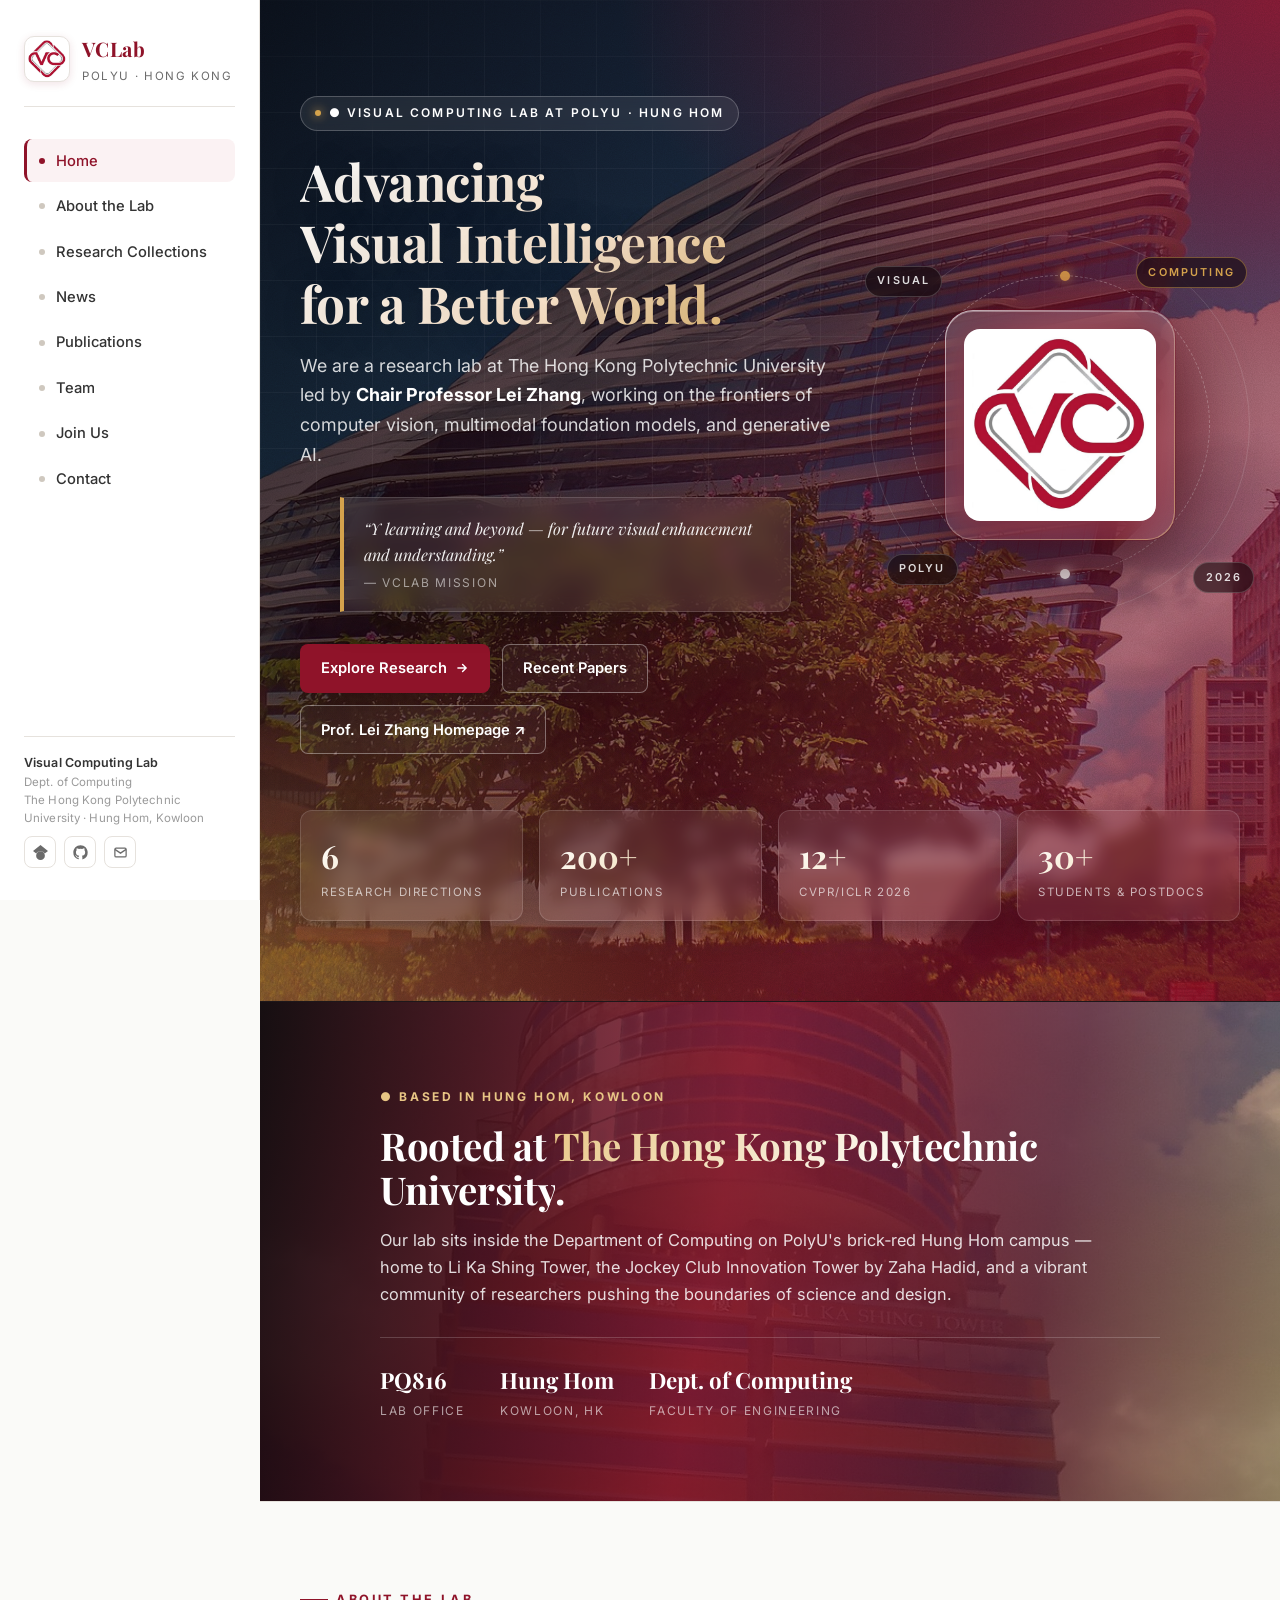
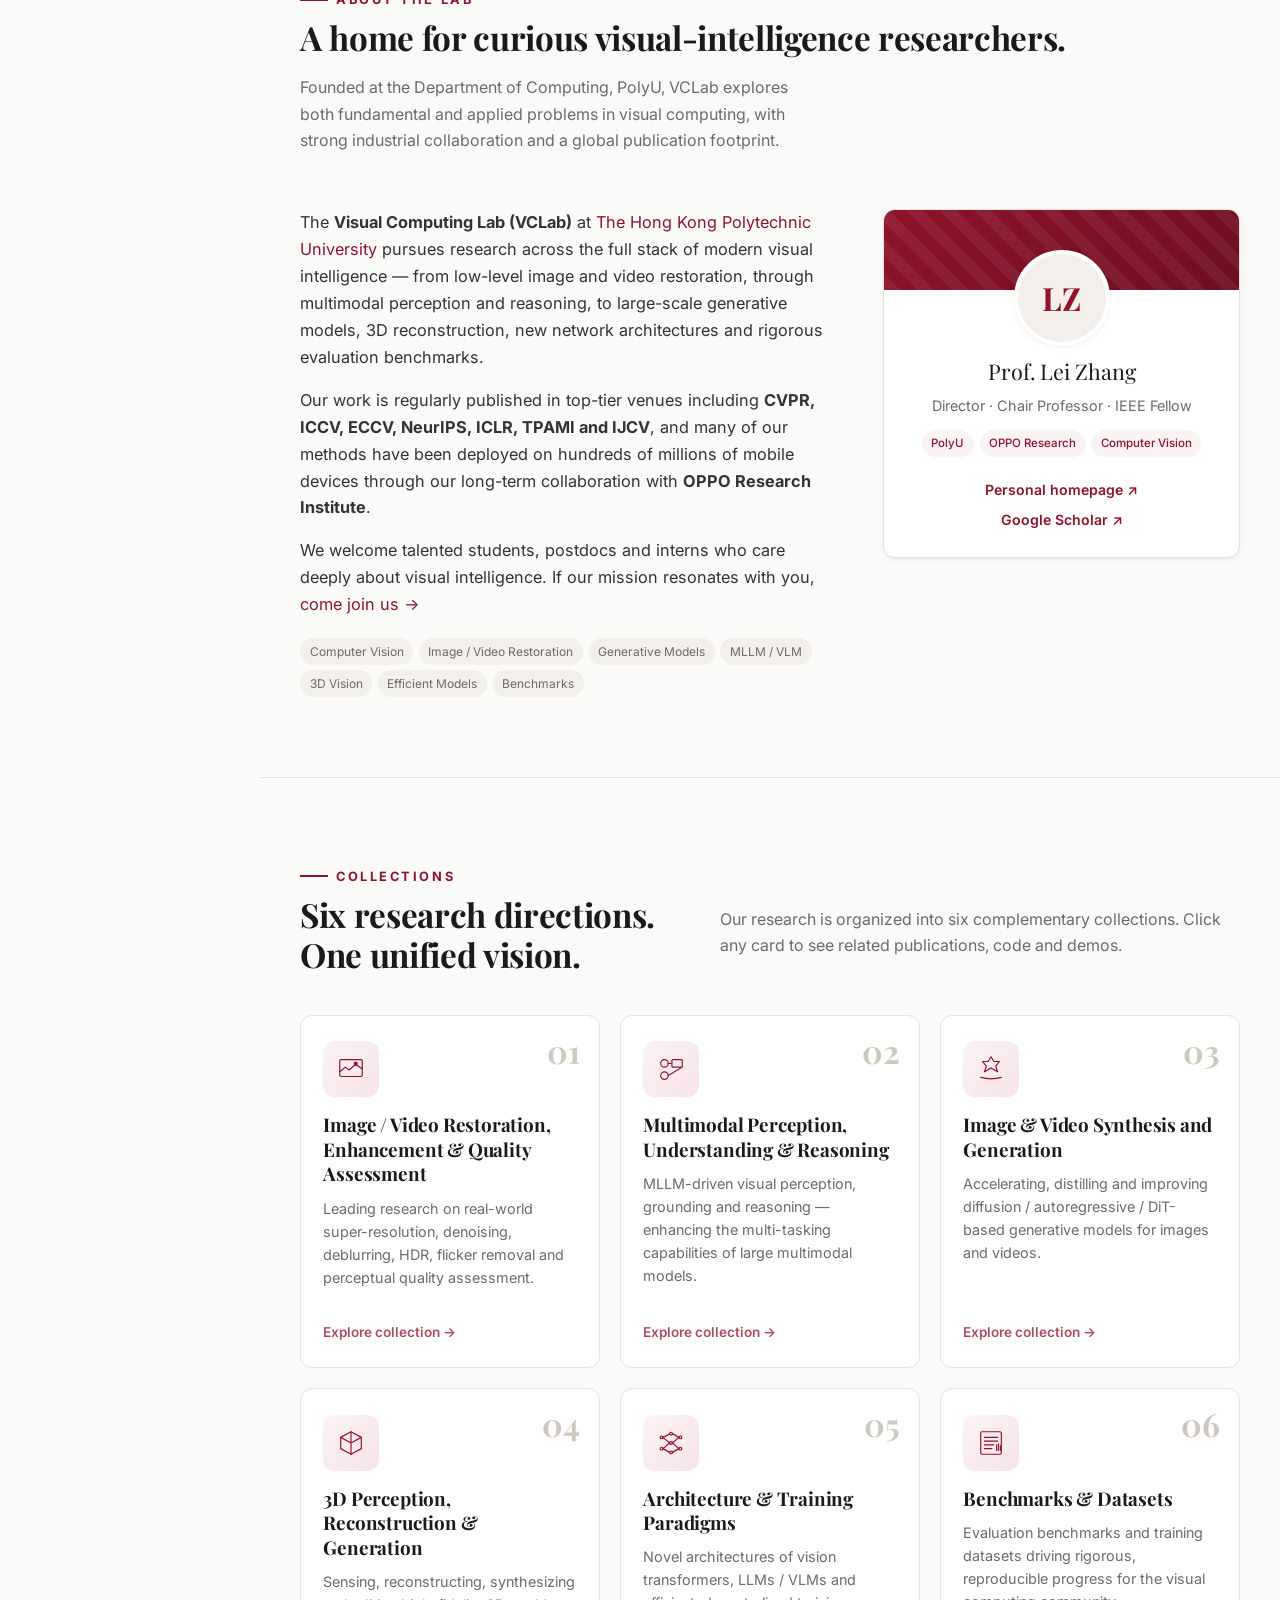
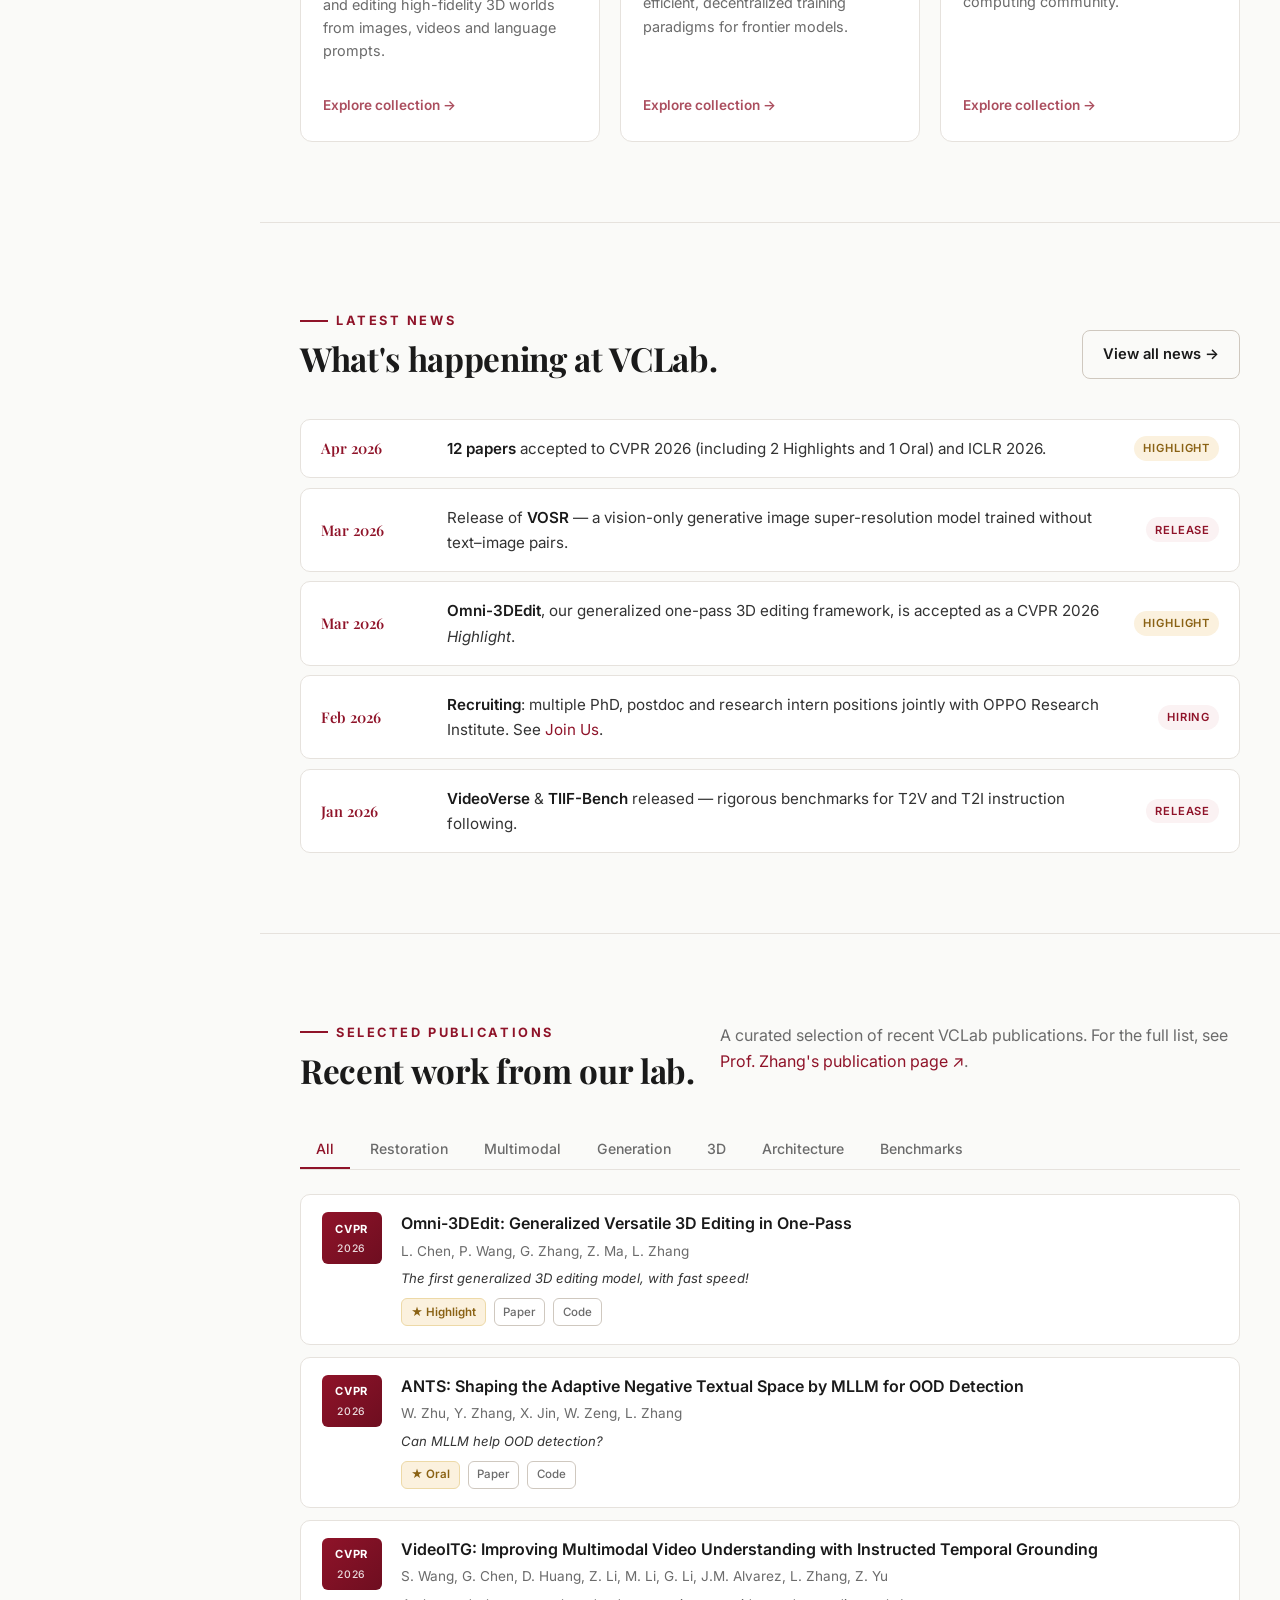
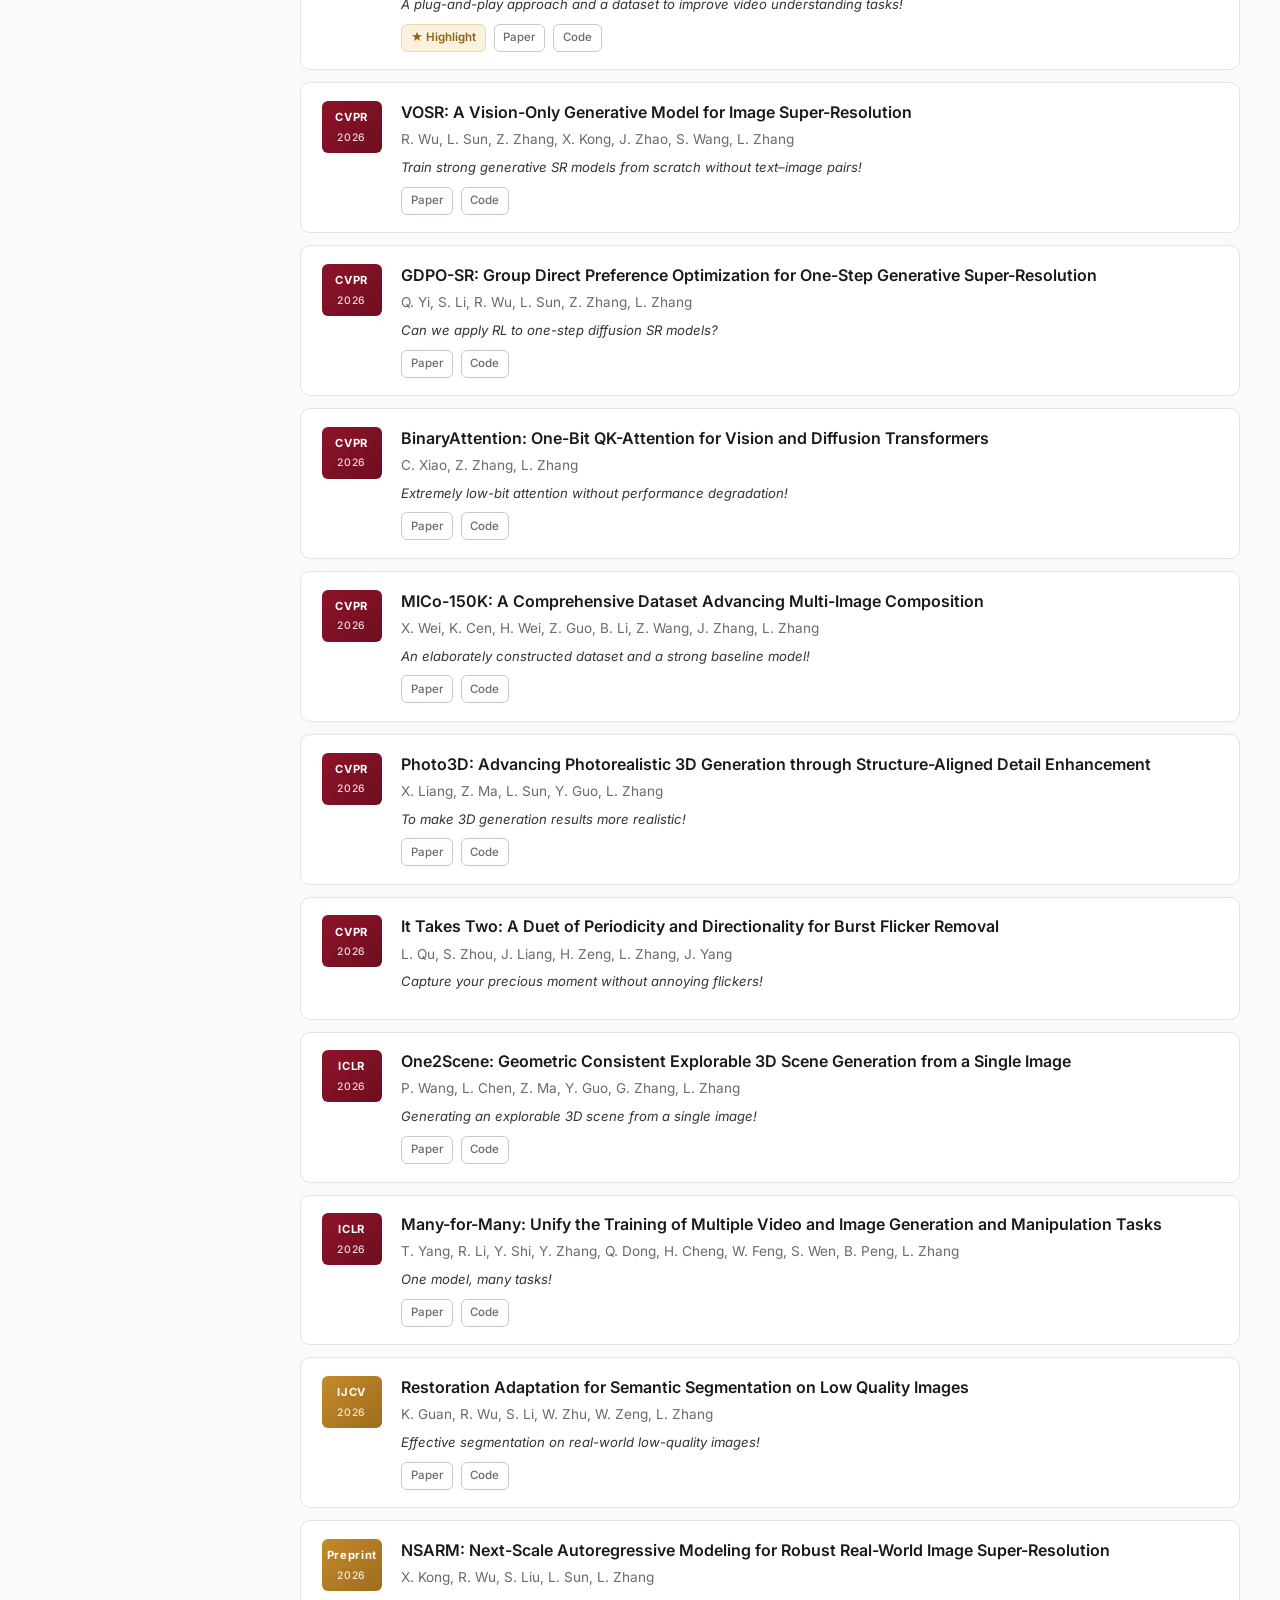
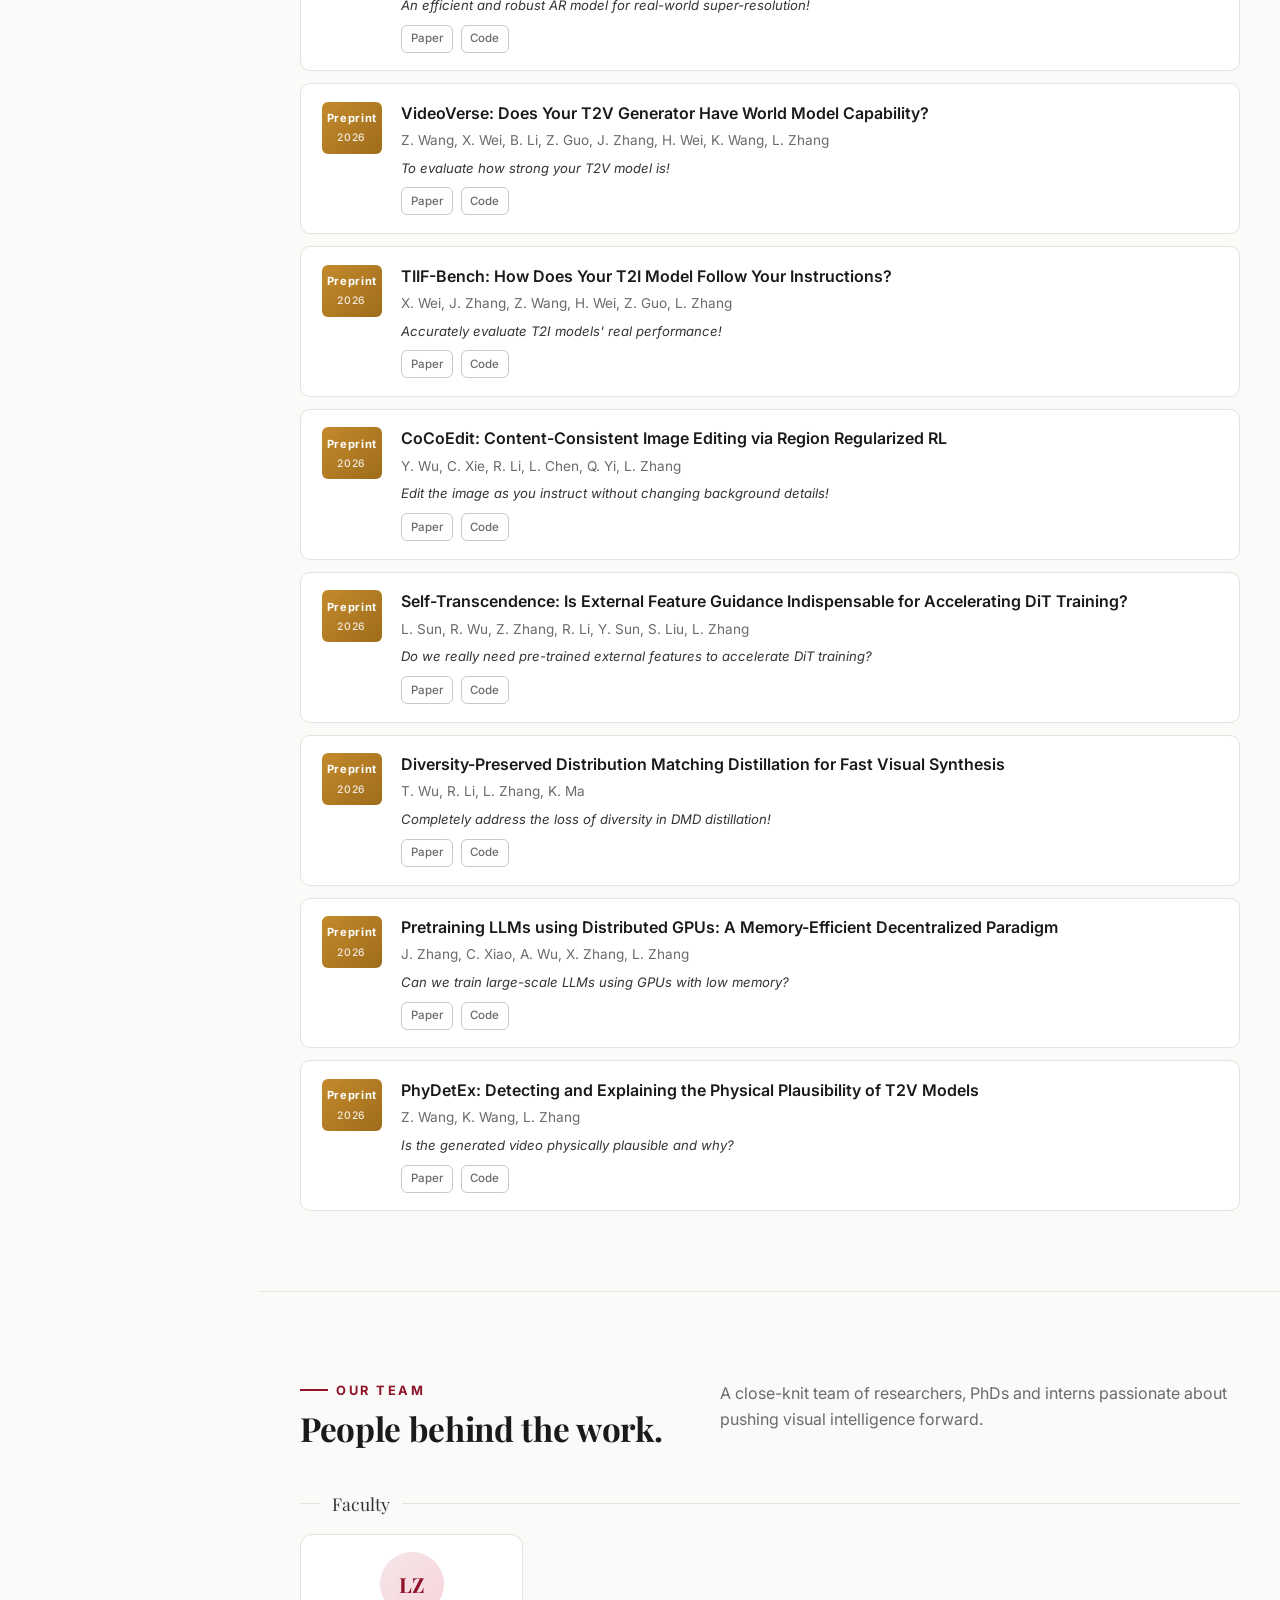
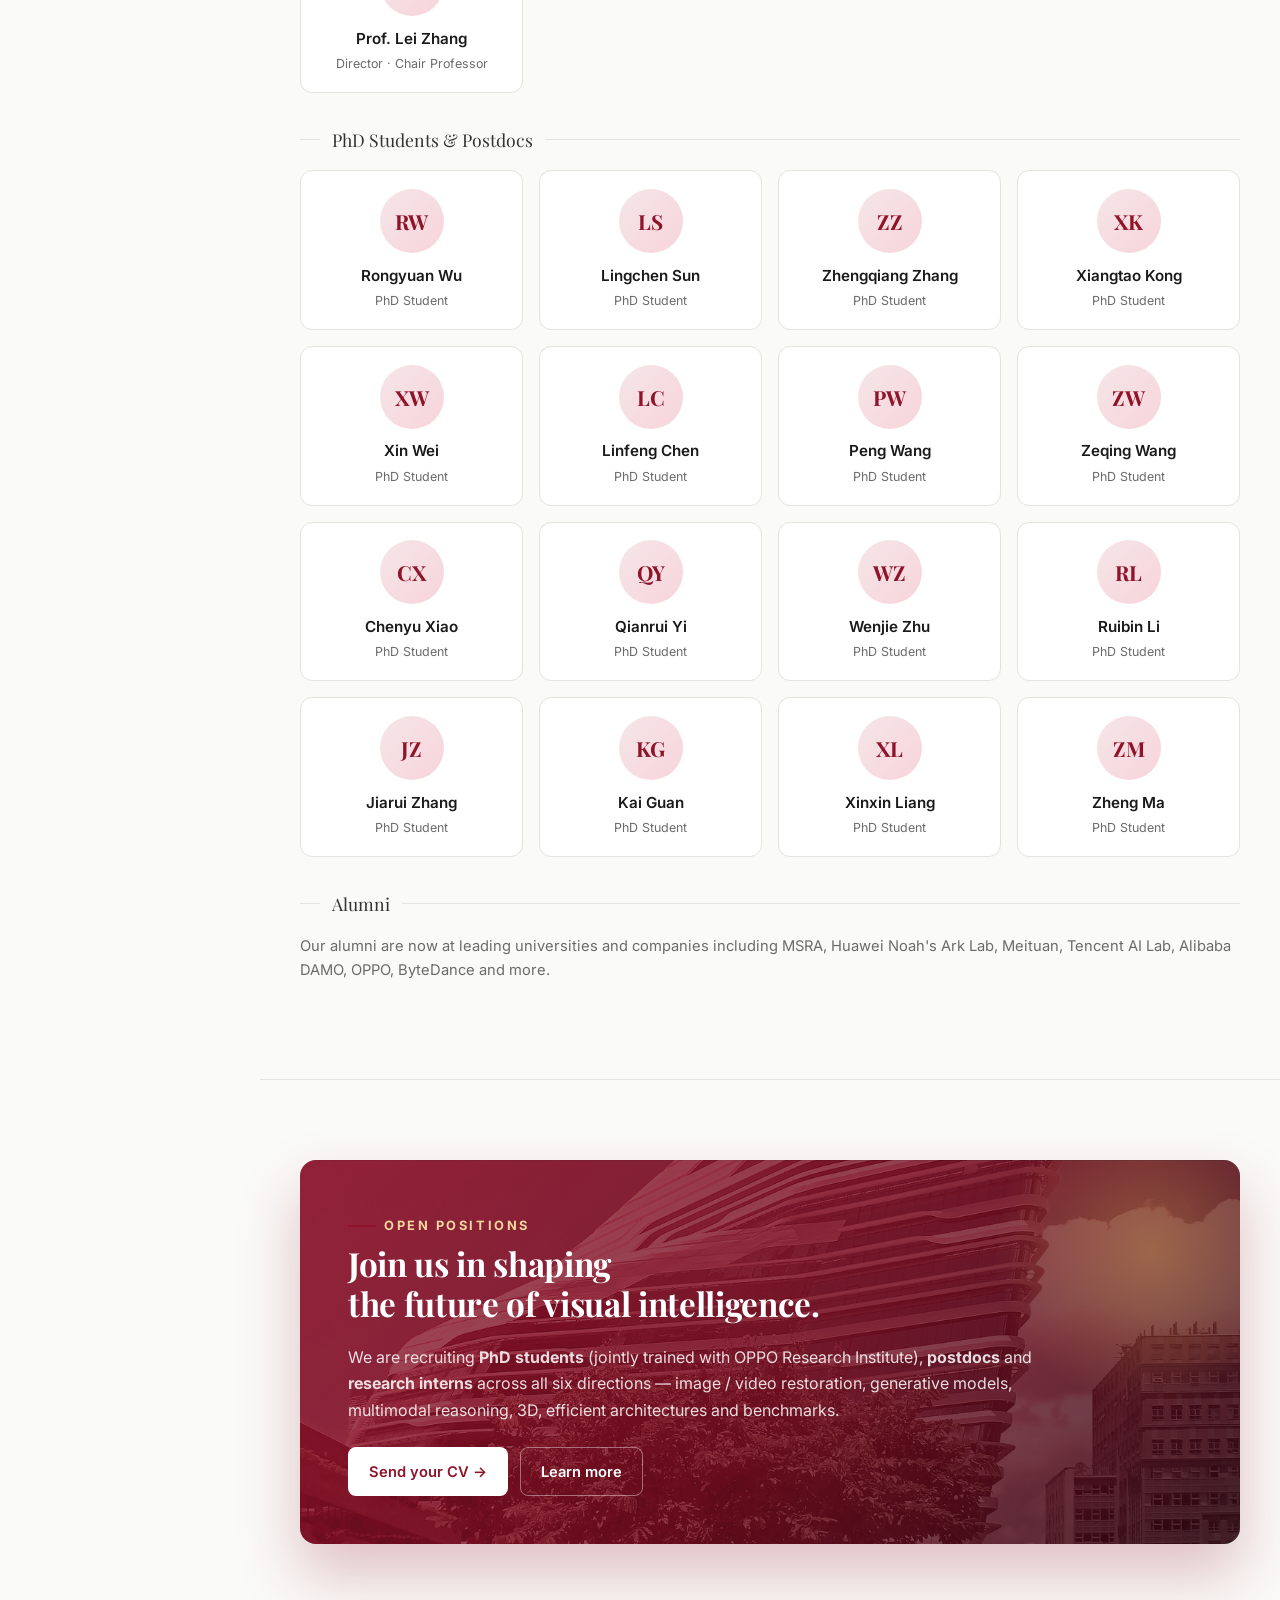
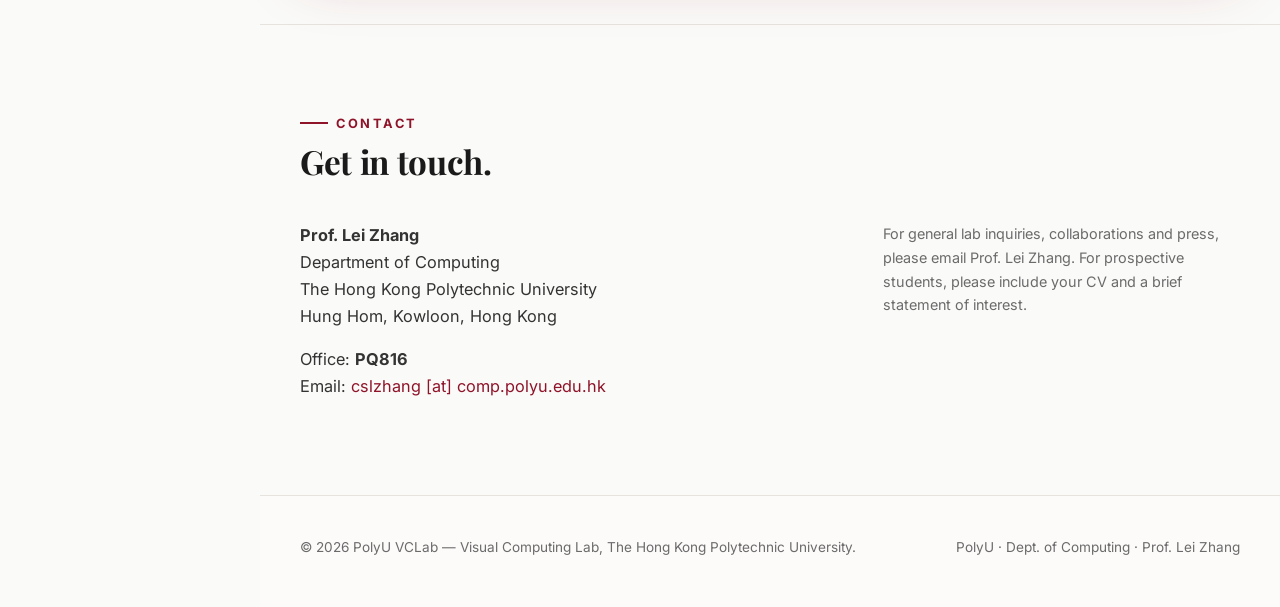
==== index.html @ fd8bf4b5 "Add PolyU campus imagery and real VC logo to hero + sections - Replace abstract diamond in hero with" ====
<!DOCTYPE html>
<html lang="en">
<head>
<meta charset="UTF-8" />
<meta name="viewport" content="width=device-width, initial-scale=1.0" />
<title>PolyU VCLab · Visual Computing Lab</title>
<meta name="description" content="PolyU Visual Computing Lab (VCLab) — led by Chair Professor Lei Zhang at The Hong Kong Polytechnic University. Research on visual restoration, multimodal reasoning, image/video synthesis, 3D perception, model architectures and benchmarks." />
<link rel="icon" type="image/svg+xml" href="assets/icons/favicon.svg" />
<link rel="preconnect" href="https://fonts.googleapis.com" />
<link rel="preconnect" href="https://fonts.gstatic.com" crossorigin />
<link href="https://fonts.googleapis.com/css2?family=Inter:wght@400;500;600;700&family=Playfair+Display:wght@600;700&display=swap" rel="stylesheet" />
<link rel="stylesheet" href="assets/css/style.css" />
</head>
<body>

<button class="menu-toggle" aria-label="Toggle menu" onclick="document.querySelector('.sidebar').classList.toggle('is-open')">
  <svg width="20" height="20" viewBox="0 0 24 24" fill="none" stroke="currentColor" stroke-width="2" stroke-linecap="round"><path d="M3 6h18M3 12h18M3 18h18"/></svg>
</button>

<div class="layout">

  <!-- ============ Sidebar ============ -->
  <aside class="sidebar">
    <div class="brand">
      <img class="brand__logo" src="assets/images/vclab-logo.jpg" alt="VCLab logo" />
      <div>
        <div class="brand__text">VCLab</div>
        <div class="brand__sub">PolyU · Hong Kong</div>
      </div>
    </div>

    <nav class="sidebar__nav" id="nav">
      <a href="#home"         class="active"><span class="dot"></span>Home</a>
      <a href="#about"><span class="dot"></span>About the Lab</a>
      <a href="#research"><span class="dot"></span>Research Collections</a>
      <a href="#news"><span class="dot"></span>News</a>
      <a href="#publications"><span class="dot"></span>Publications</a>
      <a href="#team"><span class="dot"></span>Team</a>
      <a href="#join"><span class="dot"></span>Join Us</a>
      <a href="#contact"><span class="dot"></span>Contact</a>
    </nav>

    <div class="sidebar__footer">
      <strong>Visual Computing Lab</strong>
      Dept. of Computing<br/>
      The Hong Kong Polytechnic<br/>University · Hung Hom, Kowloon
      <div class="sidebar__socials">
        <a href="https://scholar.google.com/citations?user=tAK5l1IAAAAJ" title="Google Scholar" target="_blank" rel="noopener">
          <svg width="15" height="15" viewBox="0 0 24 24" fill="currentColor"><path d="M5.242 13.769L0 9.5 12 0l12 9.5-5.242 4.269C17.548 11.249 14.978 9.5 12 9.5c-2.977 0-5.548 1.748-6.758 4.269zM12 10a7 7 0 100 14 7 7 0 000-14z"/></svg>
        </a>
        <a href="https://github.com/" title="GitHub" target="_blank" rel="noopener">
          <svg width="15" height="15" viewBox="0 0 24 24" fill="currentColor"><path d="M12 .5C5.65.5.5 5.65.5 12a11.5 11.5 0 007.86 10.94c.58.1.79-.25.79-.56v-2.04c-3.2.69-3.87-1.37-3.87-1.37-.53-1.33-1.29-1.69-1.29-1.69-1.05-.72.08-.7.08-.7 1.16.08 1.77 1.19 1.77 1.19 1.03 1.77 2.71 1.26 3.37.96.1-.75.4-1.26.73-1.55-2.55-.29-5.24-1.28-5.24-5.7 0-1.26.45-2.29 1.19-3.1-.12-.29-.52-1.47.11-3.06 0 0 .97-.31 3.18 1.18a11 11 0 015.78 0c2.21-1.49 3.18-1.18 3.18-1.18.63 1.59.23 2.77.11 3.06.74.81 1.19 1.84 1.19 3.1 0 4.43-2.69 5.41-5.25 5.69.41.35.78 1.05.78 2.12v3.14c0 .31.21.67.8.56A11.5 11.5 0 0023.5 12C23.5 5.65 18.35.5 12 .5z"/></svg>
        </a>
        <a href="mailto:cslzhang@comp.polyu.edu.hk" title="Email">
          <svg width="15" height="15" viewBox="0 0 24 24" fill="none" stroke="currentColor" stroke-width="2"><rect x="3" y="5" width="18" height="14" rx="2"/><path d="m3 7 9 6 9-6"/></svg>
        </a>
      </div>
    </div>
  </aside>

  <!-- ============ Main ============ -->
  <main class="main">

    <!-- ============ Hero ============ -->
    <section id="home" class="hero">
      <div class="hero__bg" aria-hidden="true">
        <div class="hero__bg-img"></div>
        <div class="hero__bg-overlay"></div>
        <div class="hero__bg-noise"></div>
      </div>
      <div class="hero__grid-bg"></div>
      <div class="container">
        <div class="hero__inner">
          <div data-reveal>
            <span class="hero__eyebrow">● Visual Computing Lab at PolyU · Hung Hom</span>
            <h1>Advancing<br/>Visual Intelligence<br/>for a Better World.</h1>
            <p class="hero__tagline">
              We are a research lab at The Hong Kong Polytechnic University led by
              <strong>Chair Professor Lei Zhang</strong>, working on the frontiers of
              computer vision, multimodal foundation models, and generative AI.
            </p>
            <blockquote class="hero__mission">
              “Y learning and beyond — for future visual enhancement and understanding.”
              <small>— VCLab Mission</small>
            </blockquote>
            <div class="hero__ctas">
              <a href="#research" class="btn btn--primary">Explore Research
                <svg width="14" height="14" viewBox="0 0 24 24" fill="none" stroke="currentColor" stroke-width="2.5" stroke-linecap="round"><path d="M5 12h14M13 6l6 6-6 6"/></svg>
              </a>
              <a href="#publications" class="btn btn--ghost">Recent Papers</a>
              <a href="https://www4.comp.polyu.edu.hk/~cslzhang/" class="btn btn--ghost" target="_blank" rel="noopener">Prof. Lei Zhang Homepage ↗</a>
            </div>
          </div>

          <div class="hero__visual" data-reveal>
            <div class="hero__logo-stage">
              <div class="hero__logo-orbit"></div>
              <div class="hero__logo-orbit hero__logo-orbit--2"></div>
              <div class="hero__logo-glow"></div>
              <div class="hero__logo-card">
                <img src="assets/images/vclab-logo.jpg" alt="VCLab — Visual Computing Lab" />
              </div>
              <span class="hero__logo-tag hero__logo-tag--tl">Visual</span>
              <span class="hero__logo-tag hero__logo-tag--tr">Computing</span>
              <span class="hero__logo-tag hero__logo-tag--bl">PolyU</span>
              <span class="hero__logo-tag hero__logo-tag--br">2026</span>
            </div>
          </div>
        </div>

        <div class="hero__stats" data-reveal>
          <div class="stat"><div class="stat__num">6</div><div class="stat__label">Research Directions</div></div>
          <div class="stat"><div class="stat__num">200+</div><div class="stat__label">Publications</div></div>
          <div class="stat"><div class="stat__num">12+</div><div class="stat__label">CVPR/ICLR 2026</div></div>
          <div class="stat"><div class="stat__num">30+</div><div class="stat__label">Students &amp; Postdocs</div></div>
        </div>
      </div>
    </section>

    <!-- ============ Campus banner ============ -->
    <section class="campus-band" aria-label="PolyU campus">
      <div class="campus-band__img"></div>
      <div class="campus-band__overlay"></div>
      <div class="container campus-band__content">
        <div class="campus-band__kicker">● Based in Hung Hom, Kowloon</div>
        <h2 class="campus-band__title">Rooted at <span>The Hong Kong Polytechnic University</span>.</h2>
        <p class="campus-band__desc">
          Our lab sits inside the Department of Computing on PolyU's brick‑red Hung&nbsp;Hom campus —
          home to Li&nbsp;Ka&nbsp;Shing Tower, the Jockey&nbsp;Club Innovation Tower by Zaha&nbsp;Hadid,
          and a vibrant community of researchers pushing the boundaries of science and design.
        </p>
        <div class="campus-band__meta">
          <div><span>PQ816</span>Lab Office</div>
          <div><span>Hung Hom</span>Kowloon, HK</div>
          <div><span>Dept. of Computing</span>Faculty of Engineering</div>
        </div>
      </div>
    </section>

    <!-- ============ About ============ -->
    <section id="about">
      <div class="container">
        <div class="section-head">
          <div>
            <div class="section-head__kicker">About the Lab</div>
            <h2>A home for curious visual-intelligence researchers.</h2>
          </div>
          <p class="section-head__desc">Founded at the Department of Computing, PolyU, VCLab explores both fundamental and applied problems in visual computing, with strong industrial collaboration and a global publication footprint.</p>
        </div>

        <div class="about-grid">
          <div data-reveal>
            <p>The <strong>Visual Computing Lab (VCLab)</strong> at
              <a href="https://www.polyu.edu.hk/" target="_blank" rel="noopener">The Hong Kong Polytechnic University</a>
              pursues research across the full stack of modern visual intelligence — from low-level
              image and video restoration, through multimodal perception and reasoning, to
              large-scale generative models, 3D reconstruction, new network architectures and
              rigorous evaluation benchmarks.</p>

            <p>Our work is regularly published in top-tier venues including <strong>CVPR, ICCV, ECCV,
              NeurIPS, ICLR, TPAMI and IJCV</strong>, and many of our methods have been deployed on
              hundreds of millions of mobile devices through our long-term collaboration with
              <strong>OPPO Research Institute</strong>.</p>

            <p>We welcome talented students, postdocs and interns who care deeply about visual
              intelligence. If our mission resonates with you,
              <a href="#join">come join us →</a></p>

            <div class="chip-row" style="margin-top:1.25rem">
              <span class="chip">Computer Vision</span>
              <span class="chip">Image / Video Restoration</span>
              <span class="chip">Generative Models</span>
              <span class="chip">MLLM / VLM</span>
              <span class="chip">3D Vision</span>
              <span class="chip">Efficient Models</span>
              <span class="chip">Benchmarks</span>
            </div>
          </div>

          <div class="pi-card" data-reveal>
            <div class="pi-card__top"></div>
            <div class="pi-card__body">
              <div class="pi-card__avatar">LZ</div>
              <div class="pi-card__name">Prof. Lei Zhang</div>
              <div class="pi-card__title">Director · Chair Professor · IEEE Fellow</div>
              <div class="pi-card__tags">
                <span class="pi-card__tag">PolyU</span>
                <span class="pi-card__tag">OPPO Research</span>
                <span class="pi-card__tag">Computer Vision</span>
              </div>
              <a class="pi-card__link" href="https://www4.comp.polyu.edu.hk/~cslzhang/" target="_blank" rel="noopener">Personal homepage ↗</a><br/>
              <a class="pi-card__link" href="https://scholar.google.com/citations?user=tAK5l1IAAAAJ" target="_blank" rel="noopener">Google Scholar ↗</a>
            </div>
          </div>
        </div>
      </div>
    </section>

    <!-- ============ Research Collections ============ -->
    <section id="research">
      <div class="container">
        <div class="section-head">
          <div>
            <div class="section-head__kicker">Collections</div>
            <h2>Six research directions.<br/>One unified vision.</h2>
          </div>
          <p class="section-head__desc">Our research is organized into six complementary collections. Click any card to see related publications, code and demos.</p>
        </div>

        <div class="collections-grid">

          <a href="collections/restoration.html" class="col-card" data-reveal>
            <span class="col-card__num">01</span>
            <div class="col-card__icon">
              <svg viewBox="0 0 64 64" fill="none" stroke="currentColor" stroke-width="2.5" stroke-linecap="round" stroke-linejoin="round">
                <rect x="8" y="12" width="48" height="36" rx="3"/>
                <path d="M8 38 L20 28 L28 34 L42 22 L56 32"/>
                <circle cx="42" cy="20" r="3" fill="currentColor"/>
              </svg>
            </div>
            <h3 class="col-card__title">Image / Video Restoration, Enhancement &amp; Quality Assessment</h3>
            <p class="col-card__desc">Leading research on real-world super-resolution, denoising, deblurring, HDR, flicker removal and perceptual quality assessment.</p>
            <span class="col-card__arrow">Explore collection →</span>
          </a>

          <a href="collections/multimodal.html" class="col-card" data-reveal>
            <span class="col-card__num">02</span>
            <div class="col-card__icon">
              <svg viewBox="0 0 64 64" fill="none" stroke="currentColor" stroke-width="2.5" stroke-linecap="round" stroke-linejoin="round">
                <circle cx="18" cy="20" r="8"/>
                <rect x="34" y="12" width="22" height="16" rx="2"/>
                <circle cx="18" cy="46" r="8"/>
                <path d="M26 20 L34 20 M26 46 L56 28" stroke-dasharray="2 2"/>
              </svg>
            </div>
            <h3 class="col-card__title">Multimodal Perception, Understanding &amp; Reasoning</h3>
            <p class="col-card__desc">MLLM-driven visual perception, grounding and reasoning — enhancing the multi-tasking capabilities of large multimodal models.</p>
            <span class="col-card__arrow">Explore collection →</span>
          </a>

          <a href="collections/synthesis.html" class="col-card" data-reveal>
            <span class="col-card__num">03</span>
            <div class="col-card__icon">
              <svg viewBox="0 0 64 64" fill="none" stroke="currentColor" stroke-width="2.5" stroke-linecap="round" stroke-linejoin="round">
                <path d="M32 6 L38 16 L50 16 L42 26 L46 38 L32 30 L18 38 L22 26 L14 16 L26 16 Z"/>
                <path d="M10 50 Q32 56 54 50" />
              </svg>
            </div>
            <h3 class="col-card__title">Image &amp; Video Synthesis and Generation</h3>
            <p class="col-card__desc">Accelerating, distilling and improving diffusion / autoregressive / DiT-based generative models for images and videos.</p>
            <span class="col-card__arrow">Explore collection →</span>
          </a>

          <a href="collections/3d.html" class="col-card" data-reveal>
            <span class="col-card__num">04</span>
            <div class="col-card__icon">
              <svg viewBox="0 0 64 64" fill="none" stroke="currentColor" stroke-width="2.5" stroke-linecap="round" stroke-linejoin="round">
                <path d="M32 8 L54 20 L54 44 L32 56 L10 44 L10 20 Z"/>
                <path d="M32 8 L32 32 L10 20 M32 32 L54 20 M32 32 L32 56"/>
              </svg>
            </div>
            <h3 class="col-card__title">3D Perception, Reconstruction &amp; Generation</h3>
            <p class="col-card__desc">Sensing, reconstructing, synthesizing and editing high-fidelity 3D worlds from images, videos and language prompts.</p>
            <span class="col-card__arrow">Explore collection →</span>
          </a>

          <a href="collections/architecture.html" class="col-card" data-reveal>
            <span class="col-card__num">05</span>
            <div class="col-card__icon">
              <svg viewBox="0 0 64 64" fill="none" stroke="currentColor" stroke-width="2.5" stroke-linecap="round" stroke-linejoin="round">
                <circle cx="12" cy="20" r="3"/><circle cx="12" cy="44" r="3"/>
                <circle cx="32" cy="12" r="3"/><circle cx="32" cy="32" r="3"/><circle cx="32" cy="52" r="3"/>
                <circle cx="52" cy="20" r="3"/><circle cx="52" cy="44" r="3"/>
                <path d="M15 20 L29 13 M15 20 L29 32 M15 44 L29 32 M15 44 L29 52 M35 12 L49 20 M35 32 L49 20 M35 32 L49 44 M35 52 L49 44"/>
              </svg>
            </div>
            <h3 class="col-card__title">Architecture &amp; Training Paradigms</h3>
            <p class="col-card__desc">Novel architectures of vision transformers, LLMs / VLMs and efficient, decentralized training paradigms for frontier models.</p>
            <span class="col-card__arrow">Explore collection →</span>
          </a>

          <a href="collections/benchmarks.html" class="col-card" data-reveal>
            <span class="col-card__num">06</span>
            <div class="col-card__icon">
              <svg viewBox="0 0 64 64" fill="none" stroke="currentColor" stroke-width="2.5" stroke-linecap="round" stroke-linejoin="round">
                <rect x="10" y="8" width="44" height="48" rx="3"/>
                <path d="M18 20 h28 M18 28 h28 M18 36 h20 M18 44 h16"/>
                <path d="M44 48 L44 36 M48 48 L48 34 M52 48 L52 38"/>
              </svg>
            </div>
            <h3 class="col-card__title">Benchmarks &amp; Datasets</h3>
            <p class="col-card__desc">Evaluation benchmarks and training datasets driving rigorous, reproducible progress for the visual computing community.</p>
            <span class="col-card__arrow">Explore collection →</span>
          </a>

        </div>
      </div>
    </section>

    <!-- ============ News ============ -->
    <section id="news">
      <div class="container">
        <div class="section-head">
          <div>
            <div class="section-head__kicker">Latest News</div>
            <h2>What's happening at VCLab.</h2>
          </div>
          <a href="#publications" class="btn btn--ghost">View all news →</a>
        </div>

        <div class="news-wrap">
          <div class="news-item" data-reveal>
            <div class="news-date">Apr 2026</div>
            <div class="news-text"><strong>12 papers</strong> accepted to CVPR 2026 (including 2 Highlights and 1 Oral) and ICLR 2026.</div>
            <span class="news-badge news-badge--gold">Highlight</span>
          </div>
          <div class="news-item" data-reveal>
            <div class="news-date">Mar 2026</div>
            <div class="news-text">Release of <strong>VOSR</strong> — a vision-only generative image super-resolution model trained without text–image pairs.</div>
            <span class="news-badge">Release</span>
          </div>
          <div class="news-item" data-reveal>
            <div class="news-date">Mar 2026</div>
            <div class="news-text"><strong>Omni-3DEdit</strong>, our generalized one-pass 3D editing framework, is accepted as a CVPR 2026 <em>Highlight</em>.</div>
            <span class="news-badge news-badge--gold">Highlight</span>
          </div>
          <div class="news-item" data-reveal>
            <div class="news-date">Feb 2026</div>
            <div class="news-text"><strong>Recruiting</strong>: multiple PhD, postdoc and research intern positions jointly with OPPO Research Institute. See <a href="#join">Join Us</a>.</div>
            <span class="news-badge">Hiring</span>
          </div>
          <div class="news-item" data-reveal>
            <div class="news-date">Jan 2026</div>
            <div class="news-text"><strong>VideoVerse</strong> &amp; <strong>TIIF-Bench</strong> released — rigorous benchmarks for T2V and T2I instruction following.</div>
            <span class="news-badge">Release</span>
          </div>
        </div>
      </div>
    </section>

    <!-- ============ Publications ============ -->
    <section id="publications">
      <div class="container">
        <div class="section-head">
          <div>
            <div class="section-head__kicker">Selected Publications</div>
            <h2>Recent work from our lab.</h2>
          </div>
          <p class="section-head__desc">A curated selection of recent VCLab publications. For the full list, see <a href="https://www4.comp.polyu.edu.hk/~cslzhang/papers.htm" target="_blank" rel="noopener">Prof. Zhang's publication page ↗</a>.</p>
        </div>

        <div class="pub-tabs" id="pub-tabs">
          <button class="pub-tab active" data-filter="all">All</button>
          <button class="pub-tab" data-filter="restoration">Restoration</button>
          <button class="pub-tab" data-filter="multimodal">Multimodal</button>
          <button class="pub-tab" data-filter="synthesis">Generation</button>
          <button class="pub-tab" data-filter="3d">3D</button>
          <button class="pub-tab" data-filter="architecture">Architecture</button>
          <button class="pub-tab" data-filter="benchmarks">Benchmarks</button>
        </div>

        <div class="pub-list" id="pub-list">
          <!-- items injected by JS -->
        </div>
      </div>
    </section>

    <!-- ============ Team ============ -->
    <section id="team">
      <div class="container">
        <div class="section-head">
          <div>
            <div class="section-head__kicker">Our Team</div>
            <h2>People behind the work.</h2>
          </div>
          <p class="section-head__desc">A close-knit team of researchers, PhDs and interns passionate about pushing visual intelligence forward.</p>
        </div>

        <div class="team-group-title">Faculty</div>
        <div class="team-grid">
          <div class="team-card" data-reveal>
            <div class="team-avatar">LZ</div>
            <div class="team-name">Prof. Lei Zhang</div>
            <div class="team-role">Director · Chair Professor</div>
          </div>
        </div>

        <div class="team-group-title">PhD Students &amp; Postdocs</div>
        <div class="team-grid" id="students-grid">
          <!-- auto-rendered -->
        </div>

        <div class="team-group-title">Alumni</div>
        <p style="color:var(--muted); font-size:.92rem;">Our alumni are now at leading universities and companies including MSRA, Huawei Noah's Ark Lab, Meituan, Tencent AI Lab, Alibaba DAMO, OPPO, ByteDance and more.</p>
      </div>
    </section>

    <!-- ============ Join ============ -->
    <section id="join">
      <div class="container">
        <div class="join" data-reveal>
          <div class="section-head__kicker" style="color:#F6D89F">Open Positions</div>
          <h2>Join us in shaping<br/>the future of visual intelligence.</h2>
          <p>We are recruiting <strong>PhD students</strong> (jointly trained with OPPO Research Institute),
            <strong>postdocs</strong> and <strong>research interns</strong> across all six directions — image /
            video restoration, generative models, multimodal reasoning, 3D, efficient architectures
            and benchmarks.</p>
          <div class="hero__ctas" style="margin-top:1.5rem">
            <a href="mailto:cslzhang@comp.polyu.edu.hk?subject=VCLab%20Application" class="btn btn--primary">Send your CV →</a>
            <a href="https://www4.comp.polyu.edu.hk/~cslzhang/" class="btn btn--ghost" target="_blank" rel="noopener">Learn more</a>
          </div>
        </div>
      </div>
    </section>

    <!-- ============ Contact ============ -->
    <section id="contact">
      <div class="container">
        <div class="section-head">
          <div>
            <div class="section-head__kicker">Contact</div>
            <h2>Get in touch.</h2>
          </div>
        </div>
        <div class="about-grid">
          <div data-reveal>
            <p><strong>Prof. Lei Zhang</strong><br/>
              Department of Computing<br/>
              The Hong Kong Polytechnic University<br/>
              Hung Hom, Kowloon, Hong Kong</p>
            <p>Office: <strong>PQ816</strong><br/>
               Email: <a href="mailto:cslzhang@comp.polyu.edu.hk">cslzhang [at] comp.polyu.edu.hk</a></p>
          </div>
          <div data-reveal>
            <p style="color:var(--muted); font-size:.9rem">For general lab inquiries, collaborations and press, please email Prof. Lei Zhang. For prospective students, please include your CV and a brief statement of interest.</p>
          </div>
        </div>
      </div>
    </section>

    <!-- ============ Footer ============ -->
    <footer>
      <div class="container">
        <div>© 2026 PolyU VCLab — Visual Computing Lab, The Hong Kong Polytechnic University.</div>
        <div>
          <a href="https://www.polyu.edu.hk/" target="_blank" rel="noopener">PolyU</a> ·
          <a href="https://www.polyu.edu.hk/comp/" target="_blank" rel="noopener">Dept. of Computing</a> ·
          <a href="https://www4.comp.polyu.edu.hk/~cslzhang/" target="_blank" rel="noopener">Prof. Lei Zhang</a>
        </div>
      </div>
    </footer>

  </main>
</div>

<script src="assets/js/pubs.js"></script>
<script src="assets/js/main.js"></script>
</body>
</html>
---- assets/css/style.css ----
/* =========================================================
   PolyU VCLab — Visual Computing Lab
   Brand color: #8F1329 (PolyU brick red)
   ========================================================= */

:root {
  --polyu-red:        #8F1329;
  --polyu-red-dark:   #6E0E20;
  --polyu-red-soft:   #C8193D;
  --gold:             #D4A24C;
  --gold-soft:        #E8C685;
  --ink:              #1A1A1A;
  --ink-soft:         #333;
  --muted:            #6B6B6B;
  --muted-2:          #9A9A9A;
  --bg:               #FAFAF8;
  --bg-alt:           #F3EFEA;
  --surface:          #FFFFFF;
  --line:             #E6E2DD;
  --line-strong:      #CFC8BF;
  --shadow-sm:        0 1px 2px rgba(20,10,10,.04), 0 2px 8px rgba(20,10,10,.04);
  --shadow-md:        0 4px 14px rgba(30,10,15,.08), 0 12px 30px rgba(30,10,15,.06);
  --shadow-lg:        0 20px 50px rgba(30,10,15,.14);
  --radius:           12px;
  --radius-sm:        8px;
  --sidebar-w:        260px;
  --container:        1180px;
  --font-serif:       "Playfair Display", "Source Serif Pro", "Georgia", "Times New Roman", serif;
  --font-sans:        "Inter", "Helvetica Neue", "Segoe UI", -apple-system, BlinkMacSystemFont, "PingFang SC", "Microsoft YaHei", sans-serif;
}

* { box-sizing: border-box; }

html { scroll-behavior: smooth; }

body {
  margin: 0;
  font-family: var(--font-sans);
  background: var(--bg);
  color: var(--ink);
  line-height: 1.65;
  -webkit-font-smoothing: antialiased;
  -moz-osx-font-smoothing: grayscale;
}

a { color: var(--polyu-red); text-decoration: none; transition: color .2s ease; }
a:hover { color: var(--polyu-red-dark); }

h1, h2, h3, h4 { font-family: var(--font-serif); color: var(--ink); letter-spacing: -0.01em; line-height: 1.2; }
h1 { font-size: clamp(2.4rem, 4vw, 3.6rem); margin: 0 0 1rem; }
h2 { font-size: clamp(1.8rem, 2.6vw, 2.4rem); margin: 0 0 1.25rem; }
h3 { font-size: 1.25rem; margin: 0 0 .5rem; }

p { margin: 0 0 1rem; color: var(--ink-soft); }

/* ============ Layout ============ */
.layout {
  display: grid;
  grid-template-columns: var(--sidebar-w) 1fr;
  min-height: 100vh;
}

/* ============ Sidebar ============ */
.sidebar {
  position: fixed;
  top: 0; left: 0; bottom: 0;
  width: var(--sidebar-w);
  background: #FFFFFF;
  border-right: 1px solid var(--line);
  padding: 2rem 1.5rem;
  display: flex;
  flex-direction: column;
  gap: 2rem;
  z-index: 50;
  overflow-y: auto;
}

.brand {
  display: flex;
  align-items: center;
  gap: .75rem;
  padding-bottom: 1.25rem;
  border-bottom: 1px solid var(--line);
}
.brand__logo {
  width: 46px; height: 46px;
  border-radius: 10px;
  object-fit: cover;
  background: #fff;
  padding: 3px;
  border: 1px solid var(--line);
  box-shadow: 0 2px 8px rgba(143,19,41,.12);
}
.brand__text { font-family: var(--font-serif); font-weight: 700; font-size: 1.25rem; color: var(--polyu-red); letter-spacing: .02em; }
.brand__sub  { font-size: .72rem; color: var(--muted); text-transform: uppercase; letter-spacing: .14em; margin-top: 2px; }

.sidebar__nav { display: flex; flex-direction: column; gap: 2px; }
.sidebar__nav a {
  display: flex; align-items: center; gap: .7rem;
  padding: .6rem .75rem;
  border-radius: 8px;
  color: var(--ink-soft);
  font-size: .92rem;
  font-weight: 500;
  transition: background .18s ease, color .18s ease, transform .18s ease;
  border-left: 3px solid transparent;
}
.sidebar__nav a:hover { background: var(--bg-alt); color: var(--polyu-red); transform: translateX(2px); }
.sidebar__nav a.active { background: #FBF2F3; color: var(--polyu-red); border-left-color: var(--polyu-red); }
.sidebar__nav .dot { width: 6px; height: 6px; border-radius: 50%; background: var(--line-strong); flex-shrink: 0; }
.sidebar__nav a.active .dot, .sidebar__nav a:hover .dot { background: var(--polyu-red); }

.sidebar__footer { margin-top: auto; font-size: .72rem; color: var(--muted-2); line-height: 1.55; border-top: 1px solid var(--line); padding-top: 1rem; letter-spacing: .01em; }
.sidebar__footer strong { color: var(--ink-soft); font-weight: 600; display: block; font-size: .78rem; margin-bottom: .15rem; }
.sidebar__socials { display: flex; gap: .5rem; margin-top: .5rem; }
.sidebar__socials a {
  width: 32px; height: 32px; display: grid; place-items: center;
  border: 1px solid var(--line); border-radius: 8px; color: var(--muted);
  transition: all .2s ease;
}
.sidebar__socials a:hover { color: var(--polyu-red); border-color: var(--polyu-red); background: #FBF2F3; }

/* ============ Main ============ */
.main { grid-column: 2; padding: 0; }
.container { max-width: var(--container); margin: 0 auto; padding: 0 2.5rem; }

/* ============ Hero ============ */
.hero {
  position: relative;
  overflow: hidden;
  isolation: isolate;
  color: #fff;
  background: #0b0306;
  padding: 6rem 0 5rem;
  border-bottom: 1px solid rgba(255,255,255,.08);
}

/* Layered image background */
.hero__bg { position: absolute; inset: 0; z-index: -3; pointer-events: none; }
.hero__bg-img {
  position: absolute; inset: -4% -2% -4% -2%;
  background-image: url('../images/polyu-innovation-tower.jpg');
  background-size: cover;
  background-position: center 30%;
  filter: saturate(1.1) contrast(1.05) brightness(.75);
  transform: scale(1.06);
  animation: heroZoom 28s ease-in-out infinite alternate;
}
@keyframes heroZoom {
  0%   { transform: scale(1.06) translate3d(0,0,0); }
  100% { transform: scale(1.15) translate3d(-1%,-1%,0); }
}
.hero__bg-overlay {
  position: absolute; inset: 0;
  background:
    radial-gradient(1200px 700px at 100% 0%, rgba(143,19,41,.75), transparent 55%),
    radial-gradient(900px 600px at 0% 100%, rgba(212,162,76,.35), transparent 60%),
    linear-gradient(135deg, rgba(11,3,6,.88) 0%, rgba(30,6,12,.72) 35%, rgba(143,19,41,.55) 75%, rgba(110,14,32,.85) 100%);
}
.hero__bg-noise {
  position: absolute; inset: 0; opacity: .35; mix-blend-mode: overlay;
  background-image: url("data:image/svg+xml;utf8,<svg xmlns='http://www.w3.org/2000/svg' width='180' height='180'><filter id='n'><feTurbulence type='fractalNoise' baseFrequency='0.9' numOctaves='2' stitchTiles='stitch'/><feColorMatrix values='0 0 0 0 1  0 0 0 0 1  0 0 0 0 1  0 0 0 0.55 0'/></filter><rect width='100%25' height='100%25' filter='url(%23n)'/></svg>");
}

.hero__grid-bg {
  position: absolute; inset: 0; pointer-events: none; opacity: .22; z-index: -1;
  background-image:
    linear-gradient(rgba(255,255,255,.18) 1px, transparent 1px),
    linear-gradient(90deg, rgba(255,255,255,.18) 1px, transparent 1px);
  background-size: 56px 56px;
  mask-image: radial-gradient(1000px 500px at 30% 30%, #000 40%, transparent 75%);
}

.hero__inner { position: relative; display: grid; grid-template-columns: 1.4fr .95fr; gap: 3rem; align-items: center; }
.hero__eyebrow {
  display: inline-flex; align-items: center; gap: .5rem;
  font-size: .75rem; font-weight: 600; color: #fff;
  text-transform: uppercase; letter-spacing: .18em;
  padding: .4rem .85rem;
  background: rgba(255,255,255,.08); border: 1px solid rgba(255,255,255,.22);
  border-radius: 999px; backdrop-filter: blur(6px);
}
.hero__eyebrow::before { content: ""; width: 6px; height: 6px; border-radius: 50%; background: var(--gold); box-shadow: 0 0 10px var(--gold); }
.hero h1 {
  margin-top: 1.25rem; color: #fff;
  background: linear-gradient(135deg, #ffffff 0%, #ffe9d0 55%, #D4A24C 100%);
  -webkit-background-clip: text; background-clip: text;
  -webkit-text-fill-color: transparent;
  text-shadow: 0 4px 40px rgba(0,0,0,.25);
}
.hero__tagline { font-size: 1.12rem; color: rgba(255,255,255,.82); max-width: 620px; }
.hero__tagline strong { color: #fff; }
.hero__mission {
  margin-top: 1.75rem; padding: 1.1rem 1.25rem;
  background: rgba(255,255,255,.08);
  backdrop-filter: blur(10px); -webkit-backdrop-filter: blur(10px);
  border: 1px solid rgba(255,255,255,.14);
  border-left: 4px solid var(--gold);
  border-radius: 0 12px 12px 0;
  font-family: var(--font-serif); font-style: italic; color: rgba(255,255,255,.92);
  box-shadow: 0 10px 30px rgba(0,0,0,.25);
}
.hero__mission small { display:block; margin-top:.3rem; font-style: normal; font-family: var(--font-sans); color: rgba(255,255,255,.55); font-size:.75rem; letter-spacing:.14em; text-transform: uppercase;}
.hero__ctas { display: flex; flex-wrap: wrap; gap: .75rem; margin-top: 2rem; }

.hero .btn--ghost { color: #fff; border-color: rgba(255,255,255,.35); background: rgba(255,255,255,.04); }
.hero .btn--ghost:hover { border-color: #fff; background: rgba(255,255,255,.12); color: #fff; }

.btn {
  display: inline-flex; align-items: center; gap: .5rem;
  padding: .72rem 1.25rem; border-radius: 8px; font-weight: 600; font-size: .92rem;
  transition: all .2s ease; cursor: pointer; border: 1px solid transparent;
}
.btn--primary { background: var(--polyu-red); color: #fff; }
.btn--primary:hover { background: var(--polyu-red-dark); color: #fff; transform: translateY(-1px); box-shadow: 0 8px 20px rgba(143,19,41,.25); }
.btn--ghost { background: transparent; color: var(--ink); border-color: var(--line-strong); }
.btn--ghost:hover { border-color: var(--polyu-red); color: var(--polyu-red); }

/* ============ Hero logo stage ============ */
.hero__visual { position: relative; height: 420px; }
.hero__logo-stage {
  position: absolute; inset: 0; display: grid; place-items: center;
}
.hero__logo-glow {
  position: absolute; width: 360px; height: 360px; border-radius: 50%;
  background:
    radial-gradient(circle at 50% 50%, rgba(255,220,180,.55), rgba(143,19,41,.45) 38%, transparent 68%);
  filter: blur(18px);
  animation: pulseGlow 6s ease-in-out infinite;
}
@keyframes pulseGlow {
  0%, 100% { transform: scale(1); opacity: .85; }
  50%      { transform: scale(1.08); opacity: 1; }
}
.hero__logo-orbit {
  position: absolute; width: 300px; height: 300px; border-radius: 50%;
  border: 1px dashed rgba(255,255,255,.35);
  animation: spin 34s linear infinite;
}
.hero__logo-orbit::before, .hero__logo-orbit::after {
  content: ""; position: absolute; width: 10px; height: 10px; border-radius: 50%;
  box-shadow: 0 0 12px currentColor;
}
.hero__logo-orbit::before { top: -5px; left: 50%; background: var(--gold); color: var(--gold); }
.hero__logo-orbit::after  { bottom: -5px; left: 50%; background: #fff; color: #fff; }
.hero__logo-orbit--2 {
  width: 380px; height: 380px;
  border: 1px solid rgba(255,255,255,.12);
  animation: spin 60s linear infinite reverse;
}
.hero__logo-orbit--2::before, .hero__logo-orbit--2::after { display: none; }

.hero__logo-card {
  position: relative;
  width: 230px; height: 230px;
  border-radius: 28px;
  padding: 18px;
  background: linear-gradient(160deg, rgba(255,255,255,.18) 0%, rgba(255,255,255,.05) 100%);
  backdrop-filter: blur(14px); -webkit-backdrop-filter: blur(14px);
  border: 1px solid rgba(255,255,255,.25);
  box-shadow:
    0 30px 80px rgba(0,0,0,.45),
    inset 0 1px 0 rgba(255,255,255,.35),
    0 0 0 1px rgba(143,19,41,.25);
  transition: transform .6s cubic-bezier(.2,.8,.2,1);
}
.hero__logo-card:hover { transform: translateY(-4px) rotate(-1deg); }
.hero__logo-card::before {
  content: ""; position: absolute; inset: -1px;
  border-radius: 28px; padding: 1px;
  background: linear-gradient(135deg, rgba(255,255,255,.6), transparent 40%, rgba(212,162,76,.5));
  -webkit-mask: linear-gradient(#000 0 0) content-box, linear-gradient(#000 0 0);
  -webkit-mask-composite: xor; mask-composite: exclude;
  pointer-events: none;
}
.hero__logo-card img {
  width: 100%; height: 100%;
  object-fit: contain;
  border-radius: 16px;
  background: #fff;
  padding: 8px;
  filter: drop-shadow(0 6px 20px rgba(143,19,41,.35));
}

.hero__logo-tag {
  position: absolute; font-size: .68rem; font-weight: 600; letter-spacing: .2em;
  text-transform: uppercase; color: rgba(255,255,255,.85);
  padding: .35rem .7rem;
  background: rgba(11,3,6,.55); border: 1px solid rgba(255,255,255,.18);
  border-radius: 999px; backdrop-filter: blur(8px);
  white-space: nowrap;
}
.hero__logo-tag--tl { top: 12%; left: -4%; }
.hero__logo-tag--tr { top: 10%; right: -2%; color: var(--gold); border-color: rgba(212,162,76,.45); }
.hero__logo-tag--bl { bottom: 12%; left: 2%; }
.hero__logo-tag--br { bottom: 10%; right: -4%; }
@keyframes spin { to { transform: rotate(360deg); } }

/* ============ Hero stats (on dark) ============ */
.hero__stats { display: grid; grid-template-columns: repeat(4, 1fr); gap: 1rem; margin-top: 3.5rem; position: relative; }
.stat {
  background: rgba(255,255,255,.06);
  border: 1px solid rgba(255,255,255,.14);
  border-radius: var(--radius);
  padding: 1.15rem 1.25rem;
  backdrop-filter: blur(8px); -webkit-backdrop-filter: blur(8px);
  box-shadow: 0 10px 30px rgba(0,0,0,.25);
  transition: all .25s ease;
}
.stat:hover { transform: translateY(-3px); border-color: rgba(212,162,76,.55); background: rgba(255,255,255,.1); }
.stat__num {
  font-family: var(--font-serif); font-size: 2rem; font-weight: 700;
  background: linear-gradient(135deg, #fff 0%, var(--gold-soft) 100%);
  -webkit-background-clip: text; background-clip: text; -webkit-text-fill-color: transparent;
}
.stat__label { font-size: .72rem; color: rgba(255,255,255,.65); text-transform: uppercase; letter-spacing: .14em; }

/* ============ Campus band ============ */
.campus-band {
  position: relative; isolation: isolate;
  padding: 5rem 0 !important;
  overflow: hidden;
  color: #fff;
  border-top: none !important;
}
.campus-band__img {
  position: absolute; inset: 0; z-index: -2;
  background-image: url('../images/polyu-lks-tower.jpg');
  background-size: cover;
  background-position: center 30%;
  filter: saturate(1.05) contrast(1.02);
  transform: scale(1.05);
}
.campus-band__overlay {
  position: absolute; inset: 0; z-index: -1;
  background:
    linear-gradient(100deg, rgba(11,3,6,.92) 0%, rgba(143,19,41,.78) 45%, rgba(110,14,32,.55) 75%, rgba(212,162,76,.35) 100%),
    linear-gradient(180deg, rgba(0,0,0,.15), rgba(0,0,0,.45));
}
.campus-band__content { position: relative; max-width: 860px; }
.campus-band__kicker {
  display: inline-block; font-size: .75rem; font-weight: 700; letter-spacing: .22em;
  text-transform: uppercase; color: var(--gold-soft);
  margin-bottom: 1rem;
}
.campus-band__title {
  color: #fff; font-size: clamp(1.8rem, 3vw, 2.6rem); line-height: 1.15;
  margin-bottom: 1rem;
}
.campus-band__title span {
  background: linear-gradient(135deg, var(--gold-soft) 0%, #fff 60%);
  -webkit-background-clip: text; background-clip: text; -webkit-text-fill-color: transparent;
}
.campus-band__desc { color: rgba(255,255,255,.85); font-size: 1.02rem; max-width: 720px; }
.campus-band__meta {
  display: flex; flex-wrap: wrap; gap: 2.2rem;
  margin-top: 1.8rem; padding-top: 1.5rem;
  border-top: 1px solid rgba(255,255,255,.18);
}
.campus-band__meta div {
  display: flex; flex-direction: column;
  font-size: .75rem; color: rgba(255,255,255,.6);
  text-transform: uppercase; letter-spacing: .14em;
}
.campus-band__meta span {
  font-family: var(--font-serif); font-size: 1.4rem;
  color: #fff; text-transform: none; letter-spacing: 0;
  margin-bottom: .15rem; font-weight: 700;
}

/* ============ Section header ============ */
section { padding: 5rem 0; }
section + section { border-top: 1px solid var(--line); }
.section-head { display: flex; align-items: flex-end; justify-content: space-between; flex-wrap: wrap; gap: 1rem; margin-bottom: 2.5rem; }
.section-head__kicker { font-size: .8rem; text-transform: uppercase; letter-spacing: .2em; color: var(--polyu-red); font-weight: 700; margin-bottom: .5rem; display: inline-flex; align-items:center; gap:.5rem;}
.section-head__kicker::before { content:""; width:28px; height:2px; background: var(--polyu-red); display: inline-block; }
.section-head h2 { margin: 0; }
.section-head__desc { max-width: 520px; color: var(--muted); }

/* ============ About ============ */
.about-grid { display: grid; grid-template-columns: 1.2fr .8fr; gap: 3rem; align-items: start; }
.about-grid p { font-size: 1.02rem; }
.pi-card { background: var(--surface); border: 1px solid var(--line); border-radius: var(--radius); overflow: hidden; box-shadow: var(--shadow-sm); }
.pi-card__top { background: linear-gradient(135deg, var(--polyu-red) 0%, var(--polyu-red-dark) 100%); height: 80px; position: relative; }
.pi-card__top::after { content:""; position:absolute; inset:0; background: repeating-linear-gradient(45deg, rgba(255,255,255,.06) 0 12px, transparent 12px 24px); }
.pi-card__avatar { width: 96px; height: 96px; border-radius: 50%; background: var(--bg-alt); border: 4px solid #fff; margin: -48px auto 0; display: grid; place-items: center; font-family: var(--font-serif); font-size: 2rem; color: var(--polyu-red); font-weight: 700; box-shadow: var(--shadow-sm); position: relative; z-index:1;}
.pi-card__body { padding: .5rem 1.5rem 1.5rem; text-align: center; }
.pi-card__name { font-family: var(--font-serif); font-size: 1.35rem; margin: .5rem 0 .25rem; }
.pi-card__title { color: var(--muted); font-size: .9rem; margin-bottom: .75rem; }
.pi-card__tags { display: flex; flex-wrap: wrap; gap: .35rem; justify-content: center; margin-bottom: 1rem; }
.pi-card__tag { font-size: .72rem; padding: .25rem .6rem; background: #FBF2F3; color: var(--polyu-red); border-radius: 999px; font-weight: 500;}
.pi-card__link { display: inline-block; margin-top: .35rem; font-size: .88rem; font-weight: 600; }

/* ============ Research collections ============ */
.collections-grid { display: grid; grid-template-columns: repeat(3, 1fr); gap: 1.25rem; }
.col-card {
  position: relative;
  background: var(--surface);
  border: 1px solid var(--line);
  border-radius: var(--radius);
  padding: 1.6rem 1.4rem 1.5rem;
  transition: all .3s cubic-bezier(.2,.8,.2,1);
  overflow: hidden;
  text-decoration: none;
  color: inherit;
  display: flex; flex-direction: column;
}
.col-card::before {
  content: "";
  position: absolute; top: 0; left: 0; right: 0; height: 3px;
  background: linear-gradient(90deg, var(--polyu-red), var(--gold));
  transform: scaleX(0); transform-origin: left;
  transition: transform .35s ease;
}
.col-card::after {
  content: "";
  position: absolute; top: -60px; right: -60px;
  width: 160px; height: 160px; border-radius: 50%;
  background: radial-gradient(circle, rgba(143,19,41,.08), transparent 70%);
  opacity: 0; transition: opacity .3s ease;
}
.col-card:hover { transform: translateY(-4px); box-shadow: var(--shadow-md); border-color: #E8D7DA; }
.col-card:hover::before { transform: scaleX(1); }
.col-card:hover::after { opacity: 1; }

.col-card__icon {
  width: 56px; height: 56px; border-radius: 12px;
  background: linear-gradient(135deg, #FBF2F3 0%, #F7E4E8 100%);
  color: var(--polyu-red);
  display: grid; place-items: center; margin-bottom: 1rem;
  transition: all .3s ease;
}
.col-card:hover .col-card__icon { background: linear-gradient(135deg, var(--polyu-red), var(--polyu-red-dark)); color:#fff; transform: scale(1.05); }
.col-card__icon svg { width: 30px; height: 30px; }

.col-card__num { position: absolute; top: 1.2rem; right: 1.2rem; font-family: var(--font-serif); font-size: 2rem; color: var(--line-strong); font-weight: 700; line-height:1; transition: color .3s ease; }
.col-card:hover .col-card__num { color: var(--gold); }

.col-card__title { font-family: var(--font-serif); font-size: 1.18rem; margin-bottom: .6rem; line-height: 1.3; }
.col-card__desc { font-size: .9rem; color: var(--muted); line-height: 1.6; flex: 1; }
.col-card__arrow { margin-top: 1rem; font-size: .85rem; font-weight: 600; color: var(--polyu-red); display: inline-flex; align-items: center; gap: .3rem; opacity: .75; transition: all .3s ease; }
.col-card:hover .col-card__arrow { gap: .6rem; opacity: 1; }

/* ============ News ============ */
.news-wrap { display: grid; grid-template-columns: 1fr; gap: .6rem; }
.news-item {
  display: grid; grid-template-columns: 110px 1fr auto; gap: 1rem; align-items: center;
  padding: 1rem 1.25rem; background: var(--surface); border: 1px solid var(--line); border-radius: 10px;
  transition: all .2s ease;
}
.news-item:hover { border-color: #E8D7DA; background: #FDFBFA; transform: translateX(3px); }
.news-date { font-family: var(--font-serif); color: var(--polyu-red); font-weight: 600; font-size: .92rem; white-space: nowrap; }
.news-text { color: var(--ink-soft); font-size: .95rem; }
.news-text strong { color: var(--ink); font-weight: 600; }
.news-badge { font-size: .7rem; padding: .2rem .55rem; border-radius: 999px; background: #FBF2F3; color: var(--polyu-red); font-weight: 600; text-transform: uppercase; letter-spacing: .08em; }
.news-badge--gold { background: #FBF1DE; color: #8A6214; }

/* ============ Publications ============ */
.pub-tabs { display: flex; gap: .25rem; margin-bottom: 1.5rem; flex-wrap: wrap; border-bottom: 1px solid var(--line); }
.pub-tab { padding: .6rem 1rem; font-size: .88rem; color: var(--muted); cursor: pointer; border-bottom: 2px solid transparent; font-weight: 500; transition: all .2s ease; background: none; border-top: none; border-left: none; border-right: none; font-family: inherit; }
.pub-tab:hover { color: var(--ink); }
.pub-tab.active { color: var(--polyu-red); border-bottom-color: var(--polyu-red); }

.pub-list { display: grid; gap: .75rem; }
.pub-item {
  padding: 1.1rem 1.3rem; background: var(--surface); border: 1px solid var(--line); border-radius: 10px;
  display: grid; grid-template-columns: 60px 1fr; gap: 1.2rem; align-items: start;
  transition: all .2s ease;
}
.pub-item:hover { border-color: #E8D7DA; box-shadow: var(--shadow-sm); }
.pub-venue {
  background: linear-gradient(135deg, var(--polyu-red), var(--polyu-red-dark));
  color: #fff; font-weight: 700; font-size: .7rem;
  padding: .45rem .2rem; border-radius: 6px; text-align: center;
  letter-spacing: .06em;
}
.pub-venue small { display: block; font-size: .65rem; font-weight: 500; opacity: .85; margin-top: 2px; }
.pub-venue--gold { background: linear-gradient(135deg, #C48A2C, #9E6C1B); }
.pub-title { font-weight: 600; font-size: 1rem; color: var(--ink); margin-bottom: .3rem; line-height: 1.4; }
.pub-authors { font-size: .85rem; color: var(--muted); margin-bottom: .4rem; }
.pub-tagline { font-size: .82rem; color: var(--ink-soft); font-style: italic; margin-bottom: .5rem; }
.pub-links { display: flex; gap: .5rem; flex-wrap: wrap; }
.pub-chip { font-size: .72rem; padding: .22rem .55rem; border: 1px solid var(--line-strong); border-radius: 6px; color: var(--muted); font-weight: 500; transition: all .2s ease; }
.pub-chip:hover { background: var(--polyu-red); color: #fff; border-color: var(--polyu-red); }
.pub-chip--highlight { background: #FBF1DE; color:#8A6214; border-color: #EDD9A7; font-weight: 600; }

/* ============ Team ============ */
.team-grid { display: grid; grid-template-columns: repeat(4, 1fr); gap: 1rem; }
.team-card { background: var(--surface); border: 1px solid var(--line); border-radius: var(--radius); padding: 1.1rem; text-align: center; transition: all .25s ease; }
.team-card:hover { transform: translateY(-3px); box-shadow: var(--shadow-md); border-color: #E8D7DA; }
.team-avatar { width: 64px; height: 64px; border-radius: 50%; margin: 0 auto .6rem; background: linear-gradient(135deg, #F5E6E9, #F7D4DA); color: var(--polyu-red); font-family: var(--font-serif); font-weight: 700; display: grid; place-items: center; font-size: 1.3rem; }
.team-name { font-weight: 600; font-size: .95rem; margin-bottom: .2rem; }
.team-role { font-size: .78rem; color: var(--muted); }

.team-group-title { font-family: var(--font-serif); font-size: 1.1rem; margin: 2rem 0 1rem; display: flex; align-items: center; gap: .75rem; color: var(--ink-soft);}
.team-group-title::before, .team-group-title::after { content:""; flex:1; height:1px; background: var(--line); }
.team-group-title::before { flex: 0 0 20px; }

/* ============ Joining / CTA ============ */
.join {
  background:
    linear-gradient(135deg, rgba(143,19,41,.96) 0%, rgba(110,14,32,.96) 55%, rgba(40,6,14,.96) 100%),
    url('../images/polyu-innovation-tower.jpg');
  background-size: cover;
  background-position: right center;
  background-blend-mode: normal;
  color: #fff;
  border-radius: 16px;
  padding: 3rem;
  position: relative;
  overflow: hidden;
  box-shadow: 0 30px 60px rgba(143,19,41,.25);
}
.join::before {
  content: ""; position: absolute; inset: 0;
  background-image: url('../images/polyu-innovation-tower.jpg');
  background-size: cover; background-position: right center;
  opacity: .18; mix-blend-mode: luminosity;
  pointer-events: none;
}
.join::after {
  content: ""; position: absolute; right: -80px; top: -80px; width: 340px; height: 340px;
  background: radial-gradient(circle, rgba(212,162,76,.4), transparent 65%);
  border-radius: 50%;
  pointer-events: none;
}
.join > * { position: relative; z-index: 1; }
.join h2 { color: #fff; }
.join p { color: rgba(255,255,255,.85); max-width: 700px; }
.join .btn--primary { background: #fff; color: var(--polyu-red); }
.join .btn--primary:hover { background: var(--gold); color: #fff; }
.join .btn--ghost { color: #fff; border-color: rgba(255,255,255,.4); }
.join .btn--ghost:hover { border-color: #fff; background: rgba(255,255,255,.1); color: #fff; }

/* ============ Footer ============ */
footer {
  padding: 2.5rem 0 3rem;
  border-top: 1px solid var(--line);
  background: #FDFBFA;
  color: var(--muted);
  font-size: .85rem;
}
footer .container { display: flex; justify-content: space-between; flex-wrap: wrap; gap: 1rem; }
footer a { color: var(--muted); }
footer a:hover { color: var(--polyu-red); }

/* ============ Utilities ============ */
.chip-row { display:flex; flex-wrap: wrap; gap:.35rem; }
.chip { font-size: .75rem; padding:.22rem .6rem; background: var(--bg-alt); border-radius: 999px; color: var(--muted); }

/* Reveal animation */
[data-reveal] { opacity: 0; transform: translateY(16px); transition: opacity .7s ease, transform .7s cubic-bezier(.2,.8,.2,1); }
[data-reveal].is-visible { opacity: 1; transform: translateY(0); }

/* ============ Responsive ============ */
@media (max-width: 1100px) {
  .hero__inner { grid-template-columns: 1fr; }
  .hero__visual { height: 340px; margin-top: 1rem; }
  .hero__logo-card { width: 200px; height: 200px; }
  .hero__logo-orbit { width: 260px; height: 260px; }
  .hero__logo-orbit--2 { width: 340px; height: 340px; }
  .hero__logo-glow { width: 320px; height: 320px; }
  .collections-grid { grid-template-columns: repeat(2, 1fr); }
  .team-grid { grid-template-columns: repeat(3, 1fr); }
  .about-grid { grid-template-columns: 1fr; }
  .campus-band__meta { gap: 1.4rem; }
}
@media (max-width: 820px) {
  :root { --sidebar-w: 0px; }
  .layout { grid-template-columns: 1fr; }
  .sidebar { transform: translateX(-100%); width: 260px; transition: transform .3s ease; }
  .sidebar.is-open { transform: translateX(0); width: 260px; box-shadow: var(--shadow-lg);}
  .main { grid-column: 1; }
  .container { padding: 0 1.25rem; }
  .hero { padding: 4.5rem 0 3rem; }
  .hero__stats { grid-template-columns: repeat(2, 1fr); }
  .hero__visual { height: 300px; }
  .hero__logo-card { width: 170px; height: 170px; padding: 14px; }
  .hero__logo-orbit { width: 220px; height: 220px; }
  .hero__logo-orbit--2 { width: 290px; height: 290px; }
  .hero__logo-glow { width: 270px; height: 270px; }
  .hero__logo-tag { font-size: .62rem; padding: .3rem .55rem; }
  .hero__logo-tag--tl { left: 2%; }
  .hero__logo-tag--tr { right: 2%; }
  .hero__logo-tag--bl { left: 4%; }
  .hero__logo-tag--br { right: 2%; }
  .campus-band { padding: 3.5rem 0 !important; }
  .campus-band__meta { gap: 1rem; }
  .campus-band__meta span { font-size: 1.1rem; }
  .collections-grid { grid-template-columns: 1fr; }
  .team-grid { grid-template-columns: repeat(2, 1fr); }
  .news-item { grid-template-columns: 1fr; }
  .pub-item { grid-template-columns: 1fr; }
  .pub-venue { justify-self: start; padding: .3rem .6rem; }
  .menu-toggle { display: inline-flex; }
}

.menu-toggle {
  display: none; position: fixed; top: 1rem; left: 1rem; z-index: 100;
  width: 40px; height: 40px; border-radius: 10px; border: 1px solid var(--line);
  background: #fff; color: var(--polyu-red); cursor: pointer;
  align-items: center; justify-content: center; box-shadow: var(--shadow-sm);
}
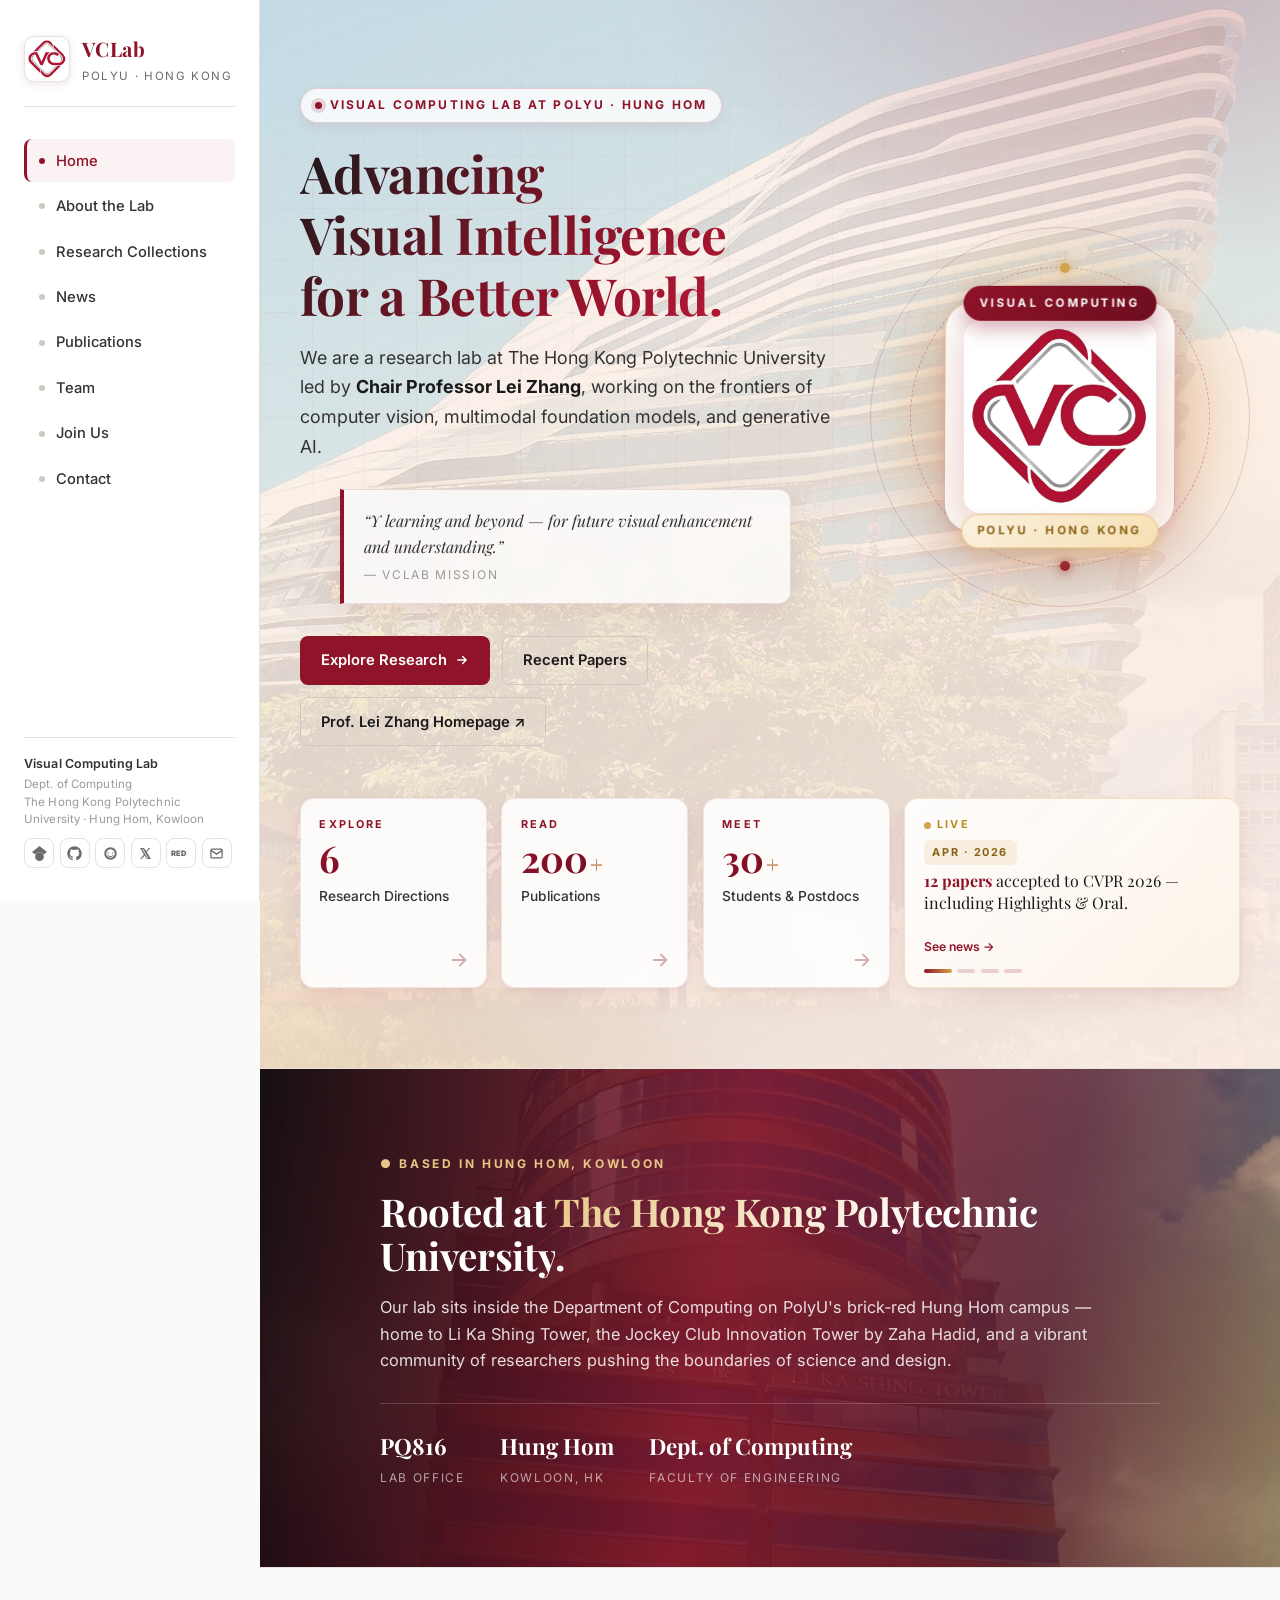
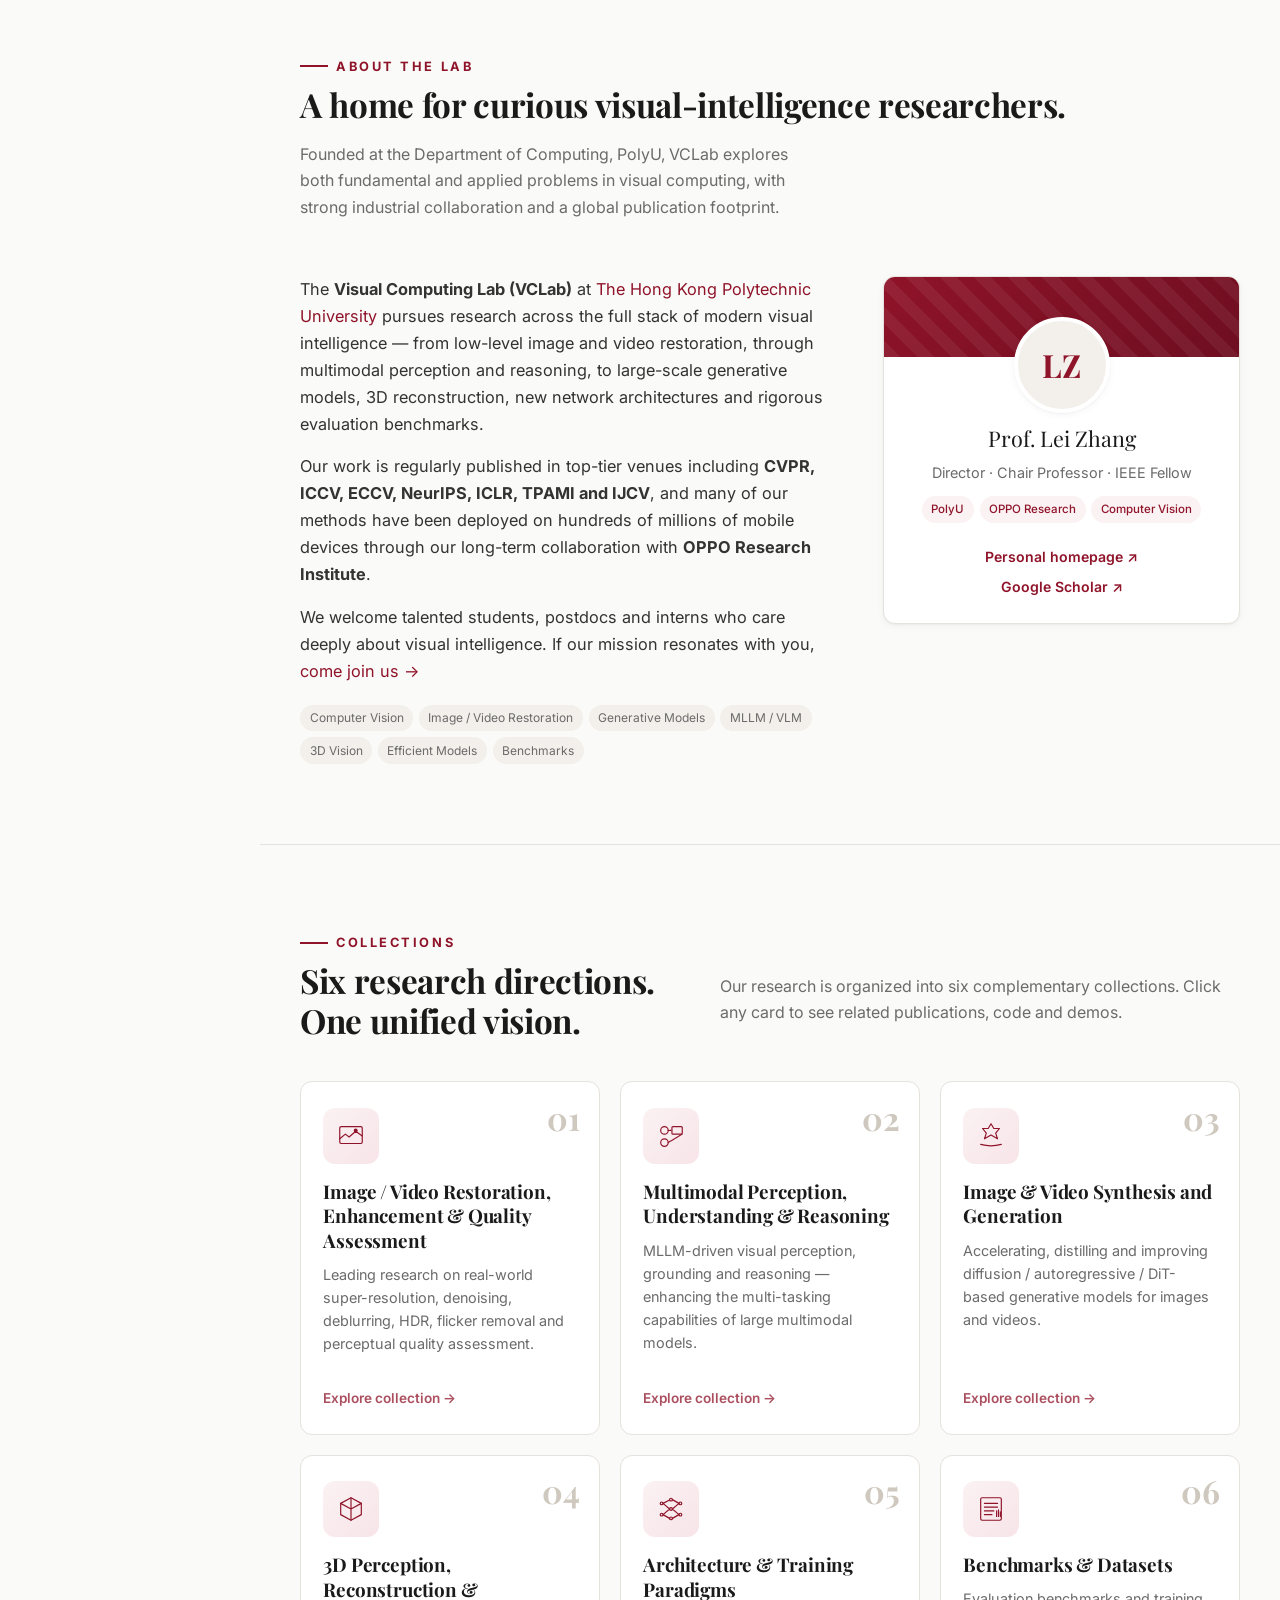
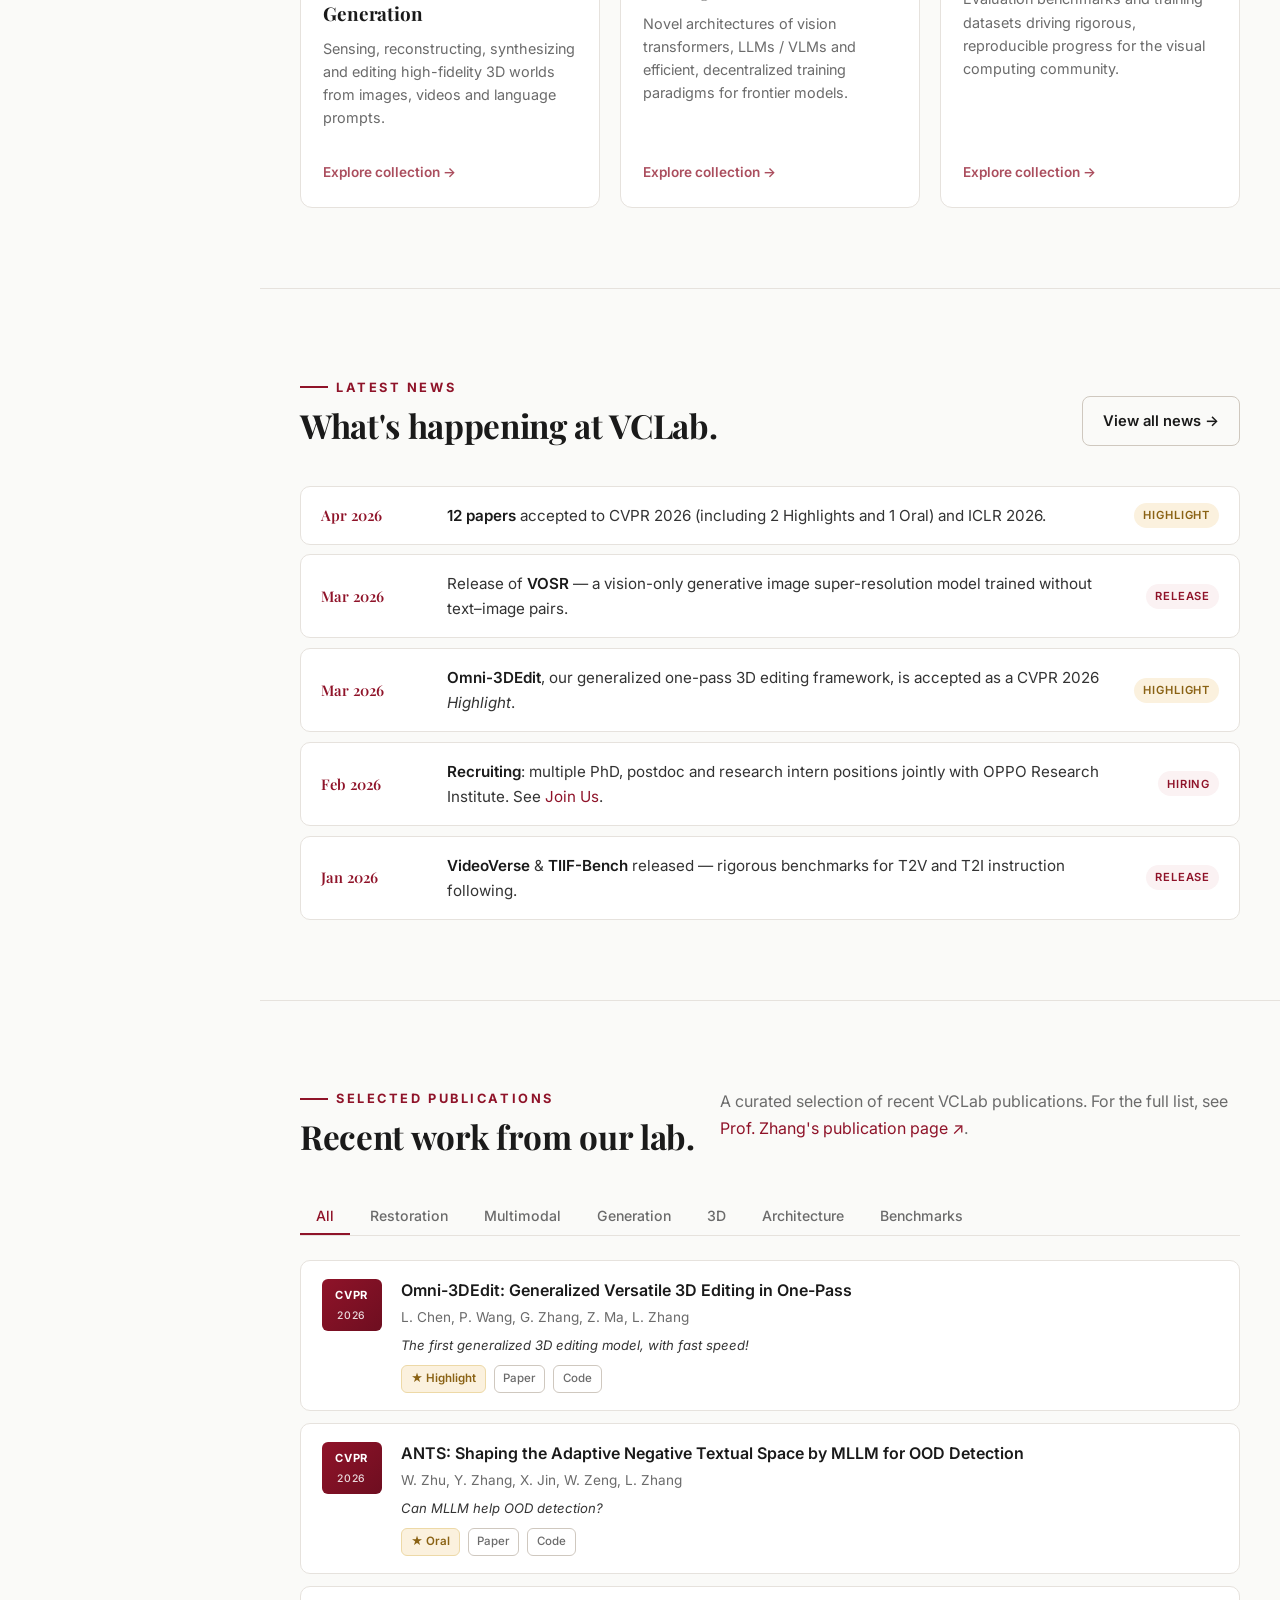
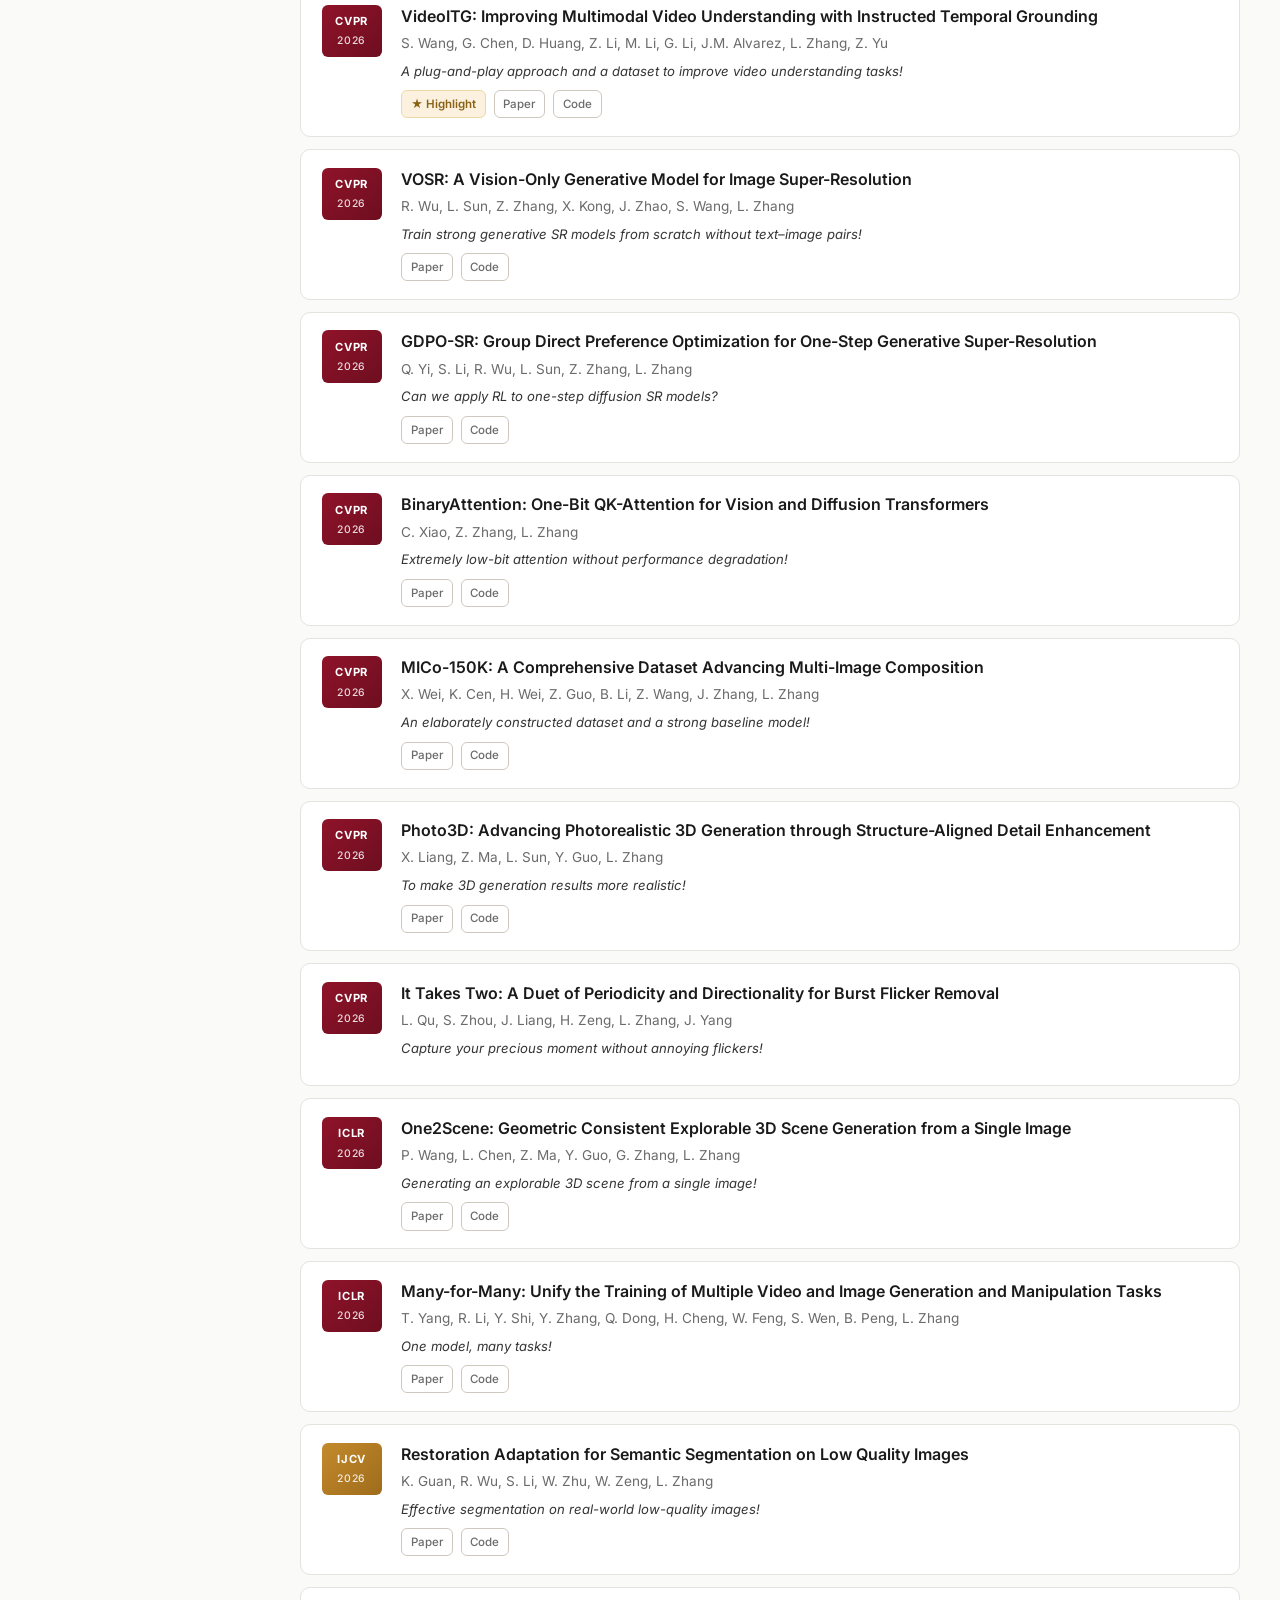
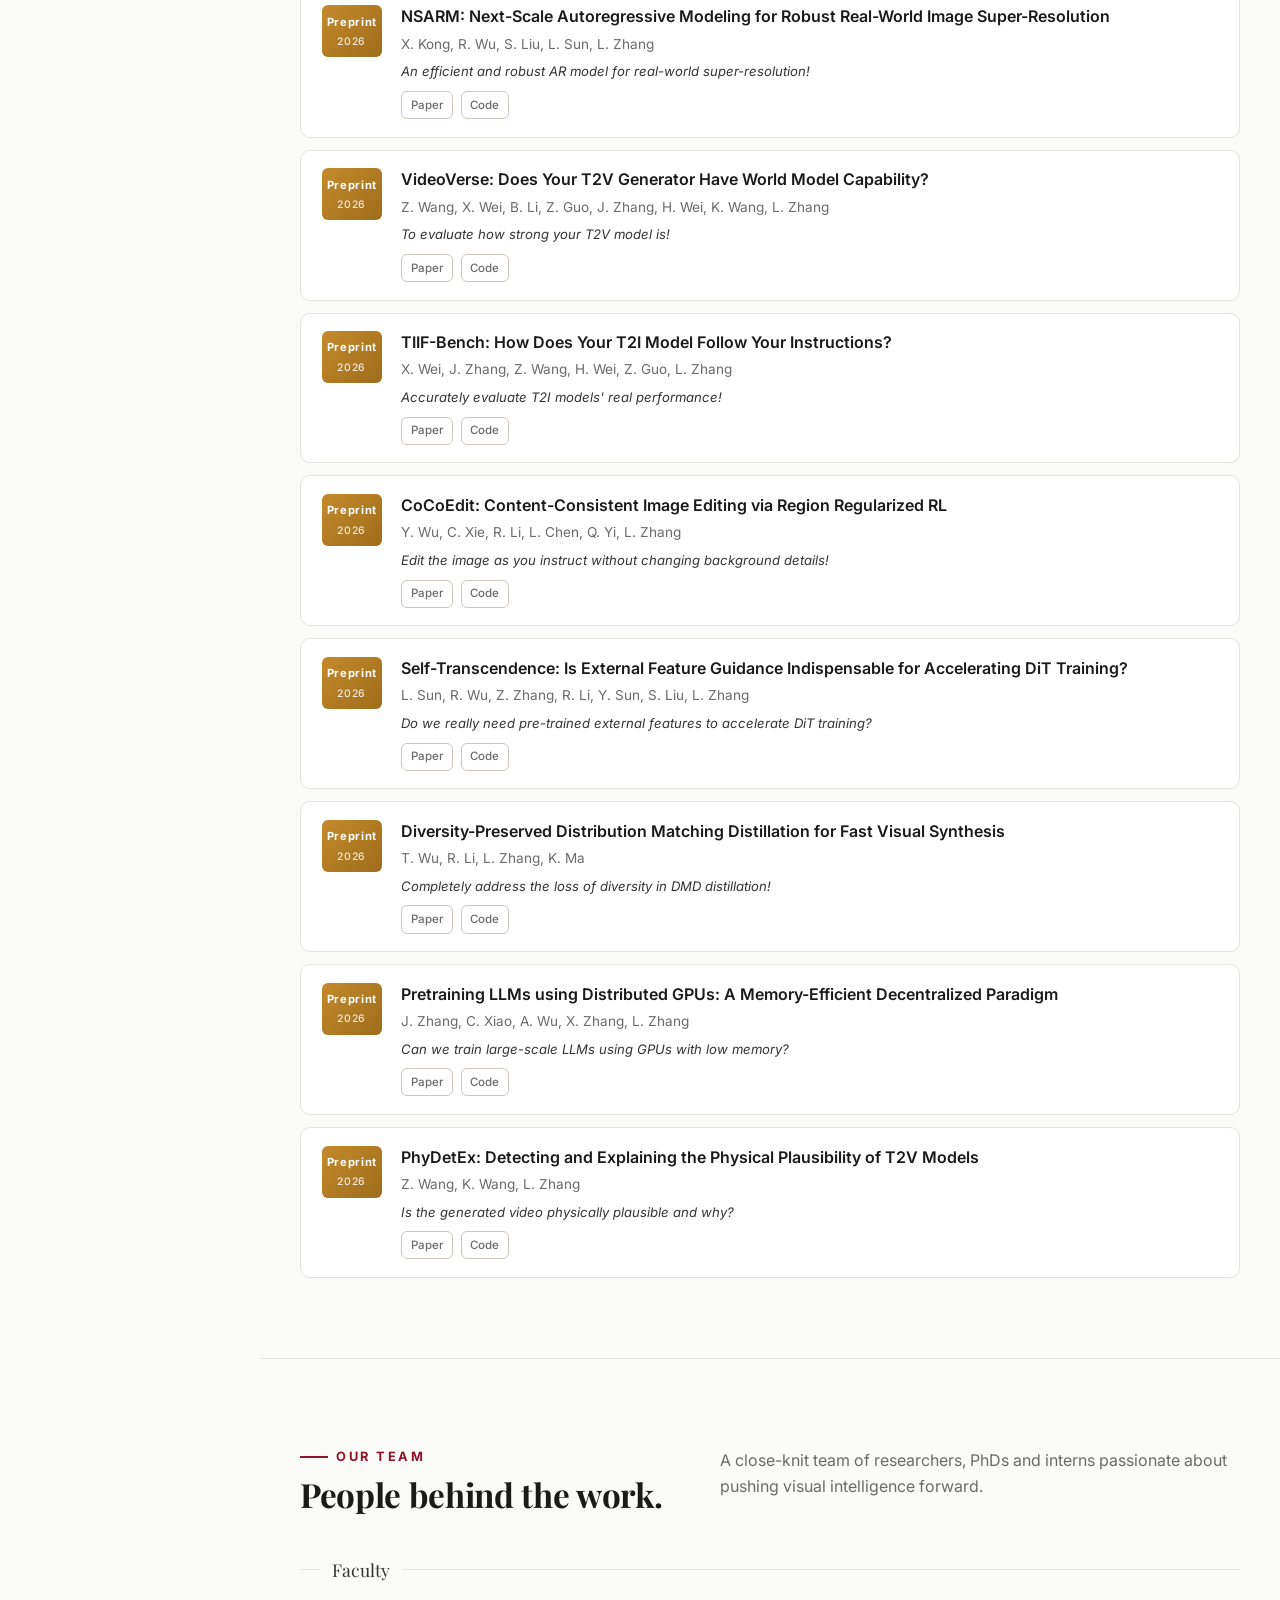
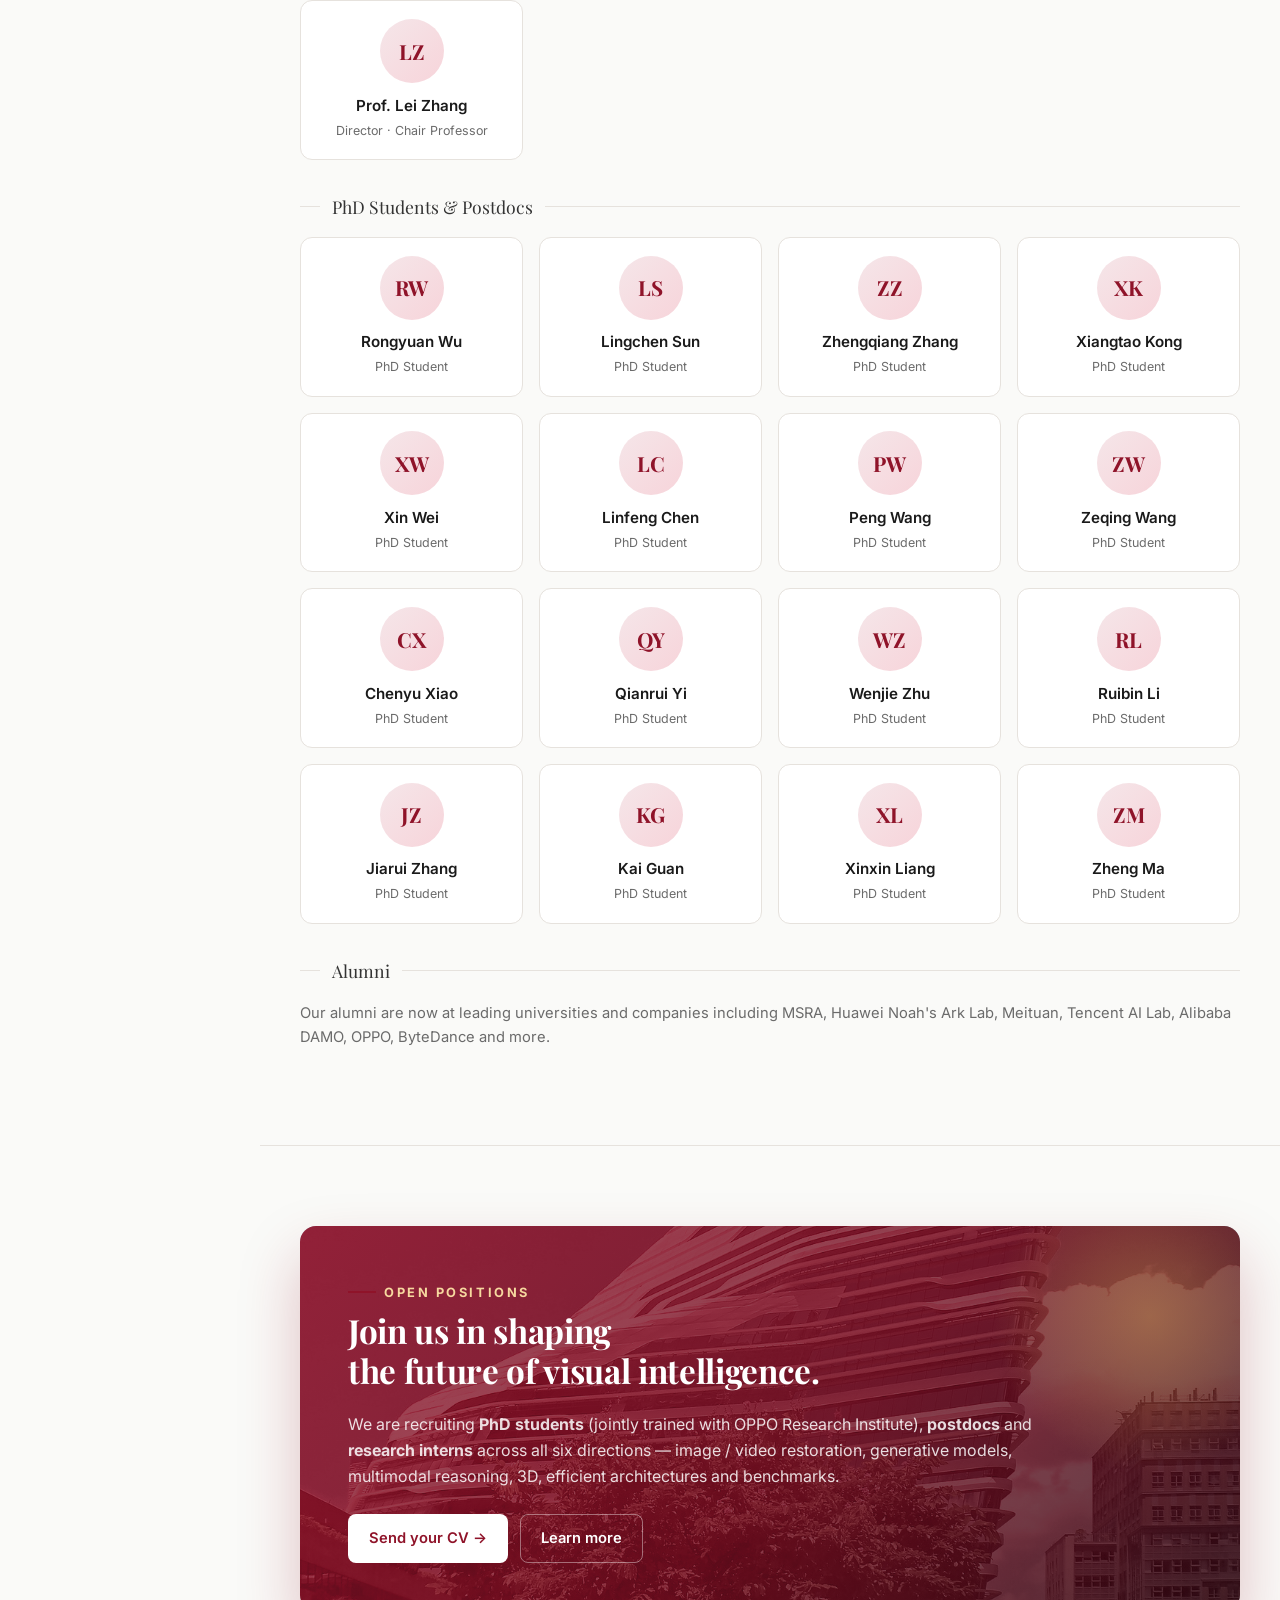
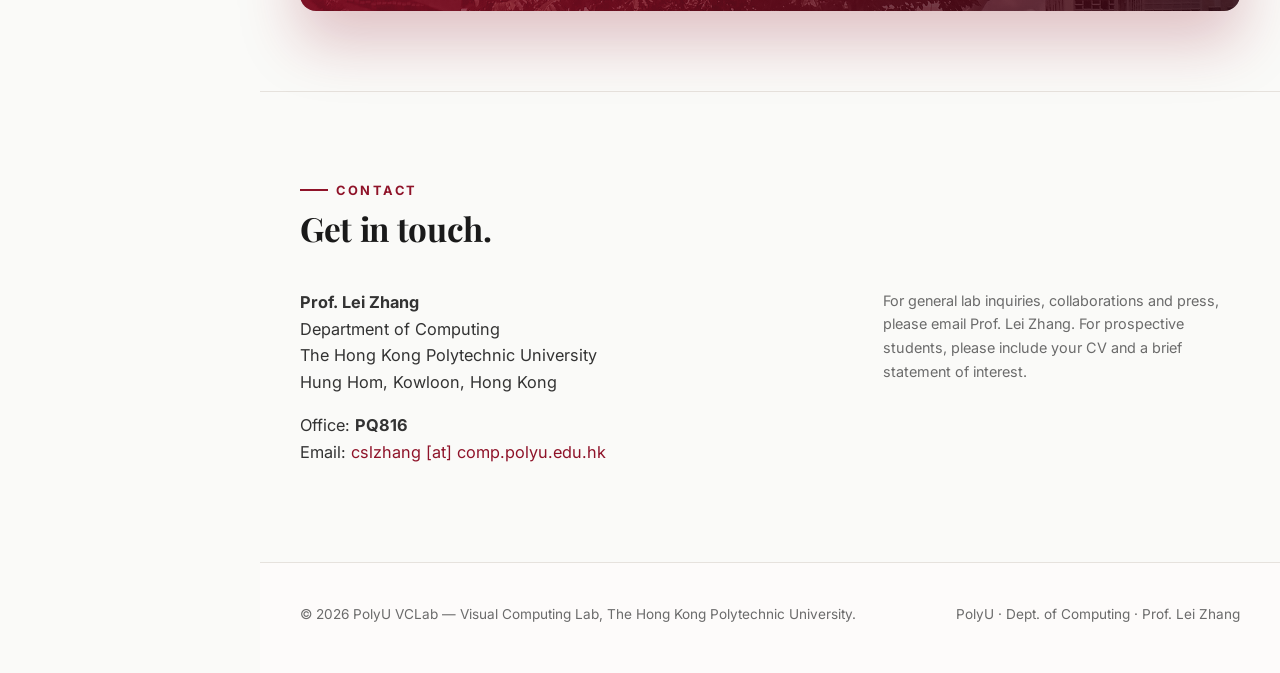
==== commit 60a16dba: "Hero goes light + dynamic highlights + social links - Switch hero to light/airy theme: PolyU Innovat" ====
--- a/index.html
+++ b/index.html
@@ -51,6 +51,17 @@
         <a href="https://github.com/" title="GitHub" target="_blank" rel="noopener">
           <svg width="15" height="15" viewBox="0 0 24 24" fill="currentColor"><path d="M12 .5C5.65.5.5 5.65.5 12a11.5 11.5 0 007.86 10.94c.58.1.79-.25.79-.56v-2.04c-3.2.69-3.87-1.37-3.87-1.37-.53-1.33-1.29-1.69-1.29-1.69-1.05-.72.08-.7.08-.7 1.16.08 1.77 1.19 1.77 1.19 1.03 1.77 2.71 1.26 3.37.96.1-.75.4-1.26.73-1.55-2.55-.29-5.24-1.28-5.24-5.7 0-1.26.45-2.29 1.19-3.1-.12-.29-.52-1.47.11-3.06 0 0 .97-.31 3.18 1.18a11 11 0 015.78 0c2.21-1.49 3.18-1.18 3.18-1.18.63 1.59.23 2.77.11 3.06.74.81 1.19 1.84 1.19 3.1 0 4.43-2.69 5.41-5.25 5.69.41.35.78 1.05.78 2.12v3.14c0 .31.21.67.8.56A11.5 11.5 0 0023.5 12C23.5 5.65 18.35.5 12 .5z"/></svg>
         </a>
+        <a href="https://huggingface.co/" title="Hugging Face" target="_blank" rel="noopener">
+          <svg width="15" height="15" viewBox="0 0 24 24" fill="currentColor"><path d="M12 2a10 10 0 100 20 10 10 0 000-20zm0 3.2a6.8 6.8 0 11-.001 13.601A6.8 6.8 0 0112 5.2zM8.6 10.2a1.1 1.1 0 100 2.2 1.1 1.1 0 000-2.2zm6.8 0a1.1 1.1 0 100 2.2 1.1 1.1 0 000-2.2zM8.2 14.4a.7.7 0 00-.56 1.12C8.62 16.84 10.18 17.6 12 17.6s3.38-.76 4.36-2.08a.7.7 0 10-1.12-.84c-.72.96-1.88 1.52-3.24 1.52s-2.52-.56-3.24-1.52a.7.7 0 00-.56-.28z"/></svg>
+        </a>
+        <a href="https://x.com/" title="X (Twitter)" target="_blank" rel="noopener">
+          <svg width="13" height="13" viewBox="0 0 24 24" fill="currentColor"><path d="M18.244 2H21l-6.52 7.45L22 22h-6.84l-4.77-6.24L4.8 22H2.04l6.98-7.98L2 2h7.02l4.31 5.71L18.244 2zm-2.4 18.2h1.54L7.23 3.72H5.59l10.254 16.48z"/></svg>
+        </a>
+        <a href="https://www.xiaohongshu.com/" title="小红书 / RED" target="_blank" rel="noopener" class="sidebar__socials-red">
+          <svg width="20" height="13" viewBox="0 0 40 20" fill="currentColor">
+            <text x="0" y="15" font-family="'Inter', sans-serif" font-weight="900" font-size="15" letter-spacing="-0.5">RED</text>
+          </svg>
+        </a>
         <a href="mailto:cslzhang@comp.polyu.edu.hk" title="Email">
           <svg width="15" height="15" viewBox="0 0 24 24" fill="none" stroke="currentColor" stroke-width="2"><rect x="3" y="5" width="18" height="14" rx="2"/><path d="m3 7 9 6 9-6"/></svg>
         </a>
@@ -72,7 +83,7 @@
       <div class="container">
         <div class="hero__inner">
           <div data-reveal>
-            <span class="hero__eyebrow">● Visual Computing Lab at PolyU · Hung Hom</span>
+            <span class="hero__eyebrow">Visual Computing Lab at PolyU · Hung Hom</span>
             <h1>Advancing<br/>Visual Intelligence<br/>for a Better World.</h1>
             <p class="hero__tagline">
               We are a research lab at The Hong Kong Polytechnic University led by
@@ -99,20 +110,66 @@
               <div class="hero__logo-glow"></div>
               <div class="hero__logo-card">
                 <img src="assets/images/vclab-logo.jpg" alt="VCLab — Visual Computing Lab" />
+                <span class="hero__logo-tag hero__logo-tag--top">Visual&nbsp;Computing</span>
+                <span class="hero__logo-tag hero__logo-tag--bottom">PolyU · Hong Kong</span>
               </div>
-              <span class="hero__logo-tag hero__logo-tag--tl">Visual</span>
-              <span class="hero__logo-tag hero__logo-tag--tr">Computing</span>
-              <span class="hero__logo-tag hero__logo-tag--bl">PolyU</span>
-              <span class="hero__logo-tag hero__logo-tag--br">2026</span>
-            </div>
-          </div>
-        </div>
-
-        <div class="hero__stats" data-reveal>
-          <div class="stat"><div class="stat__num">6</div><div class="stat__label">Research Directions</div></div>
-          <div class="stat"><div class="stat__num">200+</div><div class="stat__label">Publications</div></div>
-          <div class="stat"><div class="stat__num">12+</div><div class="stat__label">CVPR/ICLR 2026</div></div>
-          <div class="stat"><div class="stat__num">30+</div><div class="stat__label">Students &amp; Postdocs</div></div>
+            </div>
+          </div>
+        </div>
+
+        <!-- ============ Hero Highlights (dynamic + linkable) ============ -->
+        <div class="hero__highlights" data-reveal>
+          <a href="#research" class="hl hl--link">
+            <div class="hl__kicker">Explore</div>
+            <div class="hl__num">6</div>
+            <div class="hl__label">Research Directions</div>
+            <svg class="hl__arrow" viewBox="0 0 24 24" fill="none" stroke="currentColor" stroke-width="2" stroke-linecap="round"><path d="M5 12h14M13 6l6 6-6 6"/></svg>
+          </a>
+          <a href="#publications" class="hl hl--link">
+            <div class="hl__kicker">Read</div>
+            <div class="hl__num">200<span>+</span></div>
+            <div class="hl__label">Publications</div>
+            <svg class="hl__arrow" viewBox="0 0 24 24" fill="none" stroke="currentColor" stroke-width="2" stroke-linecap="round"><path d="M5 12h14M13 6l6 6-6 6"/></svg>
+          </a>
+          <a href="#team" class="hl hl--link">
+            <div class="hl__kicker">Meet</div>
+            <div class="hl__num">30<span>+</span></div>
+            <div class="hl__label">Students &amp; Postdocs</div>
+            <svg class="hl__arrow" viewBox="0 0 24 24" fill="none" stroke="currentColor" stroke-width="2" stroke-linecap="round"><path d="M5 12h14M13 6l6 6-6 6"/></svg>
+          </a>
+
+          <!-- Rotating spotlight -->
+          <div class="hl hl--rotator" id="hl-rotator" aria-live="polite">
+            <div class="hl__kicker hl__kicker--live"><span class="hl__pulse"></span>Live</div>
+            <div class="hl__slides">
+              <a class="hl__slide is-active" href="#news" data-badge="News">
+                <div class="hl__badge">Apr · 2026</div>
+                <div class="hl__title"><strong>12 papers</strong> accepted to CVPR 2026 — including Highlights &amp; Oral.</div>
+                <span class="hl__cta">See news →</span>
+              </a>
+              <a class="hl__slide" href="#news">
+                <div class="hl__badge">Mar · 2026</div>
+                <div class="hl__title">New release: <strong>VOSR</strong>, vision-only generative super-resolution.</div>
+                <span class="hl__cta">Latest release →</span>
+              </a>
+              <a class="hl__slide" href="#join">
+                <div class="hl__badge">Now · Hiring</div>
+                <div class="hl__title">PhD / Postdoc / Intern positions open with OPPO Research.</div>
+                <span class="hl__cta">Join us →</span>
+              </a>
+              <a class="hl__slide" href="#publications">
+                <div class="hl__badge">Highlight</div>
+                <div class="hl__title"><strong>Omni-3DEdit</strong> — generalized one-pass 3D editing, CVPR 2026 Highlight.</div>
+                <span class="hl__cta">Read paper →</span>
+              </a>
+            </div>
+            <div class="hl__dots" role="tablist">
+              <button class="is-active" aria-label="Slide 1"></button>
+              <button aria-label="Slide 2"></button>
+              <button aria-label="Slide 3"></button>
+              <button aria-label="Slide 4"></button>
+            </div>
+          </div>
         </div>
       </div>
     </section>
--- a/assets/css/style.css
+++ b/assets/css/style.css
@@ -112,13 +112,15 @@
 
 .sidebar__footer { margin-top: auto; font-size: .72rem; color: var(--muted-2); line-height: 1.55; border-top: 1px solid var(--line); padding-top: 1rem; letter-spacing: .01em; }
 .sidebar__footer strong { color: var(--ink-soft); font-weight: 600; display: block; font-size: .78rem; margin-bottom: .15rem; }
-.sidebar__socials { display: flex; gap: .5rem; margin-top: .5rem; }
+.sidebar__socials { display: flex; flex-wrap: wrap; gap: .35rem; margin-top: .55rem; }
 .sidebar__socials a {
-  width: 32px; height: 32px; display: grid; place-items: center;
+  width: 30px; height: 30px; display: grid; place-items: center;
   border: 1px solid var(--line); border-radius: 8px; color: var(--muted);
   transition: all .2s ease;
 }
-.sidebar__socials a:hover { color: var(--polyu-red); border-color: var(--polyu-red); background: #FBF2F3; }
+.sidebar__socials a:hover { color: var(--polyu-red); border-color: var(--polyu-red); background: #FBF2F3; transform: translateY(-1px); }
+.sidebar__socials-red { font-weight: 900; }
+.sidebar__socials-red svg text { fill: currentColor; }
 
 /* ============ Main ============ */
 .main { grid-column: 2; padding: 0; }
@@ -129,82 +131,93 @@
   position: relative;
   overflow: hidden;
   isolation: isolate;
-  color: #fff;
-  background: #0b0306;
-  padding: 6rem 0 5rem;
-  border-bottom: 1px solid rgba(255,255,255,.08);
-}
-
-/* Layered image background */
+  color: var(--ink);
+  background: #FDF8F2;
+  padding: 5.5rem 0 5rem;
+  border-bottom: 1px solid var(--line);
+}
+
+/* Layered image background — light, airy, watermark-style */
 .hero__bg { position: absolute; inset: 0; z-index: -3; pointer-events: none; }
 .hero__bg-img {
   position: absolute; inset: -4% -2% -4% -2%;
   background-image: url('../images/polyu-innovation-tower.jpg');
   background-size: cover;
   background-position: center 30%;
-  filter: saturate(1.1) contrast(1.05) brightness(.75);
+  filter: saturate(.85) brightness(1.15) contrast(.95);
+  opacity: .55;
   transform: scale(1.06);
-  animation: heroZoom 28s ease-in-out infinite alternate;
+  animation: heroZoom 32s ease-in-out infinite alternate;
 }
 @keyframes heroZoom {
   0%   { transform: scale(1.06) translate3d(0,0,0); }
-  100% { transform: scale(1.15) translate3d(-1%,-1%,0); }
+  100% { transform: scale(1.14) translate3d(-1%,-1%,0); }
 }
 .hero__bg-overlay {
   position: absolute; inset: 0;
   background:
-    radial-gradient(1200px 700px at 100% 0%, rgba(143,19,41,.75), transparent 55%),
-    radial-gradient(900px 600px at 0% 100%, rgba(212,162,76,.35), transparent 60%),
-    linear-gradient(135deg, rgba(11,3,6,.88) 0%, rgba(30,6,12,.72) 35%, rgba(143,19,41,.55) 75%, rgba(110,14,32,.85) 100%);
+    radial-gradient(900px 560px at 88% -5%, rgba(143,19,41,.22), transparent 58%),
+    radial-gradient(800px 500px at 5% 110%, rgba(212,162,76,.28), transparent 60%),
+    linear-gradient(160deg,
+      rgba(253,248,242,.55) 0%,
+      rgba(253,244,232,.72) 35%,
+      rgba(253,240,228,.82) 65%,
+      rgba(253,244,236,.95) 100%);
 }
 .hero__bg-noise {
-  position: absolute; inset: 0; opacity: .35; mix-blend-mode: overlay;
-  background-image: url("data:image/svg+xml;utf8,<svg xmlns='http://www.w3.org/2000/svg' width='180' height='180'><filter id='n'><feTurbulence type='fractalNoise' baseFrequency='0.9' numOctaves='2' stitchTiles='stitch'/><feColorMatrix values='0 0 0 0 1  0 0 0 0 1  0 0 0 0 1  0 0 0 0.55 0'/></filter><rect width='100%25' height='100%25' filter='url(%23n)'/></svg>");
+  position: absolute; inset: 0; opacity: .28; mix-blend-mode: multiply; pointer-events: none;
+  background-image: url("data:image/svg+xml;utf8,<svg xmlns='http://www.w3.org/2000/svg' width='180' height='180'><filter id='n'><feTurbulence type='fractalNoise' baseFrequency='0.9' numOctaves='2' stitchTiles='stitch'/><feColorMatrix values='0 0 0 0 0.56  0 0 0 0 0.08  0 0 0 0 0.16  0 0 0 0.25 0'/></filter><rect width='100%25' height='100%25' filter='url(%23n)'/></svg>");
 }
 
 .hero__grid-bg {
-  position: absolute; inset: 0; pointer-events: none; opacity: .22; z-index: -1;
+  position: absolute; inset: 0; pointer-events: none; opacity: .45; z-index: -1;
   background-image:
-    linear-gradient(rgba(255,255,255,.18) 1px, transparent 1px),
-    linear-gradient(90deg, rgba(255,255,255,.18) 1px, transparent 1px);
-  background-size: 56px 56px;
-  mask-image: radial-gradient(1000px 500px at 30% 30%, #000 40%, transparent 75%);
+    linear-gradient(rgba(143,19,41,.07) 1px, transparent 1px),
+    linear-gradient(90deg, rgba(143,19,41,.07) 1px, transparent 1px);
+  background-size: 52px 52px;
+  mask-image: radial-gradient(1000px 500px at 30% 30%, #000 30%, transparent 75%);
 }
 
 .hero__inner { position: relative; display: grid; grid-template-columns: 1.4fr .95fr; gap: 3rem; align-items: center; }
 .hero__eyebrow {
   display: inline-flex; align-items: center; gap: .5rem;
-  font-size: .75rem; font-weight: 600; color: #fff;
+  font-size: .75rem; font-weight: 700; color: var(--polyu-red);
   text-transform: uppercase; letter-spacing: .18em;
   padding: .4rem .85rem;
-  background: rgba(255,255,255,.08); border: 1px solid rgba(255,255,255,.22);
+  background: rgba(255,255,255,.8); border: 1px solid rgba(143,19,41,.18);
   border-radius: 999px; backdrop-filter: blur(6px);
-}
-.hero__eyebrow::before { content: ""; width: 6px; height: 6px; border-radius: 50%; background: var(--gold); box-shadow: 0 0 10px var(--gold); }
+  box-shadow: 0 4px 12px rgba(143,19,41,.08);
+}
+.hero__eyebrow::before {
+  content: ""; width: 7px; height: 7px; border-radius: 50%;
+  background: var(--polyu-red);
+  box-shadow: 0 0 0 4px rgba(143,19,41,.15);
+  animation: pulseDot 2.4s ease-in-out infinite;
+}
+@keyframes pulseDot {
+  0%,100% { box-shadow: 0 0 0 4px rgba(143,19,41,.15); }
+  50%     { box-shadow: 0 0 0 7px rgba(143,19,41,0); }
+}
 .hero h1 {
-  margin-top: 1.25rem; color: #fff;
-  background: linear-gradient(135deg, #ffffff 0%, #ffe9d0 55%, #D4A24C 100%);
+  margin-top: 1.25rem;
+  background: linear-gradient(135deg, #1a1a1a 0%, #8F1329 55%, #C8193D 100%);
   -webkit-background-clip: text; background-clip: text;
   -webkit-text-fill-color: transparent;
-  text-shadow: 0 4px 40px rgba(0,0,0,.25);
-}
-.hero__tagline { font-size: 1.12rem; color: rgba(255,255,255,.82); max-width: 620px; }
-.hero__tagline strong { color: #fff; }
+}
+.hero__tagline { font-size: 1.12rem; color: var(--ink-soft); max-width: 620px; }
+.hero__tagline strong { color: var(--ink); }
 .hero__mission {
   margin-top: 1.75rem; padding: 1.1rem 1.25rem;
-  background: rgba(255,255,255,.08);
+  background: rgba(255,255,255,.78);
   backdrop-filter: blur(10px); -webkit-backdrop-filter: blur(10px);
-  border: 1px solid rgba(255,255,255,.14);
-  border-left: 4px solid var(--gold);
+  border: 1px solid rgba(143,19,41,.14);
+  border-left: 4px solid var(--polyu-red);
   border-radius: 0 12px 12px 0;
-  font-family: var(--font-serif); font-style: italic; color: rgba(255,255,255,.92);
-  box-shadow: 0 10px 30px rgba(0,0,0,.25);
-}
-.hero__mission small { display:block; margin-top:.3rem; font-style: normal; font-family: var(--font-sans); color: rgba(255,255,255,.55); font-size:.75rem; letter-spacing:.14em; text-transform: uppercase;}
+  font-family: var(--font-serif); font-style: italic; color: var(--ink-soft);
+  box-shadow: 0 8px 24px rgba(143,19,41,.08);
+}
+.hero__mission small { display:block; margin-top:.3rem; font-style: normal; font-family: var(--font-sans); color: var(--muted-2); font-size:.75rem; letter-spacing:.14em; text-transform: uppercase;}
 .hero__ctas { display: flex; flex-wrap: wrap; gap: .75rem; margin-top: 2rem; }
-
-.hero .btn--ghost { color: #fff; border-color: rgba(255,255,255,.35); background: rgba(255,255,255,.04); }
-.hero .btn--ghost:hover { border-color: #fff; background: rgba(255,255,255,.12); color: #fff; }
 
 .btn {
   display: inline-flex; align-items: center; gap: .5rem;
@@ -216,7 +229,7 @@
 .btn--ghost { background: transparent; color: var(--ink); border-color: var(--line-strong); }
 .btn--ghost:hover { border-color: var(--polyu-red); color: var(--polyu-red); }
 
-/* ============ Hero logo stage ============ */
+/* ============ Hero logo stage (light theme) ============ */
 .hero__visual { position: relative; height: 420px; }
 .hero__logo-stage {
   position: absolute; inset: 0; display: grid; place-items: center;
@@ -224,17 +237,17 @@
 .hero__logo-glow {
   position: absolute; width: 360px; height: 360px; border-radius: 50%;
   background:
-    radial-gradient(circle at 50% 50%, rgba(255,220,180,.55), rgba(143,19,41,.45) 38%, transparent 68%);
-  filter: blur(18px);
+    radial-gradient(circle at 50% 50%, rgba(255,230,205,.85) 0%, rgba(244,205,155,.55) 30%, rgba(212,162,76,.2) 55%, transparent 75%);
+  filter: blur(22px);
   animation: pulseGlow 6s ease-in-out infinite;
 }
 @keyframes pulseGlow {
-  0%, 100% { transform: scale(1); opacity: .85; }
+  0%, 100% { transform: scale(1); opacity: .9; }
   50%      { transform: scale(1.08); opacity: 1; }
 }
 .hero__logo-orbit {
   position: absolute; width: 300px; height: 300px; border-radius: 50%;
-  border: 1px dashed rgba(255,255,255,.35);
+  border: 1px dashed rgba(143,19,41,.35);
   animation: spin 34s linear infinite;
 }
 .hero__logo-orbit::before, .hero__logo-orbit::after {
@@ -242,10 +255,10 @@
   box-shadow: 0 0 12px currentColor;
 }
 .hero__logo-orbit::before { top: -5px; left: 50%; background: var(--gold); color: var(--gold); }
-.hero__logo-orbit::after  { bottom: -5px; left: 50%; background: #fff; color: #fff; }
+.hero__logo-orbit::after  { bottom: -5px; left: 50%; background: var(--polyu-red); color: var(--polyu-red); }
 .hero__logo-orbit--2 {
   width: 380px; height: 380px;
-  border: 1px solid rgba(255,255,255,.12);
+  border: 1px solid rgba(143,19,41,.18);
   animation: spin 60s linear infinite reverse;
 }
 .hero__logo-orbit--2::before, .hero__logo-orbit--2::after { display: none; }
@@ -255,20 +268,20 @@
   width: 230px; height: 230px;
   border-radius: 28px;
   padding: 18px;
-  background: linear-gradient(160deg, rgba(255,255,255,.18) 0%, rgba(255,255,255,.05) 100%);
+  background: linear-gradient(160deg, rgba(255,255,255,.95) 0%, rgba(255,250,245,.8) 100%);
   backdrop-filter: blur(14px); -webkit-backdrop-filter: blur(14px);
-  border: 1px solid rgba(255,255,255,.25);
+  border: 1px solid rgba(255,255,255,.85);
   box-shadow:
-    0 30px 80px rgba(0,0,0,.45),
-    inset 0 1px 0 rgba(255,255,255,.35),
-    0 0 0 1px rgba(143,19,41,.25);
+    0 30px 60px rgba(143,19,41,.18),
+    0 4px 14px rgba(143,19,41,.10),
+    inset 0 1px 0 rgba(255,255,255,.9);
   transition: transform .6s cubic-bezier(.2,.8,.2,1);
 }
 .hero__logo-card:hover { transform: translateY(-4px) rotate(-1deg); }
 .hero__logo-card::before {
   content: ""; position: absolute; inset: -1px;
   border-radius: 28px; padding: 1px;
-  background: linear-gradient(135deg, rgba(255,255,255,.6), transparent 40%, rgba(212,162,76,.5));
+  background: linear-gradient(135deg, rgba(212,162,76,.55), transparent 45%, rgba(143,19,41,.4));
   -webkit-mask: linear-gradient(#000 0 0) content-box, linear-gradient(#000 0 0);
   -webkit-mask-composite: xor; mask-composite: exclude;
   pointer-events: none;
@@ -278,42 +291,188 @@
   object-fit: contain;
   border-radius: 16px;
   background: #fff;
-  padding: 8px;
-  filter: drop-shadow(0 6px 20px rgba(143,19,41,.35));
+  padding: 6px;
+  filter: drop-shadow(0 6px 18px rgba(143,19,41,.2));
 }
 
 .hero__logo-tag {
-  position: absolute; font-size: .68rem; font-weight: 600; letter-spacing: .2em;
-  text-transform: uppercase; color: rgba(255,255,255,.85);
-  padding: .35rem .7rem;
-  background: rgba(11,3,6,.55); border: 1px solid rgba(255,255,255,.18);
-  border-radius: 999px; backdrop-filter: blur(8px);
+  position: absolute; font-size: .72rem; font-weight: 700; letter-spacing: .22em;
+  text-transform: uppercase; color: var(--polyu-red);
+  padding: .42rem .95rem;
+  background: rgba(255,255,255,.92);
+  border: 1px solid rgba(143,19,41,.2);
+  border-radius: 999px;
+  backdrop-filter: blur(8px);
   white-space: nowrap;
-}
-.hero__logo-tag--tl { top: 12%; left: -4%; }
-.hero__logo-tag--tr { top: 10%; right: -2%; color: var(--gold); border-color: rgba(212,162,76,.45); }
-.hero__logo-tag--bl { bottom: 12%; left: 2%; }
-.hero__logo-tag--br { bottom: 10%; right: -4%; }
+  box-shadow: 0 6px 16px rgba(143,19,41,.12);
+}
+.hero__logo-tag--top {
+  top: 0;
+  left: 50%;
+  transform: translate(-50%, -50%);
+  background: linear-gradient(135deg, var(--polyu-red), var(--polyu-red-dark));
+  color: #fff;
+  border-color: transparent;
+  box-shadow: 0 8px 20px rgba(143,19,41,.35);
+  z-index: 2;
+}
+.hero__logo-tag--bottom {
+  bottom: 0;
+  left: 50%;
+  transform: translate(-50%, 50%);
+  color: #8A6214;
+  background: linear-gradient(135deg, #FBF1DE, #F6E0B4);
+  border-color: rgba(212,162,76,.45);
+  box-shadow: 0 6px 16px rgba(212,162,76,.25);
+  z-index: 2;
+}
 @keyframes spin { to { transform: rotate(360deg); } }
 
-/* ============ Hero stats (on dark) ============ */
-.hero__stats { display: grid; grid-template-columns: repeat(4, 1fr); gap: 1rem; margin-top: 3.5rem; position: relative; }
-.stat {
-  background: rgba(255,255,255,.06);
-  border: 1px solid rgba(255,255,255,.14);
-  border-radius: var(--radius);
-  padding: 1.15rem 1.25rem;
-  backdrop-filter: blur(8px); -webkit-backdrop-filter: blur(8px);
-  box-shadow: 0 10px 30px rgba(0,0,0,.25);
-  transition: all .25s ease;
-}
-.stat:hover { transform: translateY(-3px); border-color: rgba(212,162,76,.55); background: rgba(255,255,255,.1); }
-.stat__num {
-  font-family: var(--font-serif); font-size: 2rem; font-weight: 700;
-  background: linear-gradient(135deg, #fff 0%, var(--gold-soft) 100%);
+/* ============ Hero Highlights (dynamic + linkable) ============ */
+.hero__highlights {
+  display: grid;
+  grid-template-columns: repeat(3, 0.78fr) 1.4fr;
+  gap: .9rem;
+  margin-top: 3.2rem;
+  position: relative;
+}
+.hl {
+  position: relative;
+  background: rgba(255,255,255,.88);
+  border: 1px solid rgba(143,19,41,.1);
+  border-radius: 14px;
+  padding: 1.1rem 1.15rem 1.05rem;
+  backdrop-filter: blur(10px); -webkit-backdrop-filter: blur(10px);
+  box-shadow: 0 10px 28px rgba(143,19,41,.08), 0 2px 6px rgba(143,19,41,.05);
+  transition: all .28s cubic-bezier(.2,.8,.2,1);
+  overflow: hidden;
+  display: flex; flex-direction: column;
+  min-height: 150px;
+  text-decoration: none; color: inherit;
+}
+.hl::before {
+  content: ""; position: absolute; top: 0; left: 0; right: 0; height: 2px;
+  background: linear-gradient(90deg, var(--polyu-red), var(--gold));
+  transform: scaleX(0); transform-origin: left;
+  transition: transform .35s ease;
+}
+.hl::after {
+  content: ""; position: absolute; bottom: -40px; right: -40px;
+  width: 120px; height: 120px; border-radius: 50%;
+  background: radial-gradient(circle, rgba(212,162,76,.2), transparent 70%);
+  opacity: 0; transition: opacity .3s ease;
+}
+.hl:hover {
+  transform: translateY(-3px);
+  border-color: rgba(143,19,41,.28);
+  box-shadow: 0 18px 40px rgba(143,19,41,.16), 0 3px 10px rgba(143,19,41,.08);
+}
+.hl:hover::before { transform: scaleX(1); }
+.hl:hover::after { opacity: 1; }
+
+.hl__kicker {
+  display: inline-flex; align-items: center; gap: .4rem;
+  font-size: .68rem; font-weight: 700; letter-spacing: .2em;
+  text-transform: uppercase; color: var(--polyu-red);
+  margin-bottom: .4rem;
+}
+.hl__kicker--live { color: #B8891E; }
+.hl__pulse {
+  width: 7px; height: 7px; border-radius: 50%; background: #D4A24C;
+  box-shadow: 0 0 0 0 rgba(212,162,76,.6);
+  animation: livePulse 2s ease-out infinite;
+}
+@keyframes livePulse {
+  0%   { box-shadow: 0 0 0 0 rgba(212,162,76,.6); }
+  70%  { box-shadow: 0 0 0 8px rgba(212,162,76,0); }
+  100% { box-shadow: 0 0 0 0 rgba(212,162,76,0); }
+}
+
+.hl--link .hl__num {
+  font-family: var(--font-serif); font-size: 2.3rem; font-weight: 700;
+  line-height: 1;
+  background: linear-gradient(135deg, var(--polyu-red) 0%, var(--polyu-red-dark) 70%);
   -webkit-background-clip: text; background-clip: text; -webkit-text-fill-color: transparent;
 }
-.stat__label { font-size: .72rem; color: rgba(255,255,255,.65); text-transform: uppercase; letter-spacing: .14em; }
+.hl--link .hl__num span {
+  font-size: 1.4rem; margin-left: 2px; color: var(--gold);
+  -webkit-text-fill-color: var(--gold);
+}
+.hl--link .hl__label {
+  font-size: .86rem; color: var(--ink-soft); font-weight: 500;
+  margin-top: .5rem; flex: 1;
+}
+.hl__arrow {
+  position: absolute; bottom: 1rem; right: 1rem;
+  width: 22px; height: 22px;
+  color: var(--polyu-red); opacity: .35;
+  transition: all .3s ease;
+}
+.hl--link:hover .hl__arrow { opacity: 1; transform: translateX(4px); }
+
+/* Rotating spotlight card */
+.hl--rotator {
+  grid-column: span 1;
+  min-height: 190px;
+  cursor: default;
+  background:
+    linear-gradient(135deg, rgba(255,255,255,.92) 0%, rgba(253,244,232,.9) 100%);
+  border-color: rgba(212,162,76,.25);
+  padding-bottom: .85rem;
+}
+.hl__slides {
+  position: relative;
+  flex: 1;
+  min-height: 108px;
+  overflow: hidden;
+}
+.hl__slide {
+  position: absolute; inset: 0;
+  display: flex; flex-direction: column; gap: .35rem;
+  text-decoration: none; color: inherit;
+  opacity: 0;
+  transform: translateY(8px);
+  transition: opacity .55s ease, transform .55s ease;
+  pointer-events: none;
+}
+.hl__slide.is-active {
+  opacity: 1;
+  transform: translateY(0);
+  pointer-events: auto;
+}
+.hl__badge {
+  display: inline-block; align-self: flex-start;
+  font-size: .68rem; font-weight: 700; letter-spacing: .14em;
+  text-transform: uppercase; color: #8A6214;
+  padding: .2rem .55rem;
+  background: rgba(212,162,76,.14);
+  border-radius: 6px;
+}
+.hl__title {
+  font-family: var(--font-serif); font-size: 1rem; line-height: 1.35;
+  color: var(--ink);
+}
+.hl__title strong { color: var(--polyu-red); font-weight: 700; }
+.hl__cta {
+  font-size: .76rem; font-weight: 600; color: var(--polyu-red);
+  margin-top: auto;
+}
+.hl__slide:hover .hl__cta { text-decoration: underline; }
+
+.hl__dots {
+  display: flex; gap: .35rem; margin-top: .75rem;
+}
+.hl__dots button {
+  width: 18px; height: 4px; border-radius: 3px;
+  background: rgba(143,19,41,.18);
+  border: none; padding: 0; cursor: pointer;
+  transition: all .3s ease;
+}
+.hl__dots button.is-active {
+  background: linear-gradient(90deg, var(--polyu-red), var(--gold));
+  width: 28px;
+}
+.hl__dots button:hover { background: rgba(143,19,41,.4); }
 
 /* ============ Campus band ============ */
 .campus-band {
@@ -555,11 +714,13 @@
 /* ============ Responsive ============ */
 @media (max-width: 1100px) {
   .hero__inner { grid-template-columns: 1fr; }
-  .hero__visual { height: 340px; margin-top: 1rem; }
+  .hero__visual { height: 360px; margin-top: 1rem; }
   .hero__logo-card { width: 200px; height: 200px; }
   .hero__logo-orbit { width: 260px; height: 260px; }
   .hero__logo-orbit--2 { width: 340px; height: 340px; }
   .hero__logo-glow { width: 320px; height: 320px; }
+  .hero__highlights { grid-template-columns: repeat(2, 1fr); }
+  .hero__highlights .hl--rotator { grid-column: span 2; }
   .collections-grid { grid-template-columns: repeat(2, 1fr); }
   .team-grid { grid-template-columns: repeat(3, 1fr); }
   .about-grid { grid-template-columns: 1fr; }
@@ -573,17 +734,14 @@
   .main { grid-column: 1; }
   .container { padding: 0 1.25rem; }
   .hero { padding: 4.5rem 0 3rem; }
-  .hero__stats { grid-template-columns: repeat(2, 1fr); }
-  .hero__visual { height: 300px; }
-  .hero__logo-card { width: 170px; height: 170px; padding: 14px; }
-  .hero__logo-orbit { width: 220px; height: 220px; }
-  .hero__logo-orbit--2 { width: 290px; height: 290px; }
-  .hero__logo-glow { width: 270px; height: 270px; }
-  .hero__logo-tag { font-size: .62rem; padding: .3rem .55rem; }
-  .hero__logo-tag--tl { left: 2%; }
-  .hero__logo-tag--tr { right: 2%; }
-  .hero__logo-tag--bl { left: 4%; }
-  .hero__logo-tag--br { right: 2%; }
+  .hero__highlights { grid-template-columns: 1fr; }
+  .hero__highlights .hl--rotator { grid-column: span 1; }
+  .hero__visual { height: 320px; }
+  .hero__logo-card { width: 180px; height: 180px; padding: 14px; }
+  .hero__logo-orbit { width: 230px; height: 230px; }
+  .hero__logo-orbit--2 { width: 300px; height: 300px; }
+  .hero__logo-glow { width: 280px; height: 280px; }
+  .hero__logo-tag { font-size: .65rem; padding: .35rem .7rem; letter-spacing: .16em; }
   .campus-band { padding: 3.5rem 0 !important; }
   .campus-band__meta { gap: 1rem; }
   .campus-band__meta span { font-size: 1.1rem; }
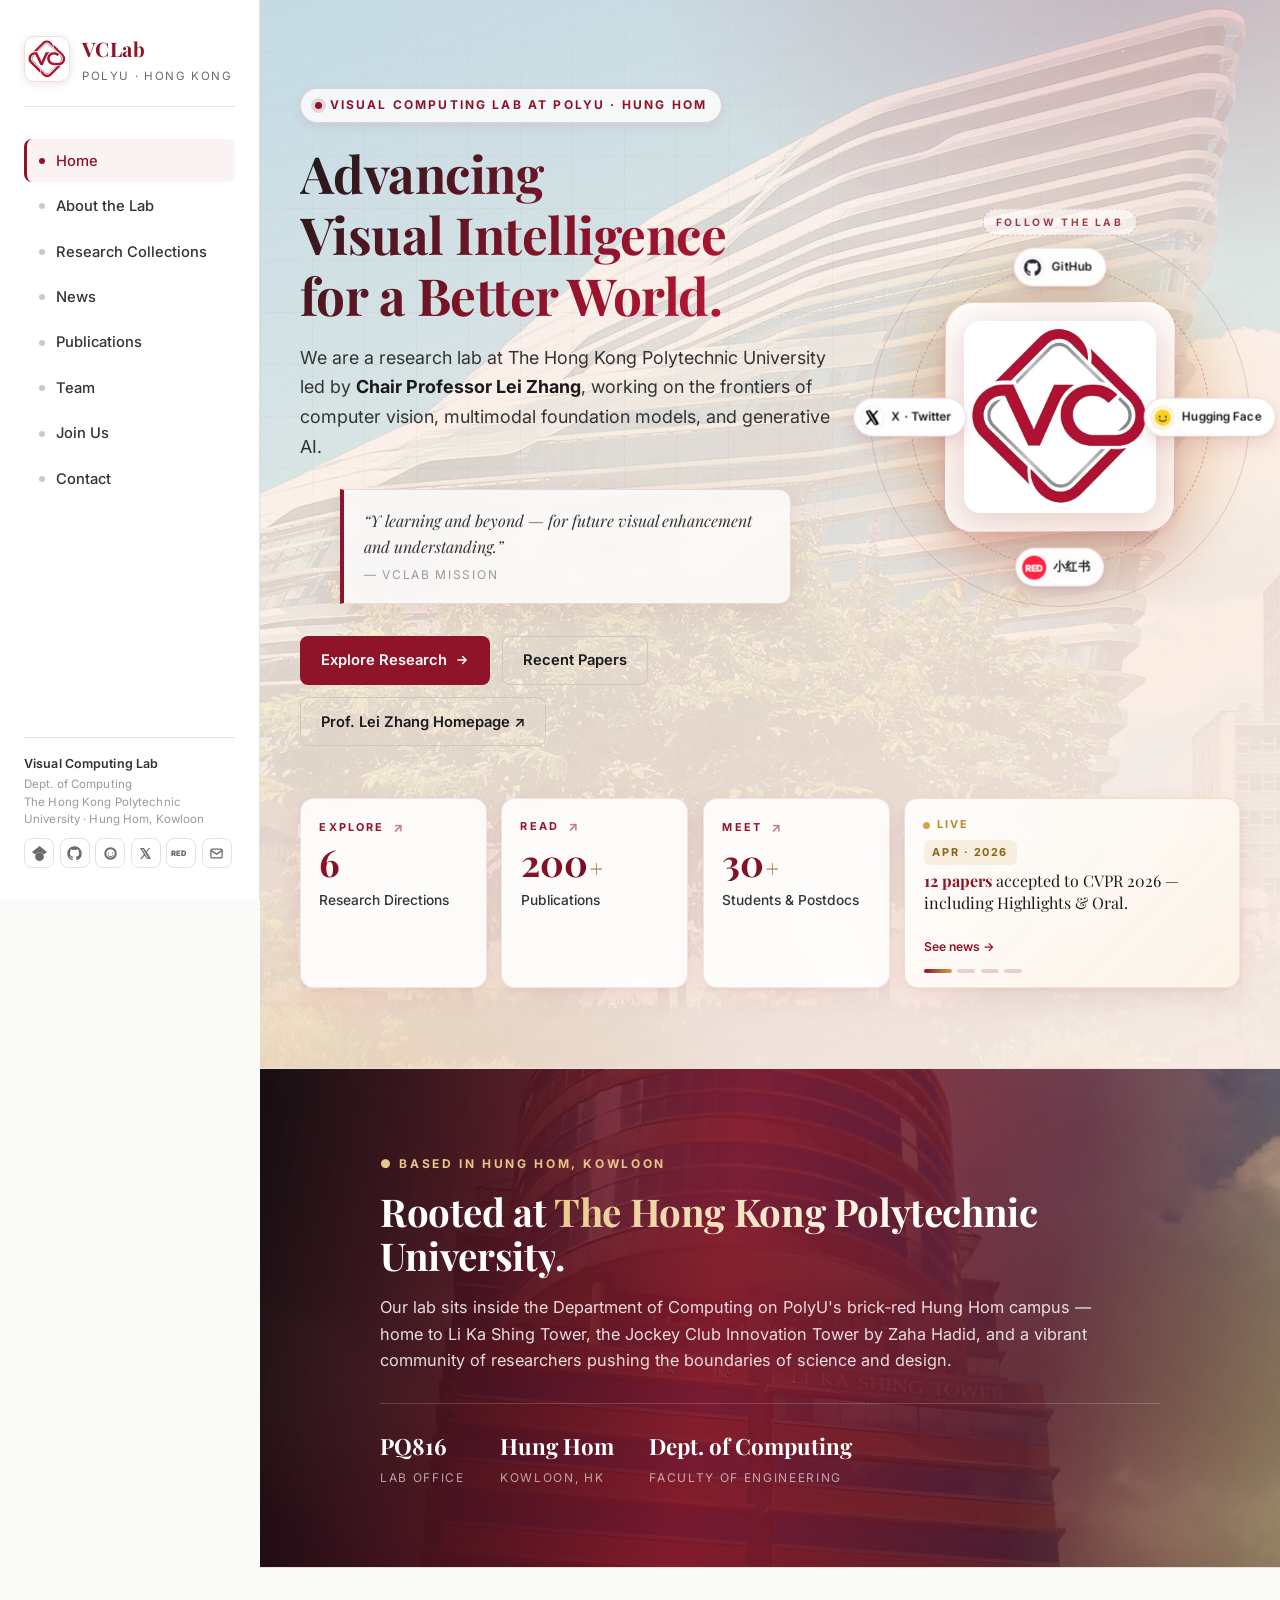
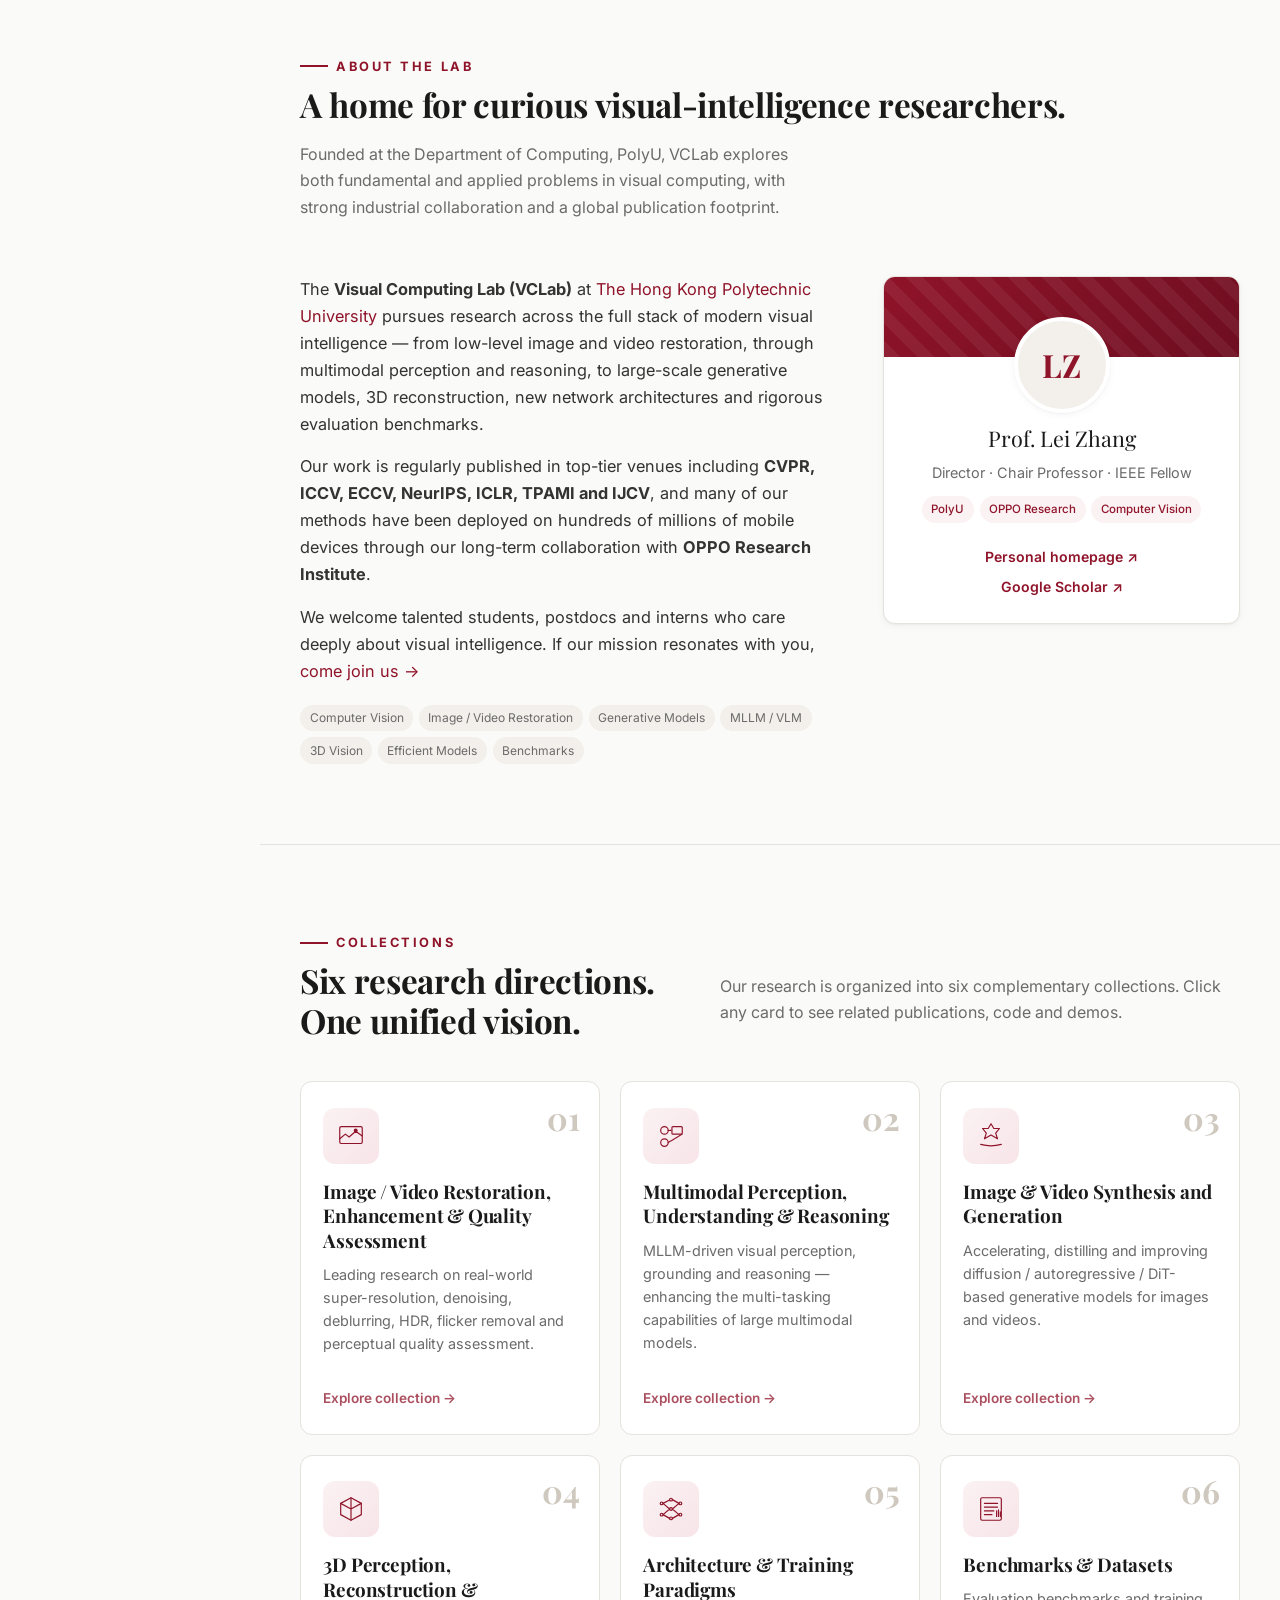
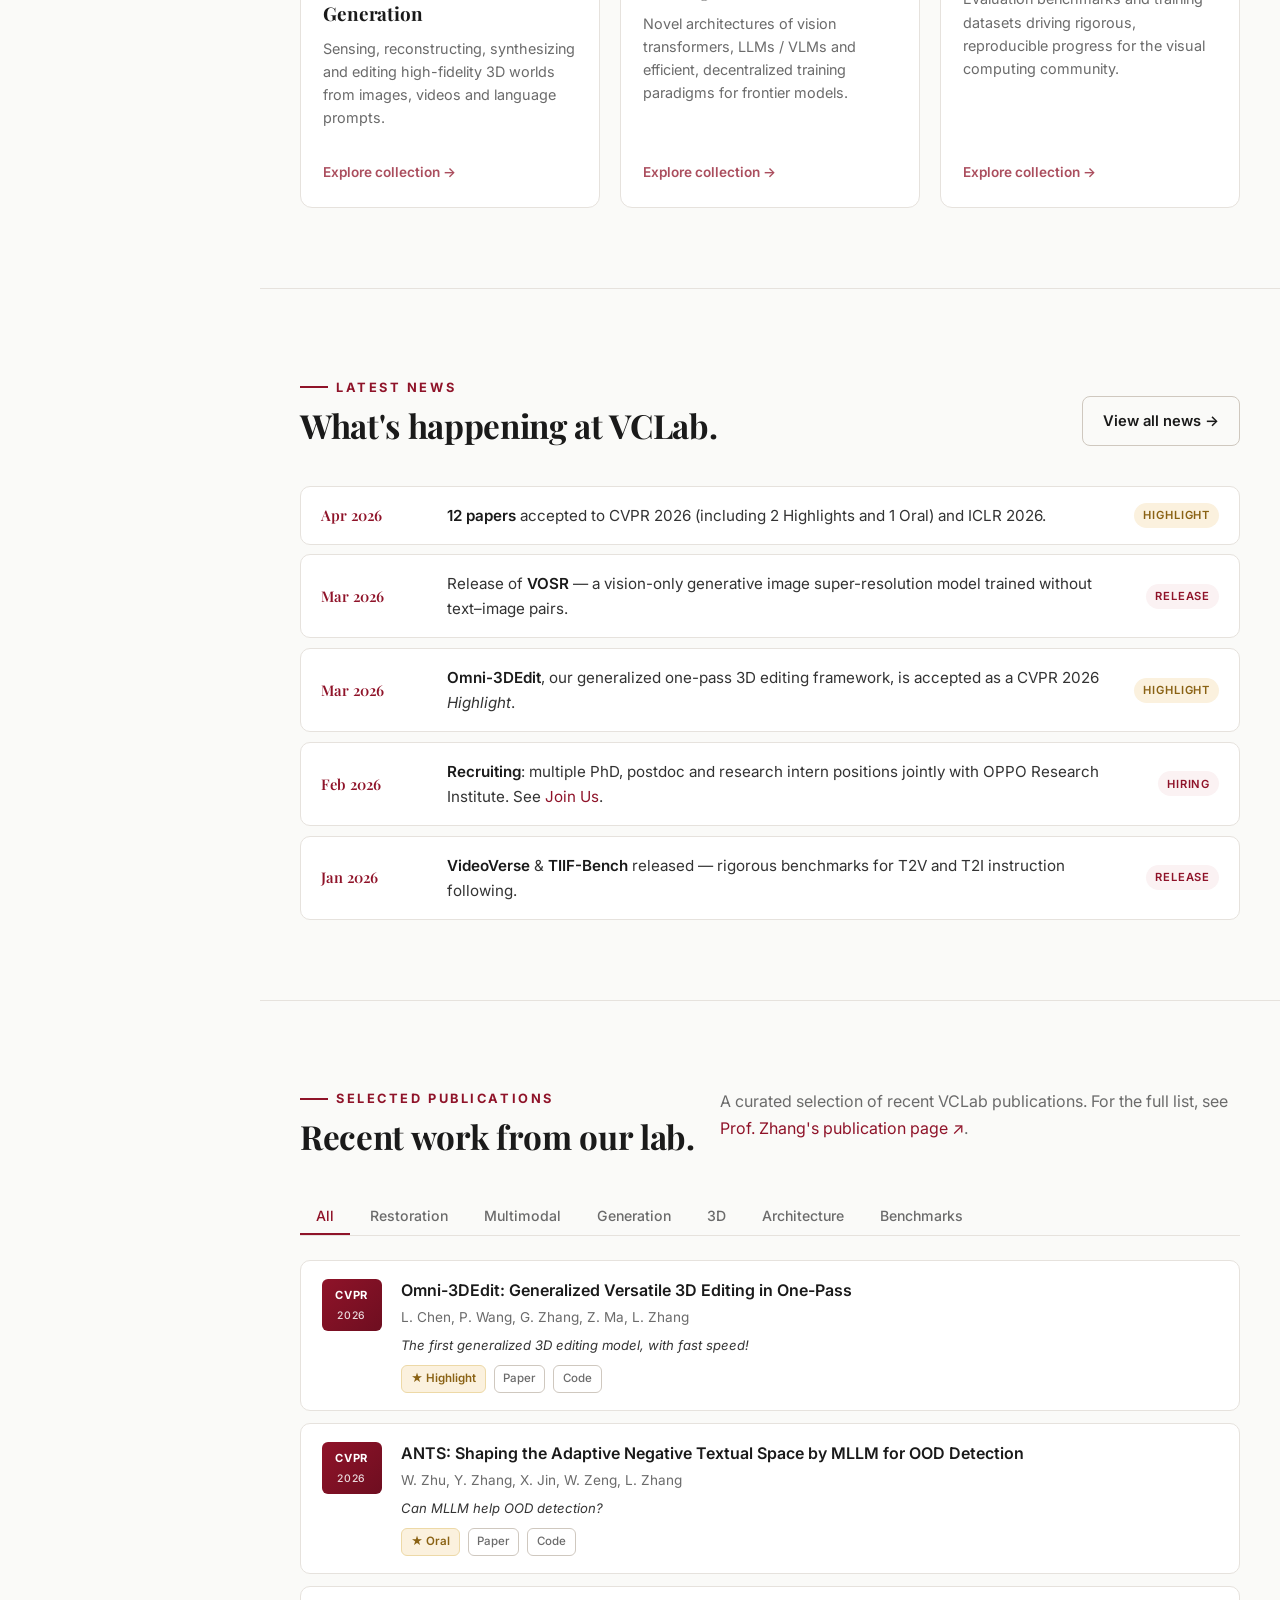
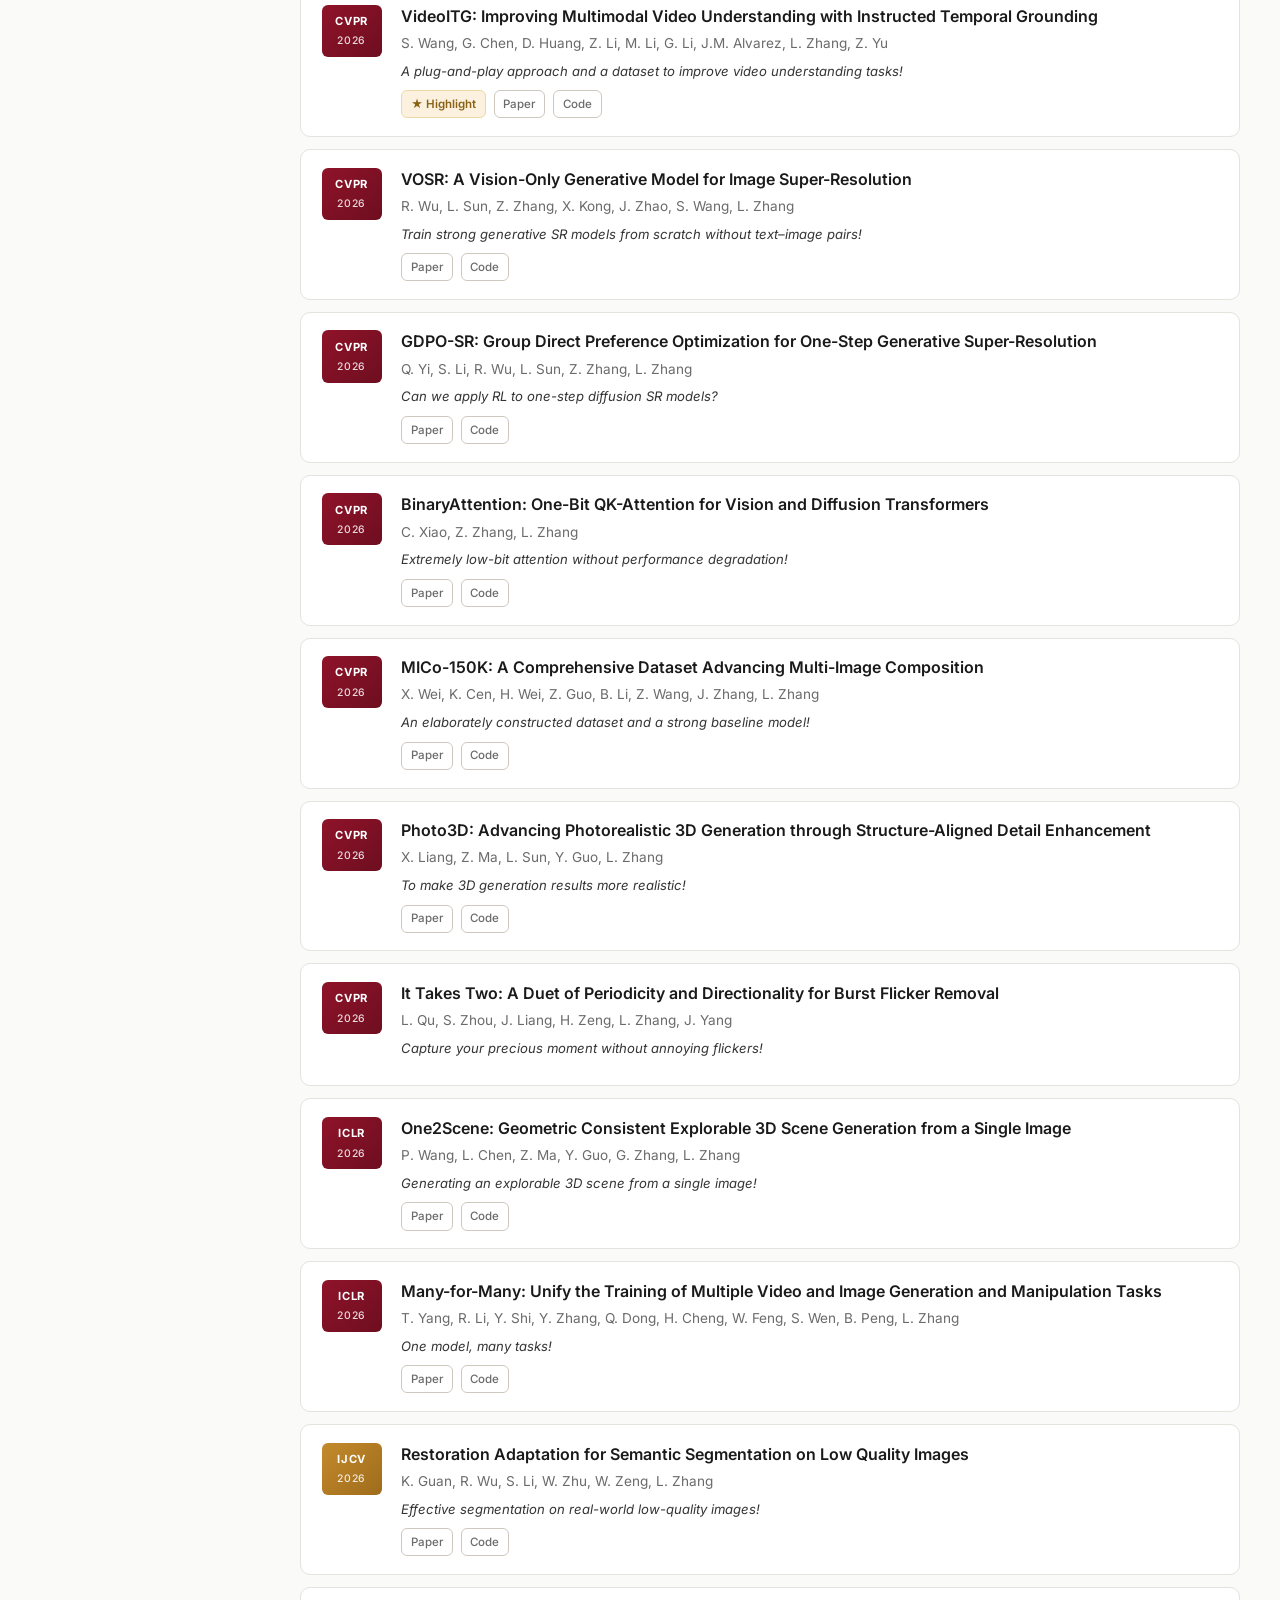
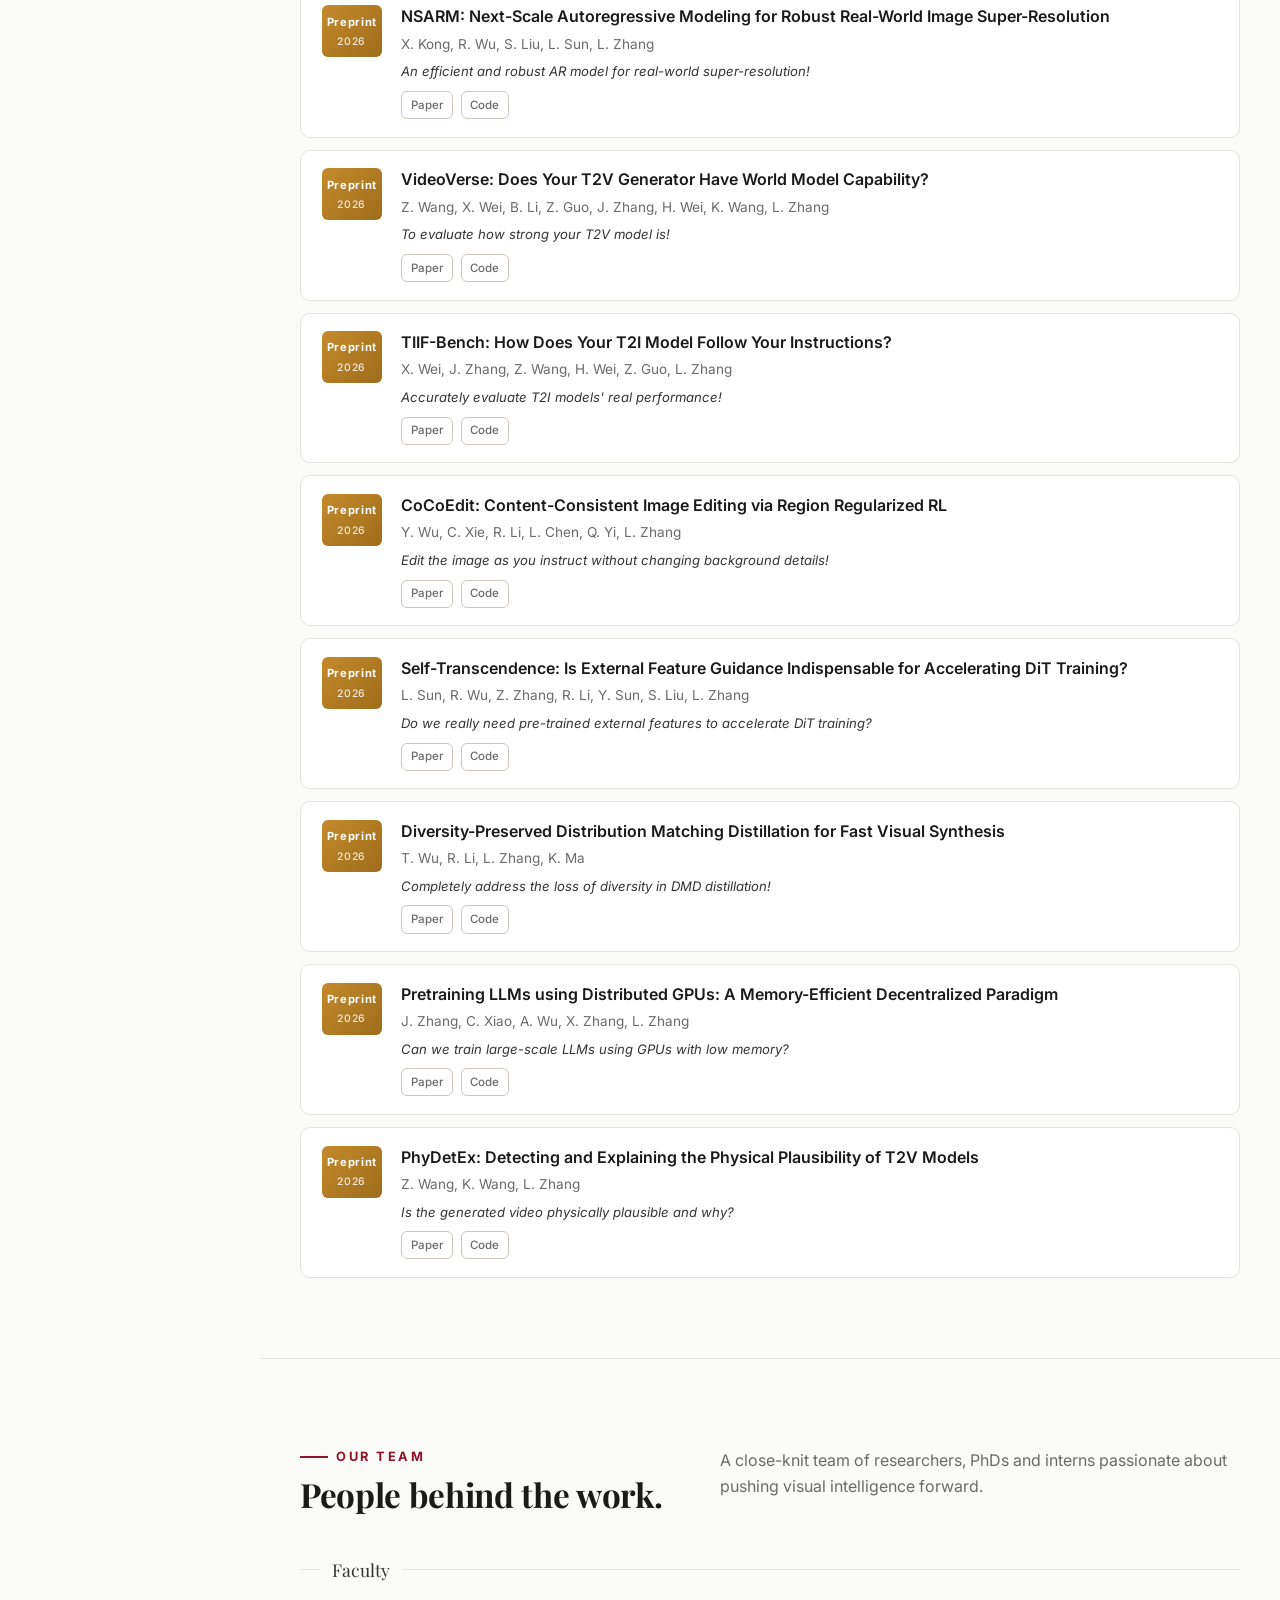
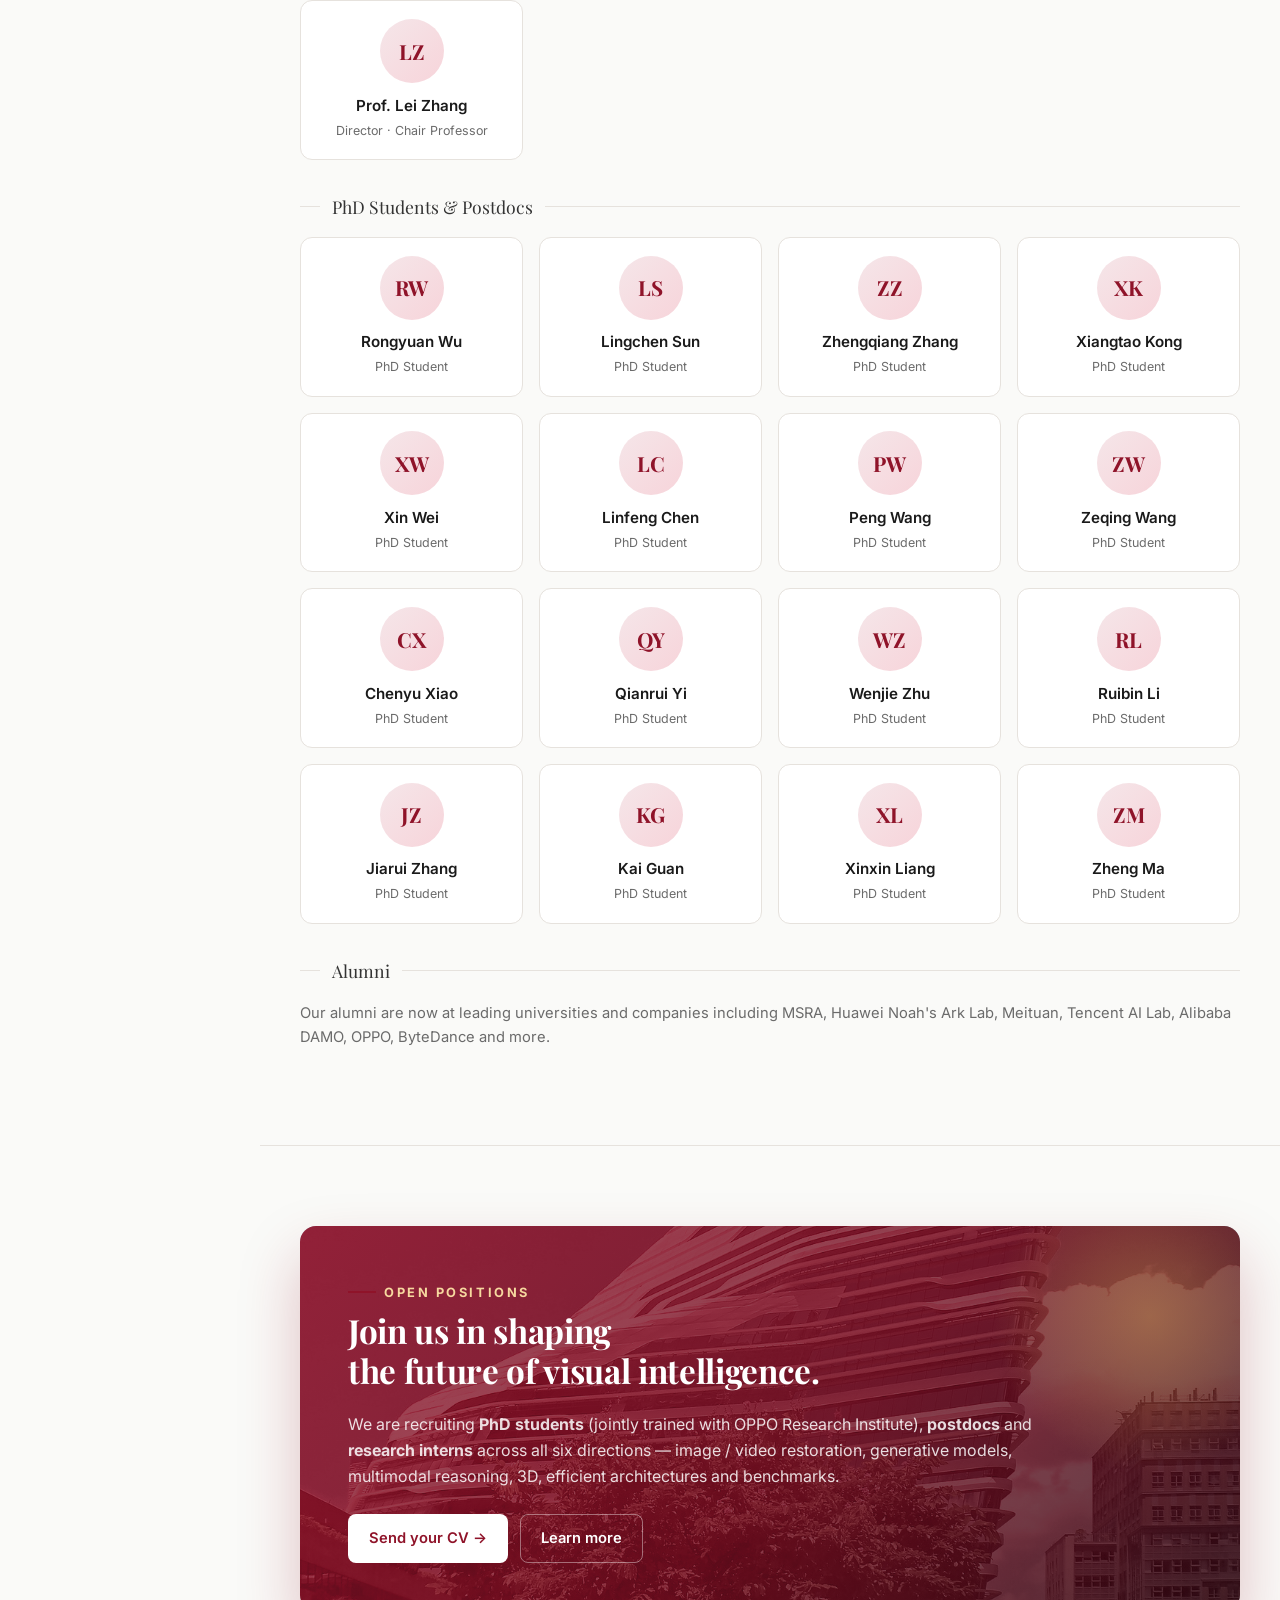
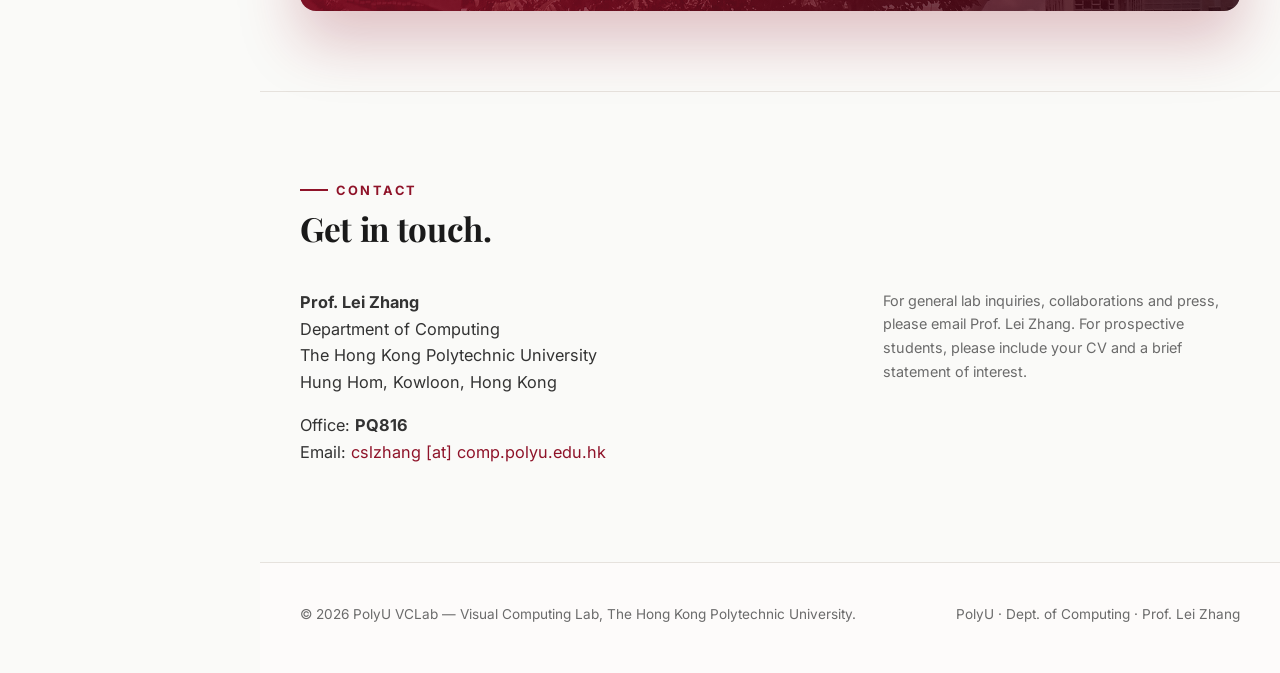
==== commit 3328c0ae: "Replace logo pills with 4 orbiting social chips; slim HL arrows - Hero logo area: the two 'Visual Co" ====
--- a/index.html
+++ b/index.html
@@ -48,10 +48,10 @@
         <a href="https://scholar.google.com/citations?user=tAK5l1IAAAAJ" title="Google Scholar" target="_blank" rel="noopener">
           <svg width="15" height="15" viewBox="0 0 24 24" fill="currentColor"><path d="M5.242 13.769L0 9.5 12 0l12 9.5-5.242 4.269C17.548 11.249 14.978 9.5 12 9.5c-2.977 0-5.548 1.748-6.758 4.269zM12 10a7 7 0 100 14 7 7 0 000-14z"/></svg>
         </a>
-        <a href="https://github.com/" title="GitHub" target="_blank" rel="noopener">
+        <a href="https://github.com/PolyU-VCLab" title="GitHub — PolyU-VCLab" target="_blank" rel="noopener">
           <svg width="15" height="15" viewBox="0 0 24 24" fill="currentColor"><path d="M12 .5C5.65.5.5 5.65.5 12a11.5 11.5 0 007.86 10.94c.58.1.79-.25.79-.56v-2.04c-3.2.69-3.87-1.37-3.87-1.37-.53-1.33-1.29-1.69-1.29-1.69-1.05-.72.08-.7.08-.7 1.16.08 1.77 1.19 1.77 1.19 1.03 1.77 2.71 1.26 3.37.96.1-.75.4-1.26.73-1.55-2.55-.29-5.24-1.28-5.24-5.7 0-1.26.45-2.29 1.19-3.1-.12-.29-.52-1.47.11-3.06 0 0 .97-.31 3.18 1.18a11 11 0 015.78 0c2.21-1.49 3.18-1.18 3.18-1.18.63 1.59.23 2.77.11 3.06.74.81 1.19 1.84 1.19 3.1 0 4.43-2.69 5.41-5.25 5.69.41.35.78 1.05.78 2.12v3.14c0 .31.21.67.8.56A11.5 11.5 0 0023.5 12C23.5 5.65 18.35.5 12 .5z"/></svg>
         </a>
-        <a href="https://huggingface.co/" title="Hugging Face" target="_blank" rel="noopener">
+        <a href="https://huggingface.co/PolyU-VCLab" title="Hugging Face — PolyU-VCLab" target="_blank" rel="noopener">
           <svg width="15" height="15" viewBox="0 0 24 24" fill="currentColor"><path d="M12 2a10 10 0 100 20 10 10 0 000-20zm0 3.2a6.8 6.8 0 11-.001 13.601A6.8 6.8 0 0112 5.2zM8.6 10.2a1.1 1.1 0 100 2.2 1.1 1.1 0 000-2.2zm6.8 0a1.1 1.1 0 100 2.2 1.1 1.1 0 000-2.2zM8.2 14.4a.7.7 0 00-.56 1.12C8.62 16.84 10.18 17.6 12 17.6s3.38-.76 4.36-2.08a.7.7 0 10-1.12-.84c-.72.96-1.88 1.52-3.24 1.52s-2.52-.56-3.24-1.52a.7.7 0 00-.56-.28z"/></svg>
         </a>
         <a href="https://x.com/" title="X (Twitter)" target="_blank" rel="noopener">
@@ -110,9 +110,31 @@
               <div class="hero__logo-glow"></div>
               <div class="hero__logo-card">
                 <img src="assets/images/vclab-logo.jpg" alt="VCLab — Visual Computing Lab" />
-                <span class="hero__logo-tag hero__logo-tag--top">Visual&nbsp;Computing</span>
-                <span class="hero__logo-tag hero__logo-tag--bottom">PolyU · Hong Kong</span>
               </div>
+
+              <!-- Social chips floating on the orbit -->
+              <a class="hero__chip hero__chip--top"
+                 href="https://github.com/PolyU-VCLab" target="_blank" rel="noopener" title="GitHub — PolyU-VCLab">
+                <svg viewBox="0 0 24 24" fill="currentColor" aria-hidden="true"><path d="M12 .5C5.65.5.5 5.65.5 12a11.5 11.5 0 007.86 10.94c.58.1.79-.25.79-.56v-2.04c-3.2.69-3.87-1.37-3.87-1.37-.53-1.33-1.29-1.69-1.29-1.69-1.05-.72.08-.7.08-.7 1.16.08 1.77 1.19 1.77 1.19 1.03 1.77 2.71 1.26 3.37.96.1-.75.4-1.26.73-1.55-2.55-.29-5.24-1.28-5.24-5.7 0-1.26.45-2.29 1.19-3.1-.12-.29-.52-1.47.11-3.06 0 0 .97-.31 3.18 1.18a11 11 0 015.78 0c2.21-1.49 3.18-1.18 3.18-1.18.63 1.59.23 2.77.11 3.06.74.81 1.19 1.84 1.19 3.1 0 4.43-2.69 5.41-5.25 5.69.41.35.78 1.05.78 2.12v3.14c0 .31.21.67.8.56A11.5 11.5 0 0023.5 12C23.5 5.65 18.35.5 12 .5z"/></svg>
+                <span>GitHub</span>
+              </a>
+              <a class="hero__chip hero__chip--right"
+                 href="https://huggingface.co/PolyU-VCLab" target="_blank" rel="noopener" title="Hugging Face — PolyU-VCLab">
+                <svg viewBox="0 0 32 32" fill="none" aria-hidden="true"><circle cx="16" cy="16" r="13" fill="#FFD21E"/><circle cx="11" cy="14.5" r="1.6" fill="#2D2D2D"/><circle cx="21" cy="14.5" r="1.6" fill="#2D2D2D"/><path d="M10.5 19.5c1.4 1.6 3.2 2.5 5.5 2.5s4.1-.9 5.5-2.5" stroke="#2D2D2D" stroke-width="1.8" stroke-linecap="round" fill="none"/><circle cx="7" cy="18" r="1.3" fill="#FF8A3D" opacity=".85"/><circle cx="25" cy="18" r="1.3" fill="#FF8A3D" opacity=".85"/></svg>
+                <span>Hugging&nbsp;Face</span>
+              </a>
+              <a class="hero__chip hero__chip--bottom"
+                 href="https://www.xiaohongshu.com/" target="_blank" rel="noopener" title="小红书 / RED — PolyU VCLab">
+                <svg viewBox="0 0 28 28" aria-hidden="true"><rect x="0" y="0" width="28" height="28" rx="6" fill="#FF2442"/><text x="14" y="19" text-anchor="middle" font-family="'Inter', sans-serif" font-weight="900" font-size="11" fill="#fff" letter-spacing="-0.3">RED</text></svg>
+                <span>小红书</span>
+              </a>
+              <a class="hero__chip hero__chip--left"
+                 href="https://x.com/" target="_blank" rel="noopener" title="X (Twitter) — PolyU VCLab">
+                <svg viewBox="0 0 24 24" fill="currentColor" aria-hidden="true"><path d="M18.244 2H21l-6.52 7.45L22 22h-6.84l-4.77-6.24L4.8 22H2.04l6.98-7.98L2 2h7.02l4.31 5.71L18.244 2zm-2.4 18.2h1.54L7.23 3.72H5.59l10.254 16.48z"/></svg>
+                <span>X · Twitter</span>
+              </a>
+
+              <span class="hero__chip-hint">Follow&nbsp;the&nbsp;lab</span>
             </div>
           </div>
         </div>
@@ -120,22 +142,19 @@
         <!-- ============ Hero Highlights (dynamic + linkable) ============ -->
         <div class="hero__highlights" data-reveal>
           <a href="#research" class="hl hl--link">
-            <div class="hl__kicker">Explore</div>
+            <div class="hl__kicker">Explore <span class="hl__tick">↗</span></div>
             <div class="hl__num">6</div>
             <div class="hl__label">Research Directions</div>
-            <svg class="hl__arrow" viewBox="0 0 24 24" fill="none" stroke="currentColor" stroke-width="2" stroke-linecap="round"><path d="M5 12h14M13 6l6 6-6 6"/></svg>
           </a>
           <a href="#publications" class="hl hl--link">
-            <div class="hl__kicker">Read</div>
+            <div class="hl__kicker">Read <span class="hl__tick">↗</span></div>
             <div class="hl__num">200<span>+</span></div>
             <div class="hl__label">Publications</div>
-            <svg class="hl__arrow" viewBox="0 0 24 24" fill="none" stroke="currentColor" stroke-width="2" stroke-linecap="round"><path d="M5 12h14M13 6l6 6-6 6"/></svg>
           </a>
           <a href="#team" class="hl hl--link">
-            <div class="hl__kicker">Meet</div>
+            <div class="hl__kicker">Meet <span class="hl__tick">↗</span></div>
             <div class="hl__num">30<span>+</span></div>
             <div class="hl__label">Students &amp; Postdocs</div>
-            <svg class="hl__arrow" viewBox="0 0 24 24" fill="none" stroke="currentColor" stroke-width="2" stroke-linecap="round"><path d="M5 12h14M13 6l6 6-6 6"/></svg>
           </a>
 
           <!-- Rotating spotlight -->
--- a/assets/css/style.css
+++ b/assets/css/style.css
@@ -295,38 +295,77 @@
   filter: drop-shadow(0 6px 18px rgba(143,19,41,.2));
 }
 
-.hero__logo-tag {
-  position: absolute; font-size: .72rem; font-weight: 700; letter-spacing: .22em;
+@keyframes spin { to { transform: rotate(360deg); } }
+
+/* ============ Social chips floating on the orbit ============ */
+.hero__chip {
+  position: absolute;
+  top: 50%; left: 50%;
+  transform: translate(-50%, -50%);
+  display: inline-flex; align-items: center; gap: .45rem;
+  padding: .4rem .85rem .4rem .4rem;
+  background: rgba(255,255,255,.96);
+  border: 1px solid rgba(143,19,41,.14);
+  border-radius: 999px;
+  color: var(--ink);
+  font-size: .74rem; font-weight: 600; letter-spacing: .01em;
+  text-decoration: none;
+  white-space: nowrap;
+  box-shadow: 0 8px 20px rgba(143,19,41,.12), 0 2px 4px rgba(143,19,41,.06);
+  backdrop-filter: blur(8px); -webkit-backdrop-filter: blur(8px);
+  transition: translate .35s cubic-bezier(.2,.8,.2,1), box-shadow .3s ease, border-color .3s ease, color .3s ease, background .3s ease;
+  z-index: 3;
+  animation: chipFloat 6s ease-in-out infinite;
+}
+.hero__chip svg {
+  width: 24px; height: 24px;
+  border-radius: 50%;
+  background: #fff;
+  padding: 3px;
+  box-shadow: inset 0 0 0 1px rgba(143,19,41,.08);
+  flex-shrink: 0;
+}
+.hero__chip:hover {
+  border-color: var(--polyu-red);
+  color: var(--polyu-red);
+  background: #fff;
+  box-shadow: 0 14px 30px rgba(143,19,41,.22), 0 3px 6px rgba(143,19,41,.1);
+  translate: 0 -4px;
+}
+
+/* Subtle idle float */
+@keyframes chipFloat {
+  0%, 100% { translate: 0 0; }
+  50%      { translate: 0 -5px; }
+}
+
+/* Brand accents per platform */
+.hero__chip--top svg { color: #24292F; }                          /* GitHub dark */
+.hero__chip--right svg { background: #FFF8E1; padding: 2px; }     /* HF yellow bg */
+.hero__chip--bottom svg { background: transparent; padding: 0; }  /* RED already painted */
+.hero__chip--left svg { color: #000; }                            /* X black */
+
+/* Positioning — on the 4 cardinal points of the orbit (radius ~150px) */
+.hero__chip--top    { margin-top:  -150px; animation-delay: 0s;   }
+.hero__chip--right  { margin-left:  150px; animation-delay: 1.3s; }
+.hero__chip--bottom { margin-top:   150px; animation-delay: 2.6s; }
+.hero__chip--left   { margin-left: -150px; animation-delay: 3.9s; }
+
+.hero__chip-hint {
+  position: absolute;
+  top: 50%; left: 50%;
+  transform: translate(-50%, -50%);
+  margin-top: -195px;
+  font-size: .64rem; font-weight: 700; letter-spacing: .26em;
   text-transform: uppercase; color: var(--polyu-red);
-  padding: .42rem .95rem;
-  background: rgba(255,255,255,.92);
-  border: 1px solid rgba(143,19,41,.2);
+  padding: .25rem .75rem;
+  background: rgba(255,255,255,.75);
+  border: 1px dashed rgba(143,19,41,.32);
   border-radius: 999px;
-  backdrop-filter: blur(8px);
   white-space: nowrap;
-  box-shadow: 0 6px 16px rgba(143,19,41,.12);
-}
-.hero__logo-tag--top {
-  top: 0;
-  left: 50%;
-  transform: translate(-50%, -50%);
-  background: linear-gradient(135deg, var(--polyu-red), var(--polyu-red-dark));
-  color: #fff;
-  border-color: transparent;
-  box-shadow: 0 8px 20px rgba(143,19,41,.35);
-  z-index: 2;
-}
-.hero__logo-tag--bottom {
-  bottom: 0;
-  left: 50%;
-  transform: translate(-50%, 50%);
-  color: #8A6214;
-  background: linear-gradient(135deg, #FBF1DE, #F6E0B4);
-  border-color: rgba(212,162,76,.45);
-  box-shadow: 0 6px 16px rgba(212,162,76,.25);
-  z-index: 2;
-}
-@keyframes spin { to { transform: rotate(360deg); } }
+  opacity: .8;
+  z-index: 3;
+}
 
 /* ============ Hero Highlights (dynamic + linkable) ============ */
 .hero__highlights {
@@ -402,13 +441,18 @@
   font-size: .86rem; color: var(--ink-soft); font-weight: 500;
   margin-top: .5rem; flex: 1;
 }
-.hl__arrow {
-  position: absolute; bottom: 1rem; right: 1rem;
-  width: 22px; height: 22px;
-  color: var(--polyu-red); opacity: .35;
-  transition: all .3s ease;
-}
-.hl--link:hover .hl__arrow { opacity: 1; transform: translateX(4px); }
+.hl__tick {
+  display: inline-block;
+  font-size: .82rem;
+  color: var(--polyu-red);
+  opacity: .55;
+  margin-left: .15rem;
+  transition: transform .3s cubic-bezier(.2,.8,.2,1), opacity .3s ease;
+}
+.hl--link:hover .hl__tick {
+  opacity: 1;
+  transform: translate(3px, -3px);
+}
 
 /* Rotating spotlight card */
 .hl--rotator {
@@ -431,14 +475,19 @@
   display: flex; flex-direction: column; gap: .35rem;
   text-decoration: none; color: inherit;
   opacity: 0;
+  visibility: hidden;
   transform: translateY(8px);
-  transition: opacity .55s ease, transform .55s ease;
+  transition: opacity .5s ease, transform .5s ease, visibility 0s linear .5s;
   pointer-events: none;
+  z-index: 1;
 }
 .hl__slide.is-active {
   opacity: 1;
+  visibility: visible;
   transform: translateY(0);
   pointer-events: auto;
+  z-index: 2;
+  transition: opacity .5s ease, transform .5s ease, visibility 0s linear 0s;
 }
 .hl__badge {
   display: inline-block; align-self: flex-start;
@@ -714,11 +763,16 @@
 /* ============ Responsive ============ */
 @media (max-width: 1100px) {
   .hero__inner { grid-template-columns: 1fr; }
-  .hero__visual { height: 360px; margin-top: 1rem; }
+  .hero__visual { height: 380px; margin-top: 1.5rem; }
   .hero__logo-card { width: 200px; height: 200px; }
   .hero__logo-orbit { width: 260px; height: 260px; }
   .hero__logo-orbit--2 { width: 340px; height: 340px; }
   .hero__logo-glow { width: 320px; height: 320px; }
+  .hero__chip--top    { margin-top:  -130px; }
+  .hero__chip--right  { margin-left:  130px; }
+  .hero__chip--bottom { margin-top:   130px; }
+  .hero__chip--left   { margin-left: -130px; }
+  .hero__chip-hint { margin-top: -170px; }
   .hero__highlights { grid-template-columns: repeat(2, 1fr); }
   .hero__highlights .hl--rotator { grid-column: span 2; }
   .collections-grid { grid-template-columns: repeat(2, 1fr); }
@@ -736,12 +790,18 @@
   .hero { padding: 4.5rem 0 3rem; }
   .hero__highlights { grid-template-columns: 1fr; }
   .hero__highlights .hl--rotator { grid-column: span 1; }
-  .hero__visual { height: 320px; }
-  .hero__logo-card { width: 180px; height: 180px; padding: 14px; }
-  .hero__logo-orbit { width: 230px; height: 230px; }
-  .hero__logo-orbit--2 { width: 300px; height: 300px; }
-  .hero__logo-glow { width: 280px; height: 280px; }
-  .hero__logo-tag { font-size: .65rem; padding: .35rem .7rem; letter-spacing: .16em; }
+  .hero__visual { height: 340px; }
+  .hero__logo-card { width: 170px; height: 170px; padding: 14px; }
+  .hero__logo-orbit { width: 220px; height: 220px; }
+  .hero__logo-orbit--2 { width: 290px; height: 290px; }
+  .hero__logo-glow { width: 270px; height: 270px; }
+  .hero__chip { font-size: .68rem; padding: .32rem .7rem .32rem .34rem; gap: .35rem; }
+  .hero__chip svg { width: 20px; height: 20px; }
+  .hero__chip--top    { margin-top:  -112px; }
+  .hero__chip--right  { margin-left:  112px; }
+  .hero__chip--bottom { margin-top:   112px; }
+  .hero__chip--left   { margin-left: -112px; }
+  .hero__chip-hint { display: none; }
   .campus-band { padding: 3.5rem 0 !important; }
   .campus-band__meta { gap: 1rem; }
   .campus-band__meta span { font-size: 1.1rem; }
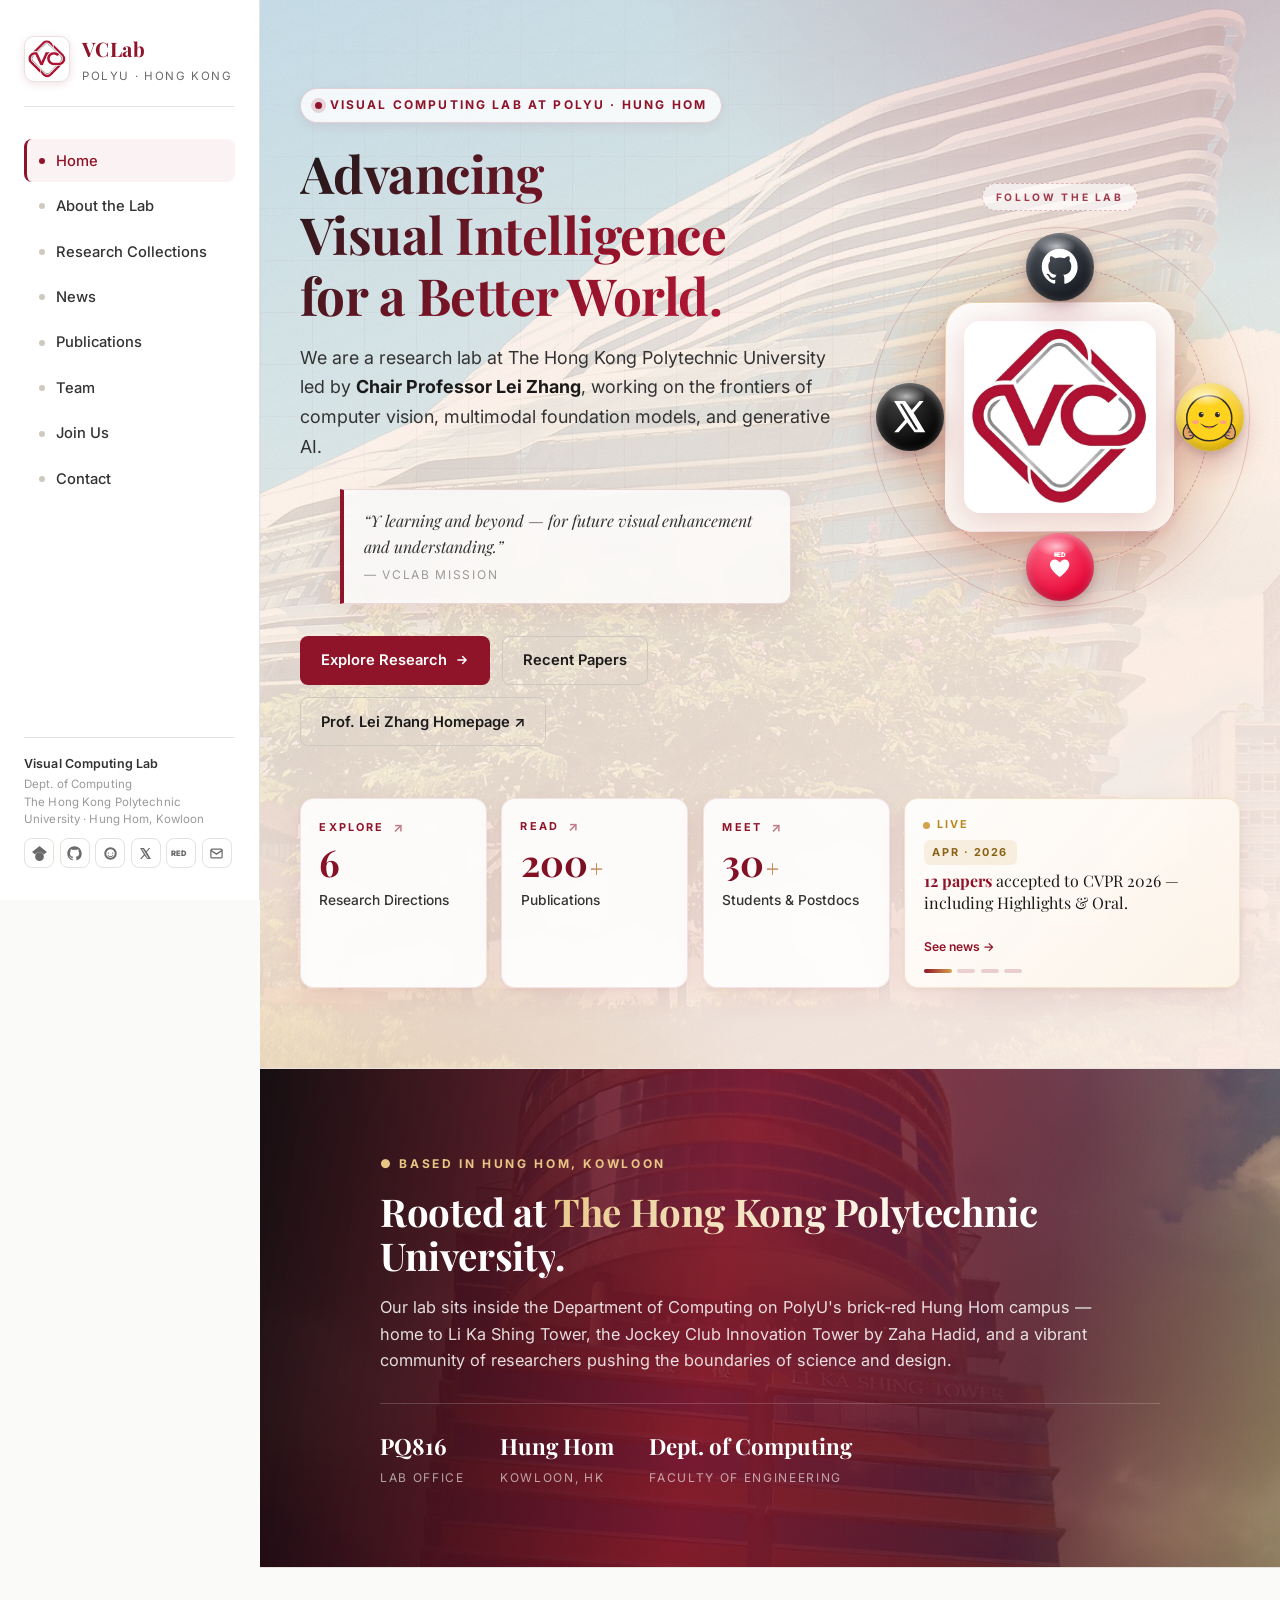
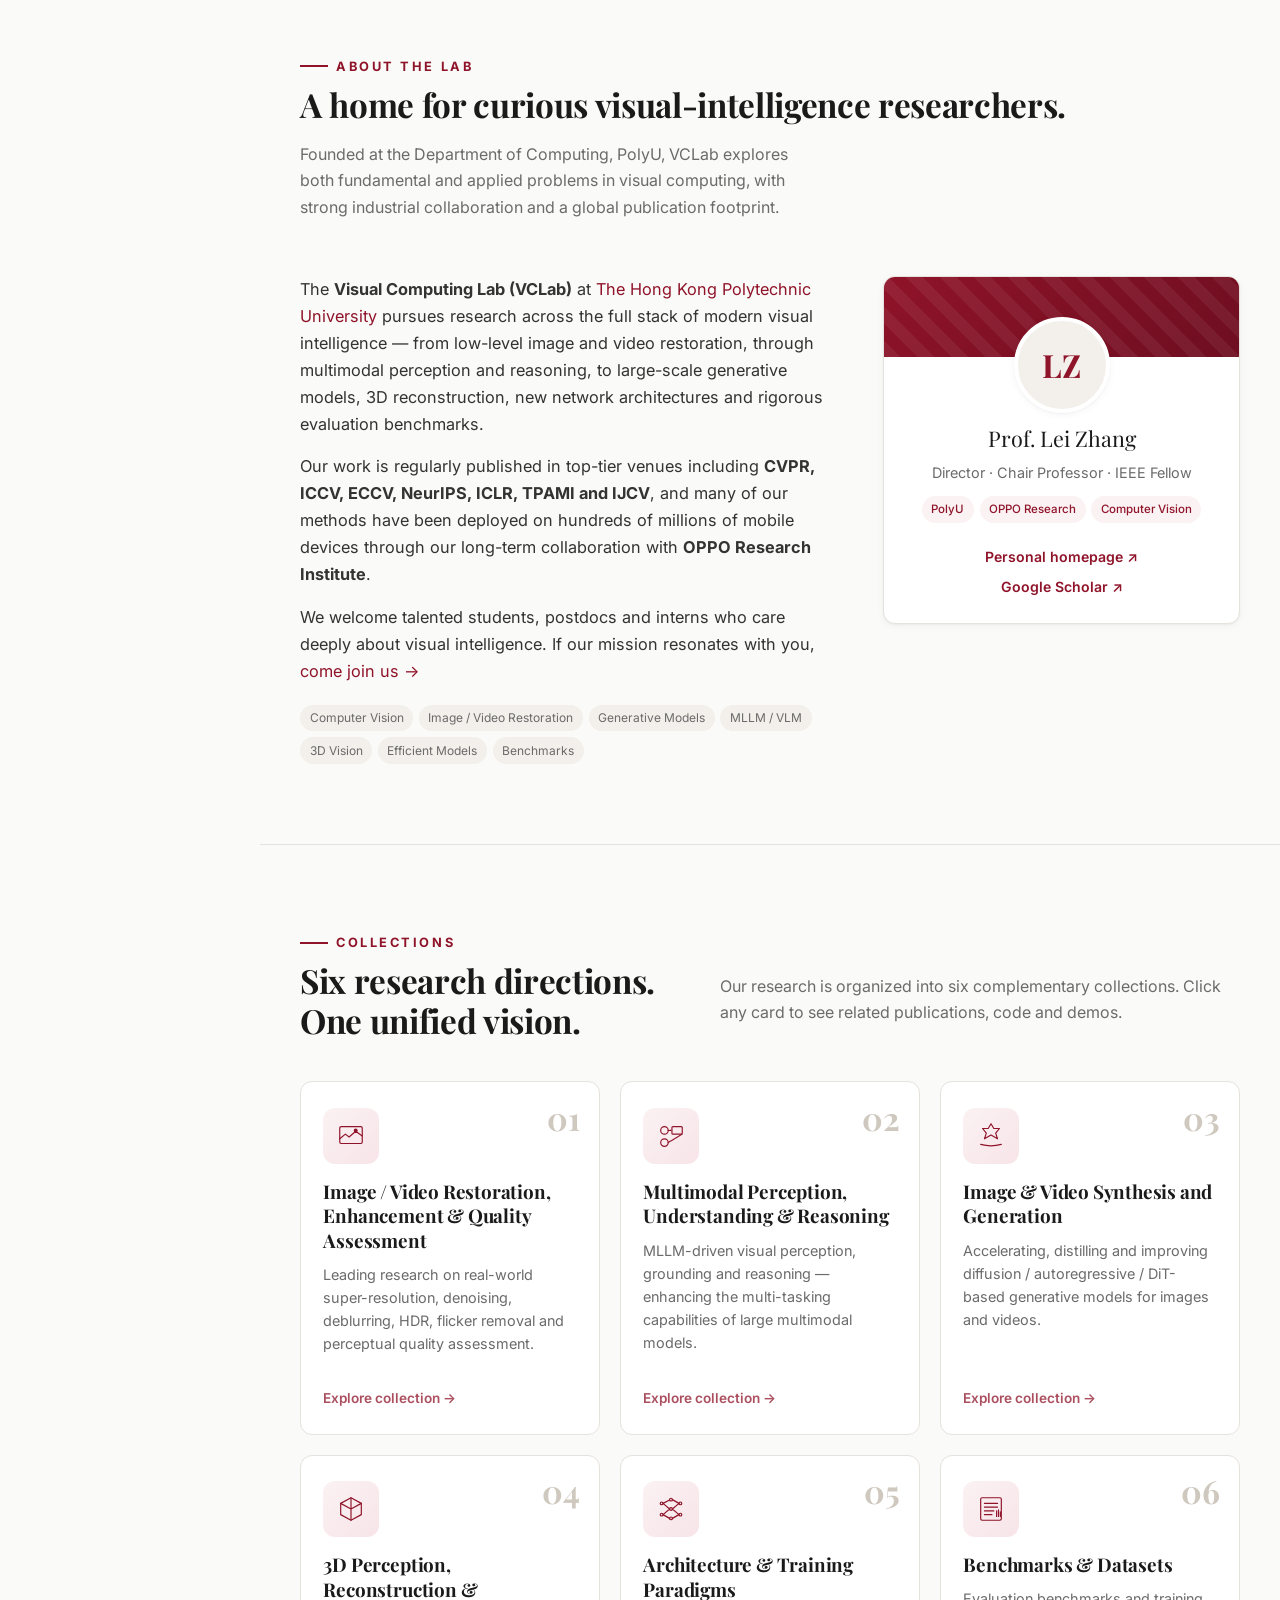
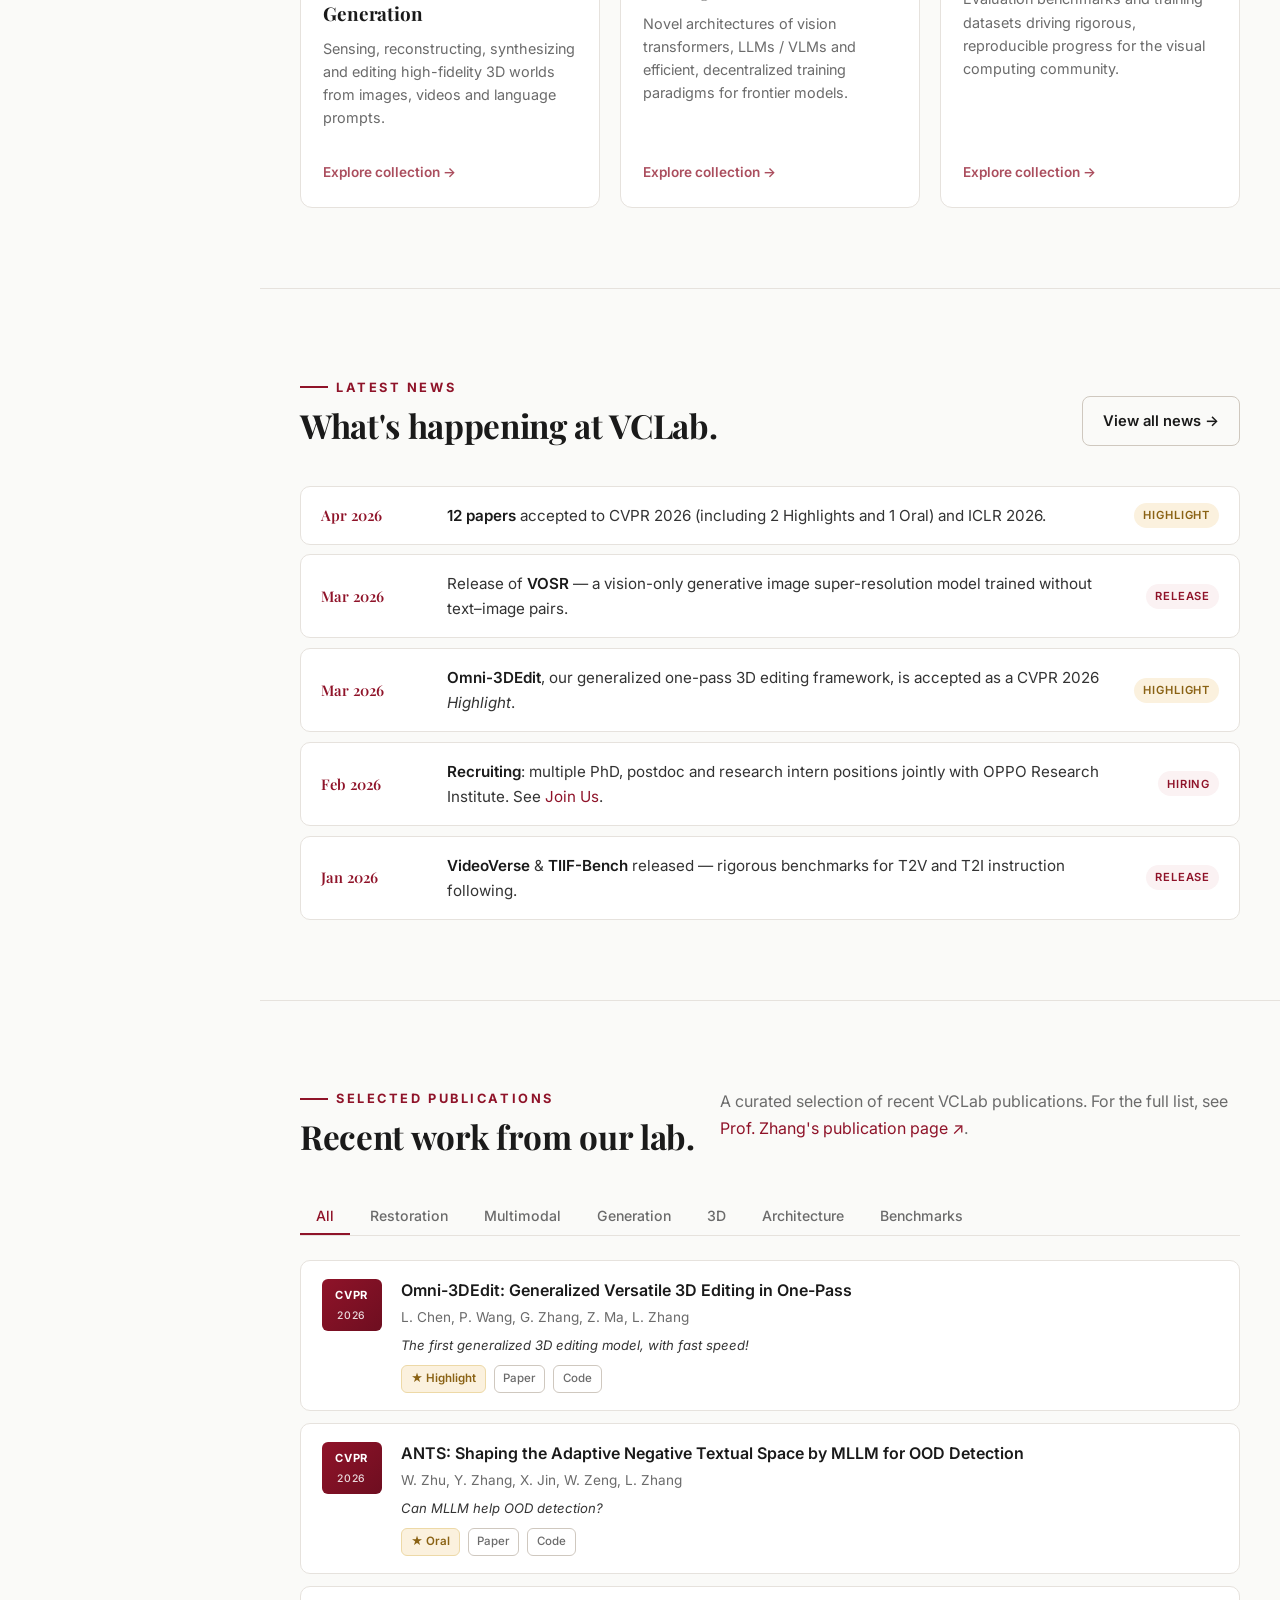
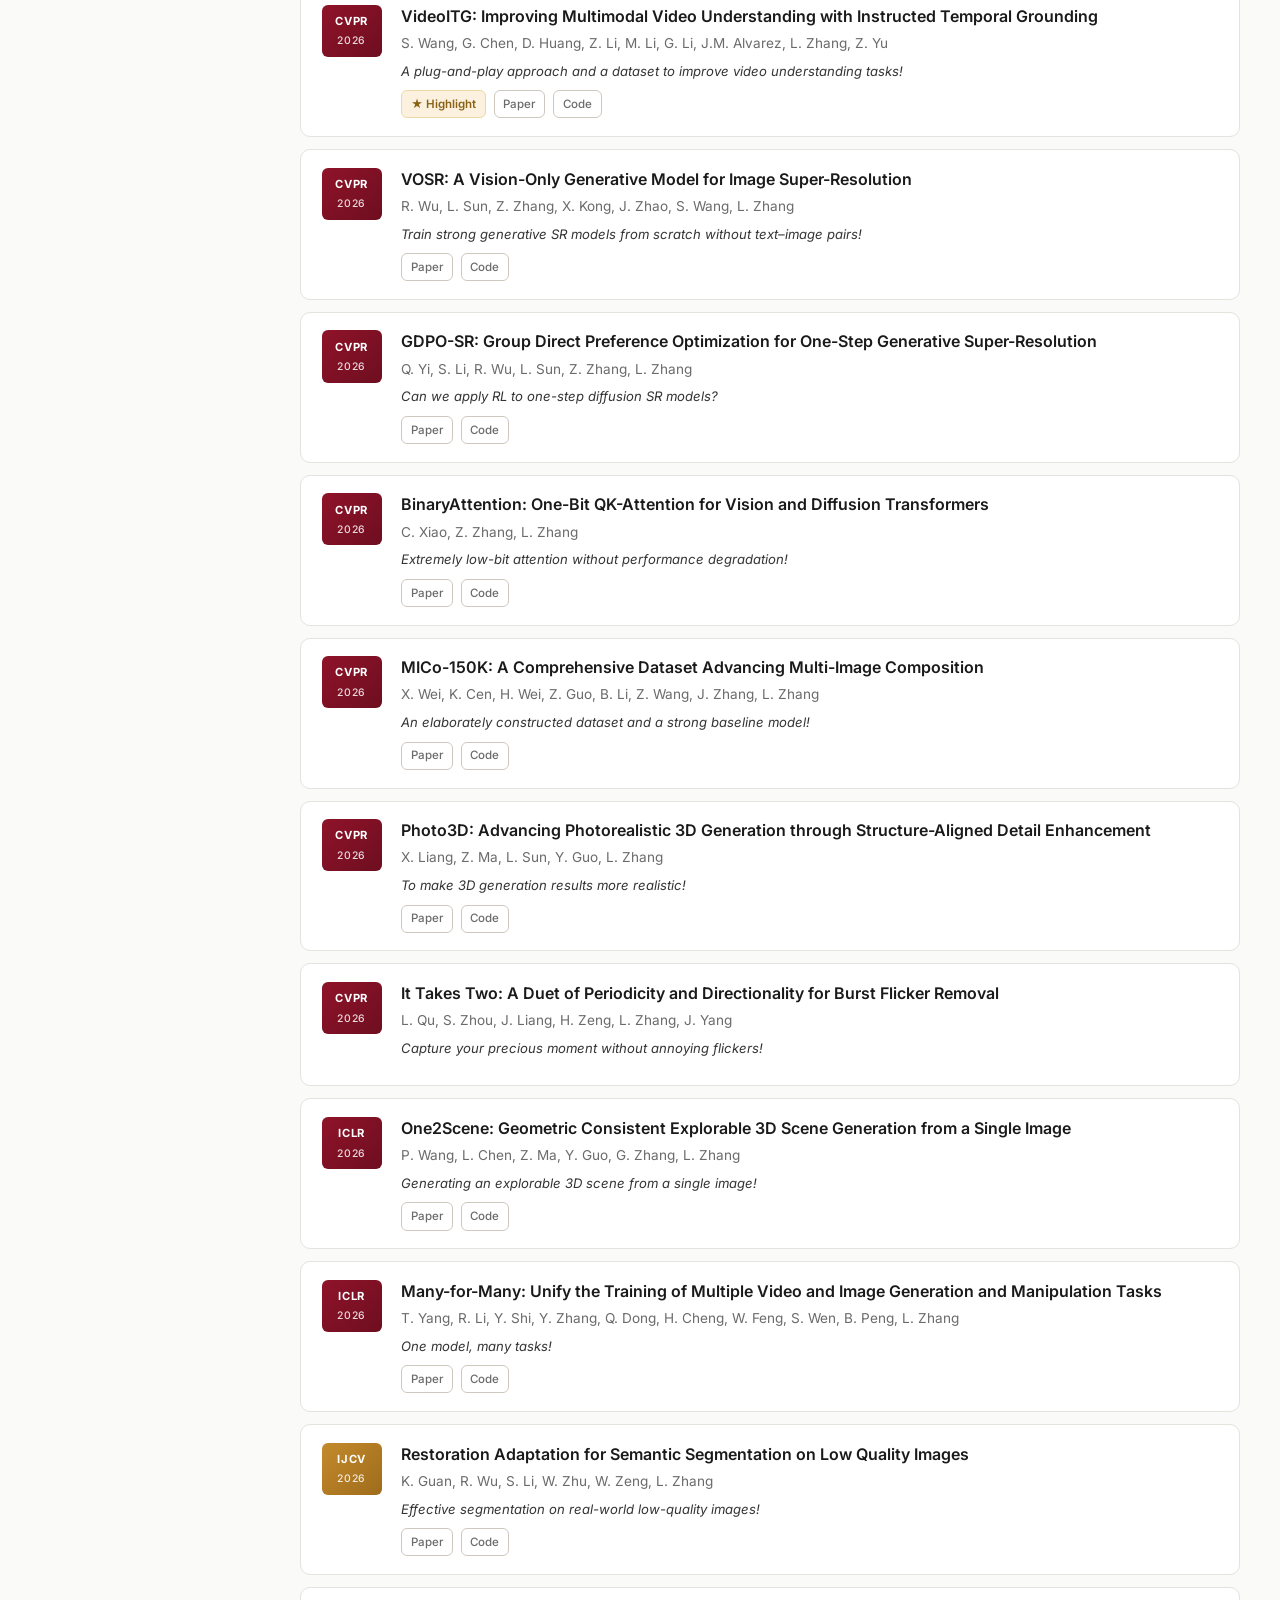
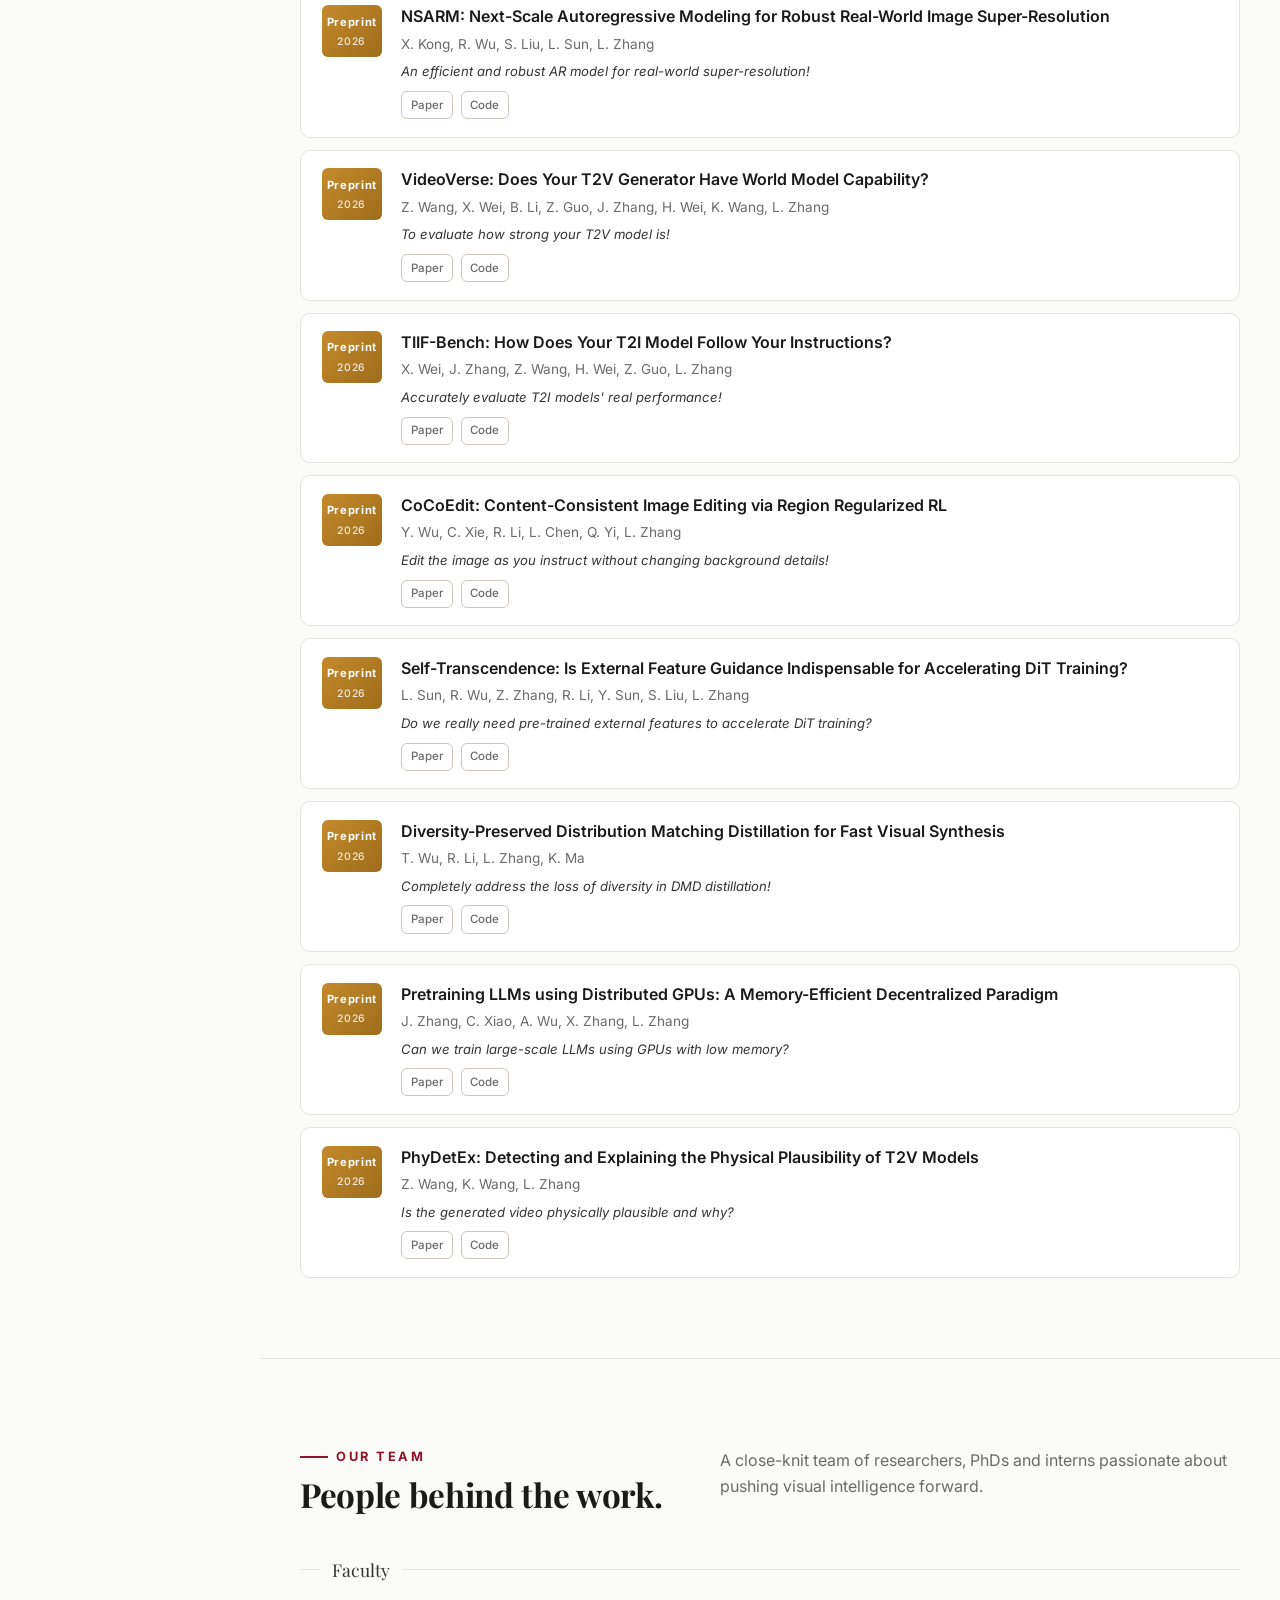
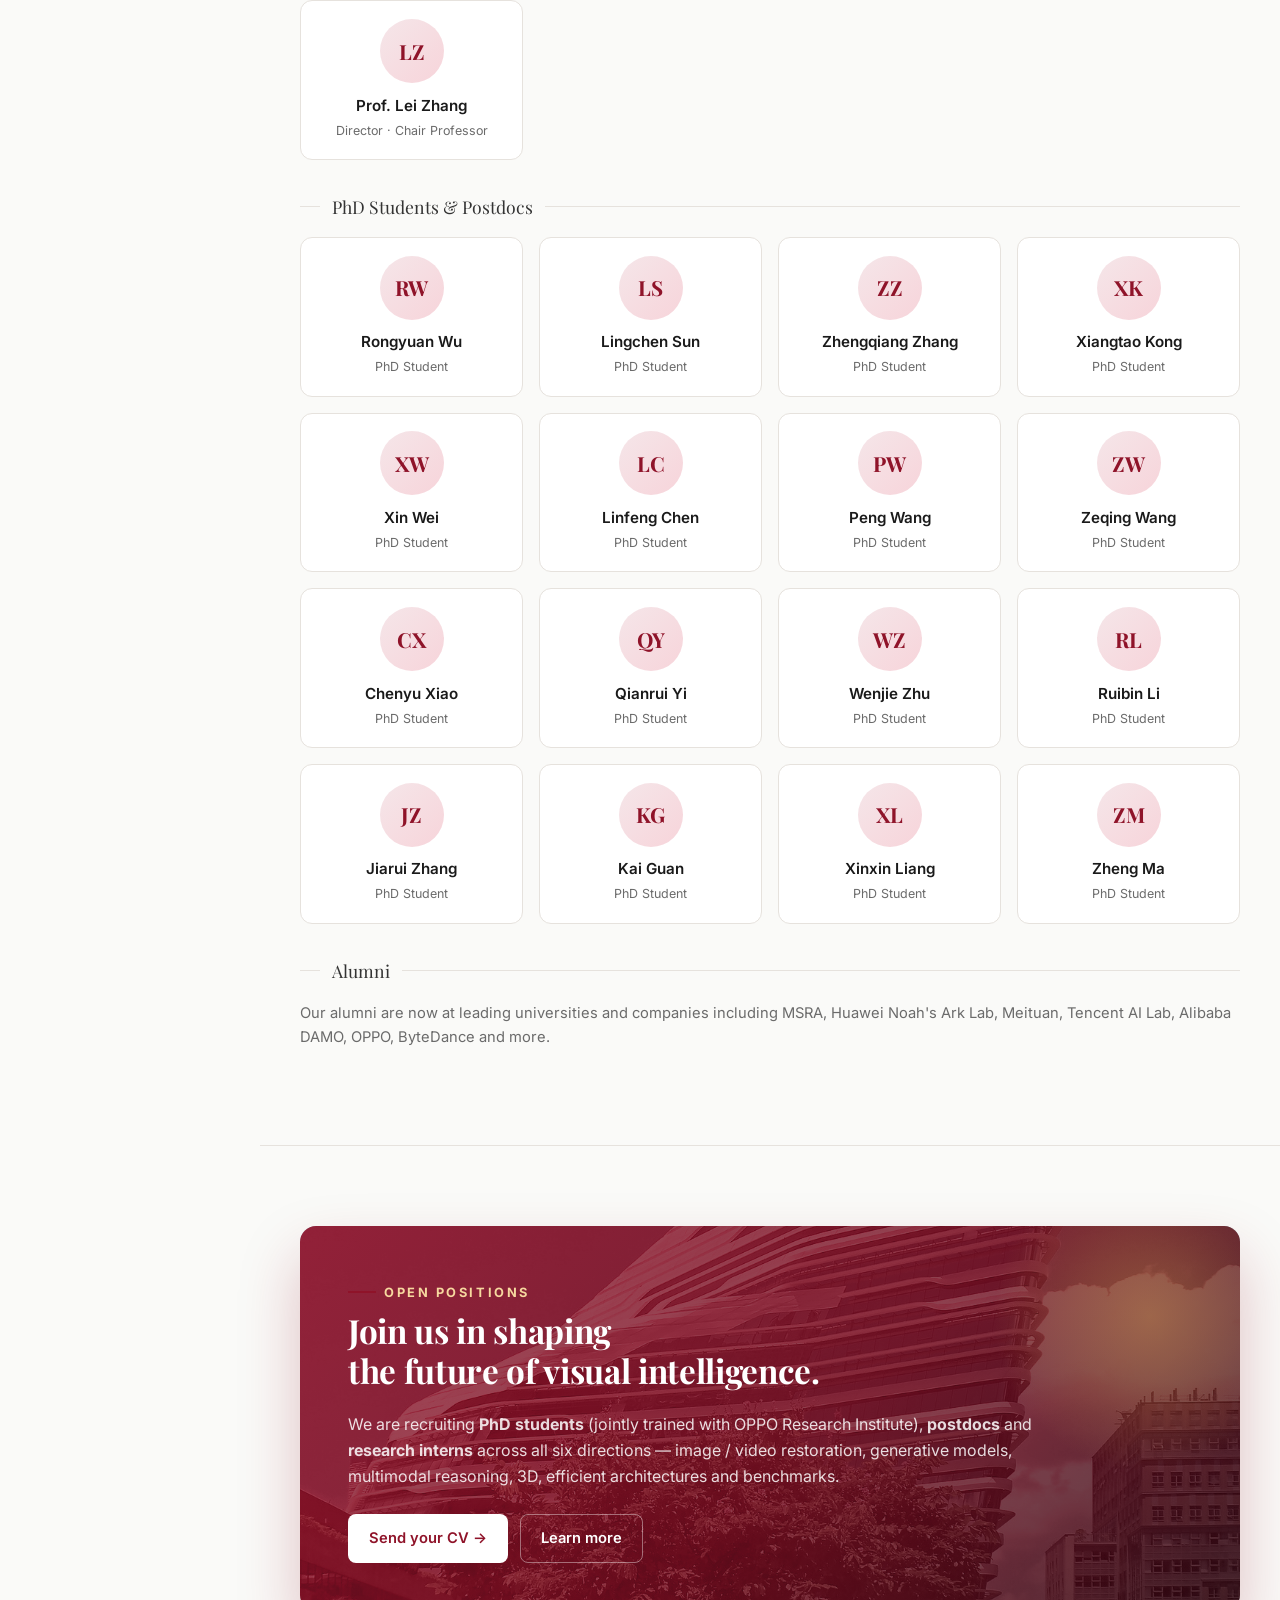
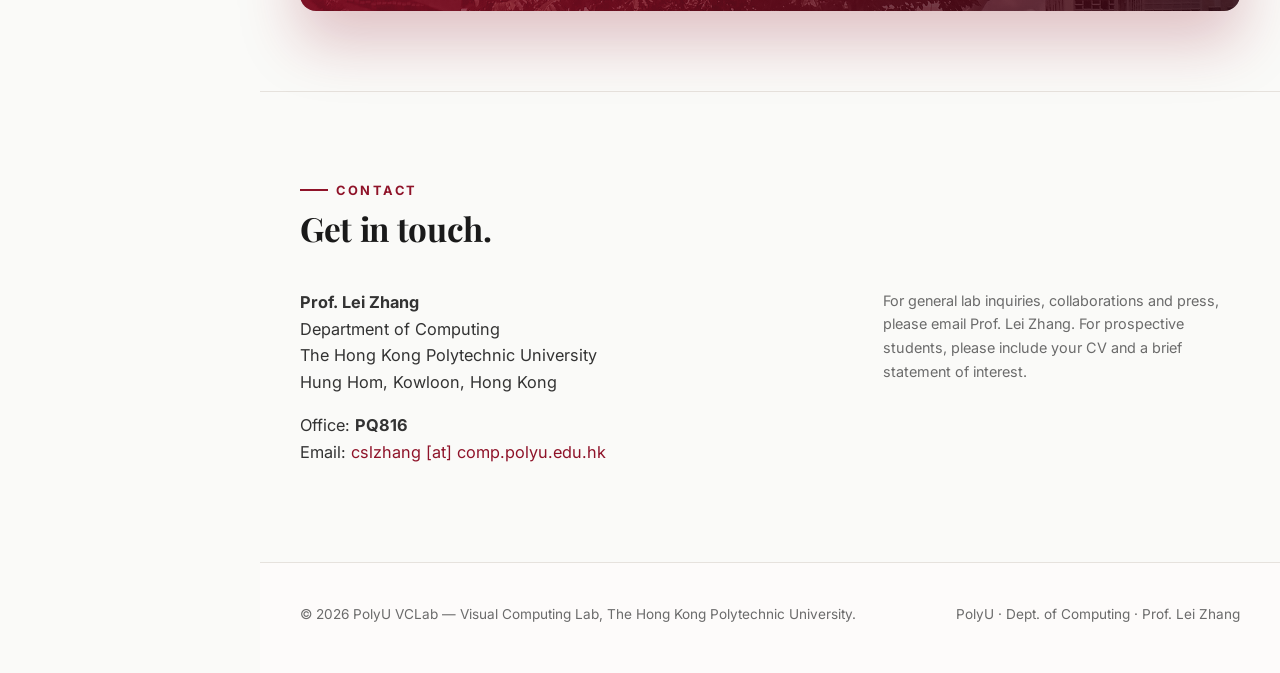
==== commit 8c4e29ba: "Turn social chips into orbiting planets; wire real accounts - The four social nodes around the VC lo" ====
--- a/index.html
+++ b/index.html
@@ -51,13 +51,13 @@
         <a href="https://github.com/PolyU-VCLab" title="GitHub — PolyU-VCLab" target="_blank" rel="noopener">
           <svg width="15" height="15" viewBox="0 0 24 24" fill="currentColor"><path d="M12 .5C5.65.5.5 5.65.5 12a11.5 11.5 0 007.86 10.94c.58.1.79-.25.79-.56v-2.04c-3.2.69-3.87-1.37-3.87-1.37-.53-1.33-1.29-1.69-1.29-1.69-1.05-.72.08-.7.08-.7 1.16.08 1.77 1.19 1.77 1.19 1.03 1.77 2.71 1.26 3.37.96.1-.75.4-1.26.73-1.55-2.55-.29-5.24-1.28-5.24-5.7 0-1.26.45-2.29 1.19-3.1-.12-.29-.52-1.47.11-3.06 0 0 .97-.31 3.18 1.18a11 11 0 015.78 0c2.21-1.49 3.18-1.18 3.18-1.18.63 1.59.23 2.77.11 3.06.74.81 1.19 1.84 1.19 3.1 0 4.43-2.69 5.41-5.25 5.69.41.35.78 1.05.78 2.12v3.14c0 .31.21.67.8.56A11.5 11.5 0 0023.5 12C23.5 5.65 18.35.5 12 .5z"/></svg>
         </a>
-        <a href="https://huggingface.co/PolyU-VCLab" title="Hugging Face — PolyU-VCLab" target="_blank" rel="noopener">
+        <a href="https://huggingface.co/VCLab-PolyU" title="Hugging Face — VCLab-PolyU" target="_blank" rel="noopener">
           <svg width="15" height="15" viewBox="0 0 24 24" fill="currentColor"><path d="M12 2a10 10 0 100 20 10 10 0 000-20zm0 3.2a6.8 6.8 0 11-.001 13.601A6.8 6.8 0 0112 5.2zM8.6 10.2a1.1 1.1 0 100 2.2 1.1 1.1 0 000-2.2zm6.8 0a1.1 1.1 0 100 2.2 1.1 1.1 0 000-2.2zM8.2 14.4a.7.7 0 00-.56 1.12C8.62 16.84 10.18 17.6 12 17.6s3.38-.76 4.36-2.08a.7.7 0 10-1.12-.84c-.72.96-1.88 1.52-3.24 1.52s-2.52-.56-3.24-1.52a.7.7 0 00-.56-.28z"/></svg>
         </a>
-        <a href="https://x.com/" title="X (Twitter)" target="_blank" rel="noopener">
+        <a href="https://x.com/HKPU_VC_Lab" title="X — HKPU_VC_Lab" target="_blank" rel="noopener">
           <svg width="13" height="13" viewBox="0 0 24 24" fill="currentColor"><path d="M18.244 2H21l-6.52 7.45L22 22h-6.84l-4.77-6.24L4.8 22H2.04l6.98-7.98L2 2h7.02l4.31 5.71L18.244 2zm-2.4 18.2h1.54L7.23 3.72H5.59l10.254 16.48z"/></svg>
         </a>
-        <a href="https://www.xiaohongshu.com/" title="小红书 / RED" target="_blank" rel="noopener" class="sidebar__socials-red">
+        <a href="https://xhslink.com/m/7EbXvH5mcAX" title="小红书 — HKPU VC Lab" target="_blank" rel="noopener" class="sidebar__socials-red">
           <svg width="20" height="13" viewBox="0 0 40 20" fill="currentColor">
             <text x="0" y="15" font-family="'Inter', sans-serif" font-weight="900" font-size="15" letter-spacing="-0.5">RED</text>
           </svg>
@@ -112,26 +112,64 @@
                 <img src="assets/images/vclab-logo.jpg" alt="VCLab — Visual Computing Lab" />
               </div>
 
-              <!-- Social chips floating on the orbit -->
-              <a class="hero__chip hero__chip--top"
-                 href="https://github.com/PolyU-VCLab" target="_blank" rel="noopener" title="GitHub — PolyU-VCLab">
-                <svg viewBox="0 0 24 24" fill="currentColor" aria-hidden="true"><path d="M12 .5C5.65.5.5 5.65.5 12a11.5 11.5 0 007.86 10.94c.58.1.79-.25.79-.56v-2.04c-3.2.69-3.87-1.37-3.87-1.37-.53-1.33-1.29-1.69-1.29-1.69-1.05-.72.08-.7.08-.7 1.16.08 1.77 1.19 1.77 1.19 1.03 1.77 2.71 1.26 3.37.96.1-.75.4-1.26.73-1.55-2.55-.29-5.24-1.28-5.24-5.7 0-1.26.45-2.29 1.19-3.1-.12-.29-.52-1.47.11-3.06 0 0 .97-.31 3.18 1.18a11 11 0 015.78 0c2.21-1.49 3.18-1.18 3.18-1.18.63 1.59.23 2.77.11 3.06.74.81 1.19 1.84 1.19 3.1 0 4.43-2.69 5.41-5.25 5.69.41.35.78 1.05.78 2.12v3.14c0 .31.21.67.8.56A11.5 11.5 0 0023.5 12C23.5 5.65 18.35.5 12 .5z"/></svg>
-                <span>GitHub</span>
-              </a>
-              <a class="hero__chip hero__chip--right"
-                 href="https://huggingface.co/PolyU-VCLab" target="_blank" rel="noopener" title="Hugging Face — PolyU-VCLab">
-                <svg viewBox="0 0 32 32" fill="none" aria-hidden="true"><circle cx="16" cy="16" r="13" fill="#FFD21E"/><circle cx="11" cy="14.5" r="1.6" fill="#2D2D2D"/><circle cx="21" cy="14.5" r="1.6" fill="#2D2D2D"/><path d="M10.5 19.5c1.4 1.6 3.2 2.5 5.5 2.5s4.1-.9 5.5-2.5" stroke="#2D2D2D" stroke-width="1.8" stroke-linecap="round" fill="none"/><circle cx="7" cy="18" r="1.3" fill="#FF8A3D" opacity=".85"/><circle cx="25" cy="18" r="1.3" fill="#FF8A3D" opacity=".85"/></svg>
-                <span>Hugging&nbsp;Face</span>
-              </a>
-              <a class="hero__chip hero__chip--bottom"
-                 href="https://www.xiaohongshu.com/" target="_blank" rel="noopener" title="小红书 / RED — PolyU VCLab">
-                <svg viewBox="0 0 28 28" aria-hidden="true"><rect x="0" y="0" width="28" height="28" rx="6" fill="#FF2442"/><text x="14" y="19" text-anchor="middle" font-family="'Inter', sans-serif" font-weight="900" font-size="11" fill="#fff" letter-spacing="-0.3">RED</text></svg>
-                <span>小红书</span>
-              </a>
-              <a class="hero__chip hero__chip--left"
-                 href="https://x.com/" target="_blank" rel="noopener" title="X (Twitter) — PolyU VCLab">
-                <svg viewBox="0 0 24 24" fill="currentColor" aria-hidden="true"><path d="M18.244 2H21l-6.52 7.45L22 22h-6.84l-4.77-6.24L4.8 22H2.04l6.98-7.98L2 2h7.02l4.31 5.71L18.244 2zm-2.4 18.2h1.54L7.23 3.72H5.59l10.254 16.48z"/></svg>
-                <span>X · Twitter</span>
+              <!-- Social planets orbiting the VC logo -->
+              <a class="hero__planet hero__planet--top hero__planet--github"
+                 href="https://github.com/PolyU-VCLab" target="_blank" rel="noopener" aria-label="GitHub — PolyU-VCLab">
+                <span class="hero__planet-face">
+                  <svg viewBox="0 0 24 24" fill="#fff" aria-hidden="true"><path d="M12 .5C5.65.5.5 5.65.5 12a11.5 11.5 0 007.86 10.94c.58.1.79-.25.79-.56v-2.04c-3.2.69-3.87-1.37-3.87-1.37-.53-1.33-1.29-1.69-1.29-1.69-1.05-.72.08-.7.08-.7 1.16.08 1.77 1.19 1.77 1.19 1.03 1.77 2.71 1.26 3.37.96.1-.75.4-1.26.73-1.55-2.55-.29-5.24-1.28-5.24-5.7 0-1.26.45-2.29 1.19-3.1-.12-.29-.52-1.47.11-3.06 0 0 .97-.31 3.18 1.18a11 11 0 015.78 0c2.21-1.49 3.18-1.18 3.18-1.18.63 1.59.23 2.77.11 3.06.74.81 1.19 1.84 1.19 3.1 0 4.43-2.69 5.41-5.25 5.69.41.35.78 1.05.78 2.12v3.14c0 .31.21.67.8.56A11.5 11.5 0 0023.5 12C23.5 5.65 18.35.5 12 .5z"/></svg>
+                </span>
+                <span class="hero__planet-label">GitHub</span>
+              </a>
+
+              <a class="hero__planet hero__planet--right hero__planet--hf"
+                 href="https://huggingface.co/VCLab-PolyU" target="_blank" rel="noopener" aria-label="Hugging Face — VCLab-PolyU">
+                <span class="hero__planet-face">
+                  <!-- Official-style 🤗 face emoji -->
+                  <svg viewBox="0 0 100 100" aria-hidden="true">
+                    <!-- Hands (hugging gesture) -->
+                    <g fill="#E3A26A" stroke="#2D2D2D" stroke-width="2" stroke-linejoin="round">
+                      <path d="M12 62 Q6 72 10 80 Q14 85 22 82 L30 73 Q26 64 20 60 Q14 58 12 62 Z"/>
+                      <path d="M88 62 Q94 72 90 80 Q86 85 78 82 L70 73 Q74 64 80 60 Q86 58 88 62 Z"/>
+                      <!-- Finger hints -->
+                      <path d="M14 66 L22 66 M16 72 L24 72 M18 78 L26 76" stroke-width="1.2" fill="none"/>
+                      <path d="M86 66 L78 66 M84 72 L76 72 M82 78 L74 76" stroke-width="1.2" fill="none"/>
+                    </g>
+                    <!-- Yellow face -->
+                    <circle cx="50" cy="50" r="36" fill="#FFD21E" stroke="#2D2D2D" stroke-width="2.5"/>
+                    <!-- Eyes -->
+                    <ellipse cx="37" cy="44" rx="3.8" ry="4.2" fill="#2D2D2D"/>
+                    <ellipse cx="63" cy="44" rx="3.8" ry="4.2" fill="#2D2D2D"/>
+                    <circle cx="38.6" cy="42.4" r="1.2" fill="#fff"/>
+                    <circle cx="64.6" cy="42.4" r="1.2" fill="#fff"/>
+                    <!-- Blush -->
+                    <ellipse cx="28" cy="56" rx="5.5" ry="3" fill="#FF8FA3" opacity=".75"/>
+                    <ellipse cx="72" cy="56" rx="5.5" ry="3" fill="#FF8FA3" opacity=".75"/>
+                    <!-- Smiling open mouth + tongue -->
+                    <path d="M35 58 Q50 74 65 58 Q50 68 35 58 Z" fill="#2D2D2D"/>
+                    <path d="M43 63 Q50 69 57 63 Q50 66 43 63 Z" fill="#FF6B7A"/>
+                  </svg>
+                </span>
+                <span class="hero__planet-label">Hugging&nbsp;Face</span>
+              </a>
+
+              <a class="hero__planet hero__planet--bottom hero__planet--red"
+                 href="https://xhslink.com/m/7EbXvH5mcAX" target="_blank" rel="noopener" aria-label="小红书 — HKPU VC Lab">
+                <span class="hero__planet-face">
+                  <svg viewBox="0 0 64 64" aria-hidden="true">
+                    <!-- Simple heart mark -->
+                    <path d="M32 50 C16 38 12 28 18 22 C22 18 28 19 32 25 C36 19 42 18 46 22 C52 28 48 38 32 50 Z" fill="#fff"/>
+                    <text x="32" y="16" text-anchor="middle" font-family="'Inter', sans-serif" font-weight="900" font-size="11" fill="#fff" letter-spacing="-0.4">RED</text>
+                  </svg>
+                </span>
+                <span class="hero__planet-label">小红书 · HKPU VC Lab</span>
+              </a>
+
+              <a class="hero__planet hero__planet--left hero__planet--x"
+                 href="https://x.com/HKPU_VC_Lab" target="_blank" rel="noopener" aria-label="X — HKPU_VC_Lab">
+                <span class="hero__planet-face">
+                  <svg viewBox="0 0 24 24" fill="#fff" aria-hidden="true"><path d="M18.244 2H21l-6.52 7.45L22 22h-6.84l-4.77-6.24L4.8 22H2.04l6.98-7.98L2 2h7.02l4.31 5.71L18.244 2zm-2.4 18.2h1.54L7.23 3.72H5.59l10.254 16.48z"/></svg>
+                </span>
+                <span class="hero__planet-label">X · Twitter</span>
               </a>
 
               <span class="hero__chip-hint">Follow&nbsp;the&nbsp;lab</span>
--- a/assets/css/style.css
+++ b/assets/css/style.css
@@ -297,69 +297,100 @@
 
 @keyframes spin { to { transform: rotate(360deg); } }
 
-/* ============ Social chips floating on the orbit ============ */
-.hero__chip {
+/* ============ Social planets orbiting the logo ============ */
+.hero__planet {
   position: absolute;
   top: 50%; left: 50%;
   transform: translate(-50%, -50%);
-  display: inline-flex; align-items: center; gap: .45rem;
-  padding: .4rem .85rem .4rem .4rem;
-  background: rgba(255,255,255,.96);
-  border: 1px solid rgba(143,19,41,.14);
-  border-radius: 999px;
-  color: var(--ink);
-  font-size: .74rem; font-weight: 600; letter-spacing: .01em;
+  width: 68px; height: 68px;
+  display: block;
   text-decoration: none;
-  white-space: nowrap;
-  box-shadow: 0 8px 20px rgba(143,19,41,.12), 0 2px 4px rgba(143,19,41,.06);
-  backdrop-filter: blur(8px); -webkit-backdrop-filter: blur(8px);
-  transition: translate .35s cubic-bezier(.2,.8,.2,1), box-shadow .3s ease, border-color .3s ease, color .3s ease, background .3s ease;
   z-index: 3;
-  animation: chipFloat 6s ease-in-out infinite;
-}
-.hero__chip svg {
-  width: 24px; height: 24px;
+  animation: planetFloat 6s ease-in-out infinite;
+  transition: transform .45s cubic-bezier(.2,.8,.2,1), filter .3s ease;
+}
+.hero__planet-face {
+  display: block;
+  position: relative;
+  width: 100%; height: 100%;
   border-radius: 50%;
   background: #fff;
-  padding: 3px;
-  box-shadow: inset 0 0 0 1px rgba(143,19,41,.08);
-  flex-shrink: 0;
-}
-.hero__chip:hover {
-  border-color: var(--polyu-red);
+  box-shadow:
+    0 14px 28px rgba(143,19,41,.22),
+    0 4px 8px rgba(0,0,0,.15),
+    inset 0 3px 10px rgba(255,255,255,.45),
+    inset 0 -4px 10px rgba(0,0,0,.22);
+  overflow: hidden;
+}
+.hero__planet-face::before {
+  content: "";
+  position: absolute;
+  top: 6%; left: 18%; right: 28%; height: 28%;
+  background: radial-gradient(ellipse at center, rgba(255,255,255,.65), transparent 75%);
+  border-radius: 50%;
+  pointer-events: none;
+  z-index: 2;
+}
+.hero__planet svg {
+  position: absolute; inset: 0; margin: auto;
+  width: 55%; height: 55%;
+  z-index: 1;
+}
+.hero__planet-label {
+  position: absolute;
+  top: calc(100% + 9px);
+  left: 50%;
+  font-size: .7rem; font-weight: 700; letter-spacing: .04em;
   color: var(--polyu-red);
-  background: #fff;
-  box-shadow: 0 14px 30px rgba(143,19,41,.22), 0 3px 6px rgba(143,19,41,.1);
-  translate: 0 -4px;
-}
-
-/* Subtle idle float */
-@keyframes chipFloat {
+  padding: .28rem .65rem;
+  background: rgba(255,255,255,.96);
+  border: 1px solid rgba(143,19,41,.18);
+  border-radius: 999px;
+  white-space: nowrap;
+  opacity: 0;
+  pointer-events: none;
+  box-shadow: 0 6px 14px rgba(143,19,41,.16);
+  transition: opacity .3s ease, translate .3s cubic-bezier(.2,.8,.2,1);
+  translate: -50% -4px;
+}
+.hero__planet:hover {
+  transform: translate(-50%, -50%) scale(1.12);
+  filter: drop-shadow(0 10px 22px rgba(143,19,41,.32));
+}
+.hero__planet:hover .hero__planet-label {
+  opacity: 1;
+  translate: -50% 0;
+}
+
+@keyframes planetFloat {
   0%, 100% { translate: 0 0; }
-  50%      { translate: 0 -5px; }
-}
-
-/* Brand accents per platform */
-.hero__chip--top svg { color: #24292F; }                          /* GitHub dark */
-.hero__chip--right svg { background: #FFF8E1; padding: 2px; }     /* HF yellow bg */
-.hero__chip--bottom svg { background: transparent; padding: 0; }  /* RED already painted */
-.hero__chip--left svg { color: #000; }                            /* X black */
-
-/* Positioning — on the 4 cardinal points of the orbit (radius ~150px) */
-.hero__chip--top    { margin-top:  -150px; animation-delay: 0s;   }
-.hero__chip--right  { margin-left:  150px; animation-delay: 1.3s; }
-.hero__chip--bottom { margin-top:   150px; animation-delay: 2.6s; }
-.hero__chip--left   { margin-left: -150px; animation-delay: 3.9s; }
+  50%      { translate: 0 -6px; }
+}
+
+/* Per-planet surface color (radial for planet feel) */
+.hero__planet--github .hero__planet-face { background: radial-gradient(circle at 34% 28%, #4B5058, #181B22 75%); }
+.hero__planet--hf     .hero__planet-face { background: radial-gradient(circle at 34% 28%, #FFE884, #F8C500 78%); }
+.hero__planet--red    .hero__planet-face { background: radial-gradient(circle at 34% 28%, #FF5A7A, #E60033 78%); }
+.hero__planet--x      .hero__planet-face { background: radial-gradient(circle at 34% 28%, #3C3C3C, #000 78%); }
+
+/* HF emoji fills the whole planet surface (no inner icon centering) */
+.hero__planet--hf svg { width: 92%; height: 92%; inset: 4% 0 0 0; }
+
+/* Positioning — 4 cardinal points on the inner orbit (radius ~150px) */
+.hero__planet--top    { margin-top:  -150px; animation-delay: 0s;   }
+.hero__planet--right  { margin-left:  150px; animation-delay: 1.5s; }
+.hero__planet--bottom { margin-top:   150px; animation-delay: 3s;   }
+.hero__planet--left   { margin-left: -150px; animation-delay: 4.5s; }
 
 .hero__chip-hint {
   position: absolute;
   top: 50%; left: 50%;
   transform: translate(-50%, -50%);
-  margin-top: -195px;
+  margin-top: -220px;
   font-size: .64rem; font-weight: 700; letter-spacing: .26em;
   text-transform: uppercase; color: var(--polyu-red);
-  padding: .25rem .75rem;
-  background: rgba(255,255,255,.75);
+  padding: .28rem .8rem;
+  background: rgba(255,255,255,.82);
   border: 1px dashed rgba(143,19,41,.32);
   border-radius: 999px;
   white-space: nowrap;
@@ -768,11 +799,12 @@
   .hero__logo-orbit { width: 260px; height: 260px; }
   .hero__logo-orbit--2 { width: 340px; height: 340px; }
   .hero__logo-glow { width: 320px; height: 320px; }
-  .hero__chip--top    { margin-top:  -130px; }
-  .hero__chip--right  { margin-left:  130px; }
-  .hero__chip--bottom { margin-top:   130px; }
-  .hero__chip--left   { margin-left: -130px; }
-  .hero__chip-hint { margin-top: -170px; }
+  .hero__planet { width: 62px; height: 62px; }
+  .hero__planet--top    { margin-top:  -132px; }
+  .hero__planet--right  { margin-left:  132px; }
+  .hero__planet--bottom { margin-top:   132px; }
+  .hero__planet--left   { margin-left: -132px; }
+  .hero__chip-hint { margin-top: -195px; }
   .hero__highlights { grid-template-columns: repeat(2, 1fr); }
   .hero__highlights .hl--rotator { grid-column: span 2; }
   .collections-grid { grid-template-columns: repeat(2, 1fr); }
@@ -795,12 +827,12 @@
   .hero__logo-orbit { width: 220px; height: 220px; }
   .hero__logo-orbit--2 { width: 290px; height: 290px; }
   .hero__logo-glow { width: 270px; height: 270px; }
-  .hero__chip { font-size: .68rem; padding: .32rem .7rem .32rem .34rem; gap: .35rem; }
-  .hero__chip svg { width: 20px; height: 20px; }
-  .hero__chip--top    { margin-top:  -112px; }
-  .hero__chip--right  { margin-left:  112px; }
-  .hero__chip--bottom { margin-top:   112px; }
-  .hero__chip--left   { margin-left: -112px; }
+  .hero__planet { width: 52px; height: 52px; }
+  .hero__planet-label { font-size: .62rem; padding: .22rem .55rem; }
+  .hero__planet--top    { margin-top:  -114px; }
+  .hero__planet--right  { margin-left:  114px; }
+  .hero__planet--bottom { margin-top:   114px; }
+  .hero__planet--left   { margin-left: -114px; }
   .hero__chip-hint { display: none; }
   .campus-band { padding: 3.5rem 0 !important; }
   .campus-band__meta { gap: 1rem; }
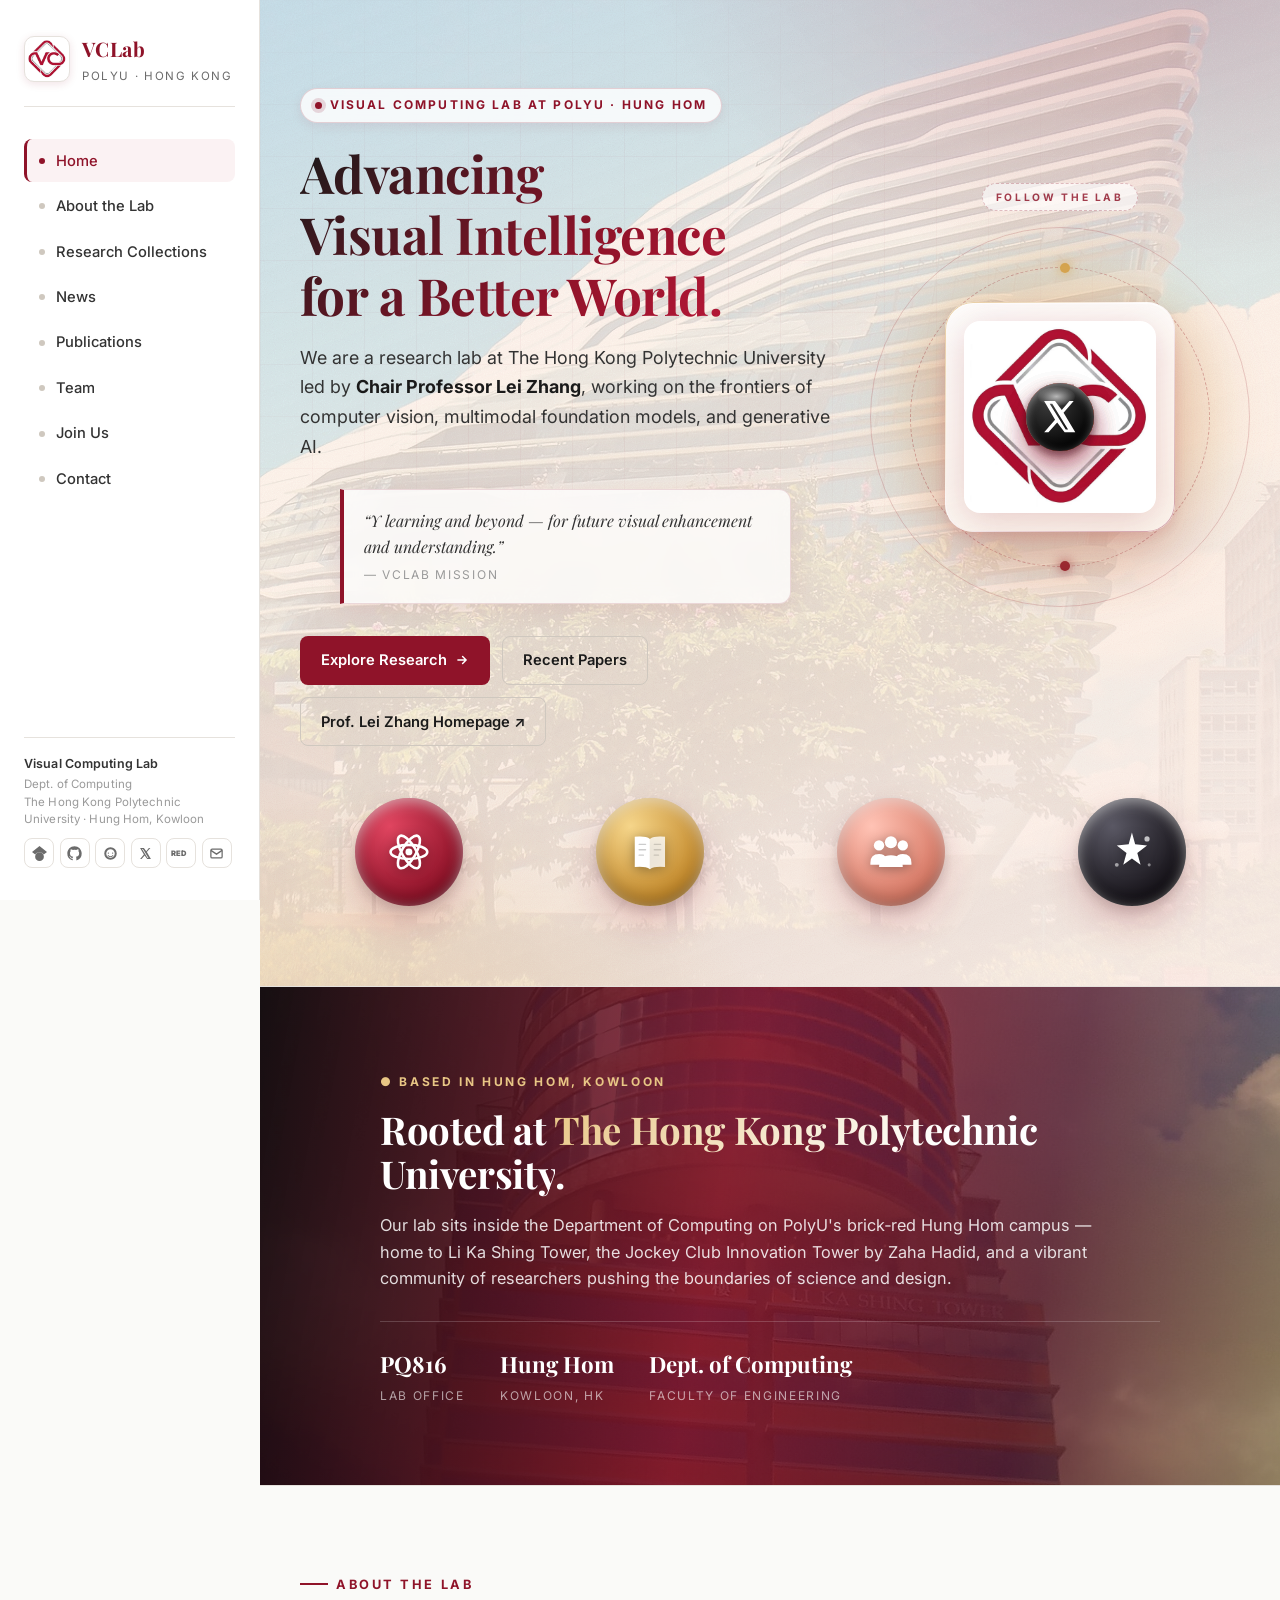
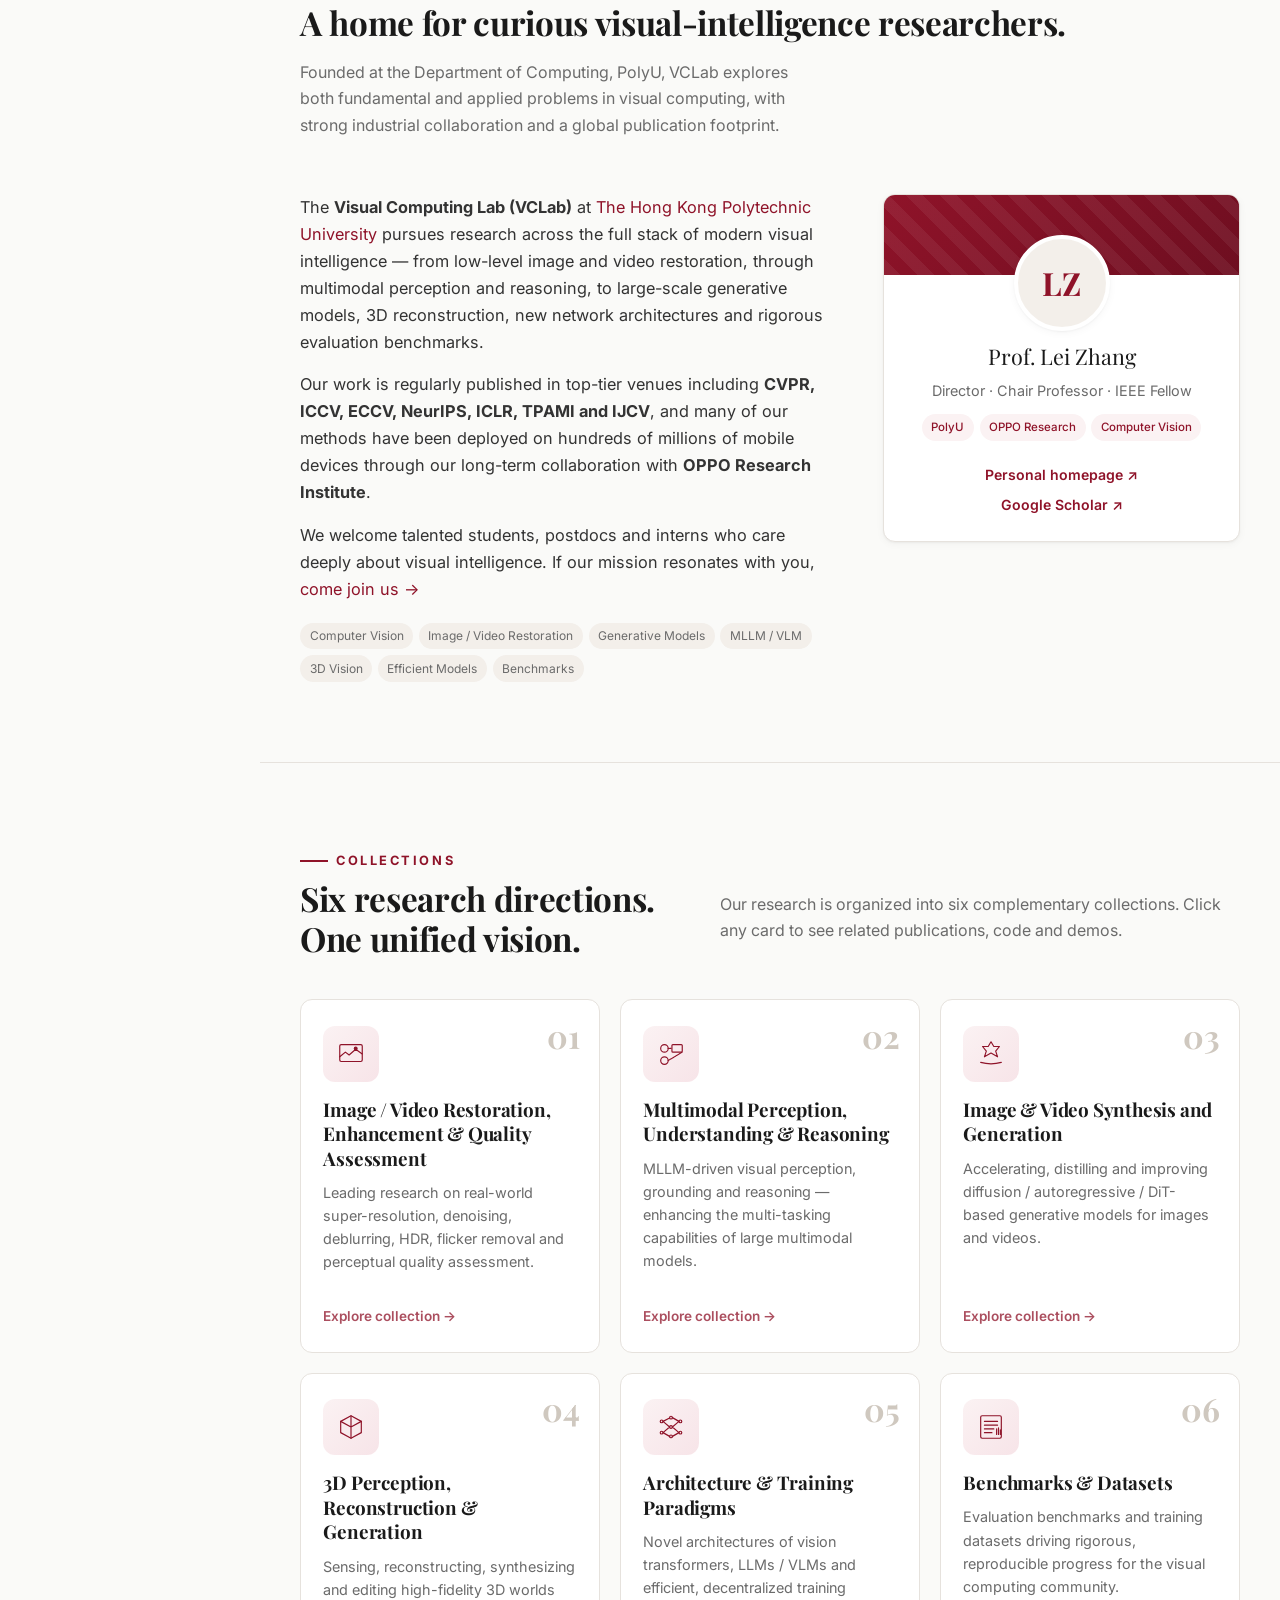
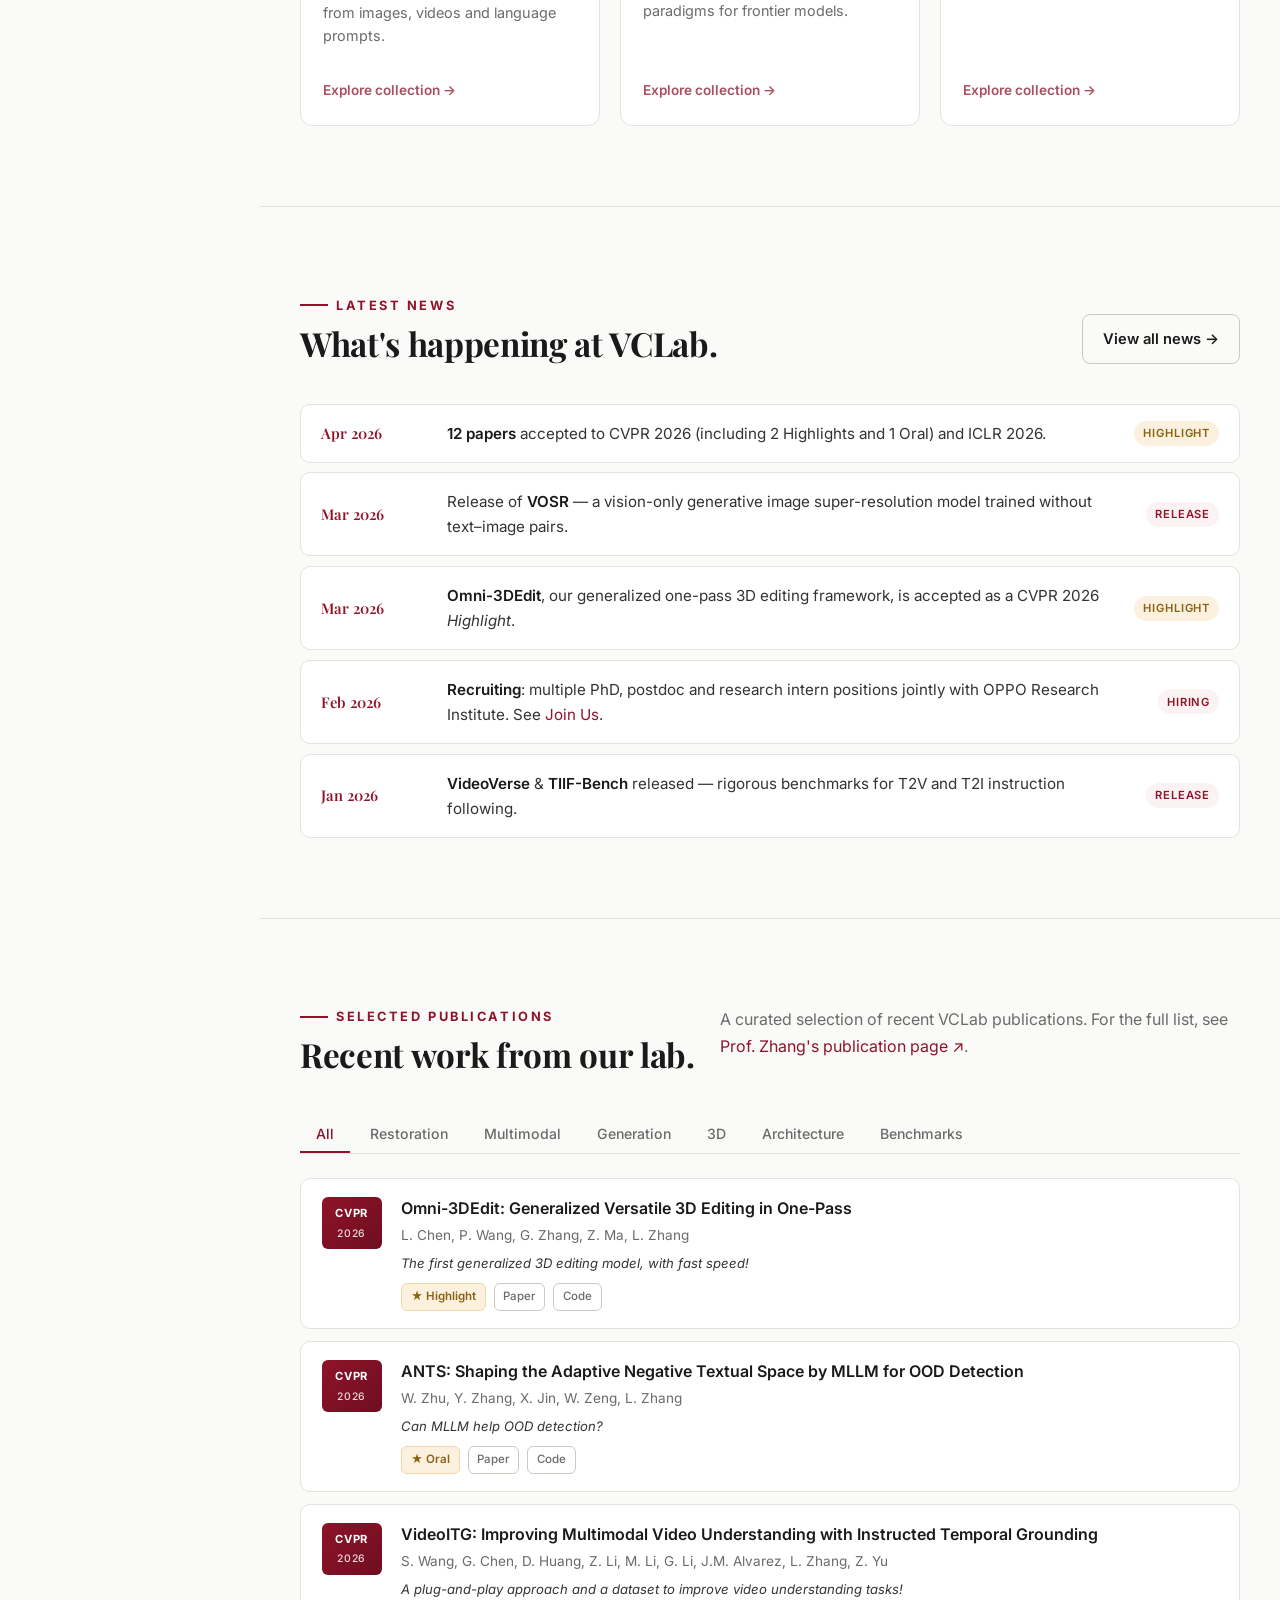
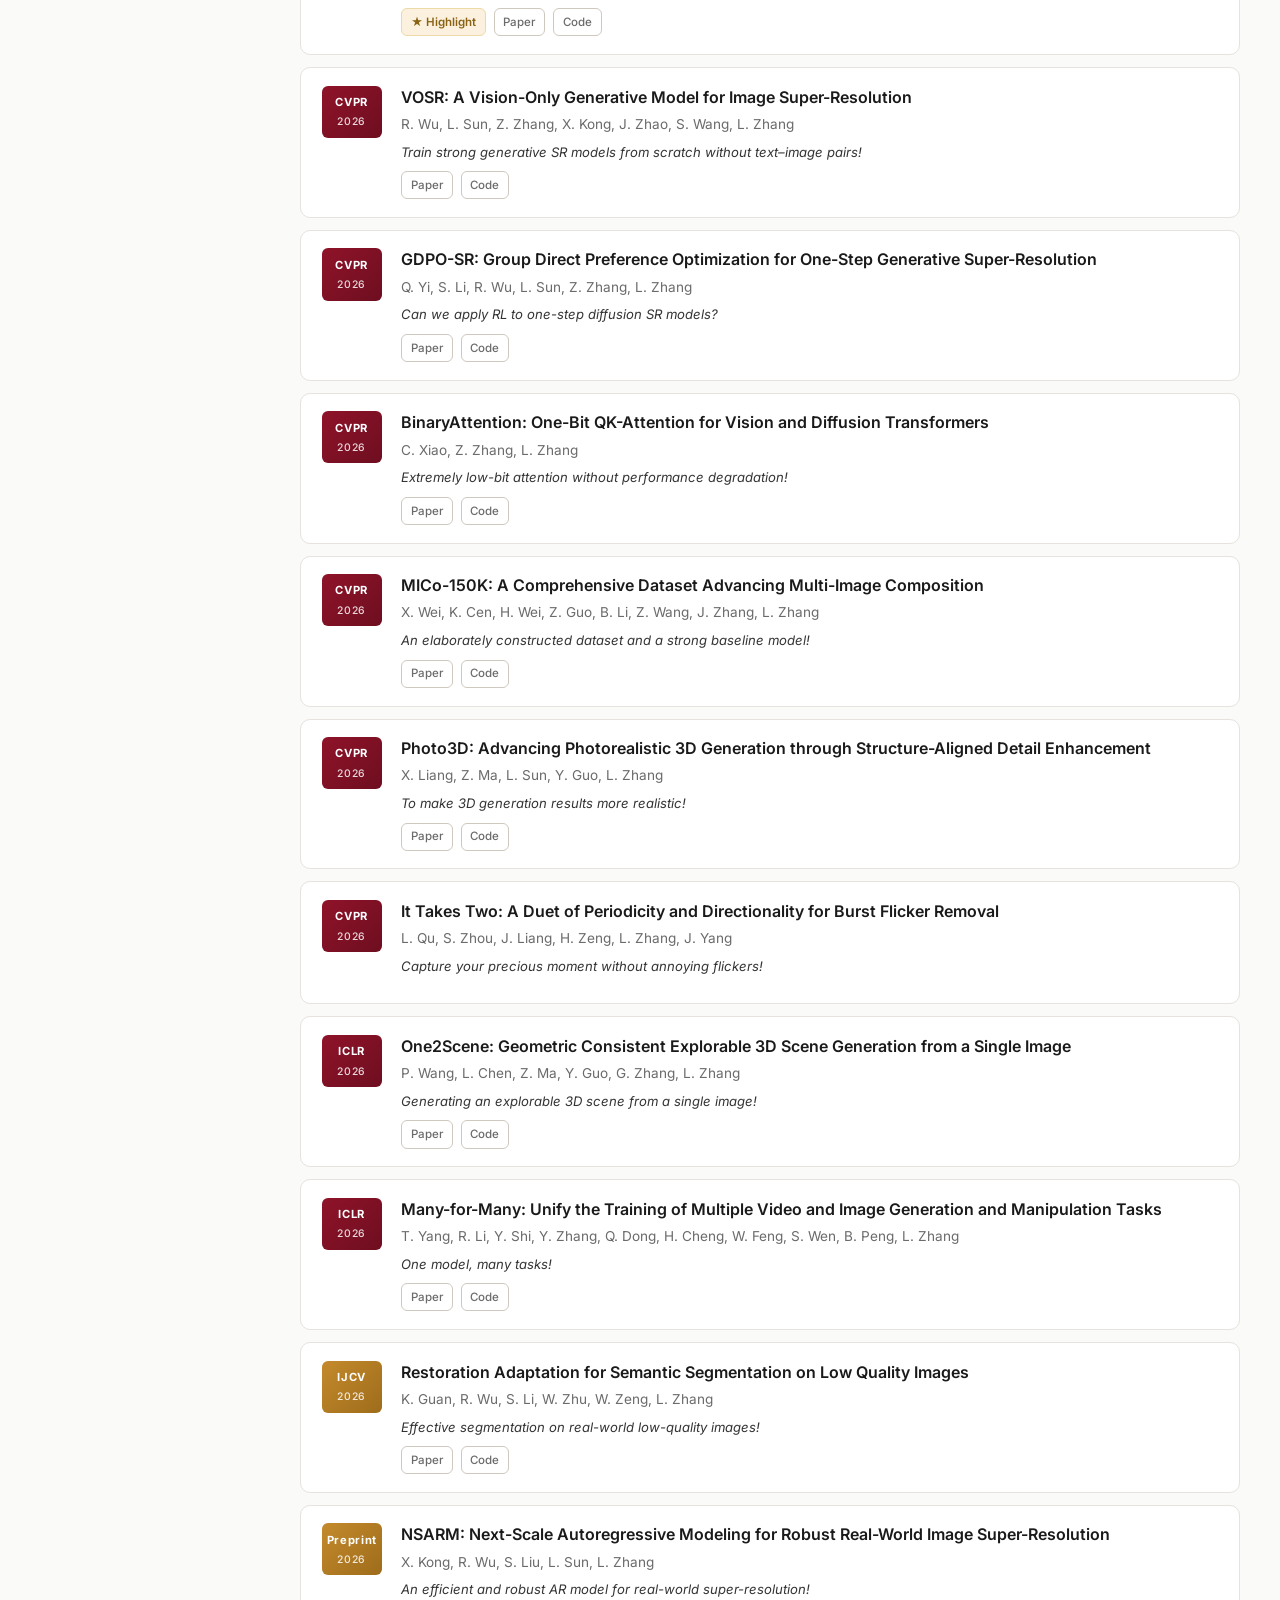
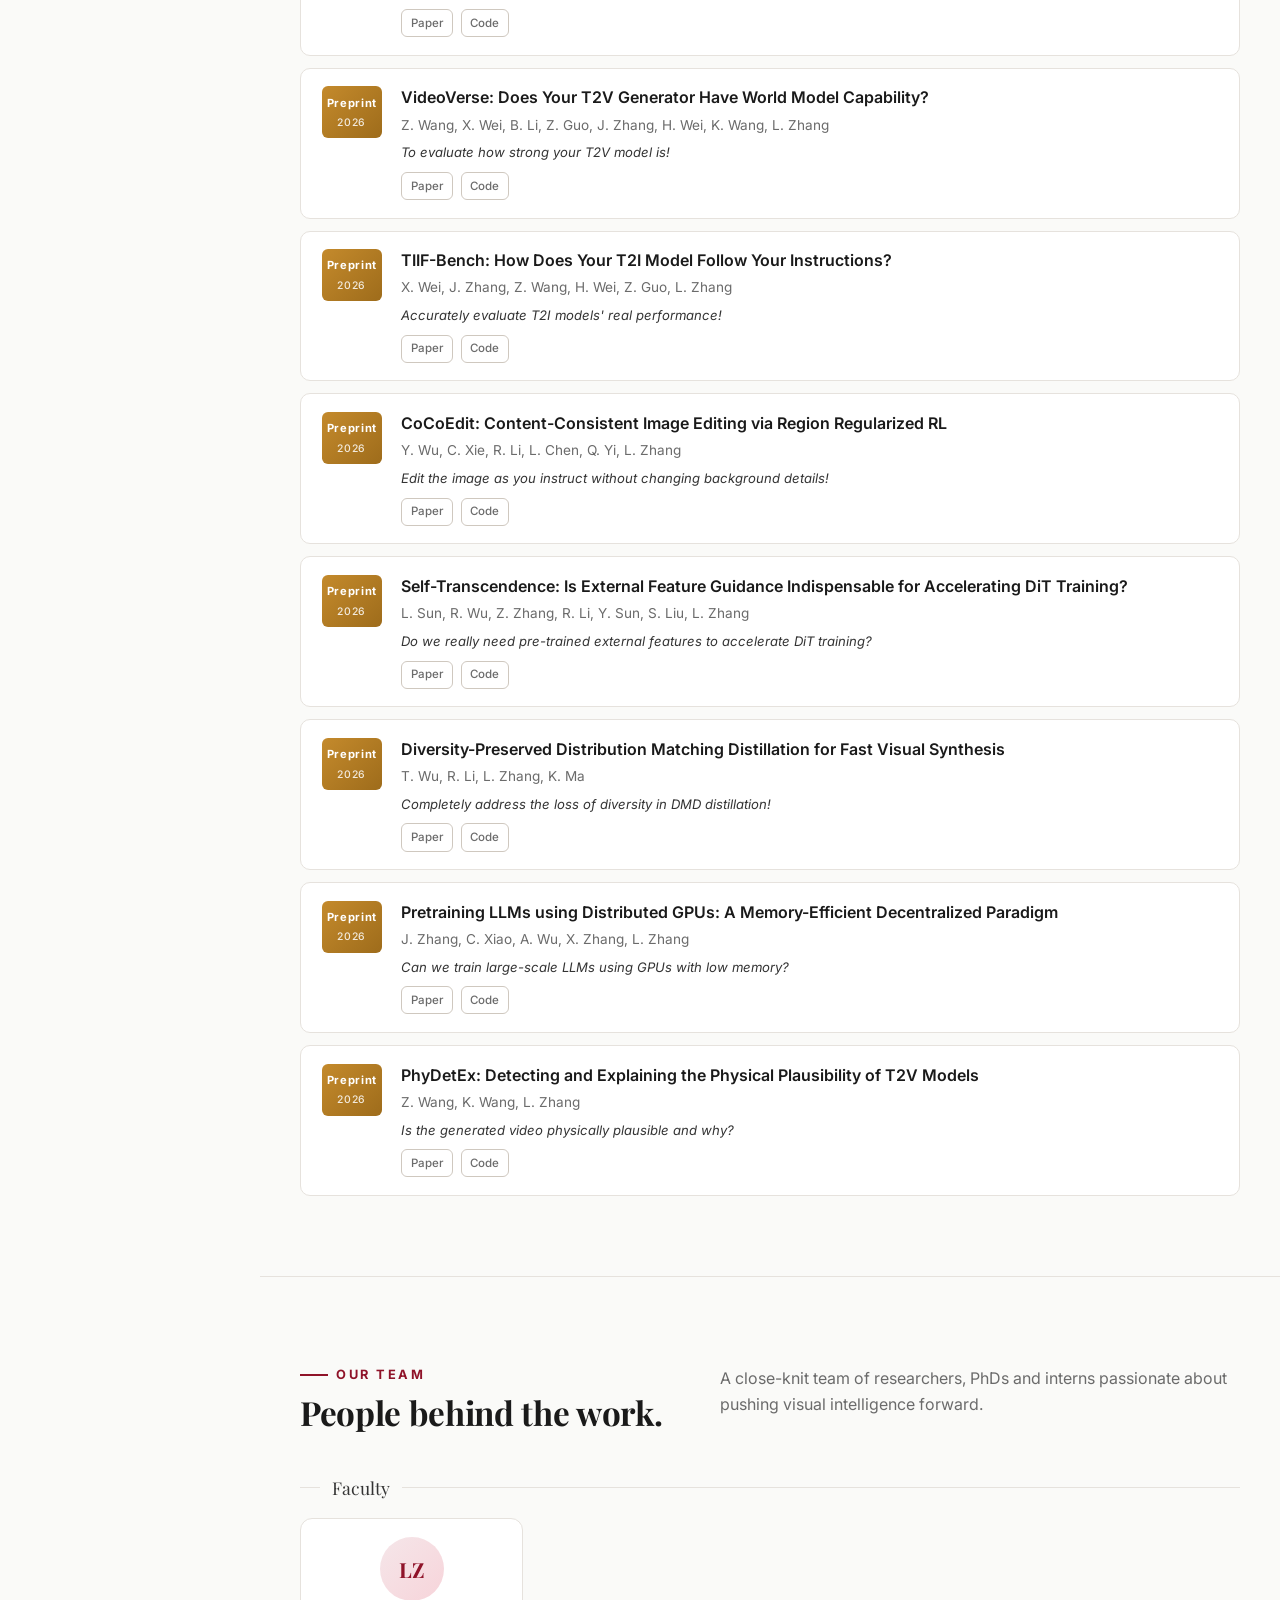
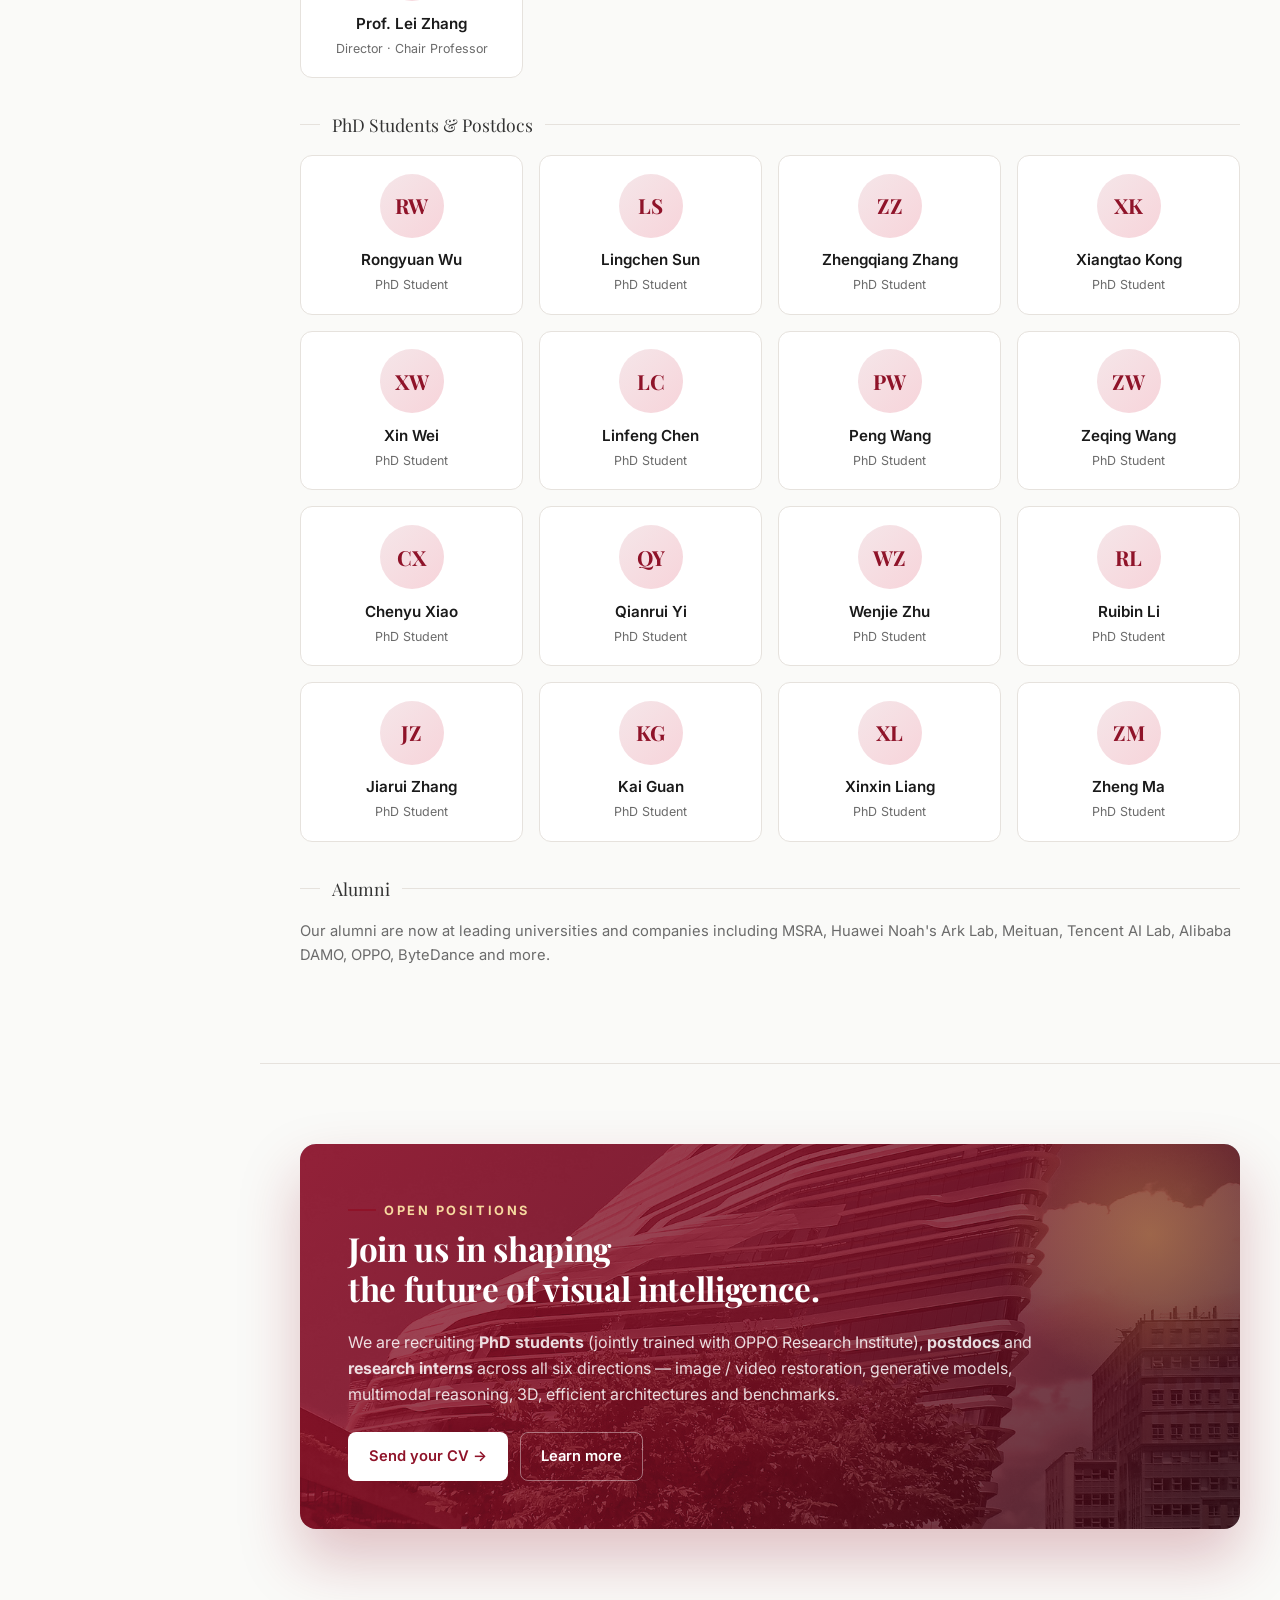
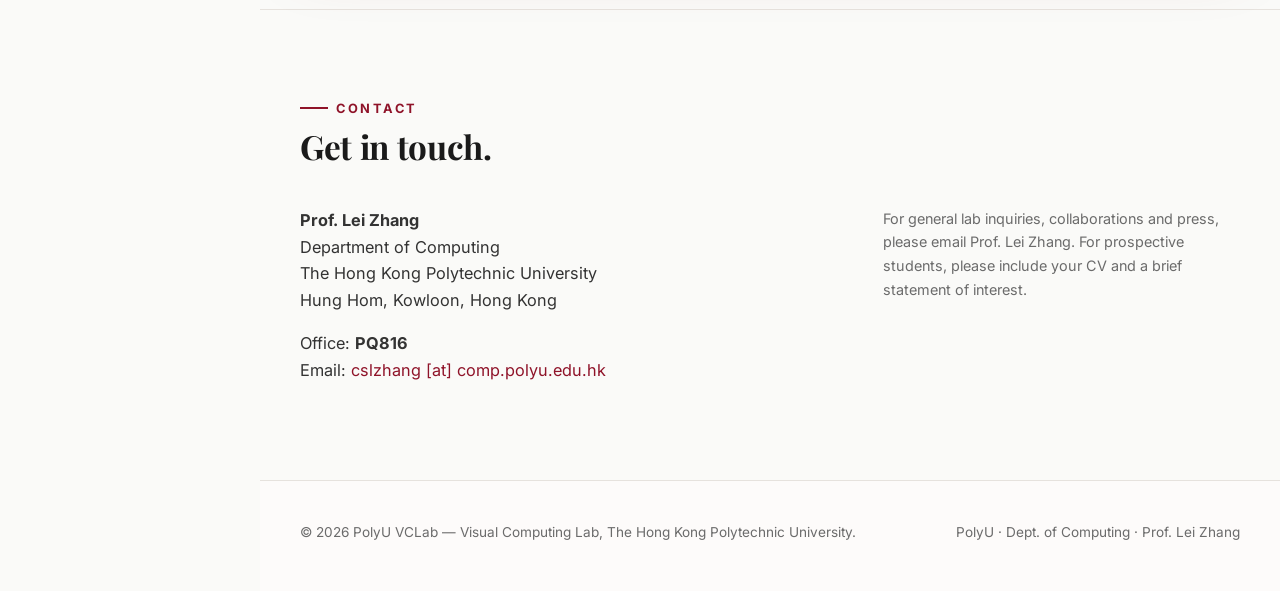
==== commit 5e21f9cc: "Make social planets revolve; replace stat cards with 4 icon planets - The four social planets (GitHu" ====
--- a/index.html
+++ b/index.html
@@ -177,56 +177,60 @@
           </div>
         </div>
 
-        <!-- ============ Hero Highlights (dynamic + linkable) ============ -->
-        <div class="hero__highlights" data-reveal>
-          <a href="#research" class="hl hl--link">
-            <div class="hl__kicker">Explore <span class="hl__tick">↗</span></div>
-            <div class="hl__num">6</div>
-            <div class="hl__label">Research Directions</div>
-          </a>
-          <a href="#publications" class="hl hl--link">
-            <div class="hl__kicker">Read <span class="hl__tick">↗</span></div>
-            <div class="hl__num">200<span>+</span></div>
-            <div class="hl__label">Publications</div>
-          </a>
-          <a href="#team" class="hl hl--link">
-            <div class="hl__kicker">Meet <span class="hl__tick">↗</span></div>
-            <div class="hl__num">30<span>+</span></div>
-            <div class="hl__label">Students &amp; Postdocs</div>
-          </a>
-
-          <!-- Rotating spotlight -->
-          <div class="hl hl--rotator" id="hl-rotator" aria-live="polite">
-            <div class="hl__kicker hl__kicker--live"><span class="hl__pulse"></span>Live</div>
-            <div class="hl__slides">
-              <a class="hl__slide is-active" href="#news" data-badge="News">
-                <div class="hl__badge">Apr · 2026</div>
-                <div class="hl__title"><strong>12 papers</strong> accepted to CVPR 2026 — including Highlights &amp; Oral.</div>
-                <span class="hl__cta">See news →</span>
-              </a>
-              <a class="hl__slide" href="#news">
-                <div class="hl__badge">Mar · 2026</div>
-                <div class="hl__title">New release: <strong>VOSR</strong>, vision-only generative super-resolution.</div>
-                <span class="hl__cta">Latest release →</span>
-              </a>
-              <a class="hl__slide" href="#join">
-                <div class="hl__badge">Now · Hiring</div>
-                <div class="hl__title">PhD / Postdoc / Intern positions open with OPPO Research.</div>
-                <span class="hl__cta">Join us →</span>
-              </a>
-              <a class="hl__slide" href="#publications">
-                <div class="hl__badge">Highlight</div>
-                <div class="hl__title"><strong>Omni-3DEdit</strong> — generalized one-pass 3D editing, CVPR 2026 Highlight.</div>
-                <span class="hl__cta">Read paper →</span>
-              </a>
-            </div>
-            <div class="hl__dots" role="tablist">
-              <button class="is-active" aria-label="Slide 1"></button>
-              <button aria-label="Slide 2"></button>
-              <button aria-label="Slide 3"></button>
-              <button aria-label="Slide 4"></button>
-            </div>
-          </div>
+        <!-- ============ Hero Orbs — 4 spinning icon planets ============ -->
+        <div class="hero__orbs" data-reveal>
+
+          <a href="#research" class="orb orb--research" title="Research">
+            <span class="orb__sphere"></span>
+            <span class="orb__icon" aria-hidden="true">
+              <svg viewBox="0 0 48 48" fill="none" stroke="currentColor" stroke-width="2.4" stroke-linecap="round" stroke-linejoin="round">
+                <circle cx="24" cy="24" r="3.2" fill="currentColor" stroke="none"/>
+                <ellipse cx="24" cy="24" rx="17" ry="6.5"/>
+                <ellipse cx="24" cy="24" rx="17" ry="6.5" transform="rotate(60 24 24)"/>
+                <ellipse cx="24" cy="24" rx="17" ry="6.5" transform="rotate(120 24 24)"/>
+              </svg>
+            </span>
+          </a>
+
+          <a href="#publications" class="orb orb--pubs" title="Publications">
+            <span class="orb__sphere"></span>
+            <span class="orb__icon" aria-hidden="true">
+              <svg viewBox="0 0 48 48" fill="currentColor">
+                <path d="M24 12 Q20 9 10 10 L10 38 Q20 37 24 40 Q28 37 38 38 L38 10 Q28 9 24 12 Z" opacity=".2"/>
+                <path d="M24 12 Q20 9 10 10 L10 38 Q20 37 24 40 L24 12 Z" fill="currentColor"/>
+                <path d="M24 12 Q28 9 38 10 L38 38 Q28 37 24 40 L24 12 Z" fill="currentColor" opacity=".75"/>
+                <path d="M14 17 L20 17 M14 22 L20 22 M14 27 L18 27" stroke="rgba(0,0,0,.2)" stroke-width="1.2" stroke-linecap="round" fill="none"/>
+                <path d="M28 17 L34 17 M28 22 L34 22 M28 27 L32 27" stroke="rgba(0,0,0,.15)" stroke-width="1.2" stroke-linecap="round" fill="none"/>
+              </svg>
+            </span>
+          </a>
+
+          <a href="#team" class="orb orb--team" title="Team">
+            <span class="orb__sphere"></span>
+            <span class="orb__icon" aria-hidden="true">
+              <svg viewBox="0 0 48 48" fill="currentColor">
+                <circle cx="13" cy="18" r="4.8"/>
+                <circle cx="35" cy="18" r="4.8"/>
+                <circle cx="24" cy="15" r="5.6"/>
+                <path d="M5 34 Q5 26 13 26 Q18 26 20 30 L18 36 L5 36 Z"/>
+                <path d="M43 34 Q43 26 35 26 Q30 26 28 30 L30 36 L43 36 Z"/>
+                <path d="M13 38 Q13 27 24 27 Q35 27 35 38 Z"/>
+              </svg>
+            </span>
+          </a>
+
+          <a href="#news" class="orb orb--news" title="News &amp; Updates">
+            <span class="orb__sphere"></span>
+            <span class="orb__icon" aria-hidden="true">
+              <svg viewBox="0 0 48 48" fill="currentColor">
+                <path d="M24 6 L27 17 L38 18 L29 25 L32 36 L24 30 L16 36 L19 25 L10 18 L21 17 Z"/>
+                <circle cx="38" cy="12" r="2.4" opacity=".7"/>
+                <circle cx="10" cy="36" r="1.8" opacity=".55"/>
+                <circle cx="40" cy="36" r="1.4" opacity=".45"/>
+              </svg>
+            </span>
+          </a>
+
         </div>
       </div>
     </section>
--- a/assets/css/style.css
+++ b/assets/css/style.css
@@ -297,18 +297,34 @@
 
 @keyframes spin { to { transform: rotate(360deg); } }
 
-/* ============ Social planets orbiting the logo ============ */
+/* ============ Social planets orbiting the VC logo (true revolution) ============ */
 .hero__planet {
+  --orbit-radius: 150px;
   position: absolute;
   top: 50%; left: 50%;
-  transform: translate(-50%, -50%);
   width: 68px; height: 68px;
+  margin: -34px 0 0 -34px; /* center element on stage center */
   display: block;
   text-decoration: none;
   z-index: 3;
-  animation: planetFloat 6s ease-in-out infinite;
-  transition: transform .45s cubic-bezier(.2,.8,.2,1), filter .3s ease;
-}
+  animation: planetRevolve 120s linear infinite;
+  will-change: transform;
+}
+/* True orbital motion: outer rotate sweeps the arm, inner counter-rotate keeps planet upright */
+@keyframes planetRevolve {
+  from { transform: rotate(0deg)   translate(var(--orbit-radius)) rotate(0deg);   }
+  to   { transform: rotate(360deg) translate(var(--orbit-radius)) rotate(-360deg); }
+}
+/* Cycle is 120s. 4 planets spaced 90° apart (30s of cycle time) */
+.hero__planet--top    { animation-delay:  -90s; }  /* 75% -> 270° -> top */
+.hero__planet--right  { animation-delay:    0s; }  /* 0% -> 0° -> right */
+.hero__planet--bottom { animation-delay:  -30s; }  /* 25% -> 90° -> bottom */
+.hero__planet--left   { animation-delay:  -60s; }  /* 50% -> 180° -> left */
+.hero__planet:hover {
+  animation-play-state: paused;
+  z-index: 4;
+}
+
 .hero__planet-face {
   display: block;
   position: relative;
@@ -321,6 +337,7 @@
     inset 0 3px 10px rgba(255,255,255,.45),
     inset 0 -4px 10px rgba(0,0,0,.22);
   overflow: hidden;
+  transition: transform .35s cubic-bezier(.2,.8,.2,1), box-shadow .35s ease;
 }
 .hero__planet-face::before {
   content: "";
@@ -353,34 +370,27 @@
   transition: opacity .3s ease, translate .3s cubic-bezier(.2,.8,.2,1);
   translate: -50% -4px;
 }
-.hero__planet:hover {
-  transform: translate(-50%, -50%) scale(1.12);
-  filter: drop-shadow(0 10px 22px rgba(143,19,41,.32));
+.hero__planet:hover .hero__planet-face {
+  transform: scale(1.15);
+  box-shadow:
+    0 22px 44px rgba(143,19,41,.4),
+    0 4px 8px rgba(0,0,0,.2),
+    inset 0 3px 10px rgba(255,255,255,.5),
+    inset 0 -4px 10px rgba(0,0,0,.22);
 }
 .hero__planet:hover .hero__planet-label {
   opacity: 1;
   translate: -50% 0;
 }
 
-@keyframes planetFloat {
-  0%, 100% { translate: 0 0; }
-  50%      { translate: 0 -6px; }
-}
-
-/* Per-planet surface color (radial for planet feel) */
+/* Per-planet surface color */
 .hero__planet--github .hero__planet-face { background: radial-gradient(circle at 34% 28%, #4B5058, #181B22 75%); }
 .hero__planet--hf     .hero__planet-face { background: radial-gradient(circle at 34% 28%, #FFE884, #F8C500 78%); }
 .hero__planet--red    .hero__planet-face { background: radial-gradient(circle at 34% 28%, #FF5A7A, #E60033 78%); }
 .hero__planet--x      .hero__planet-face { background: radial-gradient(circle at 34% 28%, #3C3C3C, #000 78%); }
 
-/* HF emoji fills the whole planet surface (no inner icon centering) */
+/* HF emoji fills the whole planet surface */
 .hero__planet--hf svg { width: 92%; height: 92%; inset: 4% 0 0 0; }
-
-/* Positioning — 4 cardinal points on the inner orbit (radius ~150px) */
-.hero__planet--top    { margin-top:  -150px; animation-delay: 0s;   }
-.hero__planet--right  { margin-left:  150px; animation-delay: 1.5s; }
-.hero__planet--bottom { margin-top:   150px; animation-delay: 3s;   }
-.hero__planet--left   { margin-left: -150px; animation-delay: 4.5s; }
 
 .hero__chip-hint {
   position: absolute;
@@ -398,7 +408,74 @@
   z-index: 3;
 }
 
-/* ============ Hero Highlights (dynamic + linkable) ============ */
+/* ============ Hero Orbs — spinning icon planets ============ */
+.hero__orbs {
+  display: grid;
+  grid-template-columns: repeat(4, 1fr);
+  gap: 1.5rem;
+  margin-top: 3.2rem;
+  place-items: center;
+  position: relative;
+}
+
+.orb {
+  position: relative;
+  width: 108px; height: 108px;
+  display: block;
+  text-decoration: none;
+  animation: orbFloat 7s ease-in-out infinite;
+  transition: transform .4s cubic-bezier(.2,.8,.2,1);
+  will-change: transform;
+}
+.orb:hover { transform: scale(1.07); }
+.orb--research { animation-delay: 0s;    }
+.orb--pubs     { animation-delay: 1.75s; }
+.orb--team     { animation-delay: 3.5s;  }
+.orb--news     { animation-delay: 5.25s; }
+
+@keyframes orbFloat {
+  0%, 100% { translate: 0 0; }
+  50%      { translate: 0 -9px; }
+}
+
+.orb__sphere {
+  position: absolute; inset: 0;
+  border-radius: 50%;
+  box-shadow:
+    0 18px 38px rgba(143,19,41,.22),
+    0 6px 12px rgba(0,0,0,.14),
+    inset 0 4px 14px rgba(255,255,255,.55),
+    inset 0 -6px 18px rgba(0,0,0,.28);
+  animation: orbSpin 22s linear infinite;
+  will-change: transform;
+}
+@keyframes orbSpin { to { rotate: 360deg; } }
+
+.orb--research .orb__sphere { background: radial-gradient(circle at 32% 26%, #E04560, #8F1329 70%, #5C0A18 100%); }
+.orb--pubs     .orb__sphere { background: radial-gradient(circle at 32% 26%, #F5D58A, #C48A2C 70%, #8A5E1A 100%); animation-duration: 28s; }
+.orb--team     .orb__sphere { background: radial-gradient(circle at 32% 26%, #FFC3B5, #D87A66 70%, #9A4A3C 100%); animation-duration: 30s; }
+.orb--news     .orb__sphere { background: radial-gradient(circle at 32% 26%, #5A5864, #17141A 70%, #000 100%); animation-duration: 18s; }
+
+.orb__icon {
+  position: absolute; inset: 0;
+  display: grid; place-items: center;
+  color: #fff;
+  z-index: 2;
+  pointer-events: none;
+  filter: drop-shadow(0 2px 6px rgba(0,0,0,.35));
+}
+.orb__icon svg { width: 48%; height: 48%; }
+
+.orb:hover .orb__sphere {
+  box-shadow:
+    0 26px 54px rgba(143,19,41,.34),
+    0 8px 18px rgba(0,0,0,.22),
+    inset 0 4px 14px rgba(255,255,255,.6),
+    inset 0 -6px 18px rgba(0,0,0,.28);
+}
+.orb:hover .orb__sphere { animation-duration: 10s; }
+
+/* ============ (legacy) Hero Highlights cards — kept for backwards compat ============ */
 .hero__highlights {
   display: grid;
   grid-template-columns: repeat(3, 0.78fr) 1.4fr;
@@ -799,12 +876,10 @@
   .hero__logo-orbit { width: 260px; height: 260px; }
   .hero__logo-orbit--2 { width: 340px; height: 340px; }
   .hero__logo-glow { width: 320px; height: 320px; }
-  .hero__planet { width: 62px; height: 62px; }
-  .hero__planet--top    { margin-top:  -132px; }
-  .hero__planet--right  { margin-left:  132px; }
-  .hero__planet--bottom { margin-top:   132px; }
-  .hero__planet--left   { margin-left: -132px; }
+  .hero__planet { --orbit-radius: 132px; width: 62px; height: 62px; margin: -31px 0 0 -31px; }
   .hero__chip-hint { margin-top: -195px; }
+  .hero__orbs { gap: 1.1rem; }
+  .orb { width: 92px; height: 92px; }
   .hero__highlights { grid-template-columns: repeat(2, 1fr); }
   .hero__highlights .hl--rotator { grid-column: span 2; }
   .collections-grid { grid-template-columns: repeat(2, 1fr); }
@@ -827,13 +902,11 @@
   .hero__logo-orbit { width: 220px; height: 220px; }
   .hero__logo-orbit--2 { width: 290px; height: 290px; }
   .hero__logo-glow { width: 270px; height: 270px; }
-  .hero__planet { width: 52px; height: 52px; }
+  .hero__planet { --orbit-radius: 114px; width: 52px; height: 52px; margin: -26px 0 0 -26px; }
   .hero__planet-label { font-size: .62rem; padding: .22rem .55rem; }
-  .hero__planet--top    { margin-top:  -114px; }
-  .hero__planet--right  { margin-left:  114px; }
-  .hero__planet--bottom { margin-top:   114px; }
-  .hero__planet--left   { margin-left: -114px; }
   .hero__chip-hint { display: none; }
+  .hero__orbs { grid-template-columns: repeat(4, 1fr); gap: .6rem; }
+  .orb { width: 72px; height: 72px; }
   .campus-band { padding: 3.5rem 0 !important; }
   .campus-band__meta { gap: 1rem; }
   .campus-band__meta span { font-size: 1.1rem; }
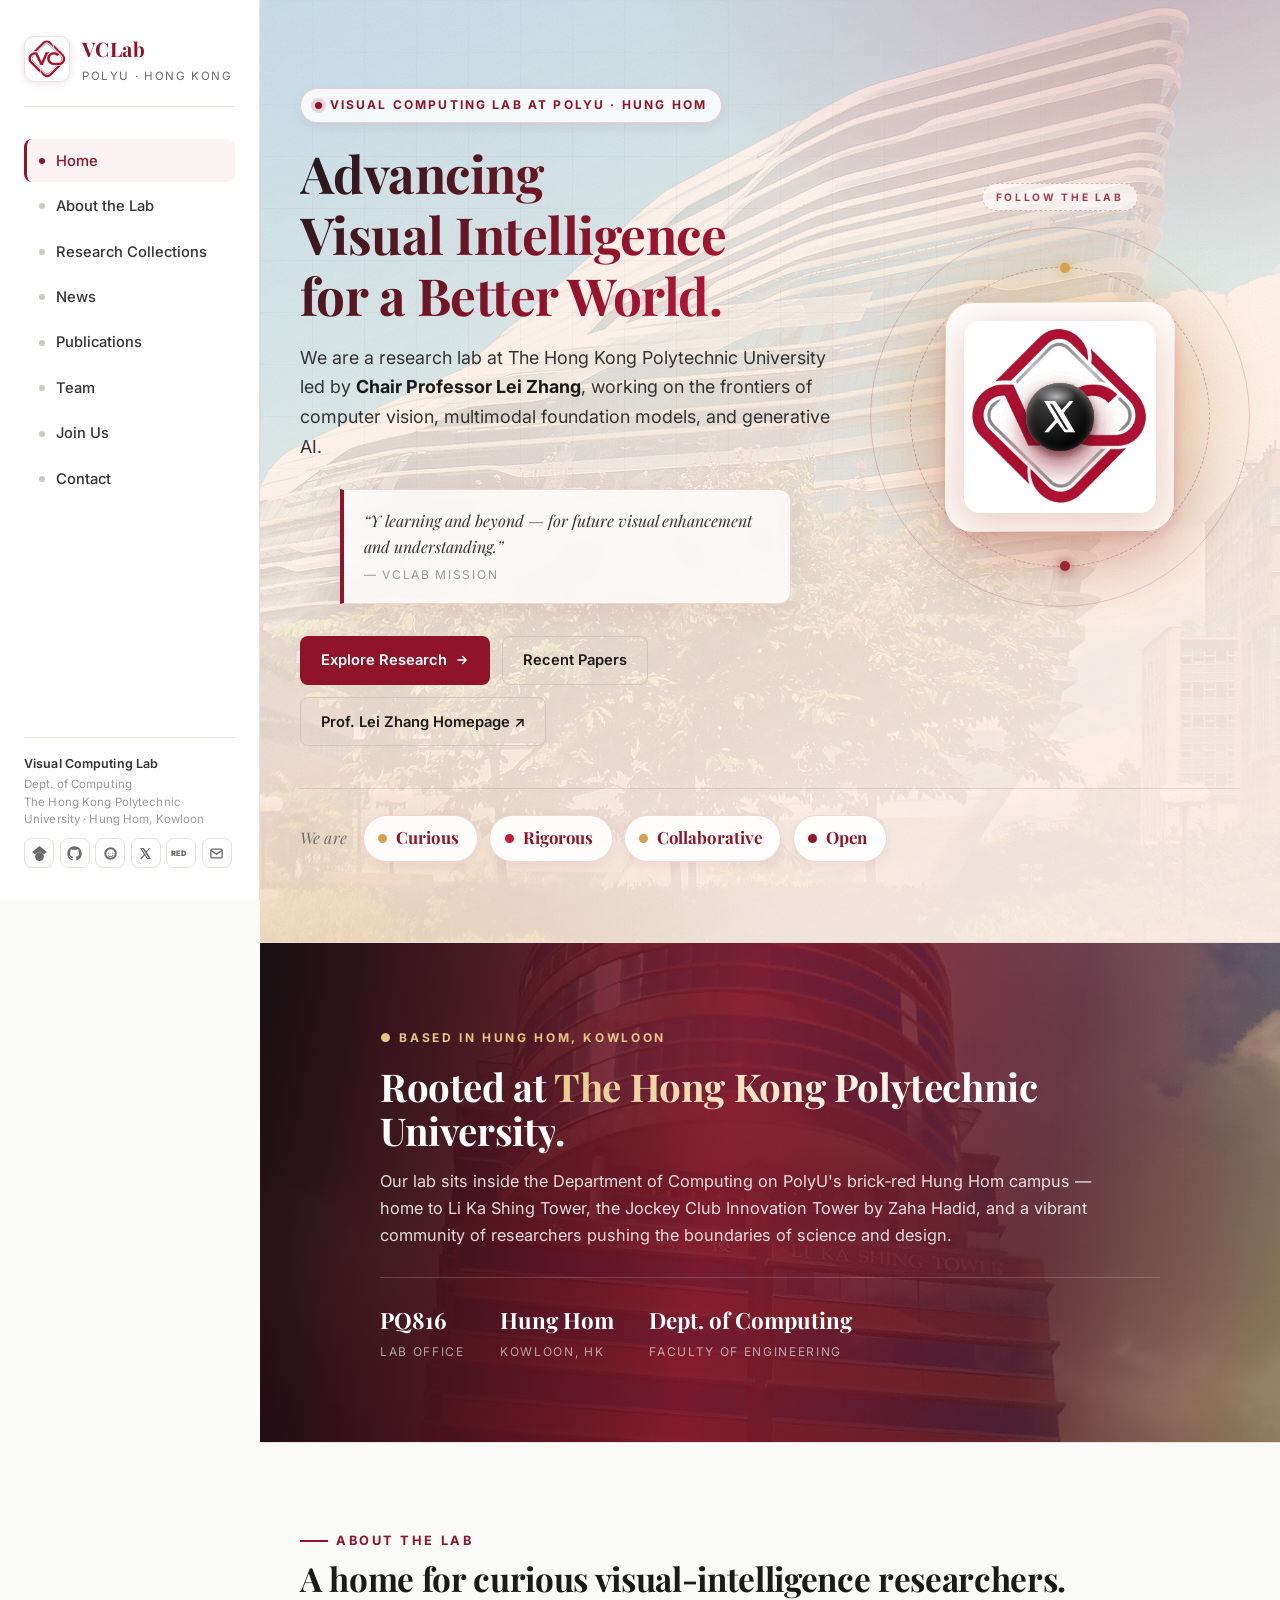
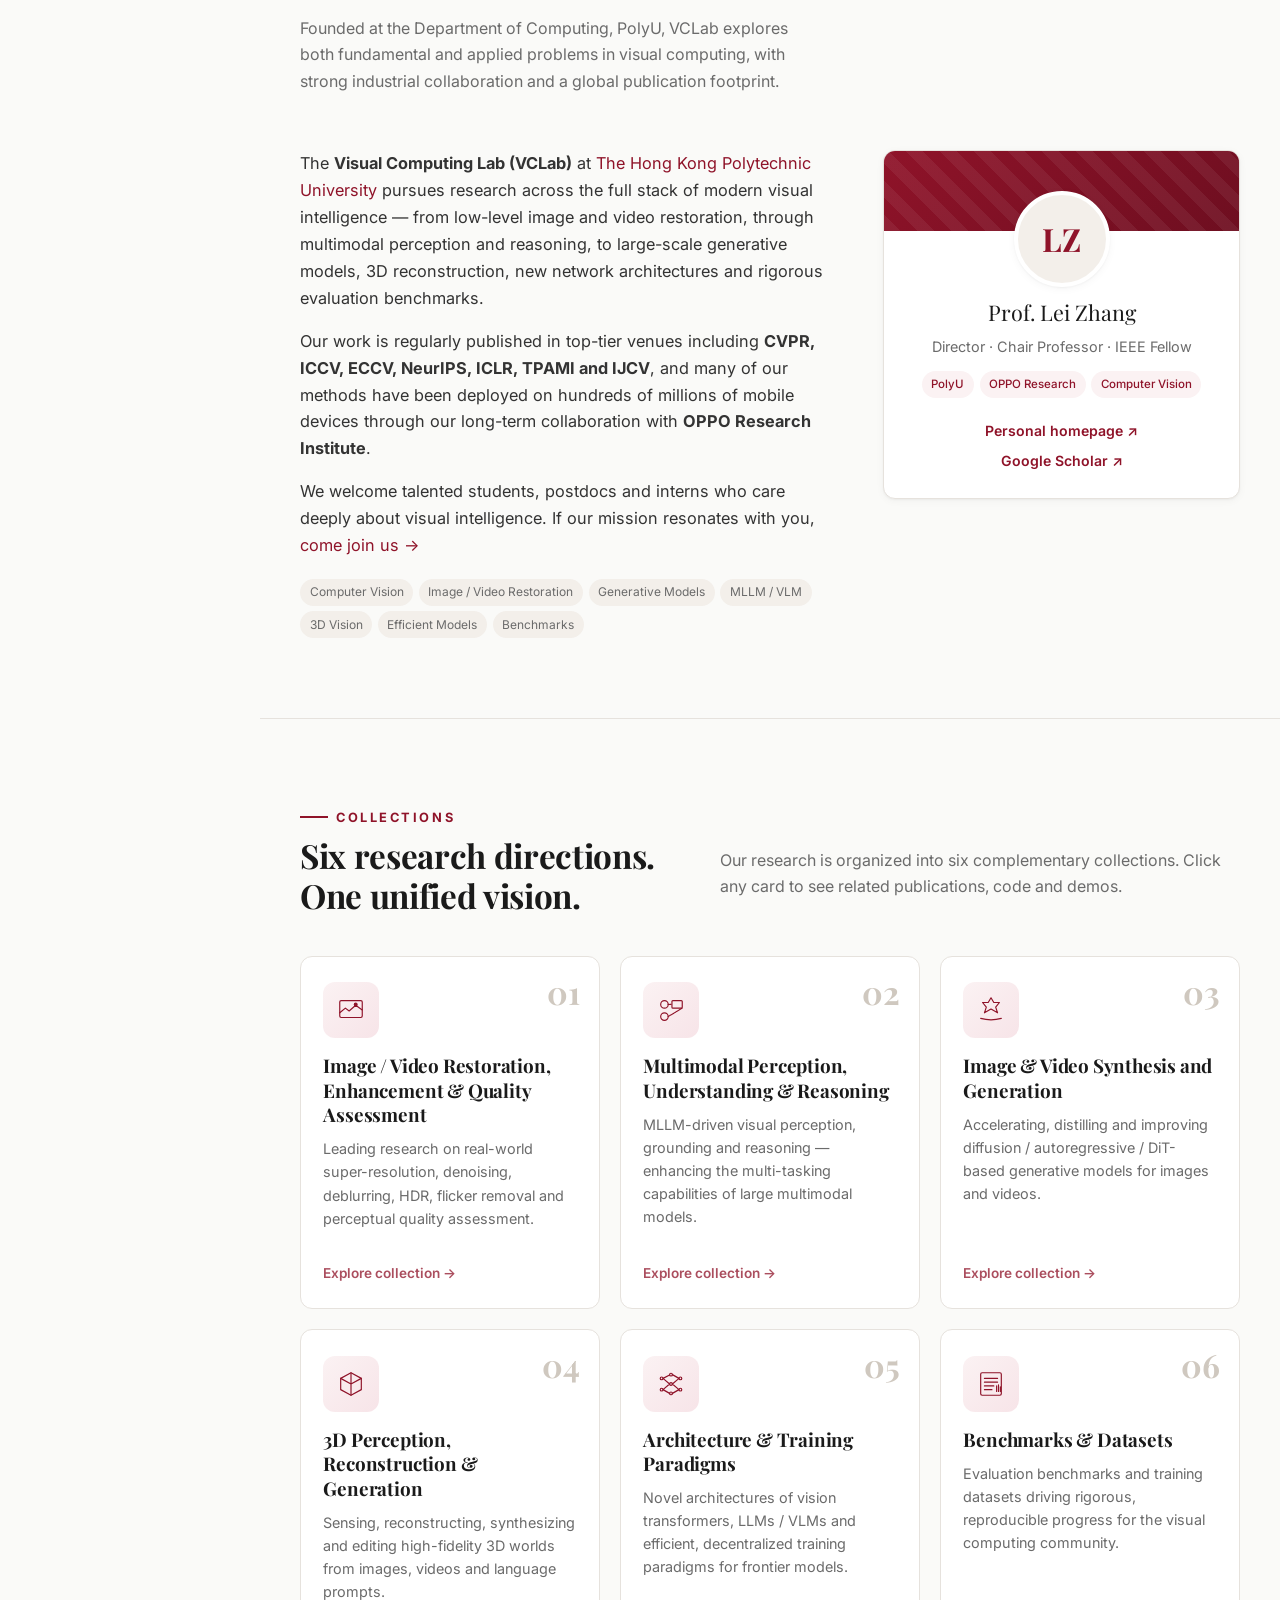
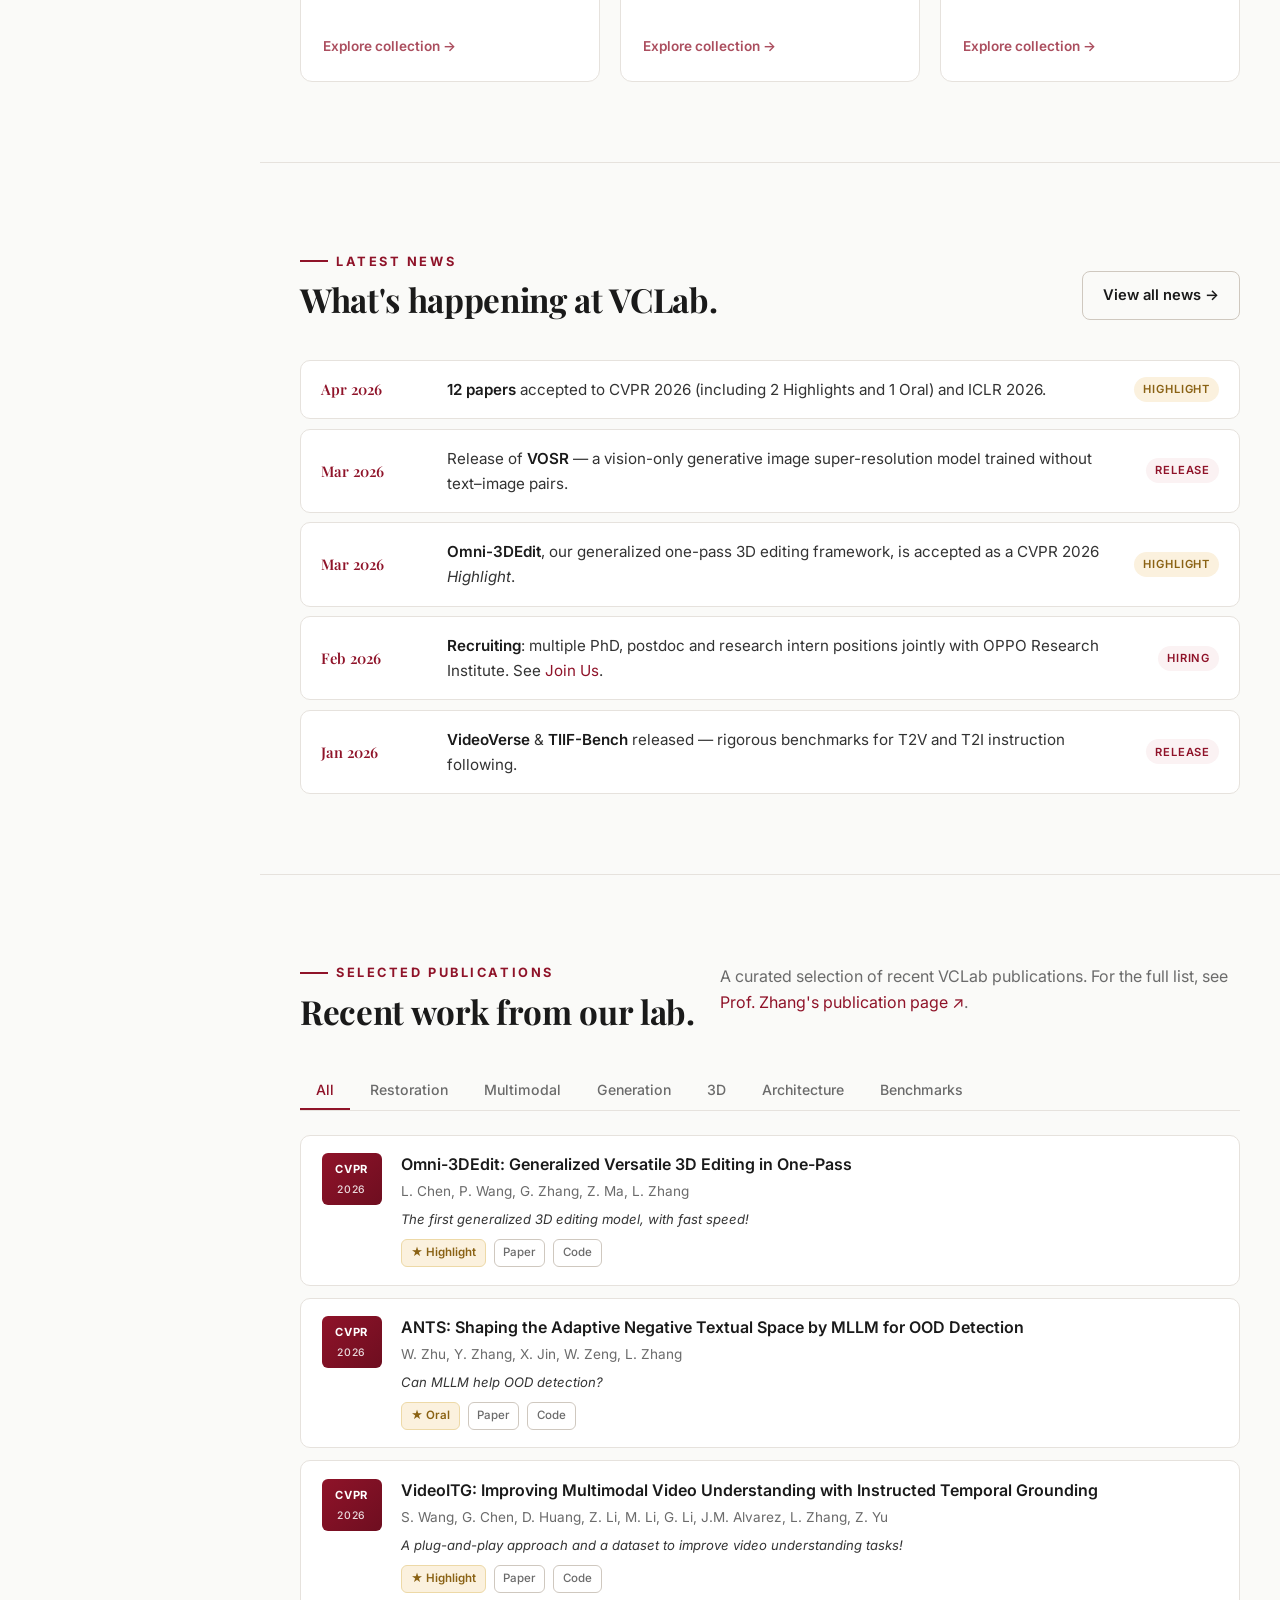
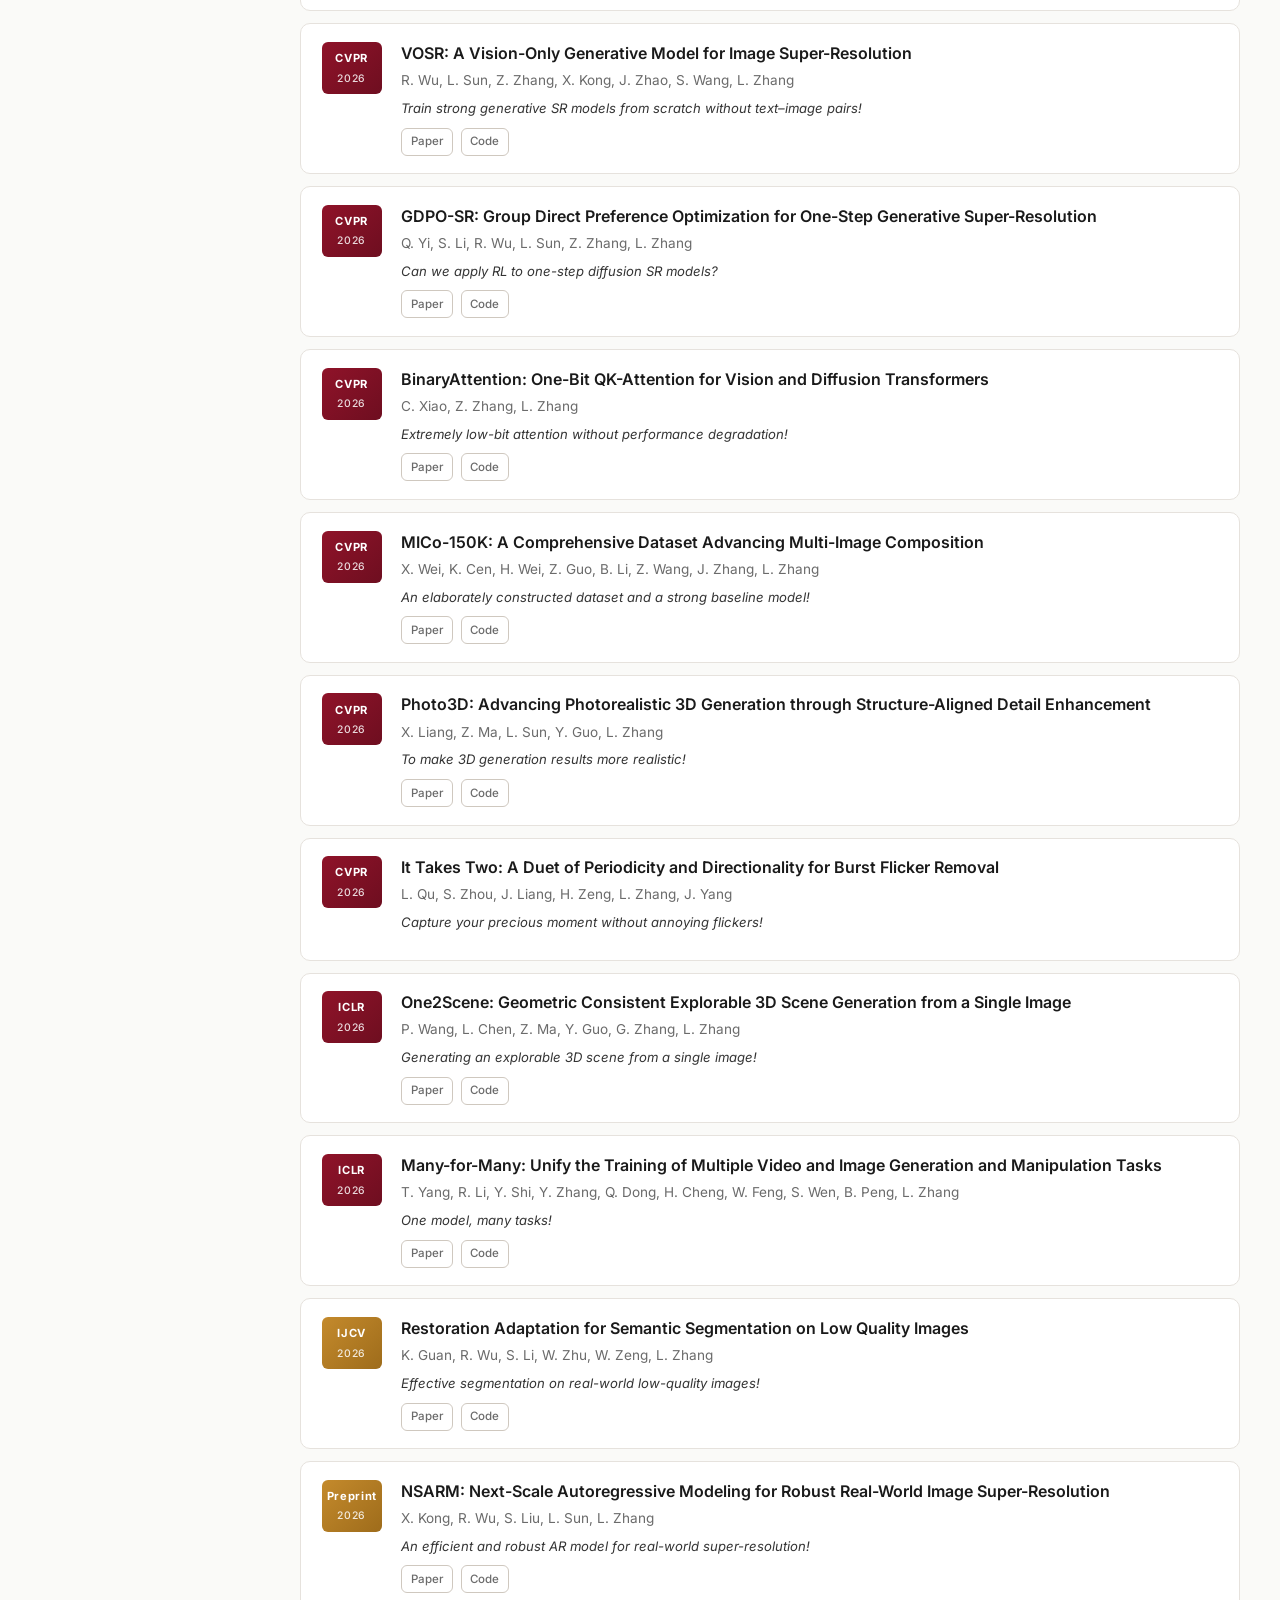
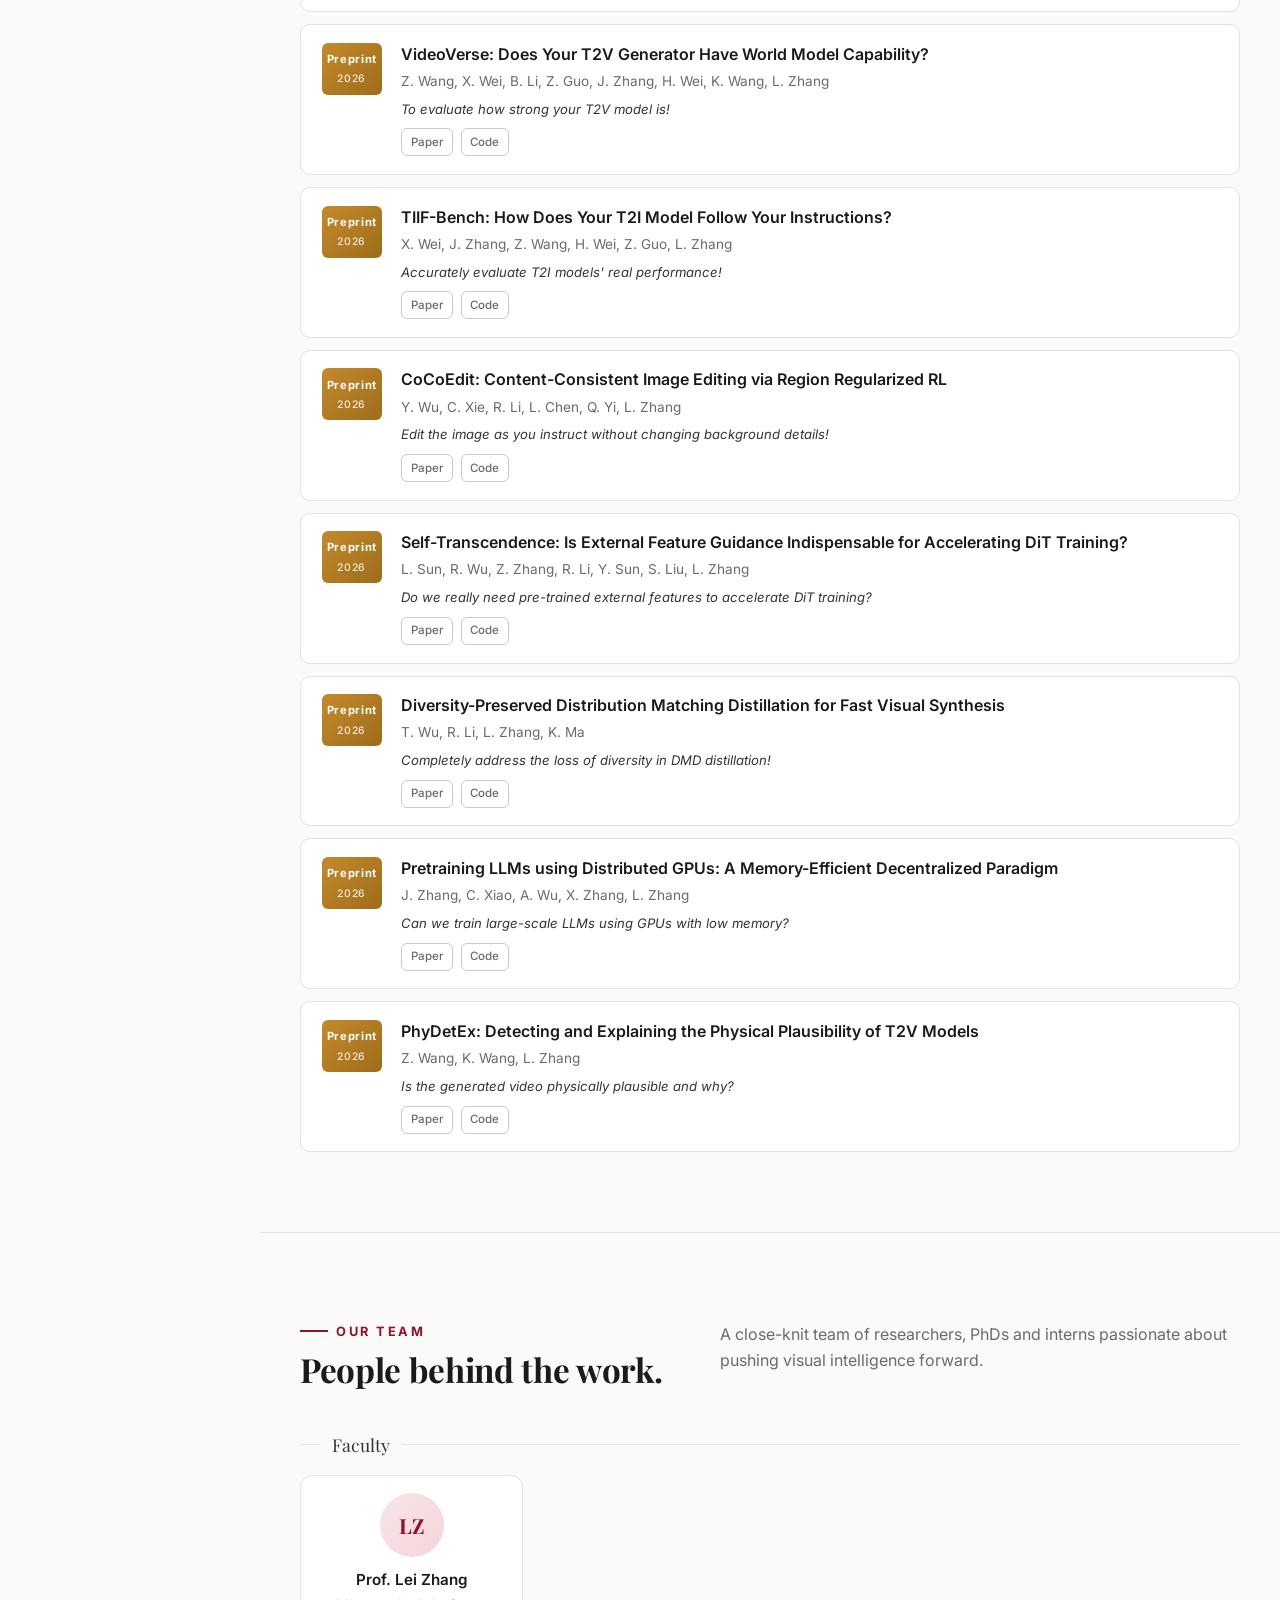
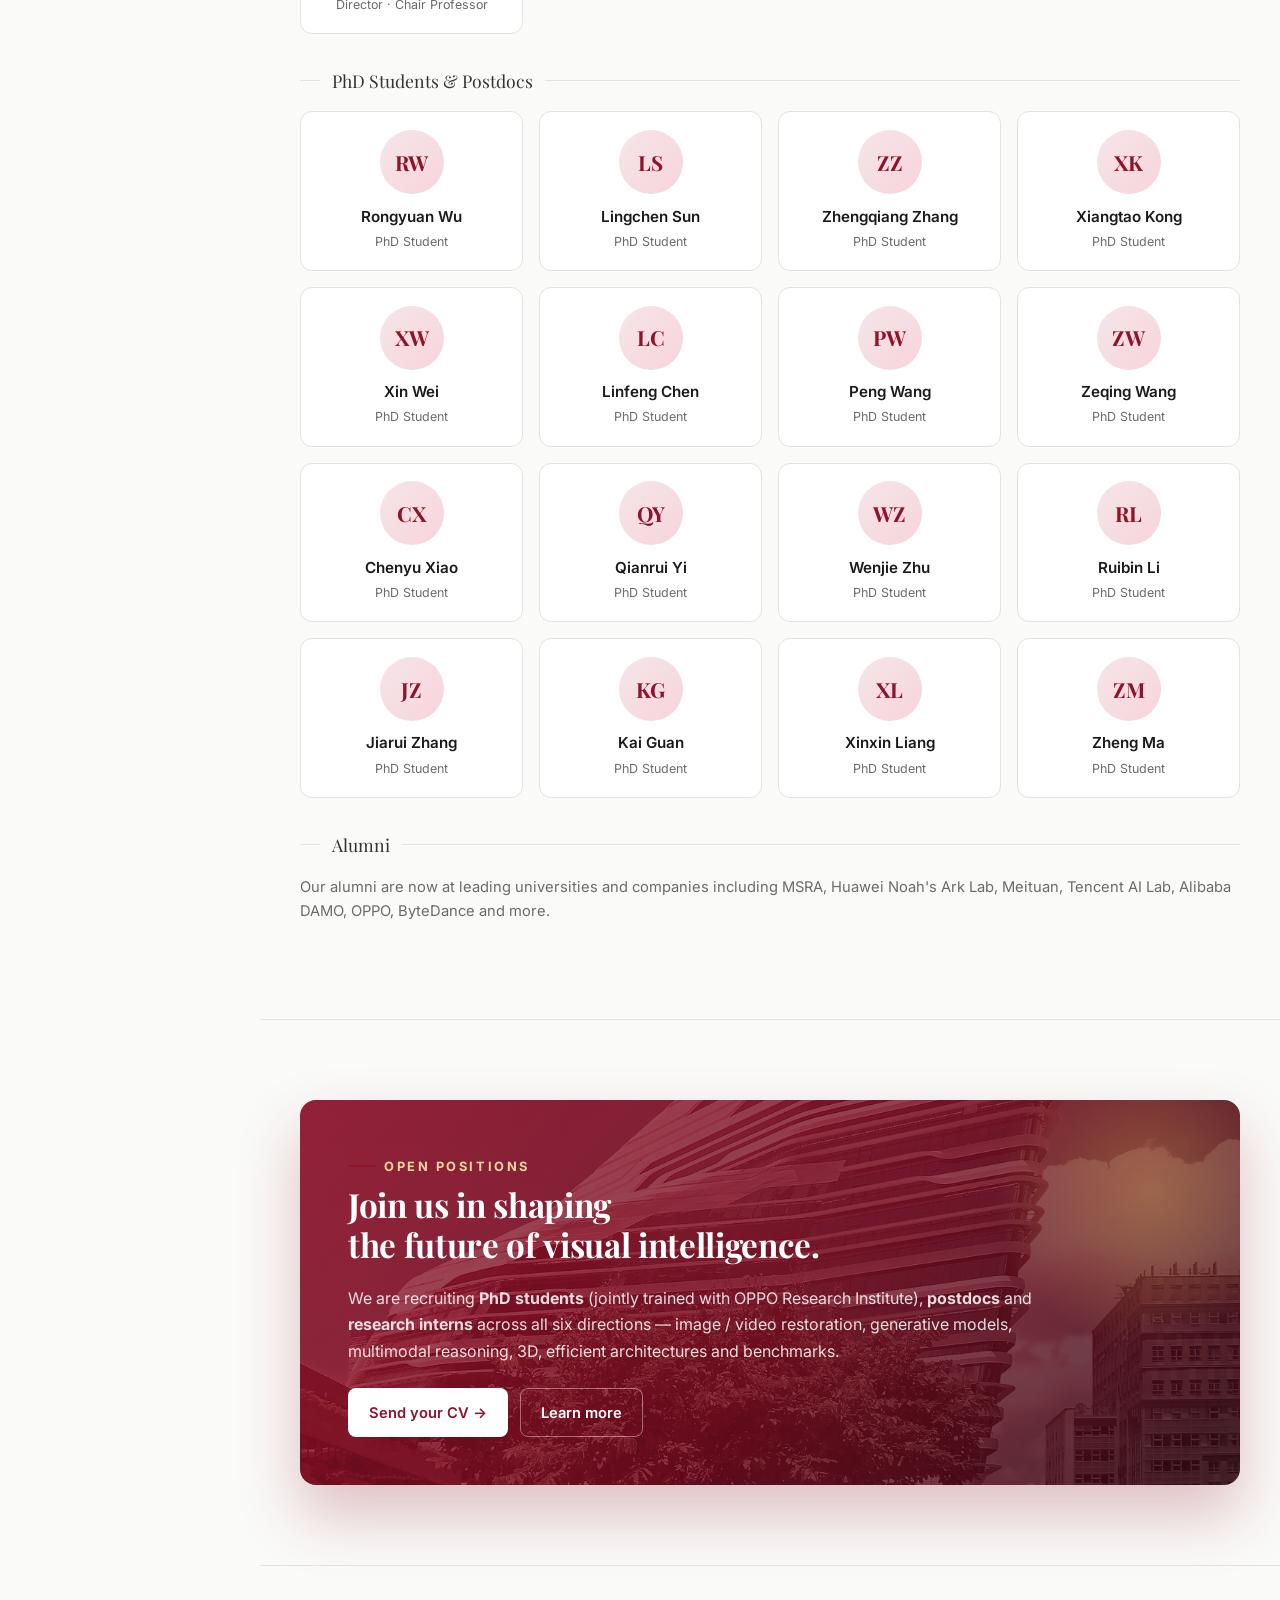
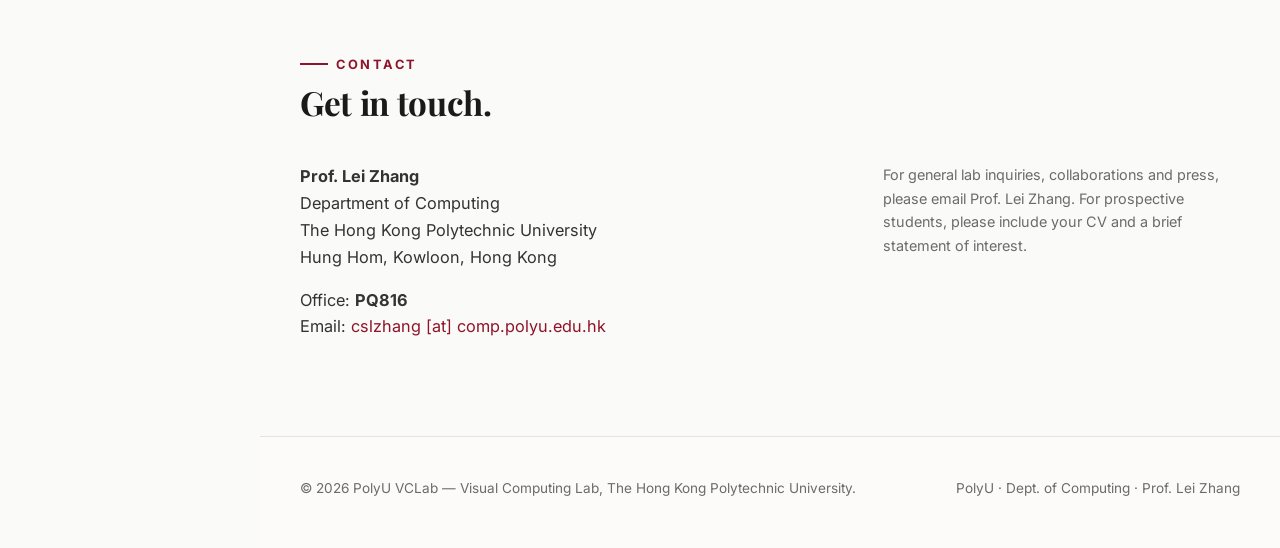
==== commit 80e2c91c: "Adjective pills + reliably-rotating social planets - The row below the hero CTAs is now a simple inl" ====
--- a/index.html
+++ b/index.html
@@ -177,60 +177,13 @@
           </div>
         </div>
 
-        <!-- ============ Hero Orbs — 4 spinning icon planets ============ -->
-        <div class="hero__orbs" data-reveal>
-
-          <a href="#research" class="orb orb--research" title="Research">
-            <span class="orb__sphere"></span>
-            <span class="orb__icon" aria-hidden="true">
-              <svg viewBox="0 0 48 48" fill="none" stroke="currentColor" stroke-width="2.4" stroke-linecap="round" stroke-linejoin="round">
-                <circle cx="24" cy="24" r="3.2" fill="currentColor" stroke="none"/>
-                <ellipse cx="24" cy="24" rx="17" ry="6.5"/>
-                <ellipse cx="24" cy="24" rx="17" ry="6.5" transform="rotate(60 24 24)"/>
-                <ellipse cx="24" cy="24" rx="17" ry="6.5" transform="rotate(120 24 24)"/>
-              </svg>
-            </span>
-          </a>
-
-          <a href="#publications" class="orb orb--pubs" title="Publications">
-            <span class="orb__sphere"></span>
-            <span class="orb__icon" aria-hidden="true">
-              <svg viewBox="0 0 48 48" fill="currentColor">
-                <path d="M24 12 Q20 9 10 10 L10 38 Q20 37 24 40 Q28 37 38 38 L38 10 Q28 9 24 12 Z" opacity=".2"/>
-                <path d="M24 12 Q20 9 10 10 L10 38 Q20 37 24 40 L24 12 Z" fill="currentColor"/>
-                <path d="M24 12 Q28 9 38 10 L38 38 Q28 37 24 40 L24 12 Z" fill="currentColor" opacity=".75"/>
-                <path d="M14 17 L20 17 M14 22 L20 22 M14 27 L18 27" stroke="rgba(0,0,0,.2)" stroke-width="1.2" stroke-linecap="round" fill="none"/>
-                <path d="M28 17 L34 17 M28 22 L34 22 M28 27 L32 27" stroke="rgba(0,0,0,.15)" stroke-width="1.2" stroke-linecap="round" fill="none"/>
-              </svg>
-            </span>
-          </a>
-
-          <a href="#team" class="orb orb--team" title="Team">
-            <span class="orb__sphere"></span>
-            <span class="orb__icon" aria-hidden="true">
-              <svg viewBox="0 0 48 48" fill="currentColor">
-                <circle cx="13" cy="18" r="4.8"/>
-                <circle cx="35" cy="18" r="4.8"/>
-                <circle cx="24" cy="15" r="5.6"/>
-                <path d="M5 34 Q5 26 13 26 Q18 26 20 30 L18 36 L5 36 Z"/>
-                <path d="M43 34 Q43 26 35 26 Q30 26 28 30 L30 36 L43 36 Z"/>
-                <path d="M13 38 Q13 27 24 27 Q35 27 35 38 Z"/>
-              </svg>
-            </span>
-          </a>
-
-          <a href="#news" class="orb orb--news" title="News &amp; Updates">
-            <span class="orb__sphere"></span>
-            <span class="orb__icon" aria-hidden="true">
-              <svg viewBox="0 0 48 48" fill="currentColor">
-                <path d="M24 6 L27 17 L38 18 L29 25 L32 36 L24 30 L16 36 L19 25 L10 18 L21 17 Z"/>
-                <circle cx="38" cy="12" r="2.4" opacity=".7"/>
-                <circle cx="10" cy="36" r="1.8" opacity=".55"/>
-                <circle cx="40" cy="36" r="1.4" opacity=".45"/>
-              </svg>
-            </span>
-          </a>
-
+        <!-- ============ Lab values — 4 adjectives ============ -->
+        <div class="hero__values" data-reveal>
+          <span class="values__lead">We are</span>
+          <a href="#research" class="value"><span class="value__dot"></span>Curious</a>
+          <a href="#publications" class="value"><span class="value__dot"></span>Rigorous</a>
+          <a href="#team" class="value"><span class="value__dot"></span>Collaborative</a>
+          <a href="#join" class="value"><span class="value__dot"></span>Open</a>
         </div>
       </div>
     </section>
--- a/assets/css/style.css
+++ b/assets/css/style.css
@@ -299,27 +299,35 @@
 
 /* ============ Social planets orbiting the VC logo (true revolution) ============ */
 .hero__planet {
-  --orbit-radius: 150px;
   position: absolute;
   top: 50%; left: 50%;
   width: 68px; height: 68px;
-  margin: -34px 0 0 -34px; /* center element on stage center */
+  margin: -34px 0 0 -34px; /* centre on stage centre */
   display: block;
   text-decoration: none;
   z-index: 3;
-  animation: planetRevolve 120s linear infinite;
+  animation: planetRevolve 45s linear infinite;
   will-change: transform;
 }
-/* True orbital motion: outer rotate sweeps the arm, inner counter-rotate keeps planet upright */
+/* Hard-coded keyframes per breakpoint (avoids var() edge cases in keyframes).
+   Outer rotate sweeps the arm, inner counter-rotate keeps planet upright. */
 @keyframes planetRevolve {
-  from { transform: rotate(0deg)   translate(var(--orbit-radius)) rotate(0deg);   }
-  to   { transform: rotate(360deg) translate(var(--orbit-radius)) rotate(-360deg); }
-}
-/* Cycle is 120s. 4 planets spaced 90° apart (30s of cycle time) */
-.hero__planet--top    { animation-delay:  -90s; }  /* 75% -> 270° -> top */
-.hero__planet--right  { animation-delay:    0s; }  /* 0% -> 0° -> right */
-.hero__planet--bottom { animation-delay:  -30s; }  /* 25% -> 90° -> bottom */
-.hero__planet--left   { animation-delay:  -60s; }  /* 50% -> 180° -> left */
+  from { transform: rotate(0deg)   translate(150px) rotate(0deg);   }
+  to   { transform: rotate(360deg) translate(150px) rotate(-360deg); }
+}
+@keyframes planetRevolveMd {
+  from { transform: rotate(0deg)   translate(132px) rotate(0deg);   }
+  to   { transform: rotate(360deg) translate(132px) rotate(-360deg); }
+}
+@keyframes planetRevolveSm {
+  from { transform: rotate(0deg)   translate(114px) rotate(0deg);   }
+  to   { transform: rotate(360deg) translate(114px) rotate(-360deg); }
+}
+/* 4 planets spaced 90° apart (11.25s = 25% of 45s cycle) */
+.hero__planet--top    { animation-delay: -33.75s; }  /* 75% -> 270° -> top */
+.hero__planet--right  { animation-delay:       0s; } /* 0% -> 0° -> right */
+.hero__planet--bottom { animation-delay:  -11.25s; } /* 25% -> 90° -> bottom */
+.hero__planet--left   { animation-delay:   -22.5s; } /* 50% -> 180° -> left */
 .hero__planet:hover {
   animation-play-state: paused;
   z-index: 4;
@@ -408,72 +416,69 @@
   z-index: 3;
 }
 
-/* ============ Hero Orbs — spinning icon planets ============ */
-.hero__orbs {
-  display: grid;
-  grid-template-columns: repeat(4, 1fr);
-  gap: 1.5rem;
-  margin-top: 3.2rem;
-  place-items: center;
-  position: relative;
-}
-
-.orb {
-  position: relative;
-  width: 108px; height: 108px;
-  display: block;
+/* ============ Lab values — 4 adjective pills ============ */
+.hero__values {
+  display: flex;
+  flex-wrap: wrap;
+  align-items: center;
+  gap: .7rem;
+  margin-top: 2.6rem;
+  padding-top: 1.6rem;
+  border-top: 1px solid rgba(143,19,41,.12);
+}
+.values__lead {
+  font-family: var(--font-serif);
+  font-style: italic;
+  font-size: 1rem;
+  color: var(--muted);
+  margin-right: .3rem;
+  letter-spacing: .01em;
+}
+.value {
+  display: inline-flex;
+  align-items: center;
+  gap: .55rem;
+  padding: .55rem 1.15rem .55rem .9rem;
+  background: rgba(255,255,255,.9);
+  border: 1px solid rgba(143,19,41,.16);
+  border-radius: 999px;
+  font-family: var(--font-serif);
+  font-size: 1.05rem;
+  font-weight: 700;
+  letter-spacing: .005em;
+  color: var(--polyu-red);
   text-decoration: none;
-  animation: orbFloat 7s ease-in-out infinite;
-  transition: transform .4s cubic-bezier(.2,.8,.2,1);
-  will-change: transform;
-}
-.orb:hover { transform: scale(1.07); }
-.orb--research { animation-delay: 0s;    }
-.orb--pubs     { animation-delay: 1.75s; }
-.orb--team     { animation-delay: 3.5s;  }
-.orb--news     { animation-delay: 5.25s; }
-
-@keyframes orbFloat {
-  0%, 100% { translate: 0 0; }
-  50%      { translate: 0 -9px; }
-}
-
-.orb__sphere {
-  position: absolute; inset: 0;
+  backdrop-filter: blur(8px);
+  box-shadow: 0 4px 14px rgba(143,19,41,.08);
+  transition: transform .3s cubic-bezier(.2,.8,.2,1), box-shadow .3s ease,
+              background .3s ease, color .3s ease, border-color .3s ease;
+}
+.value__dot {
+  width: 9px; height: 9px;
   border-radius: 50%;
-  box-shadow:
-    0 18px 38px rgba(143,19,41,.22),
-    0 6px 12px rgba(0,0,0,.14),
-    inset 0 4px 14px rgba(255,255,255,.55),
-    inset 0 -6px 18px rgba(0,0,0,.28);
-  animation: orbSpin 22s linear infinite;
-  will-change: transform;
-}
-@keyframes orbSpin { to { rotate: 360deg; } }
-
-.orb--research .orb__sphere { background: radial-gradient(circle at 32% 26%, #E04560, #8F1329 70%, #5C0A18 100%); }
-.orb--pubs     .orb__sphere { background: radial-gradient(circle at 32% 26%, #F5D58A, #C48A2C 70%, #8A5E1A 100%); animation-duration: 28s; }
-.orb--team     .orb__sphere { background: radial-gradient(circle at 32% 26%, #FFC3B5, #D87A66 70%, #9A4A3C 100%); animation-duration: 30s; }
-.orb--news     .orb__sphere { background: radial-gradient(circle at 32% 26%, #5A5864, #17141A 70%, #000 100%); animation-duration: 18s; }
-
-.orb__icon {
-  position: absolute; inset: 0;
-  display: grid; place-items: center;
+  background: var(--gold);
+  box-shadow: 0 0 0 0 rgba(212,162,76,.55);
+  animation: valuePulse 2.6s ease-out infinite;
+  flex-shrink: 0;
+}
+.value:nth-child(2) .value__dot { animation-delay: 0s; }
+.value:nth-child(3) .value__dot { animation-delay: .6s; background: var(--polyu-red-soft); box-shadow: 0 0 0 0 rgba(200,25,61,.55);}
+.value:nth-child(4) .value__dot { animation-delay: 1.2s; background: var(--gold); }
+.value:nth-child(5) .value__dot { animation-delay: 1.8s; background: var(--polyu-red); box-shadow: 0 0 0 0 rgba(143,19,41,.5);}
+
+@keyframes valuePulse {
+  0%, 100% { box-shadow: 0 0 0 0 rgba(212,162,76,.55); }
+  55%      { box-shadow: 0 0 0 7px rgba(212,162,76,0); }
+}
+
+.value:hover {
+  transform: translateY(-2px);
+  background: var(--polyu-red);
   color: #fff;
-  z-index: 2;
-  pointer-events: none;
-  filter: drop-shadow(0 2px 6px rgba(0,0,0,.35));
-}
-.orb__icon svg { width: 48%; height: 48%; }
-
-.orb:hover .orb__sphere {
-  box-shadow:
-    0 26px 54px rgba(143,19,41,.34),
-    0 8px 18px rgba(0,0,0,.22),
-    inset 0 4px 14px rgba(255,255,255,.6),
-    inset 0 -6px 18px rgba(0,0,0,.28);
-}
-.orb:hover .orb__sphere { animation-duration: 10s; }
+  border-color: var(--polyu-red);
+  box-shadow: 0 14px 30px rgba(143,19,41,.28);
+}
+.value:hover .value__dot { background: #fff; box-shadow: 0 0 0 0 rgba(255,255,255,0); }
 
 /* ============ (legacy) Hero Highlights cards — kept for backwards compat ============ */
 .hero__highlights {
@@ -876,10 +881,9 @@
   .hero__logo-orbit { width: 260px; height: 260px; }
   .hero__logo-orbit--2 { width: 340px; height: 340px; }
   .hero__logo-glow { width: 320px; height: 320px; }
-  .hero__planet { --orbit-radius: 132px; width: 62px; height: 62px; margin: -31px 0 0 -31px; }
+  .hero__planet { width: 62px; height: 62px; margin: -31px 0 0 -31px; animation-name: planetRevolveMd; }
   .hero__chip-hint { margin-top: -195px; }
-  .hero__orbs { gap: 1.1rem; }
-  .orb { width: 92px; height: 92px; }
+  .hero__values { justify-content: flex-start; }
   .hero__highlights { grid-template-columns: repeat(2, 1fr); }
   .hero__highlights .hl--rotator { grid-column: span 2; }
   .collections-grid { grid-template-columns: repeat(2, 1fr); }
@@ -902,11 +906,11 @@
   .hero__logo-orbit { width: 220px; height: 220px; }
   .hero__logo-orbit--2 { width: 290px; height: 290px; }
   .hero__logo-glow { width: 270px; height: 270px; }
-  .hero__planet { --orbit-radius: 114px; width: 52px; height: 52px; margin: -26px 0 0 -26px; }
+  .hero__planet { width: 52px; height: 52px; margin: -26px 0 0 -26px; animation-name: planetRevolveSm; }
   .hero__planet-label { font-size: .62rem; padding: .22rem .55rem; }
   .hero__chip-hint { display: none; }
-  .hero__orbs { grid-template-columns: repeat(4, 1fr); gap: .6rem; }
-  .orb { width: 72px; height: 72px; }
+  .values__lead { font-size: .9rem; }
+  .value { font-size: .95rem; padding: .5rem 1rem .5rem .8rem; }
   .campus-band { padding: 3.5rem 0 !important; }
   .campus-band__meta { gap: 1rem; }
   .campus-band__meta span { font-size: 1.1rem; }
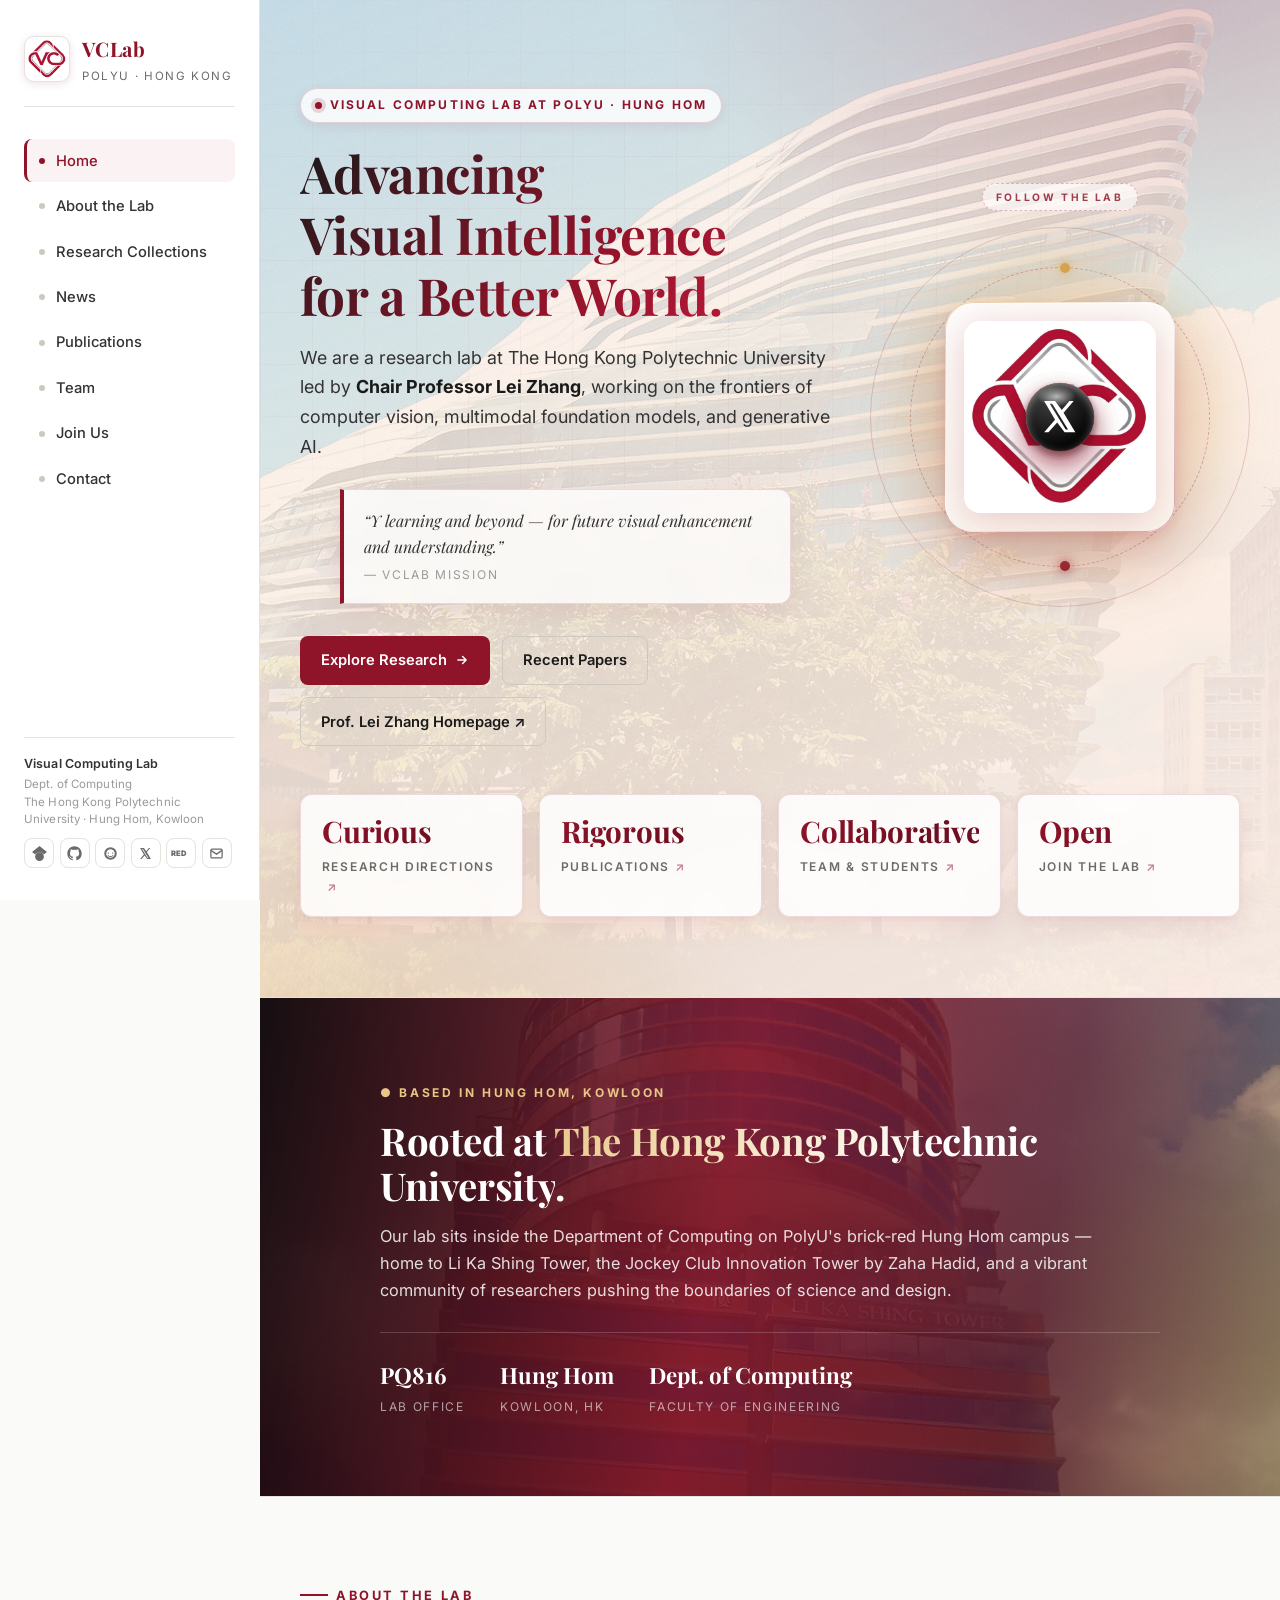
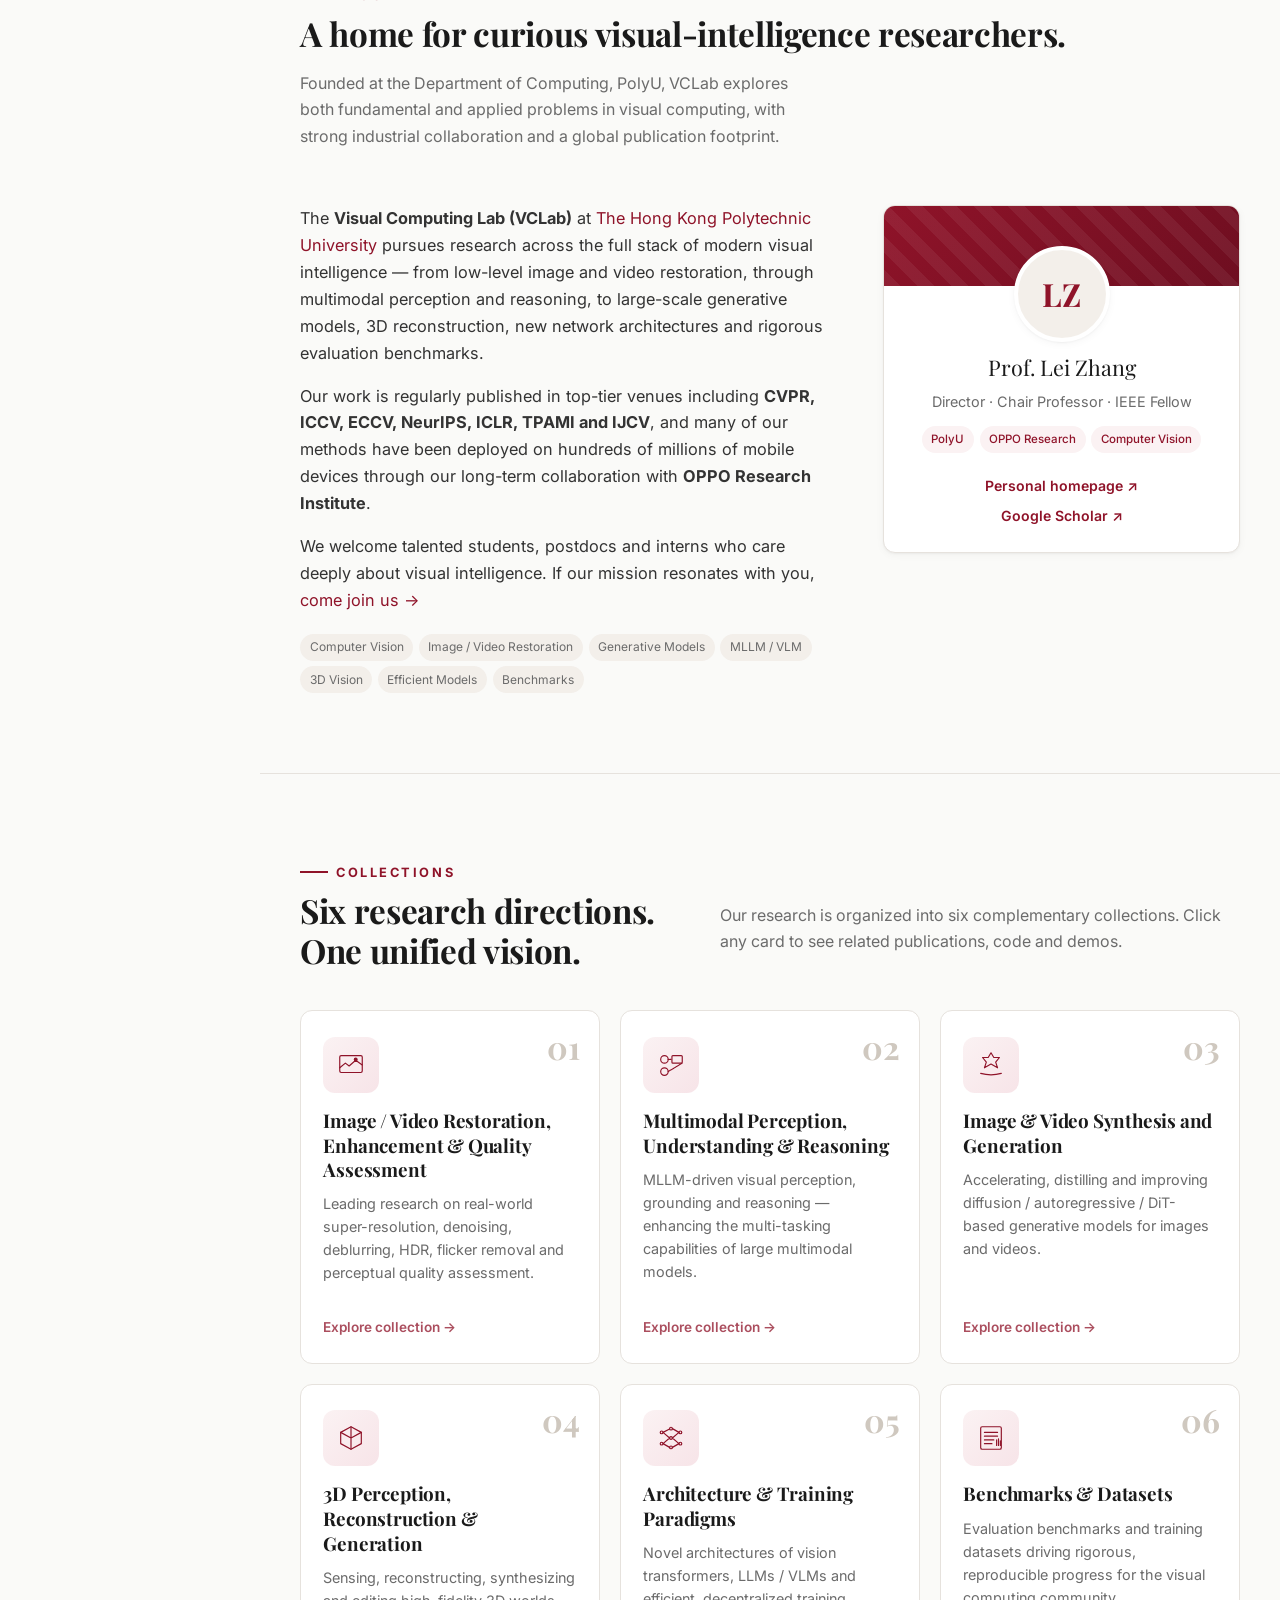
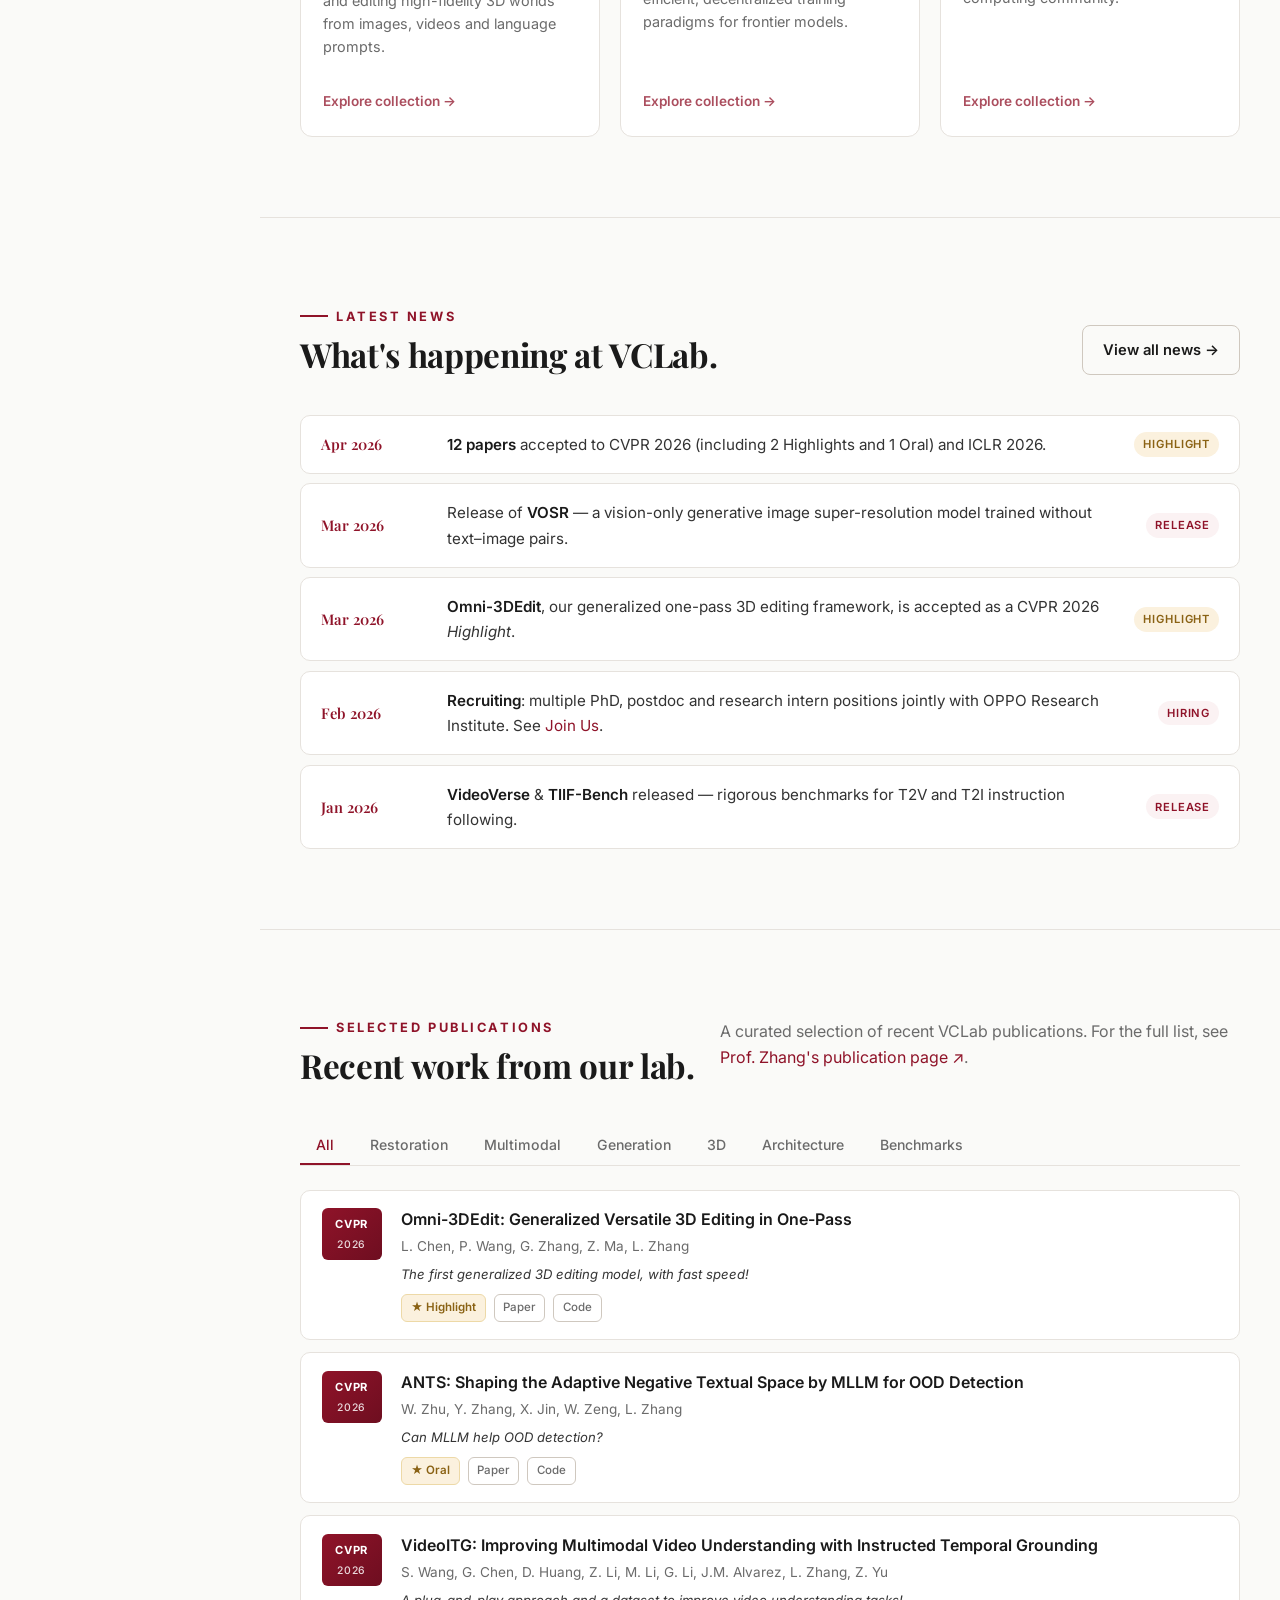
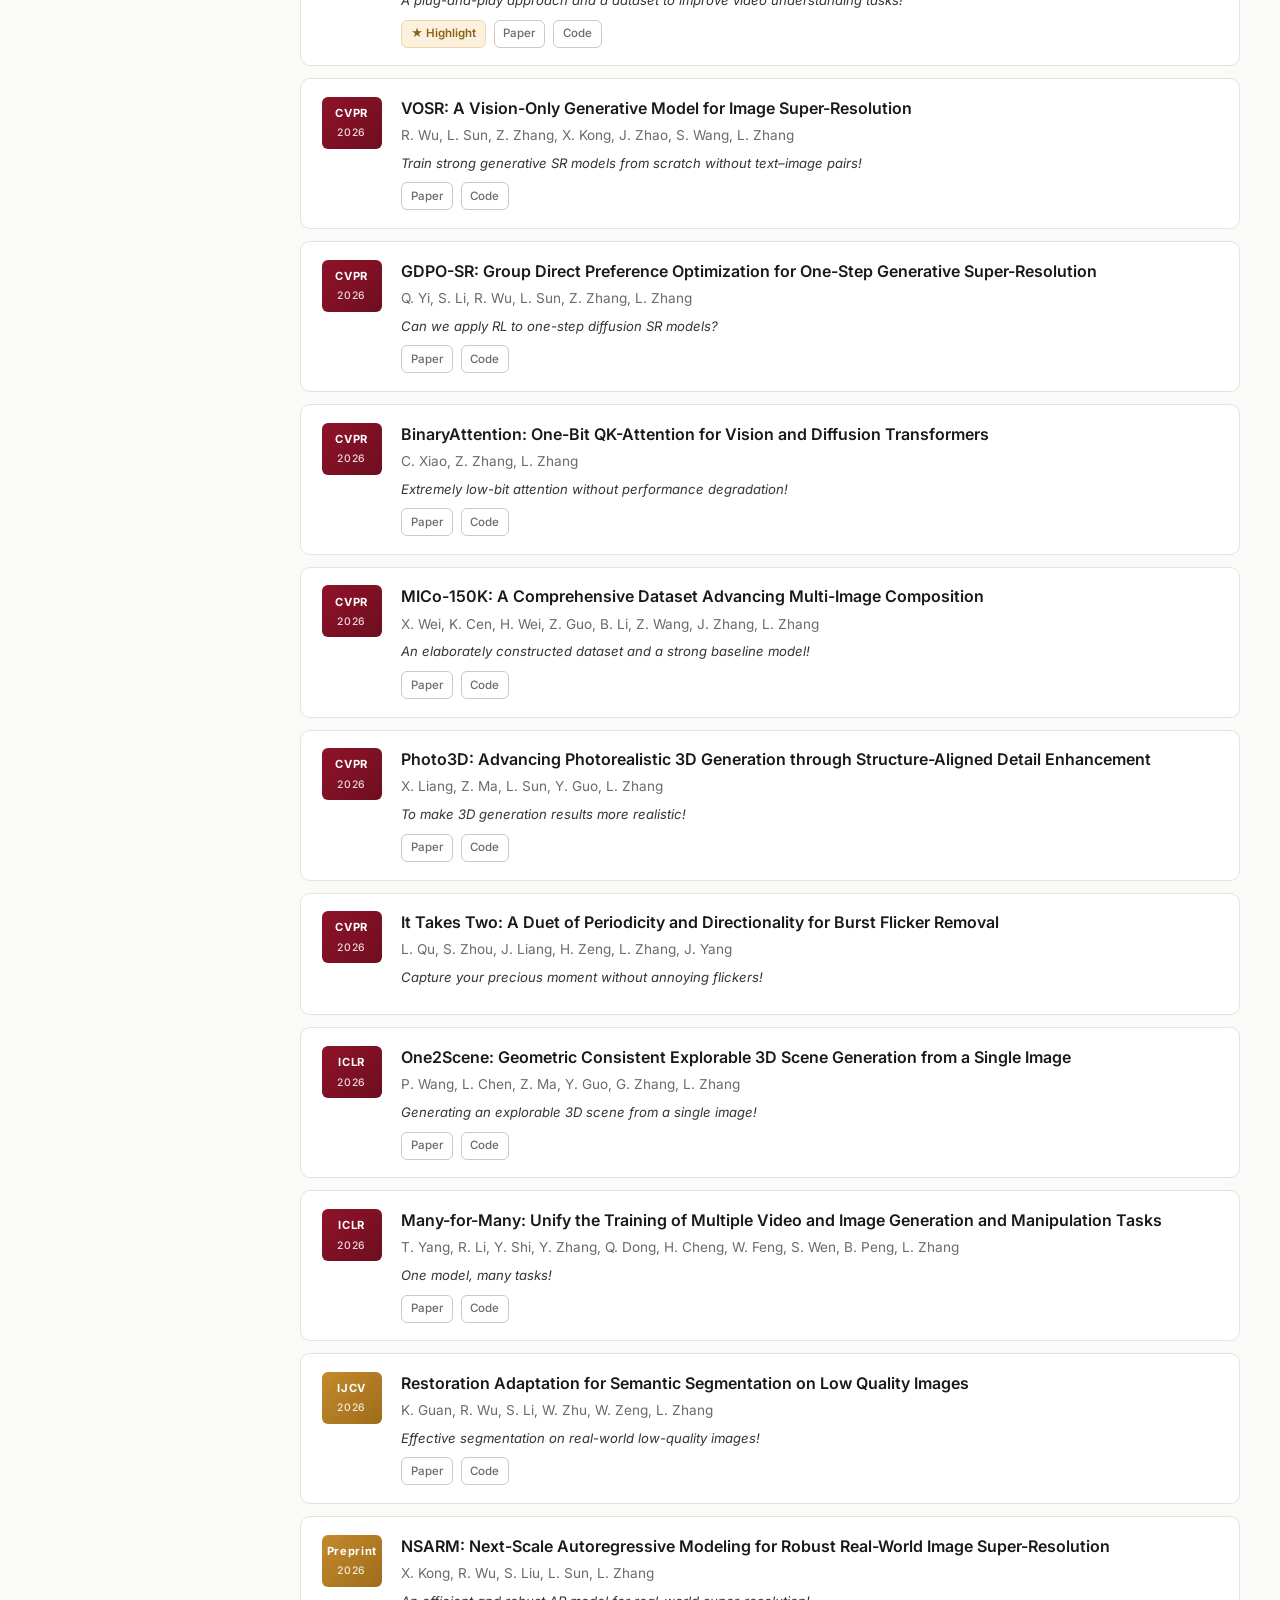
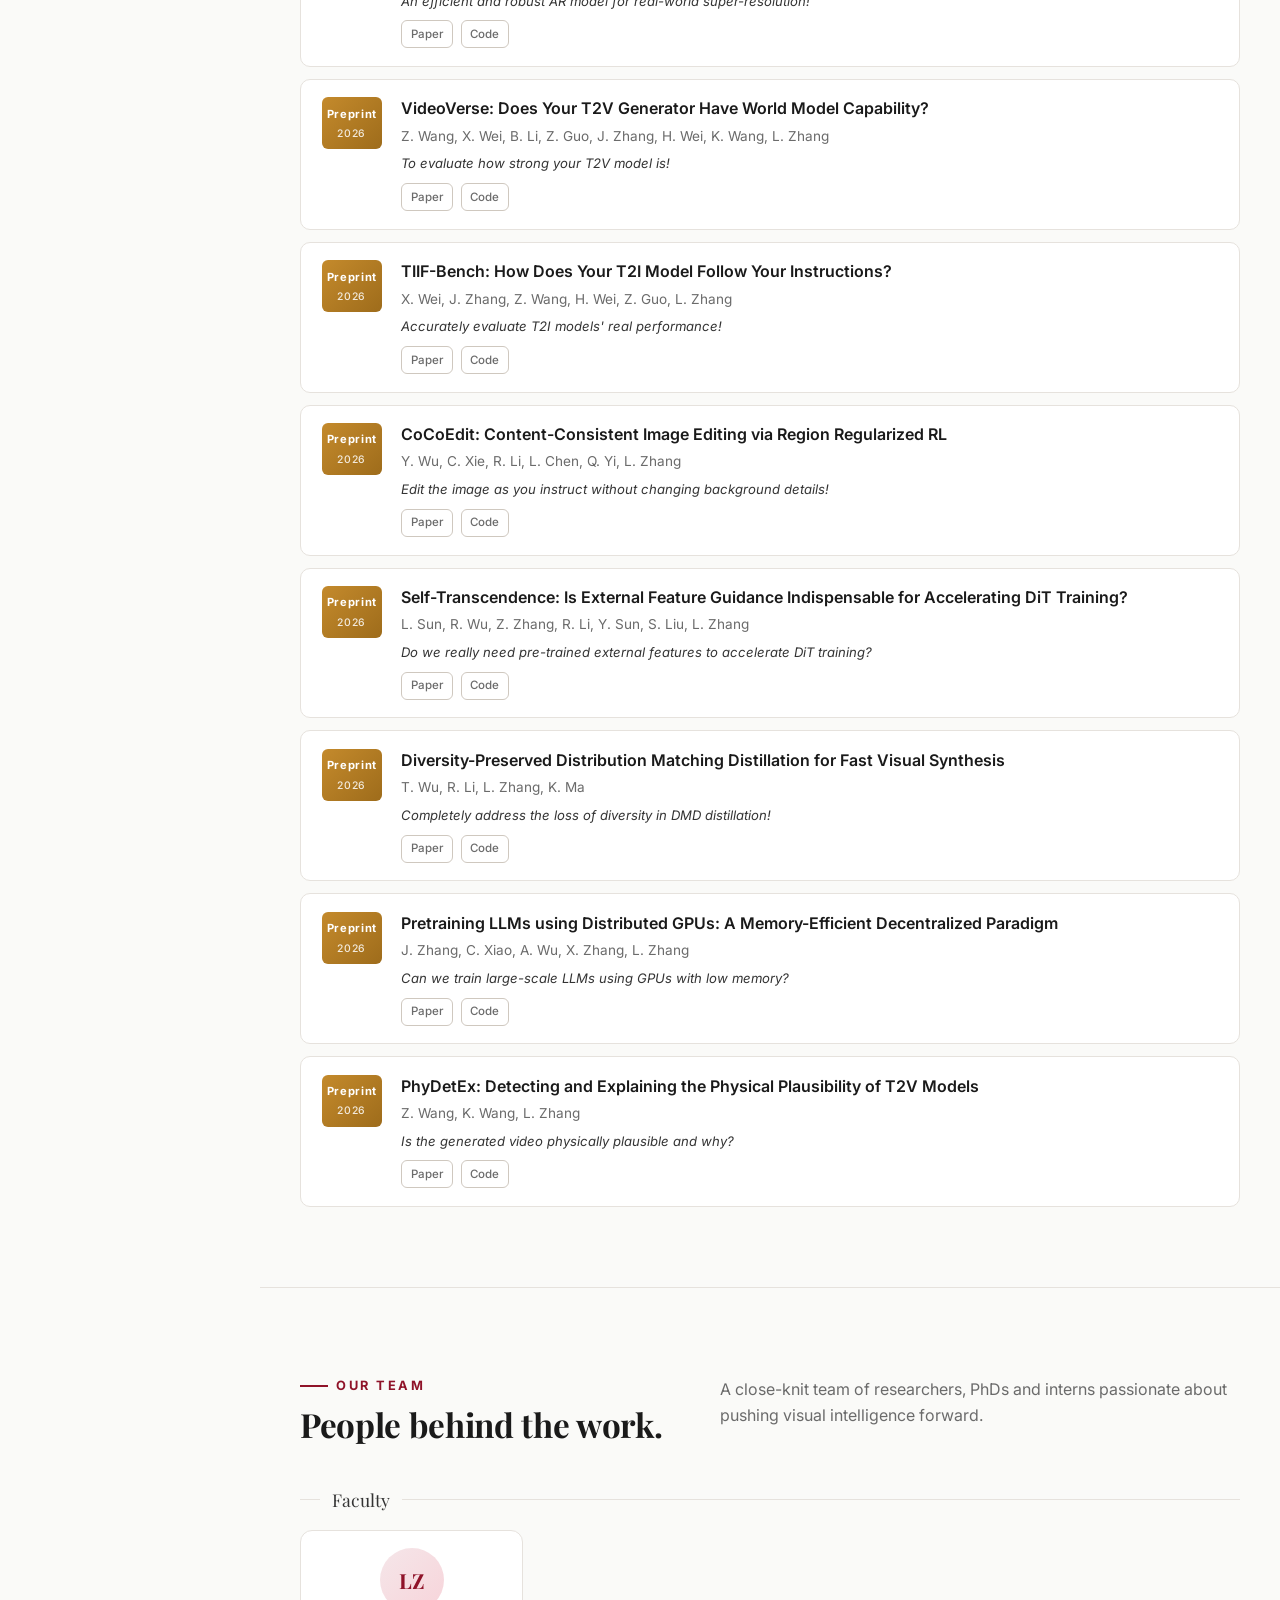
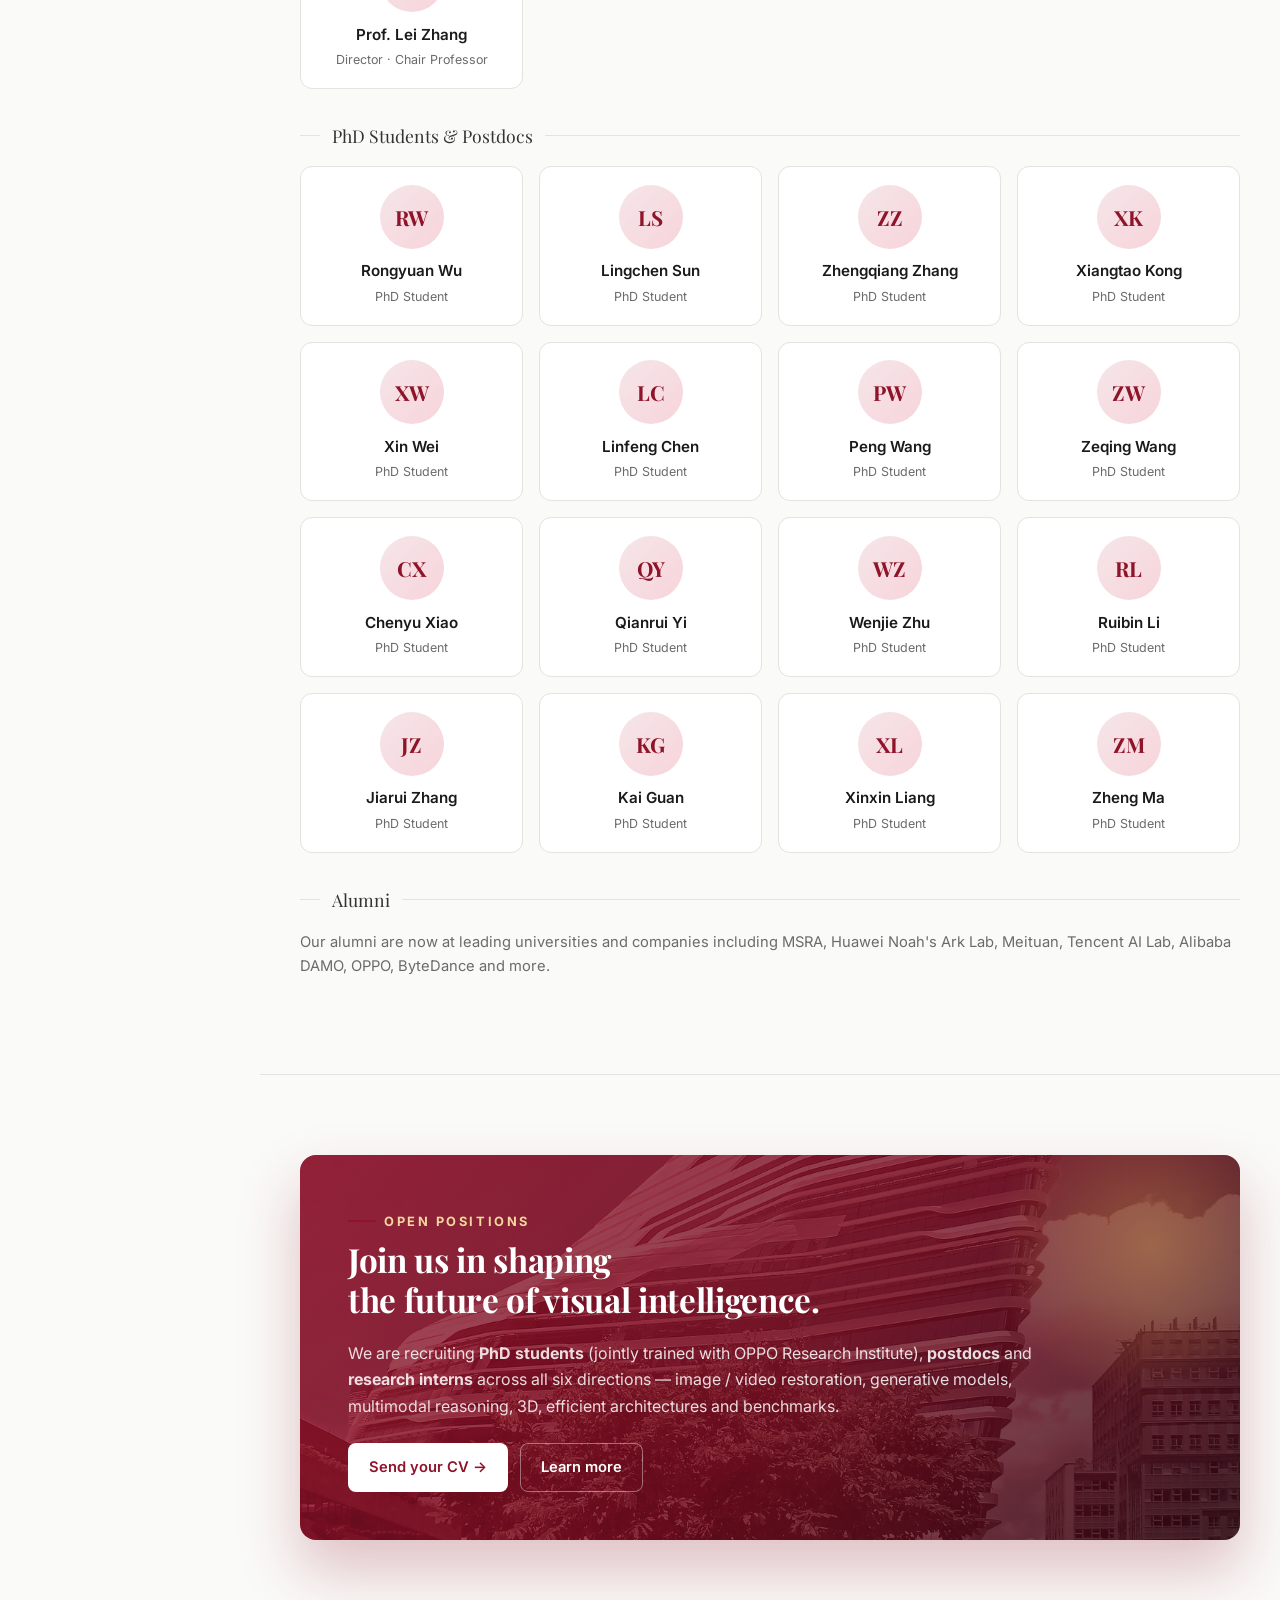
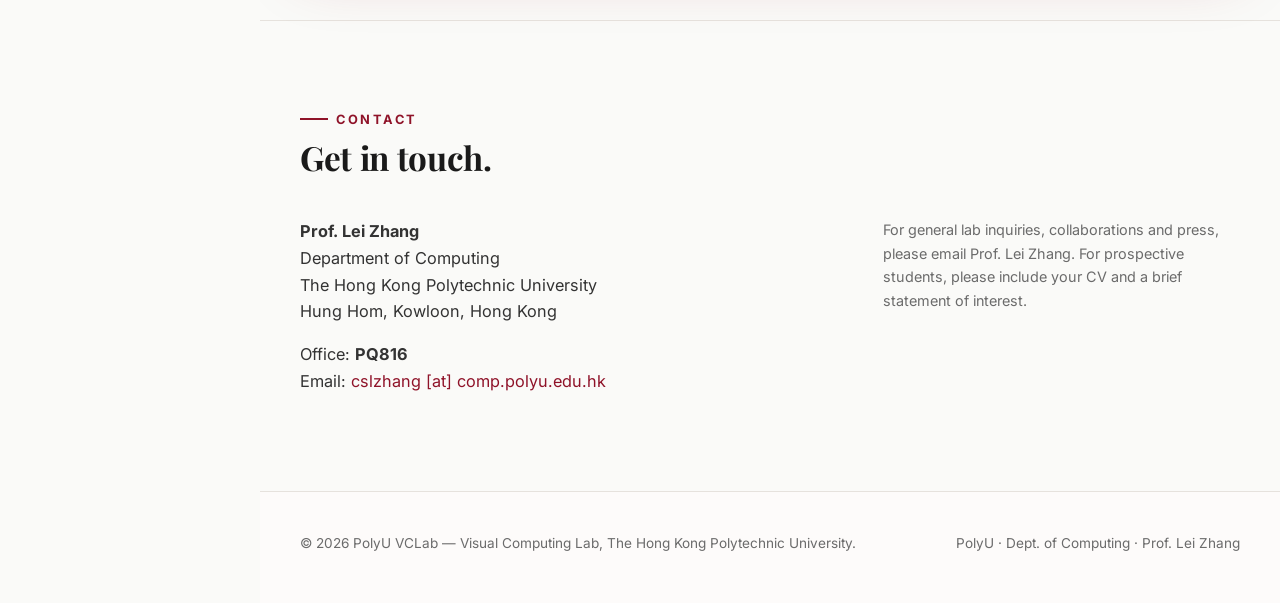
==== commit b49a7912: "Stat cards back with adjectives; Xiaohongshu app-icon mark; force-rotate - Restore the four glass st" ====
--- a/index.html
+++ b/index.html
@@ -155,10 +155,16 @@
               <a class="hero__planet hero__planet--bottom hero__planet--red"
                  href="https://xhslink.com/m/7EbXvH5mcAX" target="_blank" rel="noopener" aria-label="小红书 — HKPU VC Lab">
                 <span class="hero__planet-face">
-                  <svg viewBox="0 0 64 64" aria-hidden="true">
-                    <!-- Simple heart mark -->
-                    <path d="M32 50 C16 38 12 28 18 22 C22 18 28 19 32 25 C36 19 42 18 46 22 C52 28 48 38 32 50 Z" fill="#fff"/>
-                    <text x="32" y="16" text-anchor="middle" font-family="'Inter', sans-serif" font-weight="900" font-size="11" fill="#fff" letter-spacing="-0.4">RED</text>
+                  <!-- Real 小红书 app icon: red squircle + white 小红书 wordmark -->
+                  <svg viewBox="0 0 100 100" aria-hidden="true">
+                    <rect x="0" y="0" width="100" height="100" rx="22" ry="22" fill="#FE2442"/>
+                    <text x="50" y="62"
+                          text-anchor="middle"
+                          font-family="'PingFang SC','Hiragino Sans GB','Microsoft YaHei','Heiti SC','SimHei',sans-serif"
+                          font-weight="900"
+                          font-size="28"
+                          letter-spacing="-1"
+                          fill="#fff">小红书</text>
                   </svg>
                 </span>
                 <span class="hero__planet-label">小红书 · HKPU VC Lab</span>
@@ -177,13 +183,24 @@
           </div>
         </div>
 
-        <!-- ============ Lab values — 4 adjectives ============ -->
-        <div class="hero__values" data-reveal>
-          <span class="values__lead">We are</span>
-          <a href="#research" class="value"><span class="value__dot"></span>Curious</a>
-          <a href="#publications" class="value"><span class="value__dot"></span>Rigorous</a>
-          <a href="#team" class="value"><span class="value__dot"></span>Collaborative</a>
-          <a href="#join" class="value"><span class="value__dot"></span>Open</a>
+        <!-- ============ Hero value cards (adjectives instead of numbers) ============ -->
+        <div class="hero__stats" data-reveal>
+          <a href="#research" class="stat stat--link">
+            <div class="stat__word">Curious</div>
+            <div class="stat__label">Research Directions</div>
+          </a>
+          <a href="#publications" class="stat stat--link">
+            <div class="stat__word">Rigorous</div>
+            <div class="stat__label">Publications</div>
+          </a>
+          <a href="#team" class="stat stat--link">
+            <div class="stat__word">Collaborative</div>
+            <div class="stat__label">Team &amp; Students</div>
+          </a>
+          <a href="#join" class="stat stat--link">
+            <div class="stat__word">Open</div>
+            <div class="stat__label">Join the Lab</div>
+          </a>
         </div>
       </div>
     </section>
--- a/assets/css/style.css
+++ b/assets/css/style.css
@@ -306,28 +306,29 @@
   display: block;
   text-decoration: none;
   z-index: 3;
-  animation: planetRevolve 45s linear infinite;
+  animation: planetRevolve 32s linear infinite !important;
   will-change: transform;
-}
-/* Hard-coded keyframes per breakpoint (avoids var() edge cases in keyframes).
-   Outer rotate sweeps the arm, inner counter-rotate keeps planet upright. */
+  /* Respect reduced motion, but still show static cardinal positions via the delays */
+}
+/* Hard-coded keyframes per breakpoint — outer rotate sweeps the arm,
+   inner counter-rotate keeps planet upright. */
 @keyframes planetRevolve {
-  from { transform: rotate(0deg)   translate(150px) rotate(0deg);   }
-  to   { transform: rotate(360deg) translate(150px) rotate(-360deg); }
+  0%   { transform: rotate(0deg)   translate(150px) rotate(0deg);   }
+  100% { transform: rotate(360deg) translate(150px) rotate(-360deg); }
 }
 @keyframes planetRevolveMd {
-  from { transform: rotate(0deg)   translate(132px) rotate(0deg);   }
-  to   { transform: rotate(360deg) translate(132px) rotate(-360deg); }
+  0%   { transform: rotate(0deg)   translate(132px) rotate(0deg);   }
+  100% { transform: rotate(360deg) translate(132px) rotate(-360deg); }
 }
 @keyframes planetRevolveSm {
-  from { transform: rotate(0deg)   translate(114px) rotate(0deg);   }
-  to   { transform: rotate(360deg) translate(114px) rotate(-360deg); }
-}
-/* 4 planets spaced 90° apart (11.25s = 25% of 45s cycle) */
-.hero__planet--top    { animation-delay: -33.75s; }  /* 75% -> 270° -> top */
-.hero__planet--right  { animation-delay:       0s; } /* 0% -> 0° -> right */
-.hero__planet--bottom { animation-delay:  -11.25s; } /* 25% -> 90° -> bottom */
-.hero__planet--left   { animation-delay:   -22.5s; } /* 50% -> 180° -> left */
+  0%   { transform: rotate(0deg)   translate(114px) rotate(0deg);   }
+  100% { transform: rotate(360deg) translate(114px) rotate(-360deg); }
+}
+/* 4 planets spaced 90° apart (8s = 25% of 32s cycle) */
+.hero__planet--top    { animation-delay: -24s !important; }  /* 270° -> top */
+.hero__planet--right  { animation-delay:   0s !important; }  /* 0°   -> right */
+.hero__planet--bottom { animation-delay:  -8s !important; }  /* 90°  -> bottom */
+.hero__planet--left   { animation-delay: -16s !important; }  /* 180° -> left */
 .hero__planet:hover {
   animation-play-state: paused;
   z-index: 4;
@@ -416,69 +417,74 @@
   z-index: 3;
 }
 
-/* ============ Lab values — 4 adjective pills ============ */
-.hero__values {
-  display: flex;
-  flex-wrap: wrap;
-  align-items: center;
-  gap: .7rem;
-  margin-top: 2.6rem;
-  padding-top: 1.6rem;
-  border-top: 1px solid rgba(143,19,41,.12);
-}
-.values__lead {
+/* ============ Hero stat cards (adjective form, glass pills) ============ */
+.hero__stats {
+  display: grid;
+  grid-template-columns: repeat(4, 1fr);
+  gap: 1rem;
+  margin-top: 3rem;
+  position: relative;
+}
+.stat {
+  position: relative;
+  display: block;
+  background: rgba(255,255,255,.85);
+  border: 1px solid rgba(143,19,41,.14);
+  border-radius: var(--radius);
+  padding: 1.25rem 1.3rem 1.2rem;
+  backdrop-filter: blur(10px); -webkit-backdrop-filter: blur(10px);
+  box-shadow: 0 10px 24px rgba(143,19,41,.08), 0 2px 6px rgba(143,19,41,.05);
+  text-decoration: none;
+  color: inherit;
+  overflow: hidden;
+  transition: transform .3s cubic-bezier(.2,.8,.2,1), box-shadow .3s ease, border-color .3s ease;
+}
+.stat::before {
+  content: "";
+  position: absolute; top: 0; left: 0; right: 0; height: 2px;
+  background: linear-gradient(90deg, var(--polyu-red), var(--gold));
+  transform: scaleX(0); transform-origin: left;
+  transition: transform .35s ease;
+}
+.stat::after {
+  content: "";
+  position: absolute; bottom: -40px; right: -40px;
+  width: 130px; height: 130px; border-radius: 50%;
+  background: radial-gradient(circle, rgba(212,162,76,.22), transparent 70%);
+  opacity: 0; transition: opacity .3s ease;
+}
+.stat:hover { transform: translateY(-3px); box-shadow: 0 18px 38px rgba(143,19,41,.16); border-color: rgba(143,19,41,.28); }
+.stat:hover::before { transform: scaleX(1); }
+.stat:hover::after  { opacity: 1; }
+
+.stat__word {
   font-family: var(--font-serif);
-  font-style: italic;
-  font-size: 1rem;
+  font-size: 1.85rem;
+  font-weight: 700;
+  line-height: 1.08;
+  background: linear-gradient(135deg, var(--polyu-red) 0%, var(--polyu-red-dark) 70%);
+  -webkit-background-clip: text; background-clip: text;
+  -webkit-text-fill-color: transparent;
+  margin-bottom: .6rem;
+  letter-spacing: -0.005em;
+}
+.stat__label {
+  font-size: .75rem;
   color: var(--muted);
-  margin-right: .3rem;
-  letter-spacing: .01em;
-}
-.value {
-  display: inline-flex;
-  align-items: center;
-  gap: .55rem;
-  padding: .55rem 1.15rem .55rem .9rem;
-  background: rgba(255,255,255,.9);
-  border: 1px solid rgba(143,19,41,.16);
-  border-radius: 999px;
-  font-family: var(--font-serif);
-  font-size: 1.05rem;
-  font-weight: 700;
-  letter-spacing: .005em;
+  text-transform: uppercase;
+  letter-spacing: .14em;
+  font-weight: 600;
+}
+.stat--link::after { /* subtle corner arrow hint */ }
+.stat--link .stat__label::after {
+  content: "↗";
+  display: inline-block;
+  margin-left: .3rem;
   color: var(--polyu-red);
-  text-decoration: none;
-  backdrop-filter: blur(8px);
-  box-shadow: 0 4px 14px rgba(143,19,41,.08);
-  transition: transform .3s cubic-bezier(.2,.8,.2,1), box-shadow .3s ease,
-              background .3s ease, color .3s ease, border-color .3s ease;
-}
-.value__dot {
-  width: 9px; height: 9px;
-  border-radius: 50%;
-  background: var(--gold);
-  box-shadow: 0 0 0 0 rgba(212,162,76,.55);
-  animation: valuePulse 2.6s ease-out infinite;
-  flex-shrink: 0;
-}
-.value:nth-child(2) .value__dot { animation-delay: 0s; }
-.value:nth-child(3) .value__dot { animation-delay: .6s; background: var(--polyu-red-soft); box-shadow: 0 0 0 0 rgba(200,25,61,.55);}
-.value:nth-child(4) .value__dot { animation-delay: 1.2s; background: var(--gold); }
-.value:nth-child(5) .value__dot { animation-delay: 1.8s; background: var(--polyu-red); box-shadow: 0 0 0 0 rgba(143,19,41,.5);}
-
-@keyframes valuePulse {
-  0%, 100% { box-shadow: 0 0 0 0 rgba(212,162,76,.55); }
-  55%      { box-shadow: 0 0 0 7px rgba(212,162,76,0); }
-}
-
-.value:hover {
-  transform: translateY(-2px);
-  background: var(--polyu-red);
-  color: #fff;
-  border-color: var(--polyu-red);
-  box-shadow: 0 14px 30px rgba(143,19,41,.28);
-}
-.value:hover .value__dot { background: #fff; box-shadow: 0 0 0 0 rgba(255,255,255,0); }
+  opacity: .55;
+  transition: transform .25s cubic-bezier(.2,.8,.2,1), opacity .25s ease;
+}
+.stat--link:hover .stat__label::after { opacity: 1; transform: translate(2px, -2px); }
 
 /* ============ (legacy) Hero Highlights cards — kept for backwards compat ============ */
 .hero__highlights {
@@ -881,9 +887,9 @@
   .hero__logo-orbit { width: 260px; height: 260px; }
   .hero__logo-orbit--2 { width: 340px; height: 340px; }
   .hero__logo-glow { width: 320px; height: 320px; }
-  .hero__planet { width: 62px; height: 62px; margin: -31px 0 0 -31px; animation-name: planetRevolveMd; }
+  .hero__planet { width: 62px; height: 62px; margin: -31px 0 0 -31px; animation-name: planetRevolveMd !important; }
   .hero__chip-hint { margin-top: -195px; }
-  .hero__values { justify-content: flex-start; }
+  .hero__stats { grid-template-columns: repeat(2, 1fr); }
   .hero__highlights { grid-template-columns: repeat(2, 1fr); }
   .hero__highlights .hl--rotator { grid-column: span 2; }
   .collections-grid { grid-template-columns: repeat(2, 1fr); }
@@ -906,11 +912,12 @@
   .hero__logo-orbit { width: 220px; height: 220px; }
   .hero__logo-orbit--2 { width: 290px; height: 290px; }
   .hero__logo-glow { width: 270px; height: 270px; }
-  .hero__planet { width: 52px; height: 52px; margin: -26px 0 0 -26px; animation-name: planetRevolveSm; }
+  .hero__planet { width: 52px; height: 52px; margin: -26px 0 0 -26px; animation-name: planetRevolveSm !important; }
   .hero__planet-label { font-size: .62rem; padding: .22rem .55rem; }
   .hero__chip-hint { display: none; }
-  .values__lead { font-size: .9rem; }
-  .value { font-size: .95rem; padding: .5rem 1rem .5rem .8rem; }
+  .hero__stats { grid-template-columns: repeat(2, 1fr); gap: .75rem; }
+  .stat { padding: 1rem 1.1rem; }
+  .stat__word { font-size: 1.45rem; }
   .campus-band { padding: 3.5rem 0 !important; }
   .campus-band__meta { gap: 1rem; }
   .campus-band__meta span { font-size: 1.1rem; }
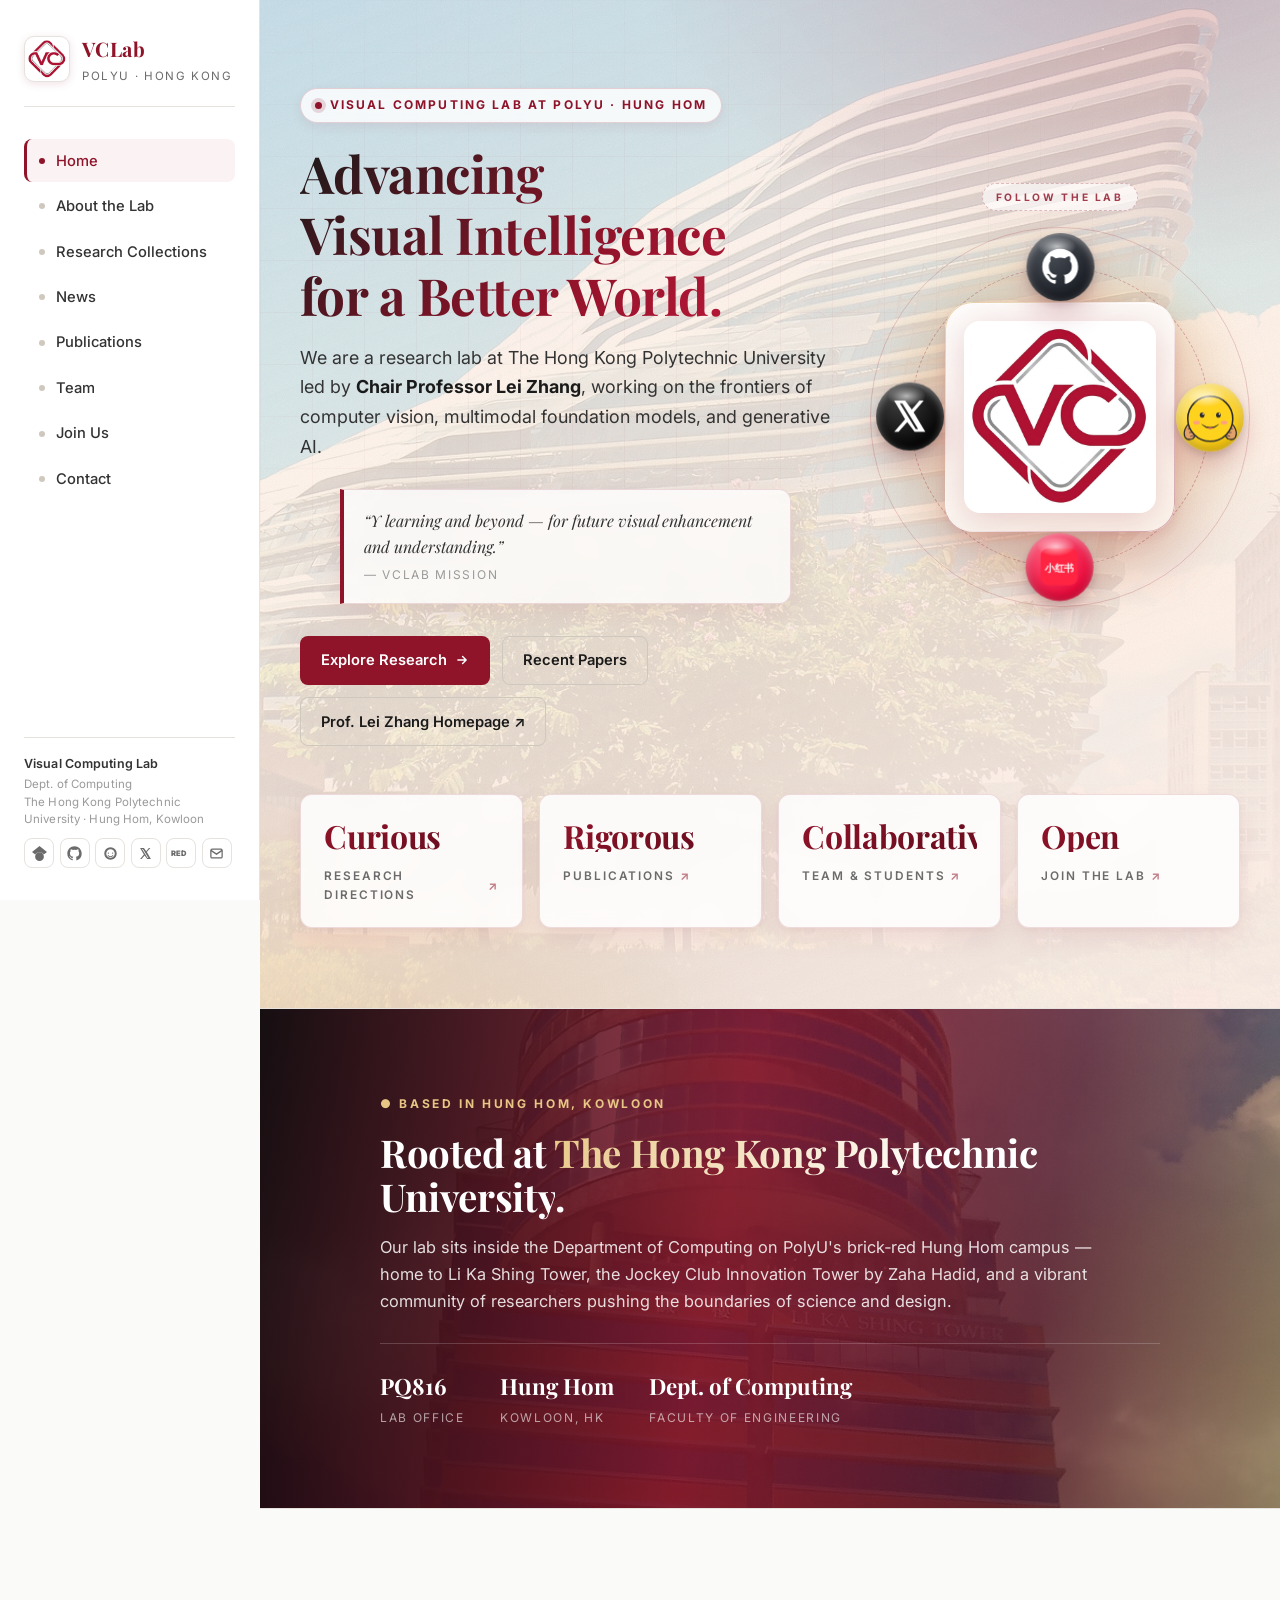
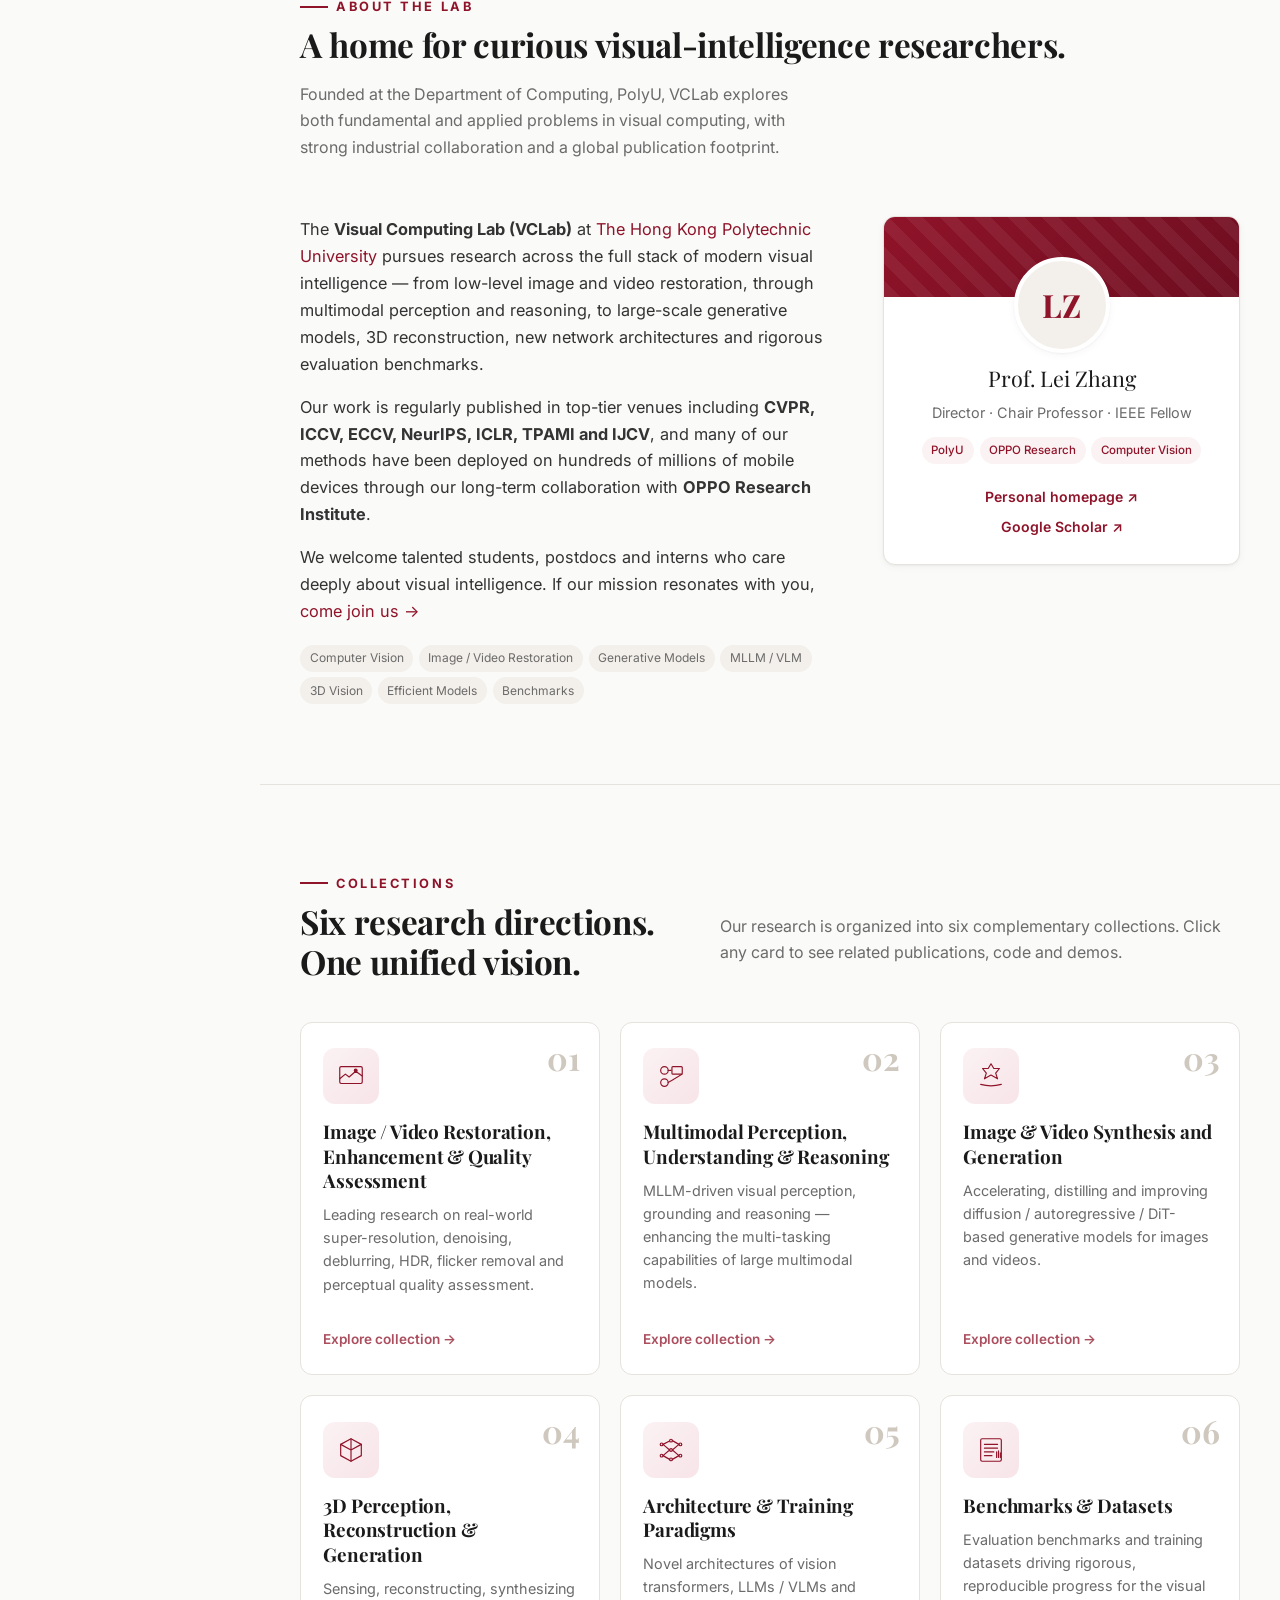
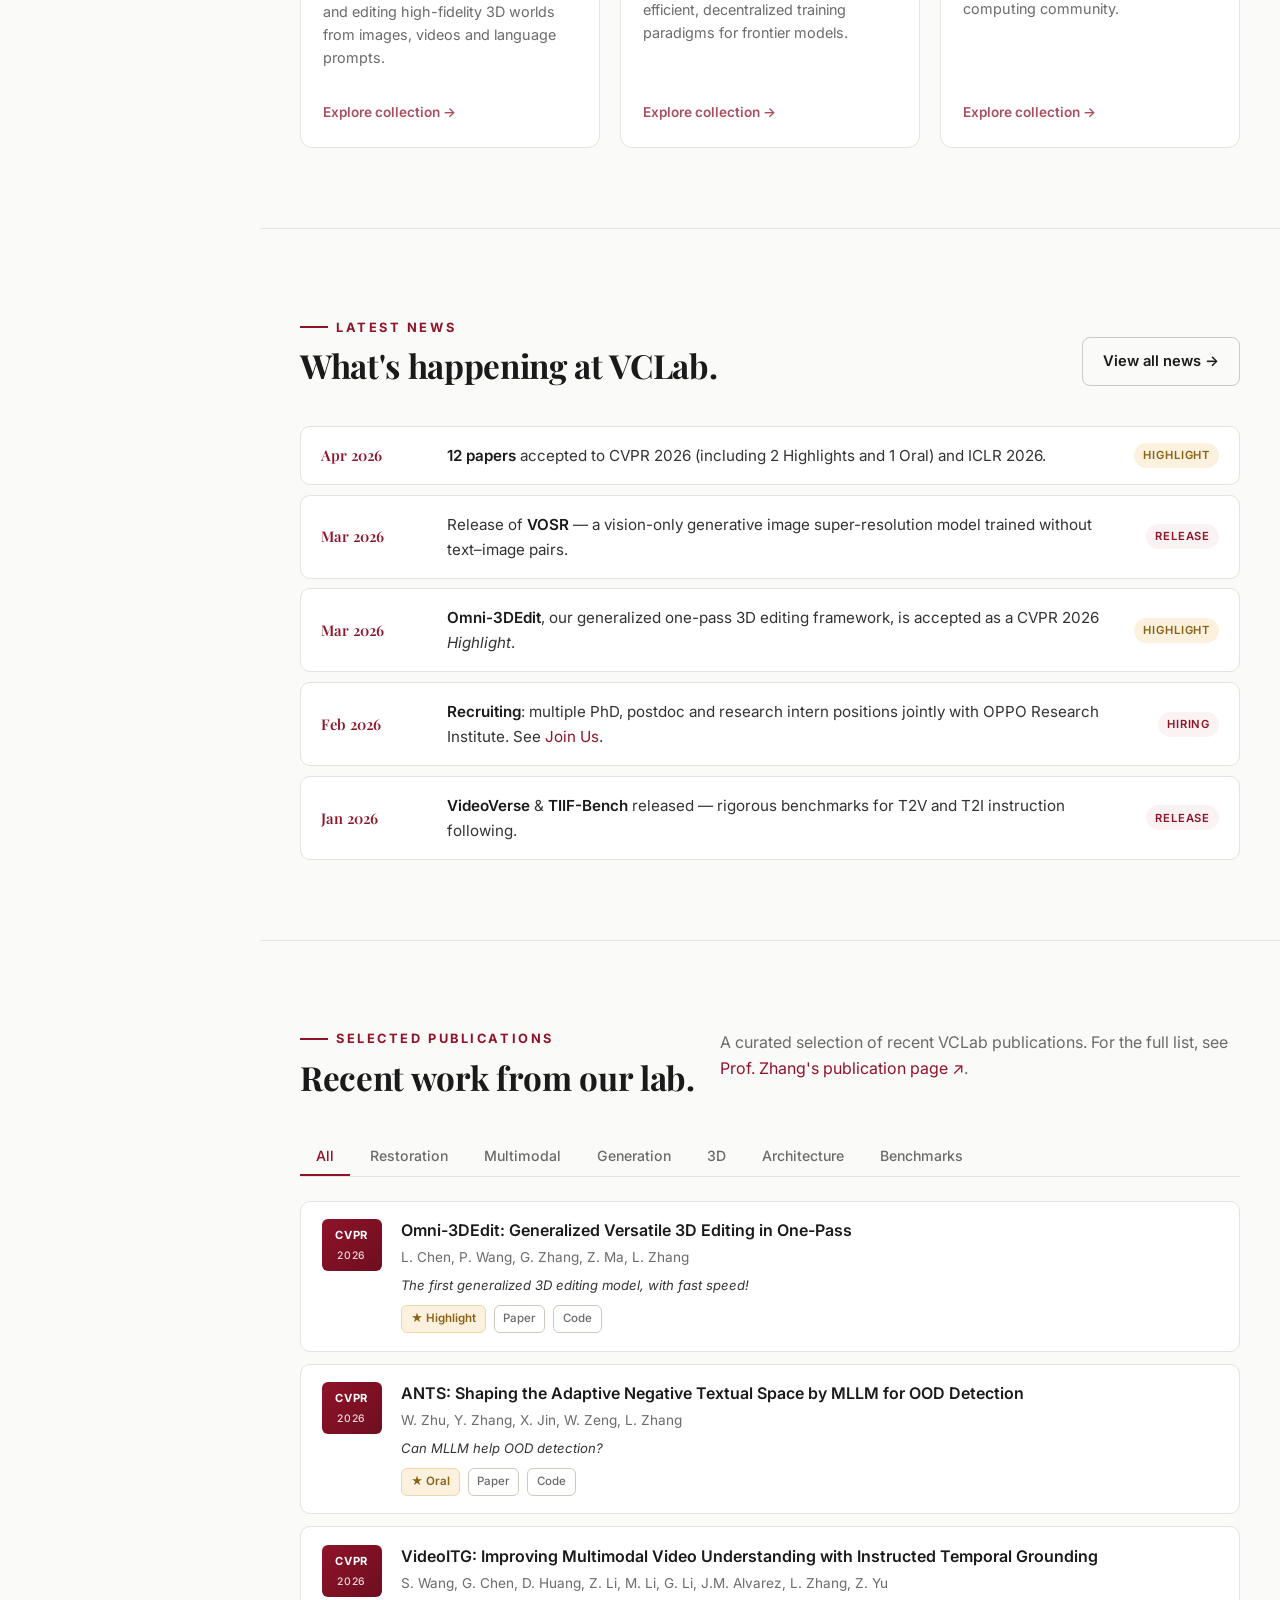
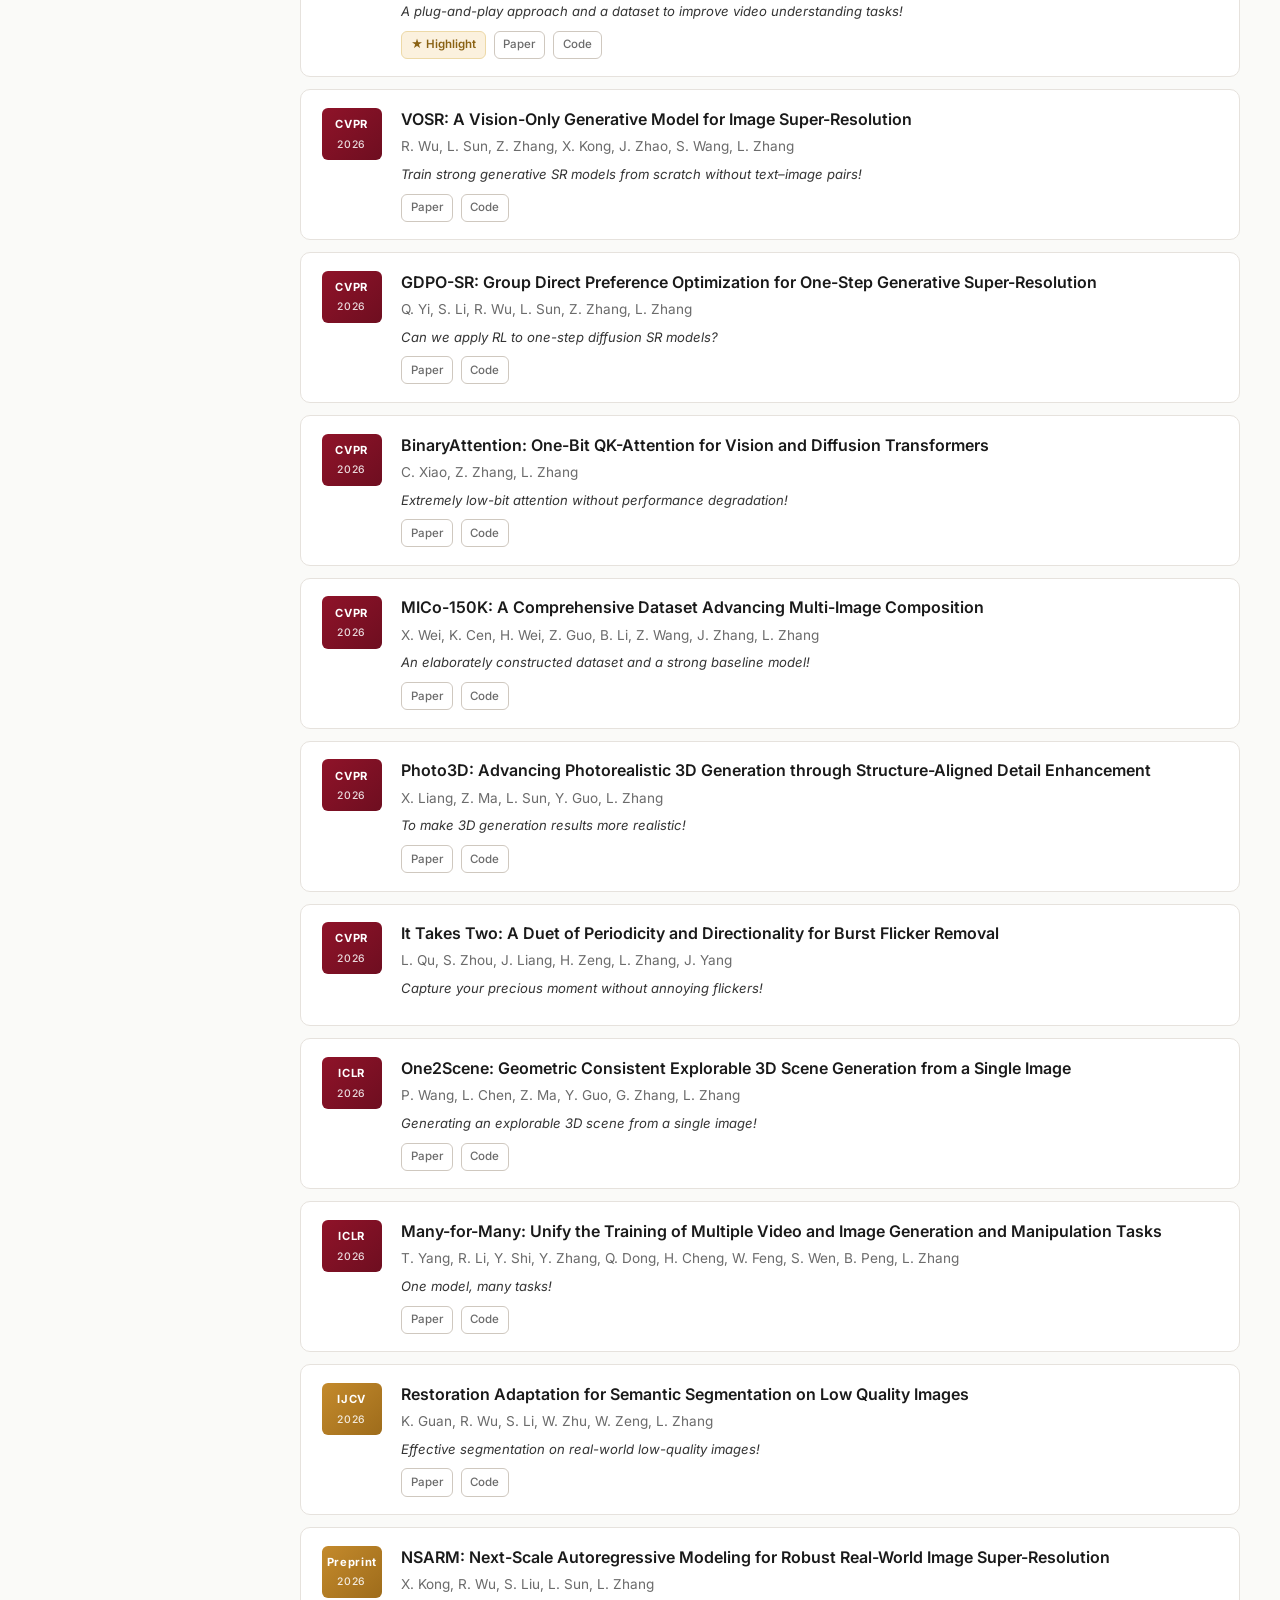
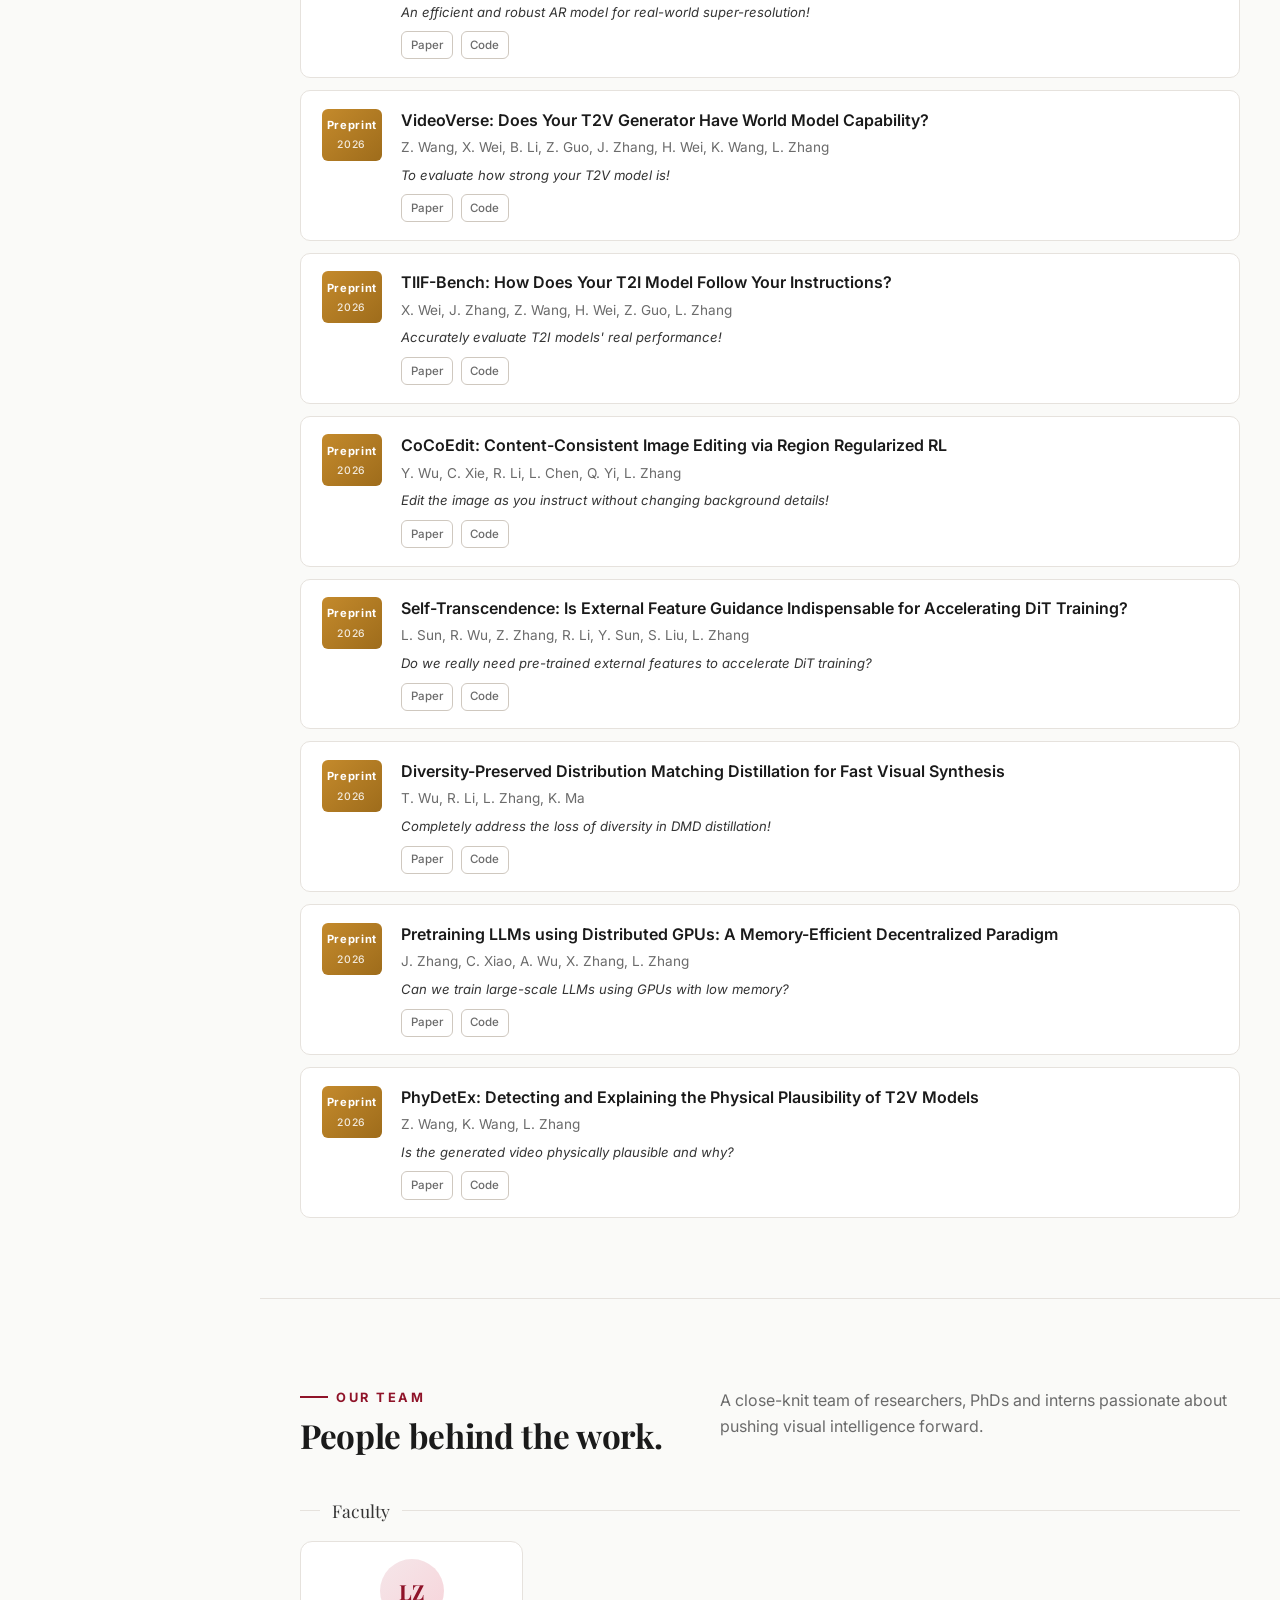
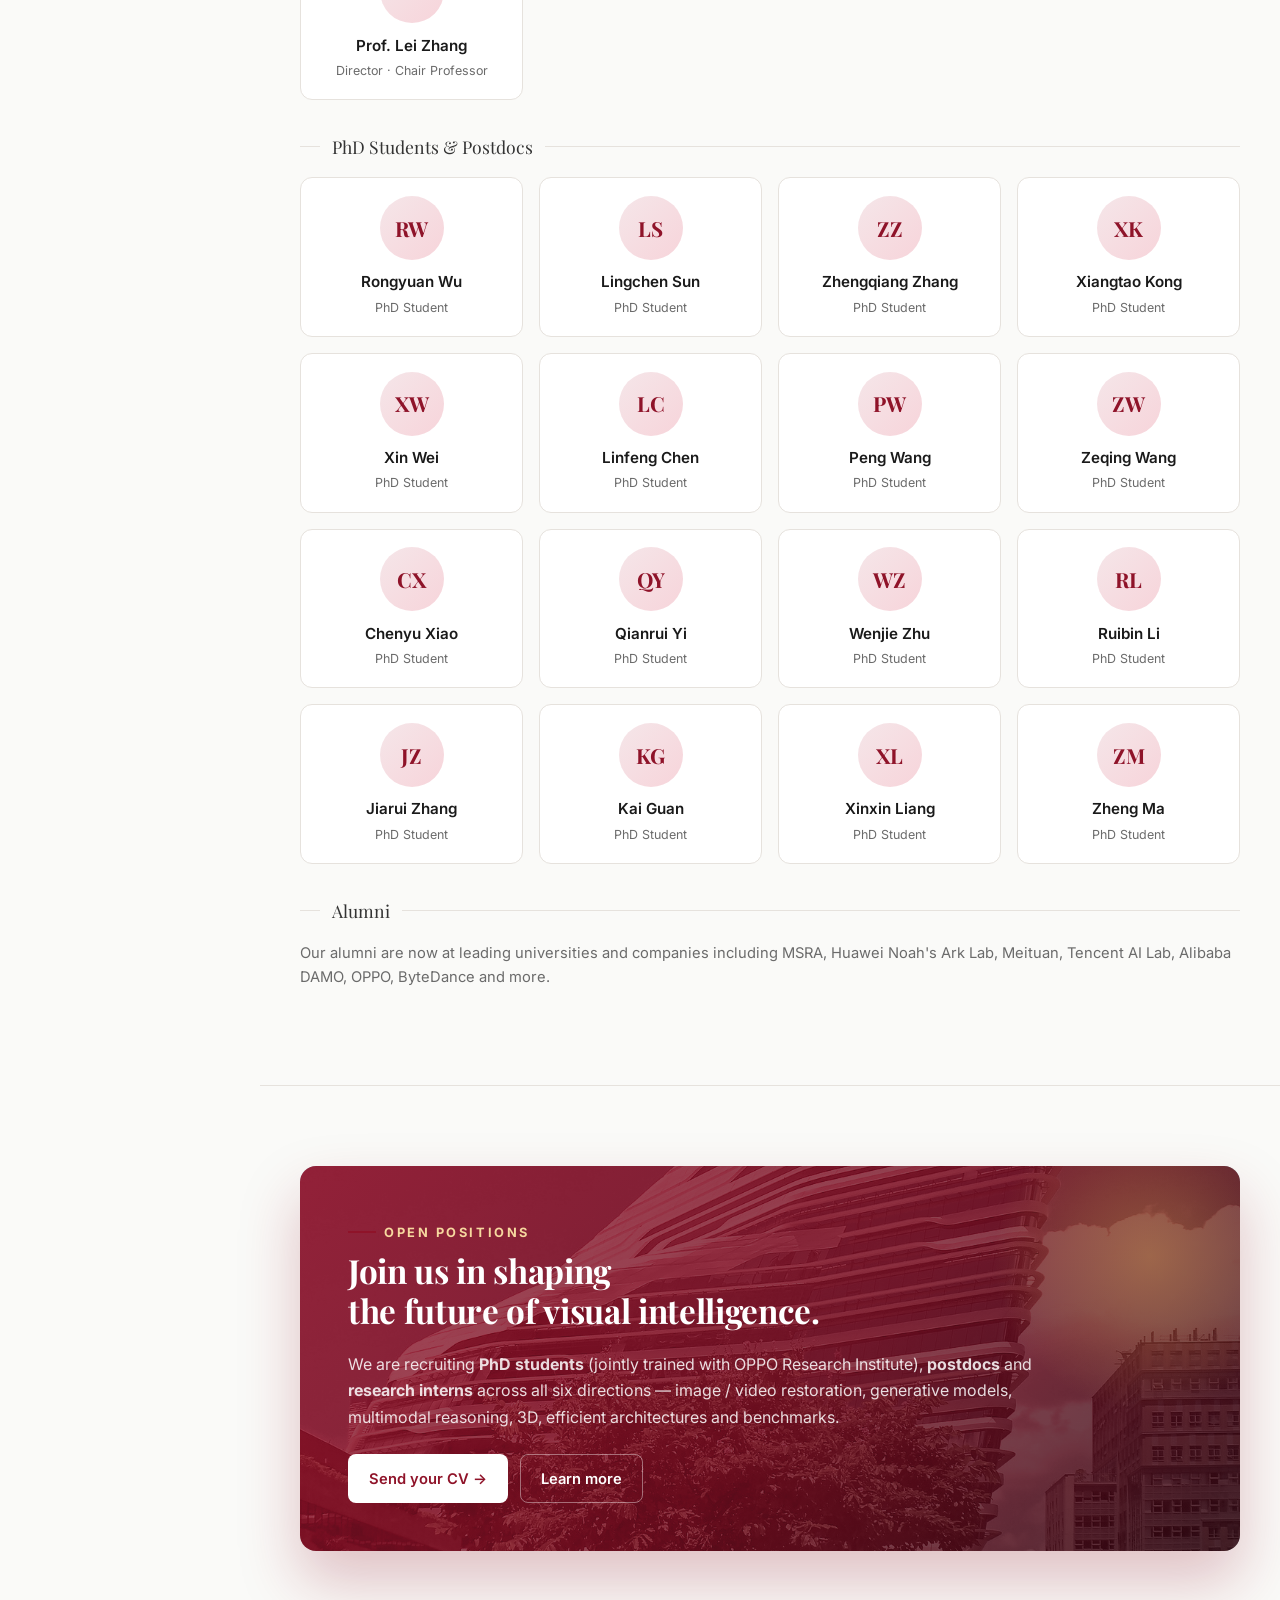
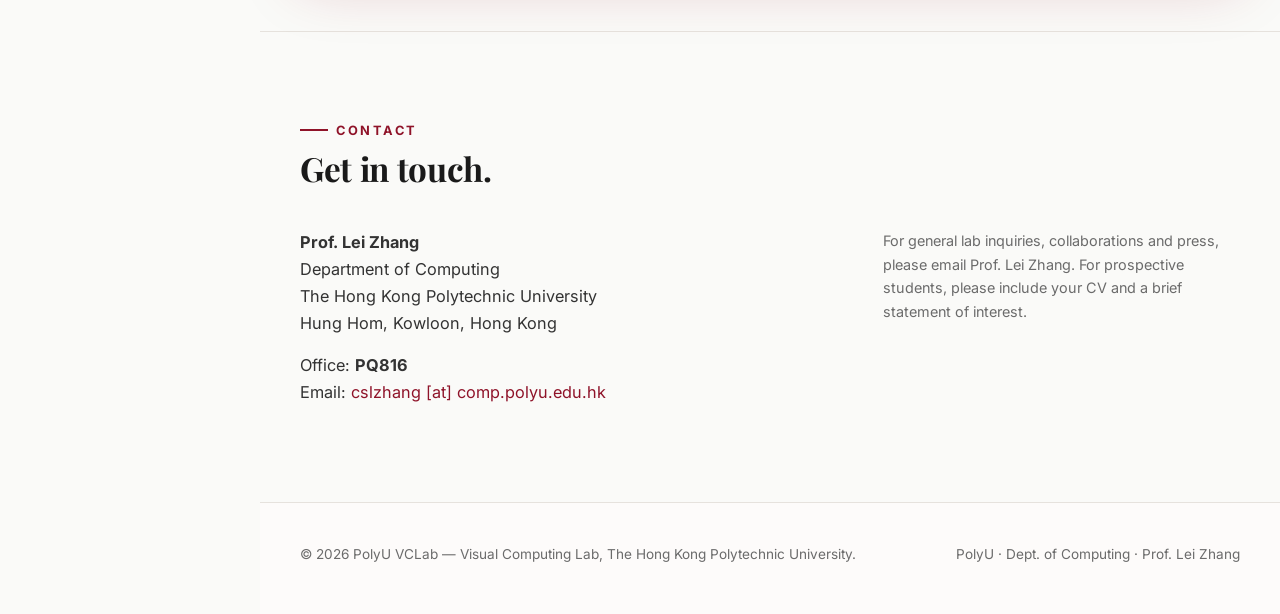
==== commit bf2cde12: "Bust browser cache + beef up stat cards with more breathing room - Add ?v=2026041801 version tokens " ====
--- a/index.html
+++ b/index.html
@@ -9,7 +9,7 @@
 <link rel="preconnect" href="https://fonts.googleapis.com" />
 <link rel="preconnect" href="https://fonts.gstatic.com" crossorigin />
 <link href="https://fonts.googleapis.com/css2?family=Inter:wght@400;500;600;700&family=Playfair+Display:wght@600;700&display=swap" rel="stylesheet" />
-<link rel="stylesheet" href="assets/css/style.css" />
+<link rel="stylesheet" href="assets/css/style.css?v=2026041801" />
 </head>
 <body>
 
@@ -541,7 +541,7 @@
   </main>
 </div>
 
-<script src="assets/js/pubs.js"></script>
-<script src="assets/js/main.js"></script>
+<script src="assets/js/pubs.js?v=2026041801"></script>
+<script src="assets/js/main.js?v=2026041801"></script>
 </body>
 </html>
--- a/assets/css/style.css
+++ b/assets/css/style.css
@@ -419,19 +419,19 @@
 
 /* ============ Hero stat cards (adjective form, glass pills) ============ */
 .hero__stats {
-  display: grid;
-  grid-template-columns: repeat(4, 1fr);
-  gap: 1rem;
-  margin-top: 3rem;
+  display: grid !important;
+  grid-template-columns: repeat(4, 1fr) !important;
+  gap: 1rem !important;
+  margin-top: 3rem !important;
   position: relative;
 }
-.stat {
+.hero__stats .stat {
   position: relative;
   display: block;
   background: rgba(255,255,255,.85);
   border: 1px solid rgba(143,19,41,.14);
   border-radius: var(--radius);
-  padding: 1.25rem 1.3rem 1.2rem;
+  padding: 1.45rem 1.45rem 1.3rem;
   backdrop-filter: blur(10px); -webkit-backdrop-filter: blur(10px);
   box-shadow: 0 10px 24px rgba(143,19,41,.08), 0 2px 6px rgba(143,19,41,.05);
   text-decoration: none;
@@ -439,52 +439,64 @@
   overflow: hidden;
   transition: transform .3s cubic-bezier(.2,.8,.2,1), box-shadow .3s ease, border-color .3s ease;
 }
-.stat::before {
+.hero__stats .stat::before {
   content: "";
   position: absolute; top: 0; left: 0; right: 0; height: 2px;
   background: linear-gradient(90deg, var(--polyu-red), var(--gold));
   transform: scaleX(0); transform-origin: left;
   transition: transform .35s ease;
 }
-.stat::after {
+.hero__stats .stat::after {
   content: "";
-  position: absolute; bottom: -40px; right: -40px;
-  width: 130px; height: 130px; border-radius: 50%;
+  position: absolute; bottom: -50px; right: -50px;
+  width: 160px; height: 160px; border-radius: 50%;
   background: radial-gradient(circle, rgba(212,162,76,.22), transparent 70%);
   opacity: 0; transition: opacity .3s ease;
-}
-.stat:hover { transform: translateY(-3px); box-shadow: 0 18px 38px rgba(143,19,41,.16); border-color: rgba(143,19,41,.28); }
-.stat:hover::before { transform: scaleX(1); }
-.stat:hover::after  { opacity: 1; }
-
-.stat__word {
+  pointer-events: none;
+}
+.hero__stats .stat:hover {
+  transform: translateY(-3px);
+  box-shadow: 0 18px 38px rgba(143,19,41,.16);
+  border-color: rgba(143,19,41,.28);
+}
+.hero__stats .stat:hover::before { transform: scaleX(1); }
+.hero__stats .stat:hover::after  { opacity: 1; }
+
+.hero__stats .stat__word {
   font-family: var(--font-serif);
-  font-size: 1.85rem;
+  font-size: 2rem;
   font-weight: 700;
-  line-height: 1.08;
+  line-height: 1.05;
   background: linear-gradient(135deg, var(--polyu-red) 0%, var(--polyu-red-dark) 70%);
-  -webkit-background-clip: text; background-clip: text;
+  -webkit-background-clip: text;
+  background-clip: text;
   -webkit-text-fill-color: transparent;
-  margin-bottom: .6rem;
-  letter-spacing: -0.005em;
-}
-.stat__label {
-  font-size: .75rem;
+  color: var(--polyu-red); /* fallback when background-clip unsupported */
+  margin: 0 0 .55rem;
+  letter-spacing: -0.01em;
+}
+.hero__stats .stat__label {
+  font-size: .74rem;
   color: var(--muted);
   text-transform: uppercase;
-  letter-spacing: .14em;
+  letter-spacing: .16em;
   font-weight: 600;
-}
-.stat--link::after { /* subtle corner arrow hint */ }
-.stat--link .stat__label::after {
+  margin: 0;
+  display: inline-flex;
+  align-items: center;
+  gap: .3rem;
+}
+.hero__stats .stat__label::after {
   content: "↗";
-  display: inline-block;
-  margin-left: .3rem;
   color: var(--polyu-red);
   opacity: .55;
+  font-weight: 700;
   transition: transform .25s cubic-bezier(.2,.8,.2,1), opacity .25s ease;
 }
-.stat--link:hover .stat__label::after { opacity: 1; transform: translate(2px, -2px); }
+.hero__stats .stat:hover .stat__label::after {
+  opacity: 1;
+  transform: translate(2px, -2px);
+}
 
 /* ============ (legacy) Hero Highlights cards — kept for backwards compat ============ */
 .hero__highlights {
